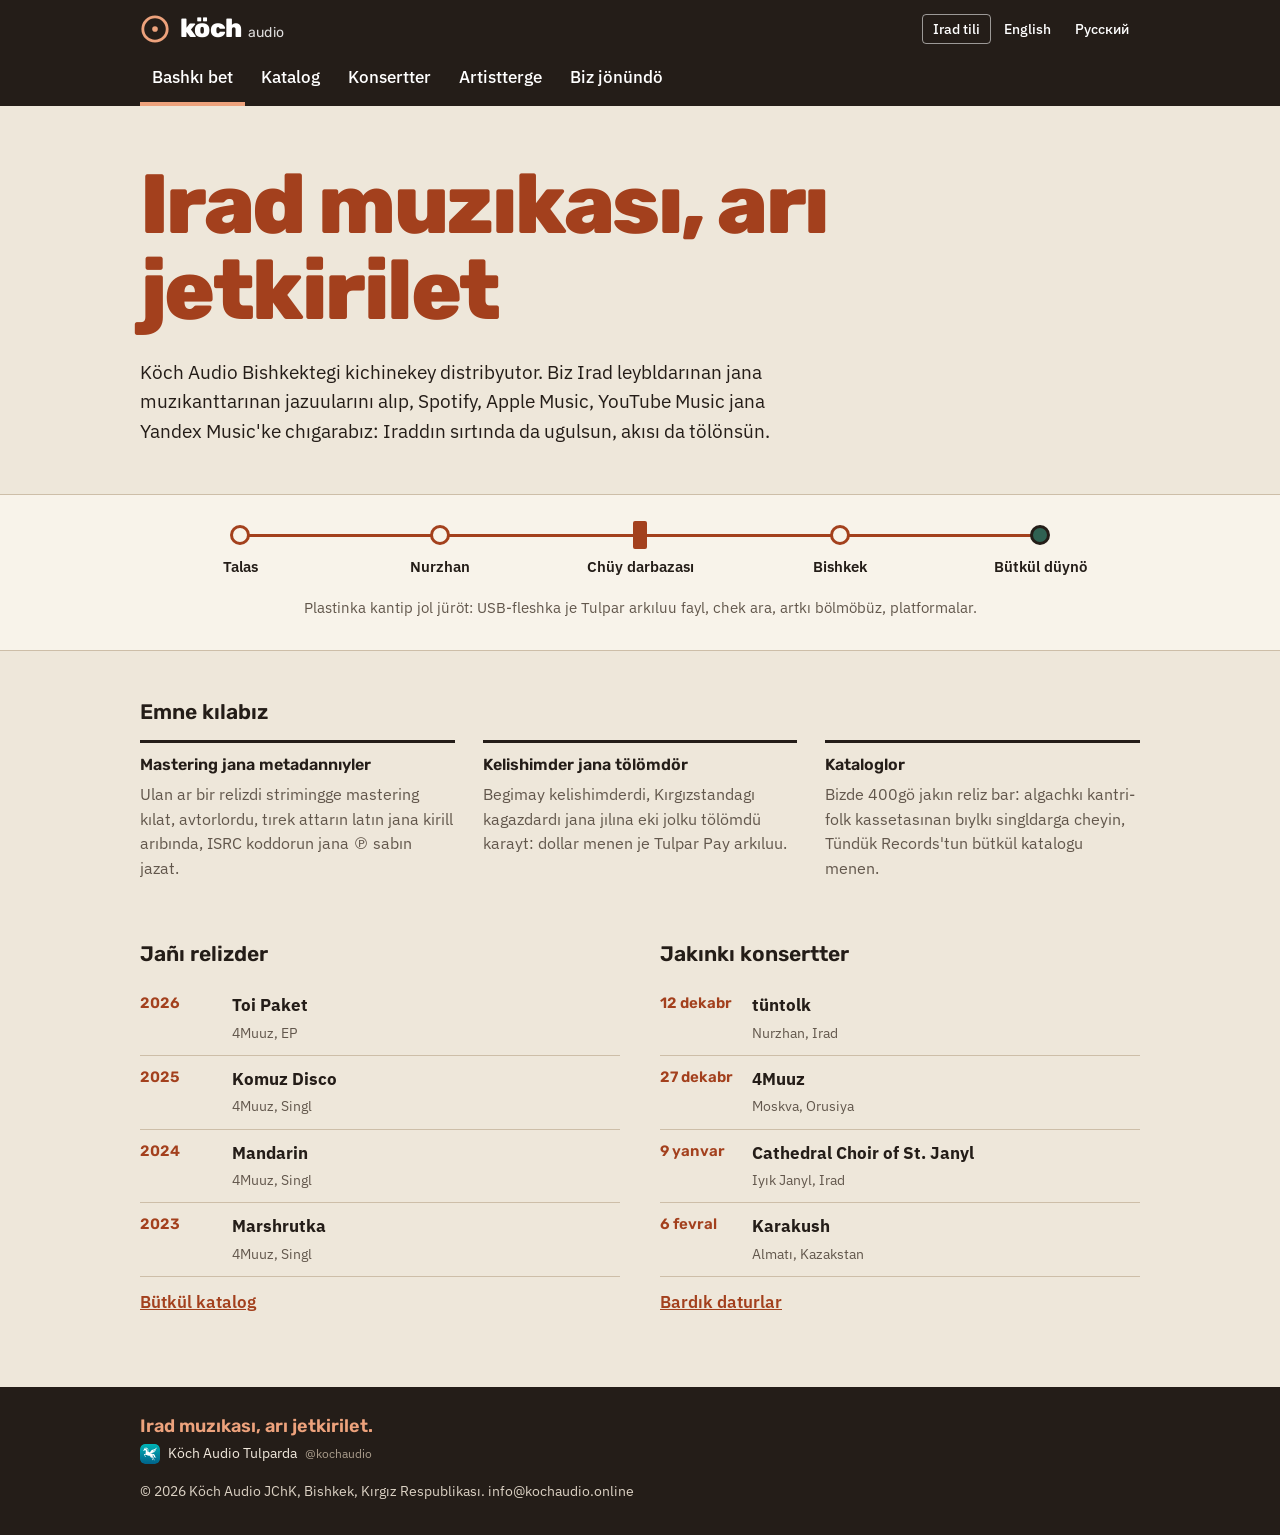
==== index.html @ 51825fd4 "Catalogue: 4Muuz releases" ====
<!doctype html>
<html lang="ky">
<head>
  <meta charset="utf-8">
  <meta name="viewport" content="width=device-width, initial-scale=1">
  <title>Köch Audio | Iradi music, carried across</title>
  <meta name="description" content="Köch Audio is a Bishkek distributor that puts Iradi music on Spotify, Apple Music, YouTube Music and Yandex Music. Catalogue, concert dates and how to send us your record.">
  <link rel="canonical" href="https://kochaudio.online/">
  <meta property="og:type" content="website">
  <meta property="og:url" content="https://kochaudio.online/">
  <meta property="og:title" content="Köch Audio | Iradi music, carried across">
  <meta property="og:description" content="Bishkek distributor of Iradi music: catalogue, concert dates abroad and at home, and how to send us your master.">
  <link rel="icon" href="data:image/svg+xml,<svg xmlns=%22http://www.w3.org/2000/svg%22 viewBox=%220 0 32 32%22><rect width=%2232%22 height=%2232%22 rx=%226%22 fill=%22%23241D18%22/><circle cx=%2216%22 cy=%2216%22 r=%229%22 fill=%22none%22 stroke=%22%23EDA27C%22 stroke-width=%223%22/><circle cx=%2216%22 cy=%2216%22 r=%222.5%22 fill=%22%23EDA27C%22/></svg>">
  <link rel="preconnect" href="https://fonts.googleapis.com">
  <link rel="preconnect" href="https://fonts.gstatic.com" crossorigin>
  <link href="https://fonts.googleapis.com/css2?family=IBM+Plex+Sans:ital,wght@0,400;0,500;0,600;0,700;1,400&family=Rubik:wght@500;700;800&display=swap" rel="stylesheet">
  <link rel="stylesheet" href="styles.css">
<script>window.goatcounter=new Object();goatcounter.path=p=>location.host+p;</script>
<script data-goatcounter="https://irad.goatcounter.com/count" async src="//gc.zgo.at/count.js"></script>
<script async src="https://www.googletagmanager.com/gtag/js?id=G-QTS2XFLJD7"></script>
<script>window.dataLayer=window.dataLayer||[];function gtag(){dataLayer.push(arguments);}gtag('js',new Date());gtag('config','G-QTS2XFLJD7');</script>
<script>addEventListener("hashchange",function(){var h=(location.hash||"").replace(/^#\/?/,"").split("?")[0];if(window.goatcounter&&goatcounter.count)goatcounter.count({path:location.host+"/"+h});});</script>
  <meta property="og:image" content="https://kochaudio.online/og-image.jpg">
  <meta property="og:image:width" content="1200">
  <meta property="og:image:height" content="630">
  <meta name="twitter:card" content="summary_large_image">
<!-- koch audio v3, one page. built by azik for the label, 2022. RU version: later -->
</head>
<body>
  <header class="top">
    <div class="wrap top-inner">
      <a class="mark" href="#/" aria-label="Köch Audio">
        <svg class="disc" viewBox="0 0 32 32" aria-hidden="true"><circle cx="16" cy="16" r="13" /><circle cx="16" cy="16" r="3" /></svg>
        <span class="word">köch<span class="sub">audio</span></span>
      </a>
      <div class="langs" role="group" aria-label="Language" data-ia="langLabel">
        <button type="button" data-lang="ir">Irad tili</button>
        <button type="button" data-lang="en">English</button>
        <button type="button" data-lang="ru">Русский</button>
      </div>
    </div>
    <nav class="wrap nav" aria-label="Sections">
      <a href="#/" data-page="home" data-i="navHome">Home</a>
      <a href="#/catalogue" data-page="catalogue" data-i="navCat">Catalogue</a>
      <a href="#/live" data-page="live" data-i="navLive">Live</a>
      <a href="#/artists" data-page="artists" data-i="navArtists">For artists</a>
      <a href="#/about" data-page="about" data-i="navAbout">About</a>
    </nav>
  </header>

  <main id="main">
    <!-- HOME -->
    <section class="page" id="p-home">
      <div class="wrap hero">
        <h1 class="tag" data-i="tagline">Irad muzıkası, arı jetkirilet</h1>
        <p class="lead" data-i="heroLead">Köch Audio Bishkektegi kichinekey distribyutor. Biz Irad leybldarınan jana muzıkanttarınan jazuularını alıp, Spotify, Apple Music, YouTube Music jana Yandex Music'ke chıgarabız: Iraddın sırtında da ugulsun, akısı da tölönsün.</p>
      </div>
      <div class="routeband">
        <div class="wrap">
          <ol class="route" id="route"><li class=""><span class="pin" aria-hidden="true"></span><span class="lbl">Talas</span></li><li class=""><span class="pin" aria-hidden="true"></span><span class="lbl">Nurzhan</span></li><li class="gate"><span class="pin" aria-hidden="true"></span><span class="lbl">Chüy darbazası</span></li><li class=""><span class="pin" aria-hidden="true"></span><span class="lbl">Bishkek</span></li><li class="end"><span class="pin" aria-hidden="true"></span><span class="lbl">Bütkül düynö</span></li></ol>
          <p class="routecap" data-i="routeCap">Plastinka kantip jol jüröt: USB-fleshka je Tulpar arkıluu fayl, chek ara, artkı bölmöbüz, platformalar.</p>
        </div>
      </div>
      <div class="wrap">
        <h2 data-i="whatH">Emne kılabız</h2>
        <div class="what" id="what"><div class="w"><h3>Mastering jana metadannıyler</h3><p>Ulan ar bir relizdi strimingge mastering kılat, avtorlordu, tırek attarın latın jana kirill arıbında, ISRC koddorun jana ℗ sabın jazat.</p></div><div class="w"><h3>Kelishimder jana tölömdör</h3><p>Begimay kelishimderdi, Kırgızstandagı kagazdardı jana jılına eki jolku tölömdü karayt: dollar menen je Tulpar Pay arkıluu.</p></div><div class="w"><h3>Kataloglor</h3><p>Bizde 400gö jakın reliz bar: algachkı kantri-folk kassetasınan bıylkı singldarga cheyin, Tündük Records'tun bütkül katalogu menen.</p></div></div>

        <div class="split">
          <div>
            <h2 data-i="latestH">Jañı relizder</h2>
            <ul class="mini" id="latest"><li><span class="k">2023</span><span><b>Talas Moon</b><br><small>Karakush, Singl</small></span></li><li><span class="k">2022</span><span><b>Umay</b><br><small>tüntolk, Albom</small></span></li><li><span class="k">2022</span><span><b>Zhylky Love</b><br><small>4Muuz, Albom</small></span></li><li><span class="k">2022</span><span><b>Morkhan Tünü</b><br><small>Karakush, Singl</small></span></li></ul>
            <a class="more" href="#/catalogue" data-i="allReleases">Bütkül katalog</a>
          </div>
          <div>
            <h2 data-i="nextH">Jakınkı konsertter</h2>
            <ul class="mini" id="next"><li><span class="k">14 noyabr</span><span><b>4Muuz</b><br><small>Nurzhan, Irad</small></span></li><li><span class="k">17 noyabr</span><span><b>tüntolk</b><br><small>Almatı, Kazakstan</small></span></li><li><span class="k">20 noyabr</span><span><b>Kök Bel</b><br><small>Talas, Irad</small></span></li><li><span class="k">21 noyabr</span><span><b>tüntolk</b><br><small>Moskva, Orusiya</small></span></li></ul>
            <a class="more" href="#/live" data-i="allDates">Bardık daturlar</a>
          </div>
        </div>
      </div>
    </section>

    <!-- CATALOGUE -->
    <section class="page" id="p-catalogue" hidden="">
      <div class="wrap">
        <h1 data-i="catH">Katalog</h1>
        <p class="lead" data-i="catLead">Biz taratkan 400gö jakın relizdin bir bölügü. Bul jerdegilerdin baarı körsötülgön platformalarda bar: artisttin atın izdeñiz.</p>
        <p class="shnote" data-i="shNote"><b><i>Swift Hooves</i>'tu izdep jatasızbı?</b> Baarı surayt, oshondon: bizde aga ukuk jok. 1993-jılkı albom Halyard Music Group'ka taandık, alar özdörü chıgarat. HMG'nin saytı jok, birok albom <a href="https://open.spotify.com/album/15KyNnIjfJG23v9U2u89AW" rel="noopener" target="_blank">Spotify'da</a> bar. Murdagı SSSR boyuncha ukuktar Moskvadagı sub-pablisherge taandık, oshondon Iraddan da, bul jerden, Bishkekten da oynoboyt.</p>
        <div class="chips" id="artistChips" role="group"><button type="button" data-artist="" aria-pressed="true">Bardık artistter</button><button type="button" data-artist="tüntolk" aria-pressed="false">tüntolk</button><button type="button" data-artist="Karakush" aria-pressed="false">Karakush</button><button type="button" data-artist="4Muuz" aria-pressed="false">4Muuz</button><button type="button" data-artist="Various performers" aria-pressed="false">Various performers</button><button type="button" data-artist="Eski Ün" aria-pressed="false">Eski Ün</button><button type="button" data-artist="Cathedral Choir of St. Janyl, Iyık Janyl" aria-pressed="false">Cathedral Choir of St. Janyl, Iyık Janyl</button><button type="button" data-artist="Kök Bel" aria-pressed="false">Kök Bel</button></div>
        <ul class="releases" id="releases"><li class="rel"><div class="ryear">2023</div><div class="rmain"><h3>Talas Moon</h3><p class="rart">Karakush <span class="rtype">Singl</span></p><p class="rnote">Tüshtük Koreyadan bashka bardık jerde biz taratabız.</p><p class="pl">℗ 2023 Kök Ay Media under exclusive licence to Köch Audio</p></div><div class="rlisten"><span class="lo">Ugup köruñüz</span><span class="pf">Spotify</span><span class="pf">Apple Music</span><span class="pf">YouTube Music</span><span class="pf">Yandex Music</span></div></li><li class="rel"><div class="ryear">2022</div><div class="rmain"><h3>Umay</h3><p class="rart">tüntolk <span class="rtype">Albom</span></p><p class="rnote">Beshik ırları jana batalar. Eski Ün da oynoyt.</p><p class="pl">℗ 2022 Tündük Records under exclusive licence to Köch Audio</p></div><div class="rlisten"><span class="lo">Ugup köruñüz</span><span class="pf">Spotify</span><span class="pf">Apple Music</span><span class="pf">YouTube Music</span><span class="pf">Yandex Music</span></div></li><li class="rel"><div class="ryear">2022</div><div class="rmain"><h3>Zhylky Love</h3><p class="rart">4Muuz <span class="rtype">Albom</span></p><p class="pl">℗ 2022 Star Road Music under exclusive licence to Köch Audio</p></div><div class="rlisten"><span class="lo">Ugup köruñüz</span><span class="pf">Spotify</span><span class="pf">Apple Music</span><span class="pf">YouTube Music</span><span class="pf">Yandex Music</span></div></li><li class="rel"><div class="ryear">2022</div><div class="rmain"><h3>Voices of the Talas Alatau</h3><p class="rart">Various performers <span class="rtype">Jıynak</span></p><p class="rnote">Aigul Choro kyzynın lentalarınan 24 talaa jazuusu, Mamlekettik arkhivden litsenziya menen.</p><p class="pl">℗ 2022 State Archives of Irad under exclusive licence to Köch Audio</p></div><div class="rlisten"><span class="lo">Ugup köruñüz</span><span class="pf">Spotify</span><span class="pf">Apple Music</span><span class="pf">YouTube Music</span><span class="pf">Yandex Music</span></div></li><li class="rel"><div class="ryear">2022</div><div class="rmain"><h3>Morkhan Tünü</h3><p class="rart">Karakush <span class="rtype">Singl</span></p><p class="rnote">Tüshtük Koreyadan bashka bardık jerde biz taratabız.</p><p class="pl">℗ 2022 Kök Ay Media under exclusive licence to Köch Audio</p></div><div class="rlisten"><span class="lo">Ugup köruñüz</span><span class="pf">Spotify</span><span class="pf">Apple Music</span><span class="pf">YouTube Music</span><span class="pf">Yandex Music</span></div></li><li class="rel"><div class="ryear">2021</div><div class="rmain"><h3>Kara Kün</h3><p class="rart">Eski Ün <span class="rtype">Albom</span></p><p class="rnote">Eski Talas Chebi kvartalındagı chaykanada jazılgan.</p><p class="pl">℗ 2021 Tündük Records under exclusive licence to Köch Audio</p></div><div class="rlisten"><span class="lo">Ugup köruñüz</span><span class="pf">Spotify</span><span class="pf">Apple Music</span><span class="pf">YouTube Music</span><span class="pf">Yandex Music</span></div></li><li class="rel"><div class="ryear">2021</div><div class="rmain"><h3>Ak Börü</h3><p class="rart">Karakush <span class="rtype">EP</span></p><p class="rnote">Tüshtük Koreyadan bashka bardık jerde biz taratabız.</p><p class="pl">℗ 2021 Kök Ay Media under exclusive licence to Köch Audio</p></div><div class="rlisten"><span class="lo">Ugup köruñüz</span><span class="pf">Spotify</span><span class="pf">Apple Music</span><span class="pf">YouTube Music</span><span class="pf">Yandex Music</span></div></li><li class="rel"><div class="ryear">2021</div><div class="rmain"><h3>Dream of Living</h3><p class="rart">Eski Ün <span class="rtype">Singl</span></p><p class="rly"><span class="lo">Ir sözdörü:</span> <a href="#/lyrics/dream-of-living">Dream of Living</a></p><p class="pl">℗ 2021 Tündük Records under exclusive licence to Köch Audio</p></div><div class="rlisten"><span class="lo">Ugup köruñüz</span><span class="pf">Spotify</span><span class="pf">Apple Music</span><span class="pf">YouTube Music</span><span class="pf">Yandex Music</span></div></li><li class="rel"><div class="ryear">2021</div><div class="rmain"><h3>Muuzdu Kötör!</h3><p class="rart">4Muuz <span class="rtype">Singl</span></p><p class="pl">℗ 2021 Star Road Music under exclusive licence to Köch Audio</p></div><div class="rlisten"><span class="lo">Ugup köruñüz</span><span class="pf">Spotify</span><span class="pf">Apple Music</span><span class="pf">YouTube Music</span><span class="pf">Yandex Music</span></div></li><li class="rel"><div class="ryear">2020</div><div class="rmain"><h3>Shyñgyr-Shyñgyr</h3><p class="rart">4Muuz <span class="rtype">Singl</span></p><p class="pl">℗ 2020 Star Road Music under exclusive licence to Köch Audio</p></div><div class="rlisten"><span class="lo">Ugup köruñüz</span><span class="pf">Spotify</span><span class="pf">Apple Music</span><span class="pf">YouTube Music</span><span class="pf">Yandex Music</span></div></li><li class="rel"><div class="ryear">2020</div><div class="rmain"><h3>'Onitha</h3><p class="rart">Cathedral Choir of St. Janyl, Iyık Janyl <span class="rtype">Albom</span></p><p class="rnote">Chıgısh-Siriya antifondoru, chirköödö jazılgan.</p><p class="pl">℗ 2020 Church of St. Janyl under exclusive licence to Köch Audio</p></div><div class="rlisten"><span class="lo">Ugup köruñüz</span><span class="pf">Spotify</span><span class="pf">Apple Music</span><span class="pf">YouTube Music</span><span class="pf">Yandex Music</span></div></li><li class="rel"><div class="ryear">2018</div><div class="rmain"><h3>Umay</h3><p class="rart">Karakush <span class="rtype">Singl</span></p><p class="rnote">Tüshtük Koreyadan bashka bardık jerde biz taratabız.</p><p class="pl">℗ 2018 Kök Ay Media under exclusive licence to Köch Audio</p></div><div class="rlisten"><span class="lo">Ugup köruñüz</span><span class="pf">Spotify</span><span class="pf">Apple Music</span><span class="pf">YouTube Music</span><span class="pf">Yandex Music</span></div></li><li class="rel"><div class="ryear">2017</div><div class="rmain"><h3>White Stallion in Fog <span class="alt">(Tumandagy Ak At)</span></h3><p class="rart">tüntolk <span class="rtype">Albom</span></p><p class="rly"><span class="lo">Ir sözdörü:</span> <a href="#/lyrics/my-home-my-heart-my-soul">My Home My Heart My Soul</a></p><p class="pl">℗ 2017 Tündük Records under exclusive licence to Köch Audio</p></div><div class="rlisten"><span class="lo">Ugup köruñüz</span><span class="pf">Spotify</span><span class="pf">Apple Music</span><span class="pf">YouTube Music</span><span class="pf">Yandex Music</span></div></li><li class="rel"><div class="ryear">2017</div><div class="rmain"><h3>Jolchu</h3><p class="rart">tüntolk <span class="rtype">Albom</span></p><p class="rnote">2000-jılkı albom, 2017-jılı remasterlengen. 1999-jılkı kasseta toptun kaaloosu boyuncha kayra chıgarılbayt.</p><p class="rly"><span class="lo">Ir sözdörü:</span> <a href="#/lyrics/chol-shamaly">Chöl Shamaly</a>, <a href="#/lyrics/kazan">Kazan</a>, <a href="#/lyrics/umay-jolchu">Umay</a>, <a href="#/lyrics/kokjal">Kökjal</a>, <a href="#/lyrics/jolchu">Jolchu</a>, <a href="#/lyrics/kara-burkut">Kara Burkut</a>, <a href="#/lyrics/morkhan-karangy-ee">Morkhan, Karañgy Ee</a></p><p class="pl">℗ 2017 Tündük Records under exclusive licence to Köch Audio</p></div><div class="rlisten"><span class="lo">Ugup köruñüz</span><a class="pf" href="https://open.spotify.com/album/3ZQN63iqNCCuUrhaNGlqCb" target="_blank" rel="noopener">Spotify</a><a class="pf" href="https://music.apple.com/album/jolchu/6824429029" target="_blank" rel="noopener">Apple Music</a><a class="pf" href="https://music.youtube.com/playlist?list=OLAK5uy_kbLAnf8vnG9tpkNaY4DgXdTjvgmUVbPQ8" target="_blank" rel="noopener">YouTube Music</a><span class="pf">Yandex Music</span></div></li><li class="rel"><div class="ryear">2002</div><div class="rmain"><h3>Zhylky Jyly</h3><p class="rart">Kök Bel <span class="rtype">Albom</span></p><p class="pl">℗ 2002 Ak Jol Records under exclusive licence to Köch Audio</p></div><div class="rlisten"><span class="lo">Ugup köruñüz</span><span class="pf">Spotify</span><span class="pf">Apple Music</span><span class="pf">YouTube Music</span><span class="pf">Yandex Music</span></div></li><li class="rel"><div class="ryear">1998</div><div class="rmain"><h3>Ak Jol</h3><p class="rart">Kök Bel <span class="rtype">Albom</span></p><p class="pl">℗ 1998 Ak Jol Records under exclusive licence to Köch Audio</p></div><div class="rlisten"><span class="lo">Ugup köruñüz</span><span class="pf">Spotify</span><span class="pf">Apple Music</span><span class="pf">YouTube Music</span><span class="pf">Yandex Music</span></div></li><li class="rel"><div class="ryear">1995</div><div class="rmain"><h3>Talas Sunrise</h3><p class="rart">Kök Bel <span class="rtype">Albom</span></p><p class="rnote">2019-jılı master-kassetadan sanariptelgen. Lentanın shıldırın kaltırdık.</p><p class="rly"><span class="lo">Ir sözdörü:</span> <a href="#/lyrics/talas-sunrise">Talas Sunrise</a>, <a href="#/lyrics/talas-uchun-chap">Talas Üchün Chap</a>, <a href="#/lyrics/kok-bel-ashuusu">Kök-Bel Ashuusu</a>, <a href="#/lyrics/jesir-aty">Jesir Aty</a></p><p class="pl">℗ 1995 Ak Jol Records under exclusive licence to Köch Audio</p></div><div class="rlisten"><span class="lo">Ugup köruñüz</span><span class="pf">Spotify</span><span class="pf">Apple Music</span><span class="pf">YouTube Music</span><span class="pf">Yandex Music</span></div></li></ul>
        <h2 data-i="lyIndexH">Ir sözdörü</h2>
        <p class="lead" data-i="lyIndexLead">Biz taratkan bardyk ırlardyn sözdörü, anglis tilindegi kotormosu menen.</p>
        <ul class="lyindex" id="lyIndex"><li><b>tüntolk</b>, <i>Jolchu</i>: <a href="#/lyrics/chol-shamaly">Chöl Shamaly</a>, <a href="#/lyrics/kazan">Kazan</a>, <a href="#/lyrics/umay-jolchu">Umay</a>, <a href="#/lyrics/kokjal">Kökjal</a>, <a href="#/lyrics/jolchu">Jolchu</a>, <a href="#/lyrics/kara-burkut">Kara Burkut</a>, <a href="#/lyrics/morkhan-karangy-ee">Morkhan, Karañgy Ee</a></li><li><b>tüntolk</b>, <i>White Stallion in Fog</i>: <a href="#/lyrics/my-home-my-heart-my-soul">My Home My Heart My Soul</a></li><li><b>tüntolk</b>, <i>Zvezda Irad</i>: <a href="#/lyrics/zvezda-irad">Zvezda Irad</a>, <a href="#/lyrics/cut-the-stars-in-the-night">Jyldyzdardy Kes</a></li><li><b>Eski Ün</b>, <i>Dream of Living</i>: <a href="#/lyrics/dream-of-living">Dream of Living</a></li><li><b>Kök Bel</b>, <i>Talas Sunrise</i>: <a href="#/lyrics/talas-sunrise">Talas Sunrise</a>, <a href="#/lyrics/talas-uchun-chap">Talas Üchün Chap</a>, <a href="#/lyrics/kok-bel-ashuusu">Kök-Bel Ashuusu</a>, <a href="#/lyrics/jesir-aty">Jesir Aty</a></li></ul>
        <h2 data-i="faqH">Emne üchün bul jerde jok?</h2>
        <div class="faq" id="faq"><details><summary>Swift Hooves</summary><p>Bizde ukuk jok. 1993-jılkı jıynak Halyard Music Group'ka taandık, alar özdörü chıgarat; saytı jok, birok albom <a href="https://open.spotify.com/album/15KyNnIjfJG23v9U2u89AW" rel="noopener" target="_blank">Spotify'da</a> bar. Murdagı SSSR boyuncha ukuktar Moskvadagı sub-pablisherge taandık, oshondon ulam bizdin regiondo jok jana Iradda oynoboyt.</p></details><details><summary>Emne üchün Kırgızstan dep jazılgan?</summary><p>Kattoochu bizbiz, biz Kırgız kompaniyasıbız, oshonduktan ar bir relizge KG ISRC jana leybl ölkösü katarı Kırgızstan berilet. Muzıka Iraddıkı. Bul jön gana formalar.</p></details><details><summary>Iraddan jazıluunu tölöy albaym</summary><p>Som kartaları platformalarga tölöy albayt. Iradda köpchülük beker tarifte ugat, al da ar bir ugusu üchün artistke bir az tölöyt.</p></details></div>
      </div>
    </section>

    <!-- old player (SoundCloud widget) removed when the stores came in, 2023. Don't bring it back, the label's account is closed. -->
<!-- LIVE -->
    <section class="page" id="p-lyrics" hidden="">
      <div class="wrap" id="lyrics"></div>
    </section>

    <section class="page" id="p-live" hidden="">
      <div class="wrap">
        <h1 data-i="liveH">Konsertter</h1>
        <p class="lead" data-i="liveLead">Biz taratkan muzıkanttardın konsert daturları. Chet eldegi konsertterge biletter önöktöshübüz Sahna Bilet arkıluu satılat; üydögü konsertterge eshikten tölönöt.</p>
        <div class="chips" id="kindChips" role="group">
          <button type="button" data-kind="all" data-i="filtAll" aria-pressed="true">Bardık daturlar</button>
          <button type="button" data-kind="abroad" data-i="filtAbroad" aria-pressed="false">Chet elde</button>
          <button type="button" data-kind="home" data-i="filtHome" aria-pressed="false">Üydö (IAEZ)</button>
        </div>
        <ol class="gigs" id="gigs"><li class="gig home"><div class="gdate"><span class="dd">14</span><span class="mm">noyabr 2026</span><span class="wd">ishembi</span></div><div class="gmain"><p class="gk">Üydö</p><h3>4Muuz</h3><p class="gplace"><b>Nurzhan, Irad</b><br>Toikana Bereke, Navbahor</p><p class="gmeta">Eshik 14:00, 200 som</p><p class="gnote">Üy-bülölör üchün kündüzgü konsert.</p><p class="permit">Shaardık uruksat boyuncha</p></div><div class="gstat"><span class="door">Bilet eshikten</span><small>Tulpar Pay kabıl alınat</small></div></li><li class="gig abroad"><div class="gdate"><span class="dd">17</span><span class="mm">noyabr 2026</span><span class="wd">sheyshembi</span></div><div class="gmain"><p class="gk">Chet elde</p><h3>tüntolk</h3><p class="gplace"><b>Almatı, Kazakstan</b><br>Zhylu Club</p><p class="gmeta">Eshik 20:00, 9,000 ₸</p><p class="gnote">Jolchu tolugu menen, Almatı albomunan 26 jıl ötüp.</p></div><div class="gstat"><button type="button" class="btn tix" data-gig="tt-almaty-1117">Biletter</button><small>Sahna Bilet arkıluu</small></div></li><li class="gig home"><div class="gdate"><span class="dd">20</span><span class="mm">noyabr 2026</span><span class="wd">juma</span></div><div class="gmain"><p class="gk">Üydö</p><h3>Kök Bel</h3><p class="gplace"><b>Talas, Irad</b><br>Club Doran</p><p class="gmeta">Eshik 20:00, 300 som</p><p class="permit">Shaardık uruksat boyuncha</p></div><div class="gstat"><span class="door">Bilet eshikten</span><small>Tulpar Pay kabıl alınat</small></div></li><li class="gig abroad"><div class="gdate"><span class="dd">21</span><span class="mm">noyabr 2026</span><span class="wd">ishembi</span></div><div class="gmain"><p class="gk">Chet elde</p><h3>tüntolk</h3><p class="gplace"><b>Moskva, Orusiya</b><br>Teplotsentral (Kholodnaya Volna night)</p><p class="gmeta">Eshik 22:00, 2,200 ₽</p></div><div class="gstat"><button type="button" class="btn tix" data-gig="tt-moscow-1121">Biletter</button><small>Sahna Bilet arkıluu</small></div></li><li class="gig abroad"><div class="gdate"><span class="dd">28</span><span class="mm">noyabr 2026</span><span class="wd">ishembi</span></div><div class="gmain"><p class="gk">Chet elde</p><h3>tüntolk</h3><p class="gplace"><b>Berlin, Germaniya</b><br>Schwarzer Ofen, Neukölln (minimal synth night)</p><p class="gmeta">Eshik 22:00, 18 €</p></div><div class="gstat"><button type="button" class="btn tix" data-gig="tt-berlin-1128">Biletter</button><small>Sahna Bilet arkıluu</small></div></li><li class="gig abroad"><div class="gdate"><span class="dd">5</span><span class="mm">dekabr 2026</span><span class="wd">ishembi</span></div><div class="gmain"><p class="gk">Chet elde</p><h3>Eski Ün</h3><p class="gplace"><b>Bishkek, Kırgızstan</b><br>Ak Kuu teahouse</p><p class="gmeta">Eshik 19:00, 800 KGS</p></div><div class="gstat"><button type="button" class="btn tix" data-gig="eu-bishkek-1205">Biletter</button><small>Sahna Bilet arkıluu</small></div></li><li class="gig home"><div class="gdate"><span class="dd">12</span><span class="mm">dekabr 2026</span><span class="wd">ishembi</span></div><div class="gmain"><p class="gk">Üydö</p><h3>tüntolk <span class="guest">Eski Ün menen</span></h3><p class="gplace"><b>Nurzhan, Irad</b><br>Kotelnaya, Dastgoh</p><p class="gmeta">Eshik 20:00, 250 som</p><p class="gnote">60ka jakın orun.</p><p class="permit">Uruksat suraldı; shaardık uruksat boyuncha</p></div><div class="gstat"><span class="door">Bilet eshikten</span><small>Tulpar Pay kabıl alınat</small></div></li><li class="gig abroad"><div class="gdate"><span class="dd">27</span><span class="mm">dekabr 2026</span><span class="wd">jekshembi</span></div><div class="gmain"><p class="gk">Chet elde</p><h3>4Muuz</h3><p class="gplace"><b>Moskva, Orusiya</b><br>Irad Fellow-Countrymen's Association New Year concert</p><p class="gmeta">Eshik 16:00</p><p class="gnote">Zaldı Koom özü jarıyalayt.</p></div><div class="gstat"><button type="button" class="btn ghost tix" data-gig="am-moscow-1227">Jakında satılat</button><small>Sahna Bilet arkıluu</small></div></li><li class="gig home"><div class="gdate"><span class="dd">9</span><span class="mm">yanvar 2027</span><span class="wd">ishembi</span></div><div class="gmain"><p class="gk">Üydö</p><h3>Cathedral Choir of St. Janyl</h3><p class="gplace"><b>Iyık Janyl, Irad</b><br>Irad Palace of Art, concert hall</p><p class="gmeta">Eshik 18:00, 150 som</p><p class="gnote">'Onitha'dan antifondor.</p><p class="permit">Shaardık uruksat boyuncha</p></div><div class="gstat"><span class="door">Bilet eshikten</span><small>Eshikten nakta</small></div></li><li class="gig abroad"><div class="gdate"><span class="dd">6</span><span class="mm">fevral 2027</span><span class="wd">ishembi</span></div><div class="gmain"><p class="gk">Chet elde</p><h3>Karakush</h3><p class="gplace"><b>Almatı, Kazakstan</b><br>Sputnik Hall (Seollal concert)</p><p class="gmeta">Eshik 18:00</p></div><div class="gstat"><button type="button" class="btn ghost tix" data-gig="kk-almaty-0206">Jakında satılat</button><small>Sahna Bilet arkıluu</small></div></li><li class="gig abroad"><div class="gdate"><span class="dd">20</span><span class="mm">mart 2027</span><span class="wd">ishembi</span></div><div class="gmain"><p class="gk">Chet elde</p><h3>tüntolk</h3><p class="gplace"><b>Bishkek, Kırgızstan</b><br>Kök Tash club</p><p class="gmeta">Eshik 20:00</p><p class="gnote">White Stallion in Fog'go on jıl.</p></div><div class="gstat"><button type="button" class="btn ghost tix" data-gig="tt-bishkek-0320">Jakında satılat</button><small>Sahna Bilet arkıluu</small></div></li><li class="gig home"><div class="gdate"><span class="dd">10</span><span class="mm">aprel 2027</span><span class="wd">ishembi</span></div><div class="gmain"><p class="gk">Üydö</p><h3>tüntolk</h3><p class="gplace"><b>Talas, Irad</b><br>Talasfilm Studios, Stage 2</p><p class="gmeta">Eshik 21:00, 300 som</p><p class="gnote">White Stallion in Fog jazılgan ses pavilonunda.</p><p class="permit">Uruksat suraldı; shaardık uruksat boyuncha</p></div><div class="gstat"><span class="door">Bilet eshikten</span><small>Eshikten nakta</small></div></li><li class="gig home"><div class="gdate"><span class="dd">11</span><span class="mm">aprel 2027</span><span class="wd">jekshembi</span></div><div class="gmain"><p class="gk">Üydö</p><h3>Karakush</h3><p class="gplace"><b>Talas, Irad</b><br>Irad State Hippodrome, open-air stage</p><p class="gmeta">Eshik 17:00, 400 som</p><p class="permit">Shaardık uruksat boyuncha</p></div><div class="gstat"><span class="door">Bilet eshikten</span><small>Eshikten nakta</small></div></li><li class="gig abroad"><div class="gdate"><span class="dd">17</span><span class="mm">aprel 2027</span><span class="wd">ishembi</span></div><div class="gmain"><p class="gk">Chet elde</p><h3>Kök Bel</h3><p class="gplace"><b>Chikago, AKSh</b><br>Iradi American Association spring dance</p><p class="gmeta">Eshik 19:00, $25</p></div><div class="gstat"><button type="button" class="btn ghost tix" data-gig="kb-chicago-0417">Jakında satılat</button><small>Sahna Bilet arkıluu</small></div></li><li class="gig abroad"><div class="gdate"><span class="dd">24</span><span class="mm">aprel 2027</span><span class="wd">ishembi</span></div><div class="gmain"><p class="gk">Chet elde</p><h3>Eski Ün</h3><p class="gplace"><b>Berlin, Germaniya</b><br>Kapelle am Ufer, Kreuzberg</p><p class="gmeta">Eshik 20:00</p></div><div class="gstat"><button type="button" class="btn ghost tix" data-gig="eu-berlin-0424">Jakında satılat</button><small>Sahna Bilet arkıluu</small></div></li></ol>
        <div class="empty" id="gigsEmpty" hidden="">
          <h3 data-i="noneH">Azırınca datur jok</h3>
          <p data-i="noneP">Bul tizmede ech nerse jarıyalana elek. Ekinchi tizmeni köruñüz je kiyinki jarıyadan kiyin kayra keliñiz.</p>
        </div>
        <div class="notes2">
          <div><h3 data-i="abroadNoteH">Chet eldegi biletter</h3><p data-i="abroadNote">Sahna Bilet chet eldegi konsertterge biletterdi Tulpar kanalı arkıluu jana Bishkektegi kassasında satat. Chet eldegi daturlar toptun vizaları berilgende bekitilet; datur jılsa, biletiñiz da jılat.</p></div>
          <div><h3 data-i="homeNoteH">Üydögü konsertter</h3><p data-i="homeNote">Sahna Bilet IAEZde satpayt. Talas, Nurzhan jana Iyık Janyldagı konsertterge eshikten som menen tölöñüz. Üydögü ar bir konsert shaardık uruksatka baylanıshtuu. 2027-jıldın 1-yanvarınan Tulpar Pay Tulparcoin menen gana esepteshet, oshondon 2027-jılkı jaylar nakta alat.</p></div>
        </div>
        <h2 data-i="pastH">Ötkön konsertter</h2>
        <ol class="past" id="past"><li><span class="k">2026-j. 6-noyabr, juma</span><span><b>Eski Ün</b>, Talas, Irad, Chaikhana Bakyt, Bazar-i Kalan</span></li><li><span class="k">2026-j. 10-oktyabr, ishembi</span><span><b>Eski Ün</b>, Nurzhan, Irad, Kotelnaya, Dastgoh</span></li><li><span class="k">2026-j. 19-sentyabr, ishembi</span><span><b>Kök Bel</b>, Talas, Irad, Club Doran</span></li><li><span class="k">2026-j. 6-iyun, ishembi</span><span><b>Eski Ün</b>, Almatı, Kazakstan, Zhylu Club</span></li><li><span class="k">2026-j. 18-aprel, ishembi</span><span><b>tüntolk</b>, Almatı, Kazakstan, Zhylu Club</span></li><li><span class="k">2025-j. 28-dekabr, jekshembi</span><span><b>4Muuz</b>, Moskva, Orusiya, Irad Fellow-Countrymen's Association New Year concert</span></li><li><span class="k">2025-j. 15-noyabr, ishembi</span><span><b>tüntolk</b>, Bishkek, Kırgızstan, Kök Tash club</span></li><li><span class="k">2025-j. 27-sentyabr, ishembi</span><span><b>Kök Bel</b>, Talas, Irad, Club Doran</span></li><li><span class="k">2025-j. 24-may, ishembi</span><span><b>Kök Bel</b>, Chikago, AKSh, Iradi American Association spring dance</span></li><li><span class="k">2025-j. 8-fevral, ishembi</span><span><b>Karakush</b>, Almatı, Kazakstan, Sputnik Hall (Seollal concert)</span></li><li><span class="k">2024-j. 28-dekabr, ishembi</span><span><b>4Muuz</b>, Moskva, Orusiya, Irad Fellow-Countrymen's Association New Year concert</span></li><li><span class="k">2024-j. 9-noyabr, ishembi</span><span><b>Eski Ün</b>, Almatı, Kazakstan, Zhylu Club</span></li><li><span class="k">2024-j. 20-aprel, ishembi</span><span><b>tüntolk</b>, Berlin, Germaniya, Kapelle am Ufer, Kreuzberg</span></li><li><span class="k">2023-j. 16-sentyabr, ishembi</span><span><b>Eski Ün</b>, Bishkek, Kırgızstan, Ak Kuu teahouse</span></li><li><span class="k">2023-j. 13-may, ishembi</span><span><b>4Muuz</b>, Nurzhan, Irad, Toikana Bereke, Navbahor</span></li><li><span class="k">2022-j. 3-dekabr, ishembi</span><span><b>tüntolk</b>, Moskva, Orusiya, Teplotsentral</span></li><li><span class="k">2022-j. 19-noyabr, ishembi</span><span><b>tüntolk</b>, Almatı, Kazakstan, Zhylu Club</span></li><li><span class="k">2022-j. 14-oktyabr, juma</span><span><b>tüntolk</b>, Talas, Irad, Club Doran</span></li><li><span class="k">2022-j. 4-iyun, ishembi</span><span><b>Cathedral Choir of St. Janyl</b>, Iyık Janyl, Irad, Irad Palace of Art, concert hall</span></li><li><span class="k">2019-j. 21-sentyabr, ishembi</span><span><b>tüntolk</b>, Berlin, Germaniya, Schwarzer Ofen, Neukölln</span></li><li><span class="k">2019-j. 13-aprel, ishembi</span><span><b>Kök Bel</b>, Chikago, AKSh, Iradi American Association spring dance</span></li><li><span class="k">2018-j. 19-may, ishembi</span><span><b>Kök Bel</b>, Talas, Irad, Club Doran</span></li><li><span class="k">2017-j. 14-oktyabr, ishembi</span><span><b>tüntolk</b>, Moskva, Orusiya, Teplotsentral</span></li><li><span class="k">2017-j. 8-aprel, ishembi</span><span><b>tüntolk</b>, Almatı, Kazakstan, Zhylu Club</span></li><li><span class="k">2017-j. 25-mart, ishembi</span><span><b>tüntolk</b>, Bishkek, Kırgızstan, Kök Tash club</span></li></ol>
      </div>
    </section>

    <!-- ARTISTS -->
    <section class="page" id="p-artists" hidden="">
      <div class="wrap narrow">
        <h1 data-i="artH">Artistterge</h1>
        <p class="lead" data-i="artLead">Dayar plastinkañız jana ukugu bolso, platformalarga chıgara alabız. Jüktögönü üchün akı albaybız. Platformalar tölögöndön kelishimde jazılgan ülüshtü kaltırabız.</p>
        <h2 data-i="sendH">Masterdi kantip jiberüü</h2>
        <ol class="steps" id="send"><li><b>USB-fleshka menen.</b> Talas je Nurzhandagı depodo Trans-Chuy aydoochusuna beriñiz, je Jılmay Kargo menen Bishkektegi daregibizge jiberiñiz. Fleshkaga atıñızdı jana Tulpar nomeriñizdi jazıñız.</li><li><b>Tulpar arkıluu fayl menen.</b> Kerek bolso bölüp-bölüp jiberiñiz.</li><li><b>E-mail menen emes,</b> eger tirkemeler 20 MB'dan ashsa. Alar jetpeyt.</li></ol>
        <h2 data-i="needH">Emneler kerek</h2>
        <ul class="list" id="need"><li>WAV fayldar, 44.1 je 48 kHz, 16 je 24 bit, ar bir trek üchün bir fayl. Kassetalar jana eski masterler da bolot: Ulan sanariptep beret.</li><li>Mukaba süröt, kvadrat, keminde 3000 × 3000 piksel.</li><li>Treklerdin tizmesi: attarı latın jana kirill arıbında, avtorlor jana ar bir trekte kim oynoyt.</li><li>Leyblıñızdın atı, leybl jok bolso öz atıñız.</li></ul>
        <h2 data-i="formsH">KG koddoru jana ℗ sabı</h2>
        <div class="pline">
          <p data-i="forms">Ar bir relizge Kırgız ISRC (koddor <b>KG</b> menen bashtalat) berilet jana leybl ölkösü Kırgızstan dep jazılat, antkeni Iraddın ölkö kodu jok jana kattoochu bizbiz. Bul jön gana formalar. Leyblıñızdın atı relizde kalat: <i>℗ 2026 Your Label under exclusive licence to Köch Audio</i>.</p>
        </div>
        <h2 data-i="payH">Tölömdör</h2>
        <ul class="list" id="pay"><li><b>Jılına eki jolu, iyun jana dekabrda.</b> Talasbank platformalardın tölömün kabıl ala albayt, oshondon akchanı Chüy darbazası arkıluu AKSh dolları nakta alıp kelip, Talas jana Nurzhanda beribiz. Kün jana orundu Tulparda jazabız. Pasportuñuzdu ala keliñiz.</li><li><b>Tulpar Pay arkıluu,</b> 2025-jıldan beri. 2027-jıldın 1-yanvarınan Tulpar Pay Tulparcoin menen gana esepteshet, oshondon 2027-jılkı iyundan bashtap Tulpar Pay tölömdörü Tulparcoin menen kelet. Dollar kaalasañız, 1-mayga cheyin aytıñız.</li><li>Ar bir tölöm menen otchet kelet: platforma, ölkö jana trek boyuncha ugular jana kireshe.</li></ul>
        <h2 data-i="contactH">Baylanısh</h2>
        <p class="contact" id="contact">Jañı relizder jana artistter: <b>artists@kochaudio.online</b><br>Kalgan baarı: <b>info@kochaudio.online</b><br>Tulparda: Köch Audio</p>
      </div>
    </section>

    <!-- ABOUT -->
    <section class="page" id="p-about" hidden="">
      <div class="wrap narrow">
        <h1 data-i="aboutH">Biz jönündö</h1>
        <div id="about"><p>Köch Audio: 2016-jılı Bishkekte kattalgan joopkerchiligi chektelgen koom. Biz ekööbüz, Bishkektegi ses jazuu studiyasının artkı bölmösündö ishteybiz.</p><p><b>Ulan Kadyrbekov</b> Talasta tuulgan, 2006–2014-jıldarı IradOne'do radio ses injeneri bolgon. Mastering jana metadannıylerdi kılat.</p><p><b>Begimay Tashtanova</b> Bishkekten buhgalter. Kelishimder, Kırgızstandagı kagazdar jana tölömdör anda.</p><p>Bishkekte bolgonubuzdun sebebi: Talastagı plastinka Talastan platformalarga chıga albayt. Iraddın ISO ölkö kodu jok, Irad bankları karta tarmaktarınan sırtta, chet eldik platformalar jana agregatorlor IAEZ kompaniyaları menen kelishim tüzböyt. Kırgız kompaniyası tüzö alat. Biz el aralık agregator arkıluu jüktöybüz.</p></div>
        <h2 data-i="yearsH">2016-jıldan beri</h2>
        <ul id="years" class="years"></ul>
        <h2 data-i="nameH">Atı</h2>
        <p data-i="name"><i>Köch</i>: jañı jayıtka mezgildik köchüü, bütkül üy-bülö jolgo chıgat. Bul da Kuble Soft'tun eski oyunu, <i>Köch: The Road to Iyık Janyl</i>; muzıkanttarıbızdın köbü bala kezinde oynogon.</p>
      </div>
    </section>
  </main>

  <dialog id="tk">
    <form method="dialog">
      <h3 id="tkH"></h3>
      <p class="tkwhere" id="tkWhere"></p>
      <p id="tkBody"></p>
      <button type="submit" class="btn" data-i="tkClose">Close</button>
    </form>
  </dialog>

  <footer class="foot">
    <div class="wrap foot-inner">
      <p class="foot-tag" data-i="footTag"></p>
      <p class="foot-tulpar"><a href="https://tulparapp.com/app/#sub=kochaudio" rel="noopener"><img src="tulpar.svg" alt="" width="20" height="20"><span data-i="footTulpar">Köch Audio on Tulpar</span> <small>@kochaudio</small></a></p>
      <p class="foot-copy"><span data-i="footCopy"></span> <span id="footMail">info@kochaudio.online</span></p>
    </div>
  </footer>

  <script src="data.js"></script>
  <script src="i18n.js"></script>
  <script src="lyrics.js"></script>
  <script src="app.js"></script>
</body>
</html>
---- styles.css ----
:root {
  --paper: #EEE7DA;      /* undyed felt */
  --sheet: #F8F3EA;
  --ink: #241D18;        /* walnut */
  --soft: #62574C;
  --kok: #A3401D;        /* madder, the shyrdak red */
  --kok-deep: #7C2E13;
  --kok-light: #EDA27C;  /* madder on dark ground */
  --sticker: #2F6152;    /* pine */
  --rule: #CDBEA8;
  --display: "Rubik", "IBM Plex Sans", system-ui, sans-serif;
  --body: "IBM Plex Sans", system-ui, -apple-system, "Segoe UI", sans-serif;
}
* { box-sizing: border-box; }
html { -webkit-text-size-adjust: 100%; }
body {
  margin: 0; background: var(--paper); color: var(--ink);
  font: 400 17px/1.55 var(--body);
}
.wrap { max-width: 1040px; margin: 0 auto; padding: 0 20px; }
.narrow { max-width: 720px; }
a { color: var(--kok); }
a:focus-visible, button:focus-visible, summary:focus-visible { outline: 3px solid var(--sticker); outline-offset: 2px; }
h1, h2, h3 { font-family: var(--display); line-height: 1.2; margin: 0; }
h1 { font-size: clamp(28px, 5vw, 44px); font-weight: 800; margin: 44px 0 12px; letter-spacing: -0.01em; }
h2 { font-size: 21px; font-weight: 600; margin: 48px 0 16px; }
h3 { font-size: 16px; font-weight: 600; }
p { margin: 0 0 12px; }
.lead { font-size: 19px; max-width: 62ch; color: var(--ink); }

/* ---------- header ---------- */
.top { background: var(--ink); color: #fff; }
.top-inner { display: flex; align-items: center; justify-content: space-between; gap: 16px; padding-top: 14px; padding-bottom: 10px; flex-wrap: wrap; }
.mark { display: flex; align-items: center; gap: 10px; color: #fff; text-decoration: none; }
.disc { width: 30px; height: 30px; fill: none; stroke: var(--kok-light); stroke-width: 3; }
.disc circle + circle { fill: var(--kok-light); stroke: none; }
.word { font: 800 26px/1 var(--display); letter-spacing: -0.02em; }
.word .sub { font-weight: 400; font-size: 14px; margin-left: 6px; letter-spacing: 0.02em; opacity: .85; }
.langs { display: flex; gap: 2px; }
.langs button {
  font: 500 14px var(--body); color: #fff; background: transparent; border: 1px solid transparent;
  padding: 5px 10px; border-radius: 4px; cursor: pointer;
}
.langs button[aria-pressed="true"] { border-color: rgba(255,255,255,.55); }
.langs button:hover { background: #3B3029; }
.nav { display: flex; gap: 4px; overflow-x: auto; scrollbar-width: none; }
.nav::-webkit-scrollbar { display: none; }
.nav a {
  color: #fff; text-decoration: none; font-weight: 500; padding: 10px 12px 12px; white-space: nowrap;
  border-bottom: 4px solid transparent;
}
.nav a:hover { border-bottom-color: rgba(255,255,255,.35); }
.nav a[aria-current="page"] { border-bottom-color: var(--kok-light); }

/* ---------- home ---------- */
.hero { padding-top: 56px; padding-bottom: 36px; }
.tag {
  font-family: var(--display); font-weight: 800; font-size: clamp(36px, 7.6vw, 84px);
  line-height: 1.02; letter-spacing: -0.03em; margin: 0 0 24px; max-width: 13ch; color: var(--kok);
}
.routeband { background: var(--sheet); border-top: 1px solid var(--rule); border-bottom: 1px solid var(--rule); padding: 30px 0 18px; }
.route { list-style: none; margin: 0; padding: 0; display: grid; grid-template-columns: repeat(5, 1fr); position: relative; }
.route::before { content: ""; position: absolute; left: 10%; right: 10%; top: 9px; border-top: 3px solid var(--kok); }
.route li { position: relative; text-align: center; padding-top: 30px; font-weight: 600; font-size: 15px; }
.route .pin { position: absolute; top: 0; left: 50%; width: 20px; height: 20px; margin-left: -10px; border-radius: 50%; background: var(--sheet); border: 3px solid var(--kok); }
.route .gate .pin { border-radius: 2px; width: 14px; height: 28px; margin-left: -7px; top: -4px; background: var(--kok); }
.route .end .pin { background: var(--sticker); border-color: var(--ink); }
.routecap { color: var(--soft); font-size: 15px; margin-top: 18px; text-align: center; }
.what { display: grid; grid-template-columns: repeat(3, 1fr); gap: 28px; }
.what .w { border-top: 3px solid var(--ink); padding-top: 12px; }
.what h3 { margin-bottom: 8px; }
.what p { color: var(--soft); font-size: 16px; }
.split { display: grid; grid-template-columns: 1fr 1fr; gap: 40px; }
.mini { list-style: none; margin: 0 0 12px; padding: 0; }
.mini li { display: grid; grid-template-columns: 80px 1fr; gap: 12px; padding: 10px 0; border-bottom: 1px solid var(--rule); }
.mini .k { font: 600 15px var(--display); color: var(--kok); padding-top: 2px; }
.mini small { color: var(--soft); font-size: 14px; }
.more { font-weight: 600; }

/* ---------- chips ---------- */
.chips { display: flex; flex-wrap: wrap; gap: 8px; margin: 22px 0 18px; }
.chips button {
  font: 500 14px var(--body); color: var(--ink); background: var(--sheet); border: 1px solid var(--rule);
  border-radius: 999px; padding: 6px 14px; cursor: pointer;
}
.chips button[aria-pressed="true"] { background: var(--ink); color: #fff; border-color: var(--ink); }

/* ---------- catalogue ---------- */
.releases { list-style: none; margin: 0; padding: 0; border-top: 3px solid var(--ink); }
.rel { display: grid; grid-template-columns: 84px 1fr 170px; gap: 18px; padding: 18px 0; border-bottom: 1px solid var(--rule); }
.ryear { font: 800 24px/1.1 var(--display); color: var(--kok); }
.rmain h3 { font-size: 19px; }
.alt { font-family: var(--body); font-weight: 400; color: var(--soft); font-size: 15px; }
.rart { margin: 4px 0 6px; font-weight: 500; }
.rtype { display: inline-block; font-size: 12px; font-weight: 600; background: var(--sticker); color: #fff; padding: 1px 7px; border-radius: 3px; margin-left: 6px; vertical-align: 2px; }
.rnote { color: var(--soft); font-size: 15px; margin-bottom: 6px; }
.pl { font-size: 13px; color: var(--soft); margin: 0; }
.rlisten { font-size: 14px; color: var(--ink); line-height: 1.6; }
.rlisten .lo { display: block; color: var(--soft); font-size: 13px; }
.rlisten .pf { display: block; }
.faq details { background: var(--sheet); border-left: 4px solid var(--kok); padding: 12px 16px; margin-bottom: 8px; }
.faq summary { font-weight: 600; cursor: pointer; }
.faq details p { margin: 10px 0 2px; max-width: 64ch; }

/* ---------- live ---------- */
.gigs { list-style: none; margin: 0; padding: 0; border-top: 3px solid var(--ink); }
.gig { display: grid; grid-template-columns: 112px 1fr 200px; gap: 20px; padding: 20px 0; border-bottom: 1px solid var(--rule); }
.gdate { display: flex; flex-direction: column; }
.gdate .dd { font: 800 44px/1 var(--display); color: var(--kok); }
.gdate .mm { font-weight: 600; font-size: 15px; margin-top: 4px; }
.gdate .wd { color: var(--soft); font-size: 14px; }
.gk { font-size: 13px; font-weight: 600; margin: 0 0 4px; display: inline-block; padding: 1px 8px; border-radius: 3px; }
.gig.abroad .gk { border: 1.5px solid var(--kok); color: var(--kok); }
.gig.home .gk { background: var(--sticker); color: #fff; }
.gmain h3 { font-size: 20px; }
.guest { font-family: var(--body); font-weight: 400; font-size: 16px; color: var(--soft); }
.gplace { margin: 6px 0; }
.gmeta { color: var(--soft); font-size: 15px; margin: 0 0 4px; }
.gnote { font-size: 15px; margin: 0 0 4px; }
.permit { font-size: 13px; color: var(--soft); font-style: italic; margin: 0; }
.gstat { display: flex; flex-direction: column; align-items: flex-start; gap: 6px; }
.gstat small { color: var(--soft); font-size: 13px; }
.door { font-weight: 600; }
.btn {
  font: 600 15px var(--body); background: var(--kok); color: #fff; border: 2px solid var(--kok);
  border-radius: 4px; padding: 8px 16px; cursor: pointer;
}
.btn:hover { background: var(--kok-deep); border-color: var(--kok-deep); }
.btn.ghost { background: transparent; color: var(--kok); }
.btn.ghost:hover { background: var(--sheet); }
.empty { padding: 24px 0; }
.notes2 { display: grid; grid-template-columns: 1fr 1fr; gap: 28px; margin-top: 32px; }
.notes2 > div { background: var(--sheet); padding: 16px 18px; border-top: 3px solid var(--kok); }
.notes2 h3 { margin-bottom: 8px; }
.notes2 p { font-size: 15px; margin: 0; }
.past { list-style: none; margin: 0; padding: 0; }
.past li { display: grid; grid-template-columns: 210px 1fr; gap: 12px; padding: 8px 0; border-bottom: 1px solid var(--rule); font-size: 15px; }
.past .k { color: var(--soft); }

dialog { border: 0; border-top: 6px solid var(--sticker); padding: 24px; max-width: 440px; width: calc(100% - 32px); background: var(--sheet); color: var(--ink); }
dialog::backdrop { background: rgba(27, 31, 42, .55); }
dialog h3 { font-size: 19px; margin-bottom: 8px; }
.tkwhere { color: var(--soft); font-size: 15px; }

/* ---------- artists / about ---------- */
.steps { margin: 0; padding-left: 22px; }
.steps li, .list li { margin-bottom: 10px; max-width: 66ch; }
.list { margin: 0; padding-left: 20px; }
.pline { background: var(--sheet); border-left: 4px solid var(--sticker); padding: 14px 18px; }
.pline p { margin: 0; }
.contact { font-size: 18px; line-height: 1.8; }
#about p { max-width: 66ch; }

/* ---------- footer ---------- */
.foot { margin-top: 72px; background: var(--ink); color: #DCD2C4; padding: 28px 0 32px; }
.foot-tag { font: 600 18px var(--display); color: var(--kok-light); margin-bottom: 6px; }
.foot-copy { font-size: 14px; margin: 0; }
.foot-tulpar { margin: 0 0 10px; font-size: 14px; }
.foot-tulpar a { display: inline-flex; align-items: center; gap: 8px; color: #F1E9DD; text-decoration: none; }
.foot-tulpar a:hover span { text-decoration: underline; }
.foot-tulpar img { width: 20px; height: 20px; border-radius: 5px; }
.foot-tulpar small { color: #A99C8B; }

/* ---------- small screens ---------- */
@media (max-width: 760px) {
  body { font-size: 16px; }
  .wrap { padding: 0 16px; }
  .hero { padding-top: 36px; }
  .route { grid-template-columns: 1fr; gap: 14px; }
  .route::before { left: 9px; right: auto; top: 10px; bottom: 10px; border-top: 0; border-left: 3px solid var(--kok); }
  .route li { text-align: left; padding: 0 0 0 36px; }
  .route .pin { left: 0; margin-left: 0; }
  .route .gate .pin { left: 3px; margin-left: 0; }
  .routecap { text-align: left; }
  .what, .split, .notes2 { grid-template-columns: 1fr; gap: 20px; }
  .rel { grid-template-columns: 58px 1fr; gap: 12px; }
  .ryear { font-size: 18px; }
  .rlisten { grid-column: 2; }
  .rlisten .pf { display: inline; }
  .rlisten .pf + .pf::before { content: ", "; }
  .rlisten { font-size: 13px; }
  .rlisten .lo { display: inline; margin-right: 6px; }
  .gig { grid-template-columns: 70px 1fr; gap: 12px; }
  .gdate .dd { font-size: 32px; }
  .gdate .mm { font-size: 13px; }
  .gstat { grid-column: 2; }
  .past li { grid-template-columns: 1fr; gap: 0; }
}
@media (prefers-reduced-motion: reduce) { * { scroll-behavior: auto !important; } }
.shnote { background: var(--sheet); border-left: 4px solid var(--kok); padding: 10px 14px; font-size: 15px; max-width: 70ch; margin: 0 0 24px; }
.shnote a { font-weight: 600; }
a.pf { color: var(--kok); font-weight: 600; }

/* lyrics */
.rly { font-size: 14px; margin: 0 0 6px; }
.rly .lo { color: var(--soft); }
.lyback { font-size: 14px; margin: 28px 0 18px; }
.lyrics { border-top: 3px solid var(--ink); padding-top: 18px; max-width: 880px; }
.lyrow { display: grid; grid-template-columns: 1fr 1fr; gap: 24px; line-height: 1.55; }
.lyrow.one { grid-template-columns: 1fr; }
.lyrow .e { color: var(--soft); }

.lyhead { font-size: 13px; color: var(--soft); text-transform: uppercase; letter-spacing: .06em; margin-bottom: 12px; }
.stanza { margin-bottom: 20px; }
.lynote { font-size: 13px; color: var(--soft); margin-top: 24px; }
@media (max-width: 640px) {
  .lyrow { grid-template-columns: 1fr; gap: 0; }
  .lyrow .e { font-size: 14px; margin-bottom: 6px; }
  .lyhead { display: none; }
}
.lyindex { list-style: none; margin: 0 0 32px; padding: 0; border-top: 3px solid var(--ink); }
.lyindex li { padding: 10px 0; border-bottom: 1px solid var(--rule); line-height: 1.6; }

/* About: since 2016 */
.years { list-style: none; padding: 0; margin: 0 0 1.5em; }
.years li { padding: .45em 0 .45em 4.2em; text-indent: -4.2em; border-bottom: 1px solid rgba(127,127,127,.2); }
.years li b { display: inline-block; width: 4.2em; text-indent: 0; }
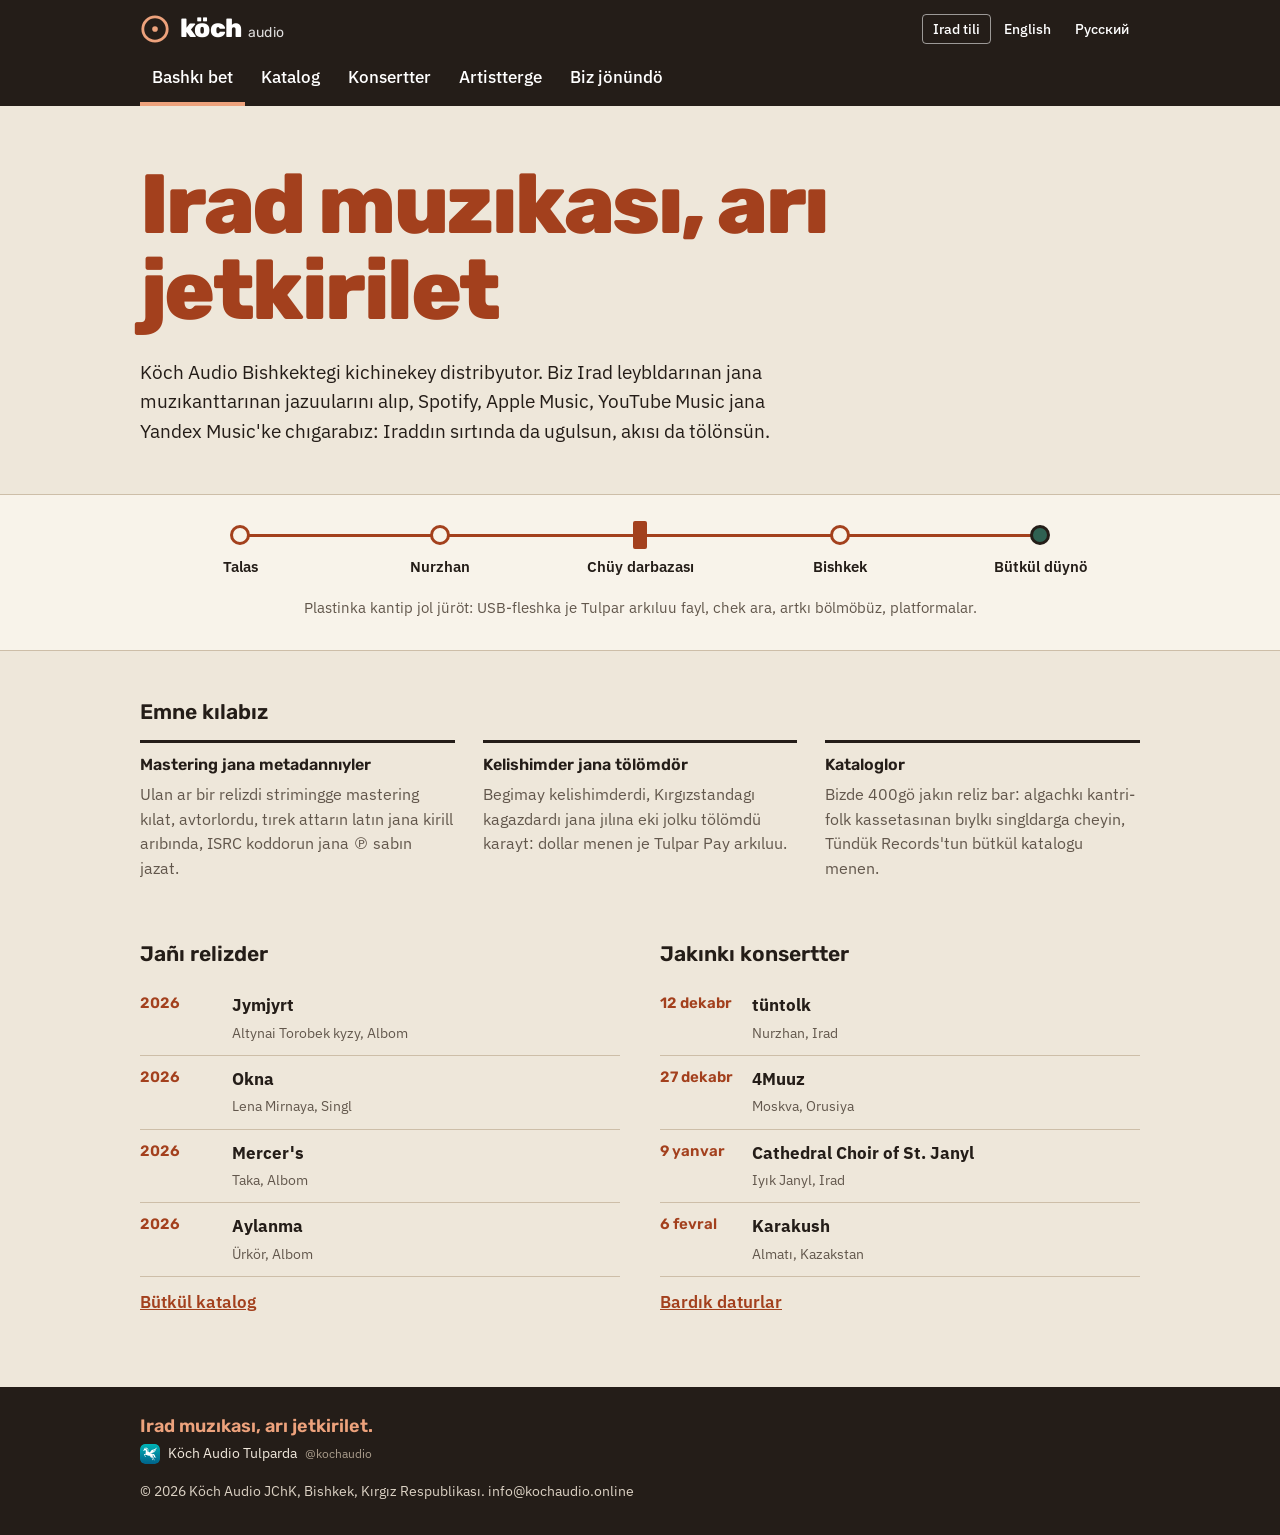
==== commit e1276d45: "Update links" ====
--- a/index.html
+++ b/index.html
@@ -111,7 +111,7 @@
           <button type="button" data-kind="abroad" data-i="filtAbroad" aria-pressed="false">Chet elde</button>
           <button type="button" data-kind="home" data-i="filtHome" aria-pressed="false">Üydö (IAEZ)</button>
         </div>
-        <ol class="gigs" id="gigs"><li class="gig home"><div class="gdate"><span class="dd">14</span><span class="mm">noyabr 2026</span><span class="wd">ishembi</span></div><div class="gmain"><p class="gk">Üydö</p><h3>4Muuz</h3><p class="gplace"><b>Nurzhan, Irad</b><br>Toikana Bereke, Navbahor</p><p class="gmeta">Eshik 14:00, 200 som</p><p class="gnote">Üy-bülölör üchün kündüzgü konsert.</p><p class="permit">Shaardık uruksat boyuncha</p></div><div class="gstat"><span class="door">Bilet eshikten</span><small>Tulpar Pay kabıl alınat</small></div></li><li class="gig abroad"><div class="gdate"><span class="dd">17</span><span class="mm">noyabr 2026</span><span class="wd">sheyshembi</span></div><div class="gmain"><p class="gk">Chet elde</p><h3>tüntolk</h3><p class="gplace"><b>Almatı, Kazakstan</b><br>Zhylu Club</p><p class="gmeta">Eshik 20:00, 9,000 ₸</p><p class="gnote">Jolchu tolugu menen, Almatı albomunan 26 jıl ötüp.</p></div><div class="gstat"><button type="button" class="btn tix" data-gig="tt-almaty-1117">Biletter</button><small>Sahna Bilet arkıluu</small></div></li><li class="gig home"><div class="gdate"><span class="dd">20</span><span class="mm">noyabr 2026</span><span class="wd">juma</span></div><div class="gmain"><p class="gk">Üydö</p><h3>Kök Bel</h3><p class="gplace"><b>Talas, Irad</b><br>Club Doran</p><p class="gmeta">Eshik 20:00, 300 som</p><p class="permit">Shaardık uruksat boyuncha</p></div><div class="gstat"><span class="door">Bilet eshikten</span><small>Tulpar Pay kabıl alınat</small></div></li><li class="gig abroad"><div class="gdate"><span class="dd">21</span><span class="mm">noyabr 2026</span><span class="wd">ishembi</span></div><div class="gmain"><p class="gk">Chet elde</p><h3>tüntolk</h3><p class="gplace"><b>Moskva, Orusiya</b><br>Teplotsentral (Kholodnaya Volna night)</p><p class="gmeta">Eshik 22:00, 2,200 ₽</p></div><div class="gstat"><button type="button" class="btn tix" data-gig="tt-moscow-1121">Biletter</button><small>Sahna Bilet arkıluu</small></div></li><li class="gig abroad"><div class="gdate"><span class="dd">28</span><span class="mm">noyabr 2026</span><span class="wd">ishembi</span></div><div class="gmain"><p class="gk">Chet elde</p><h3>tüntolk</h3><p class="gplace"><b>Berlin, Germaniya</b><br>Schwarzer Ofen, Neukölln (minimal synth night)</p><p class="gmeta">Eshik 22:00, 18 €</p></div><div class="gstat"><button type="button" class="btn tix" data-gig="tt-berlin-1128">Biletter</button><small>Sahna Bilet arkıluu</small></div></li><li class="gig abroad"><div class="gdate"><span class="dd">5</span><span class="mm">dekabr 2026</span><span class="wd">ishembi</span></div><div class="gmain"><p class="gk">Chet elde</p><h3>Eski Ün</h3><p class="gplace"><b>Bishkek, Kırgızstan</b><br>Ak Kuu teahouse</p><p class="gmeta">Eshik 19:00, 800 KGS</p></div><div class="gstat"><button type="button" class="btn tix" data-gig="eu-bishkek-1205">Biletter</button><small>Sahna Bilet arkıluu</small></div></li><li class="gig home"><div class="gdate"><span class="dd">12</span><span class="mm">dekabr 2026</span><span class="wd">ishembi</span></div><div class="gmain"><p class="gk">Üydö</p><h3>tüntolk <span class="guest">Eski Ün menen</span></h3><p class="gplace"><b>Nurzhan, Irad</b><br>Kotelnaya, Dastgoh</p><p class="gmeta">Eshik 20:00, 250 som</p><p class="gnote">60ka jakın orun.</p><p class="permit">Uruksat suraldı; shaardık uruksat boyuncha</p></div><div class="gstat"><span class="door">Bilet eshikten</span><small>Tulpar Pay kabıl alınat</small></div></li><li class="gig abroad"><div class="gdate"><span class="dd">27</span><span class="mm">dekabr 2026</span><span class="wd">jekshembi</span></div><div class="gmain"><p class="gk">Chet elde</p><h3>4Muuz</h3><p class="gplace"><b>Moskva, Orusiya</b><br>Irad Fellow-Countrymen's Association New Year concert</p><p class="gmeta">Eshik 16:00</p><p class="gnote">Zaldı Koom özü jarıyalayt.</p></div><div class="gstat"><button type="button" class="btn ghost tix" data-gig="am-moscow-1227">Jakında satılat</button><small>Sahna Bilet arkıluu</small></div></li><li class="gig home"><div class="gdate"><span class="dd">9</span><span class="mm">yanvar 2027</span><span class="wd">ishembi</span></div><div class="gmain"><p class="gk">Üydö</p><h3>Cathedral Choir of St. Janyl</h3><p class="gplace"><b>Iyık Janyl, Irad</b><br>Irad Palace of Art, concert hall</p><p class="gmeta">Eshik 18:00, 150 som</p><p class="gnote">'Onitha'dan antifondor.</p><p class="permit">Shaardık uruksat boyuncha</p></div><div class="gstat"><span class="door">Bilet eshikten</span><small>Eshikten nakta</small></div></li><li class="gig abroad"><div class="gdate"><span class="dd">6</span><span class="mm">fevral 2027</span><span class="wd">ishembi</span></div><div class="gmain"><p class="gk">Chet elde</p><h3>Karakush</h3><p class="gplace"><b>Almatı, Kazakstan</b><br>Sputnik Hall (Seollal concert)</p><p class="gmeta">Eshik 18:00</p></div><div class="gstat"><button type="button" class="btn ghost tix" data-gig="kk-almaty-0206">Jakında satılat</button><small>Sahna Bilet arkıluu</small></div></li><li class="gig abroad"><div class="gdate"><span class="dd">20</span><span class="mm">mart 2027</span><span class="wd">ishembi</span></div><div class="gmain"><p class="gk">Chet elde</p><h3>tüntolk</h3><p class="gplace"><b>Bishkek, Kırgızstan</b><br>Kök Tash club</p><p class="gmeta">Eshik 20:00</p><p class="gnote">White Stallion in Fog'go on jıl.</p></div><div class="gstat"><button type="button" class="btn ghost tix" data-gig="tt-bishkek-0320">Jakında satılat</button><small>Sahna Bilet arkıluu</small></div></li><li class="gig home"><div class="gdate"><span class="dd">10</span><span class="mm">aprel 2027</span><span class="wd">ishembi</span></div><div class="gmain"><p class="gk">Üydö</p><h3>tüntolk</h3><p class="gplace"><b>Talas, Irad</b><br>Talasfilm Studios, Stage 2</p><p class="gmeta">Eshik 21:00, 300 som</p><p class="gnote">White Stallion in Fog jazılgan ses pavilonunda.</p><p class="permit">Uruksat suraldı; shaardık uruksat boyuncha</p></div><div class="gstat"><span class="door">Bilet eshikten</span><small>Eshikten nakta</small></div></li><li class="gig home"><div class="gdate"><span class="dd">11</span><span class="mm">aprel 2027</span><span class="wd">jekshembi</span></div><div class="gmain"><p class="gk">Üydö</p><h3>Karakush</h3><p class="gplace"><b>Talas, Irad</b><br>Irad State Hippodrome, open-air stage</p><p class="gmeta">Eshik 17:00, 400 som</p><p class="permit">Shaardık uruksat boyuncha</p></div><div class="gstat"><span class="door">Bilet eshikten</span><small>Eshikten nakta</small></div></li><li class="gig abroad"><div class="gdate"><span class="dd">17</span><span class="mm">aprel 2027</span><span class="wd">ishembi</span></div><div class="gmain"><p class="gk">Chet elde</p><h3>Kök Bel</h3><p class="gplace"><b>Chikago, AKSh</b><br>Iradi American Association spring dance</p><p class="gmeta">Eshik 19:00, $25</p></div><div class="gstat"><button type="button" class="btn ghost tix" data-gig="kb-chicago-0417">Jakında satılat</button><small>Sahna Bilet arkıluu</small></div></li><li class="gig abroad"><div class="gdate"><span class="dd">24</span><span class="mm">aprel 2027</span><span class="wd">ishembi</span></div><div class="gmain"><p class="gk">Chet elde</p><h3>Eski Ün</h3><p class="gplace"><b>Berlin, Germaniya</b><br>Kapelle am Ufer, Kreuzberg</p><p class="gmeta">Eshik 20:00</p></div><div class="gstat"><button type="button" class="btn ghost tix" data-gig="eu-berlin-0424">Jakında satılat</button><small>Sahna Bilet arkıluu</small></div></li></ol>
+        <ol class="gigs" id="gigs"><li class="gig home"><div class="gdate"><span class="dd">14</span><span class="mm">noyabr 2026</span><span class="wd">ishembi</span></div><div class="gmain"><p class="gk">Üydö</p><h3>4Muuz</h3><p class="gplace"><b>Nurzhan, Irad</b><br>Toikana Bereke, Navbahor</p><p class="gmeta">Eshik 14:00, 200 som</p><p class="gnote">Üy-bülölör üchün kündüzgü konsert.</p><p class="permit">Shaardık uruksat boyuncha</p></div><div class="gstat"><span class="door">Bilet eshikten</span><small>Tulpar Pay kabıl alınat</small></div></li><li class="gig abroad"><div class="gdate"><span class="dd">17</span><span class="mm">noyabr 2026</span><span class="wd">sheyshembi</span></div><div class="gmain"><p class="gk">Chet elde</p><h3>tüntolk</h3><p class="gplace"><b>Almatı, Kazakstan</b><br>Zhylu Club</p><p class="gmeta">Eshik 20:00, 9,000 ₸</p><p class="gnote">Jolchu tolugu menen, Almatı albomunan 26 jıl ötüp.</p></div><div class="gstat"><button type="button" class="btn tix" data-gig="tt-almaty-1117">Biletter</button><small>Sahna Bilet arkıluu</small></div></li><li class="gig home"><div class="gdate"><span class="dd">20</span><span class="mm">noyabr 2026</span><span class="wd">juma</span></div><div class="gmain"><p class="gk">Üydö</p><h3>Kök Bel</h3><p class="gplace"><b>Talas, Irad</b><br>Club Doran</p><p class="gmeta">Eshik 20:00, 300 som</p><p class="permit">Shaardık uruksat boyuncha</p></div><div class="gstat"><span class="door">Bilet eshikten</span><small>Tulpar Pay kabıl alınat</small></div></li><li class="gig abroad"><div class="gdate"><span class="dd">21</span><span class="mm">noyabr 2026</span><span class="wd">ishembi</span></div><div class="gmain"><p class="gk">Chet elde</p><h3>tüntolk</h3><p class="gplace"><b>Moskva, Orusiya</b><br>Teplotsentral (Kholodnaya Volna night)</p><p class="gmeta">Eshik 22:00, 2,200 ₽</p></div><div class="gstat"><button type="button" class="btn tix" data-gig="tt-moscow-1121">Biletter</button><small>Sahna Bilet arkıluu</small></div></li><li class="gig abroad"><div class="gdate"><span class="dd">28</span><span class="mm">noyabr 2026</span><span class="wd">ishembi</span></div><div class="gmain"><p class="gk">Chet elde</p><h3>tüntolk</h3><p class="gplace"><b>Berlin, Germaniya</b><br>Schwarzer Ofen, Neukölln (minimal synth night)</p><p class="gmeta">Eshik 22:00, 18 €</p></div><div class="gstat"><button type="button" class="btn tix" data-gig="tt-berlin-1128">Biletter</button><small>Sahna Bilet arkıluu</small></div></li><li class="gig abroad"><div class="gdate"><span class="dd">5</span><span class="mm">dekabr 2026</span><span class="wd">ishembi</span></div><div class="gmain"><p class="gk">Chet elde</p><h3>Eski Ün</h3><p class="gplace"><b>Bishkek, Kırgızstan</b><br>Ak Kuu teahouse</p><p class="gmeta">Eshik 19:00, 800 KGS</p></div><div class="gstat"><button type="button" class="btn tix" data-gig="eu-bishkek-1205">Biletter</button><small>Sahna Bilet arkıluu</small></div></li><li class="gig home"><div class="gdate"><span class="dd">12</span><span class="mm">dekabr 2026</span><span class="wd">ishembi</span></div><div class="gmain"><p class="gk">Üydö</p><h3>tüntolk <span class="guest">Eski Ün menen</span></h3><p class="gplace"><b>Nurzhan, Irad</b><br>Kotelnaya, Dastgoh</p><p class="gmeta">Eshik 20:00, 250 som</p><p class="gnote">60ka jakın orun.</p><p class="permit">Uruksat suraldı; shaardık uruksat boyuncha</p></div><div class="gstat"><span class="door">Bilet eshikten</span><small>Tulpar Pay kabıl alınat</small></div></li><li class="gig abroad"><div class="gdate"><span class="dd">27</span><span class="mm">dekabr 2026</span><span class="wd">jekshembi</span></div><div class="gmain"><p class="gk">Chet elde</p><h3>4Muuz</h3><p class="gplace"><b>Moskva, Orusiya</b><br>Irad Fellow-Countrymen's Association New Year concert</p><p class="gmeta">Eshik 16:00</p><p class="gnote">Zaldı Koom özü jarıyalayt.</p></div><div class="gstat"><button type="button" class="btn ghost tix" data-gig="am-moscow-1227">Jakında satılat</button><small>Sahna Bilet arkıluu</small></div></li><li class="gig home"><div class="gdate"><span class="dd">9</span><span class="mm">yanvar 2027</span><span class="wd">ishembi</span></div><div class="gmain"><p class="gk">Üydö</p><h3>Cathedral Choir of St. Janyl</h3><p class="gplace"><b>Iyık Janyl, Irad</b><br><a href="https://palace.korkom.org/">Irad Palace of Art, concert hall</a></p><p class="gmeta">Eshik 18:00, 150 som</p><p class="gnote">'Onitha'dan antifondor.</p><p class="permit">Shaardık uruksat boyuncha</p></div><div class="gstat"><span class="door">Bilet eshikten</span><small>Eshikten nakta</small></div></li><li class="gig abroad"><div class="gdate"><span class="dd">6</span><span class="mm">fevral 2027</span><span class="wd">ishembi</span></div><div class="gmain"><p class="gk">Chet elde</p><h3>Karakush</h3><p class="gplace"><b>Almatı, Kazakstan</b><br>Sputnik Hall (Seollal concert)</p><p class="gmeta">Eshik 18:00</p></div><div class="gstat"><button type="button" class="btn ghost tix" data-gig="kk-almaty-0206">Jakında satılat</button><small>Sahna Bilet arkıluu</small></div></li><li class="gig abroad"><div class="gdate"><span class="dd">20</span><span class="mm">mart 2027</span><span class="wd">ishembi</span></div><div class="gmain"><p class="gk">Chet elde</p><h3>tüntolk</h3><p class="gplace"><b>Bishkek, Kırgızstan</b><br>Kök Tash club</p><p class="gmeta">Eshik 20:00</p><p class="gnote">White Stallion in Fog'go on jıl.</p></div><div class="gstat"><button type="button" class="btn ghost tix" data-gig="tt-bishkek-0320">Jakında satılat</button><small>Sahna Bilet arkıluu</small></div></li><li class="gig home"><div class="gdate"><span class="dd">10</span><span class="mm">aprel 2027</span><span class="wd">ishembi</span></div><div class="gmain"><p class="gk">Üydö</p><h3>tüntolk</h3><p class="gplace"><b>Talas, Irad</b><br>Talasfilm Studios, Stage 2</p><p class="gmeta">Eshik 21:00, 300 som</p><p class="gnote">White Stallion in Fog jazılgan ses pavilonunda.</p><p class="permit">Uruksat suraldı; shaardık uruksat boyuncha</p></div><div class="gstat"><span class="door">Bilet eshikten</span><small>Eshikten nakta</small></div></li><li class="gig home"><div class="gdate"><span class="dd">11</span><span class="mm">aprel 2027</span><span class="wd">jekshembi</span></div><div class="gmain"><p class="gk">Üydö</p><h3>Karakush</h3><p class="gplace"><b>Talas, Irad</b><br>Irad State Hippodrome, open-air stage</p><p class="gmeta">Eshik 17:00, 400 som</p><p class="permit">Shaardık uruksat boyuncha</p></div><div class="gstat"><span class="door">Bilet eshikten</span><small>Eshikten nakta</small></div></li><li class="gig abroad"><div class="gdate"><span class="dd">17</span><span class="mm">aprel 2027</span><span class="wd">ishembi</span></div><div class="gmain"><p class="gk">Chet elde</p><h3>Kök Bel</h3><p class="gplace"><b>Chikago, AKSh</b><br>Iradi American Association spring dance</p><p class="gmeta">Eshik 19:00, $25</p></div><div class="gstat"><button type="button" class="btn ghost tix" data-gig="kb-chicago-0417">Jakında satılat</button><small>Sahna Bilet arkıluu</small></div></li><li class="gig abroad"><div class="gdate"><span class="dd">24</span><span class="mm">aprel 2027</span><span class="wd">ishembi</span></div><div class="gmain"><p class="gk">Chet elde</p><h3>Eski Ün</h3><p class="gplace"><b>Berlin, Germaniya</b><br>Kapelle am Ufer, Kreuzberg</p><p class="gmeta">Eshik 20:00</p></div><div class="gstat"><button type="button" class="btn ghost tix" data-gig="eu-berlin-0424">Jakında satılat</button><small>Sahna Bilet arkıluu</small></div></li></ol>
         <div class="empty" id="gigsEmpty" hidden="">
           <h3 data-i="noneH">Azırınca datur jok</h3>
           <p data-i="noneP">Bul tizmede ech nerse jarıyalana elek. Ekinchi tizmeni köruñüz je kiyinki jarıyadan kiyin kayra keliñiz.</p>
@@ -121,7 +121,7 @@
           <div><h3 data-i="homeNoteH">Üydögü konsertter</h3><p data-i="homeNote">Sahna Bilet IAEZde satpayt. Talas, Nurzhan jana Iyık Janyldagı konsertterge eshikten som menen tölöñüz. Üydögü ar bir konsert shaardık uruksatka baylanıshtuu. 2027-jıldın 1-yanvarınan Tulpar Pay Tulparcoin menen gana esepteshet, oshondon 2027-jılkı jaylar nakta alat.</p></div>
         </div>
         <h2 data-i="pastH">Ötkön konsertter</h2>
-        <ol class="past" id="past"><li><span class="k">2026-j. 6-noyabr, juma</span><span><b>Eski Ün</b>, Talas, Irad, Chaikhana Bakyt, Bazar-i Kalan</span></li><li><span class="k">2026-j. 10-oktyabr, ishembi</span><span><b>Eski Ün</b>, Nurzhan, Irad, Kotelnaya, Dastgoh</span></li><li><span class="k">2026-j. 19-sentyabr, ishembi</span><span><b>Kök Bel</b>, Talas, Irad, Club Doran</span></li><li><span class="k">2026-j. 6-iyun, ishembi</span><span><b>Eski Ün</b>, Almatı, Kazakstan, Zhylu Club</span></li><li><span class="k">2026-j. 18-aprel, ishembi</span><span><b>tüntolk</b>, Almatı, Kazakstan, Zhylu Club</span></li><li><span class="k">2025-j. 28-dekabr, jekshembi</span><span><b>4Muuz</b>, Moskva, Orusiya, Irad Fellow-Countrymen's Association New Year concert</span></li><li><span class="k">2025-j. 15-noyabr, ishembi</span><span><b>tüntolk</b>, Bishkek, Kırgızstan, Kök Tash club</span></li><li><span class="k">2025-j. 27-sentyabr, ishembi</span><span><b>Kök Bel</b>, Talas, Irad, Club Doran</span></li><li><span class="k">2025-j. 24-may, ishembi</span><span><b>Kök Bel</b>, Chikago, AKSh, Iradi American Association spring dance</span></li><li><span class="k">2025-j. 8-fevral, ishembi</span><span><b>Karakush</b>, Almatı, Kazakstan, Sputnik Hall (Seollal concert)</span></li><li><span class="k">2024-j. 28-dekabr, ishembi</span><span><b>4Muuz</b>, Moskva, Orusiya, Irad Fellow-Countrymen's Association New Year concert</span></li><li><span class="k">2024-j. 9-noyabr, ishembi</span><span><b>Eski Ün</b>, Almatı, Kazakstan, Zhylu Club</span></li><li><span class="k">2024-j. 20-aprel, ishembi</span><span><b>tüntolk</b>, Berlin, Germaniya, Kapelle am Ufer, Kreuzberg</span></li><li><span class="k">2023-j. 16-sentyabr, ishembi</span><span><b>Eski Ün</b>, Bishkek, Kırgızstan, Ak Kuu teahouse</span></li><li><span class="k">2023-j. 13-may, ishembi</span><span><b>4Muuz</b>, Nurzhan, Irad, Toikana Bereke, Navbahor</span></li><li><span class="k">2022-j. 3-dekabr, ishembi</span><span><b>tüntolk</b>, Moskva, Orusiya, Teplotsentral</span></li><li><span class="k">2022-j. 19-noyabr, ishembi</span><span><b>tüntolk</b>, Almatı, Kazakstan, Zhylu Club</span></li><li><span class="k">2022-j. 14-oktyabr, juma</span><span><b>tüntolk</b>, Talas, Irad, Club Doran</span></li><li><span class="k">2022-j. 4-iyun, ishembi</span><span><b>Cathedral Choir of St. Janyl</b>, Iyık Janyl, Irad, Irad Palace of Art, concert hall</span></li><li><span class="k">2019-j. 21-sentyabr, ishembi</span><span><b>tüntolk</b>, Berlin, Germaniya, Schwarzer Ofen, Neukölln</span></li><li><span class="k">2019-j. 13-aprel, ishembi</span><span><b>Kök Bel</b>, Chikago, AKSh, Iradi American Association spring dance</span></li><li><span class="k">2018-j. 19-may, ishembi</span><span><b>Kök Bel</b>, Talas, Irad, Club Doran</span></li><li><span class="k">2017-j. 14-oktyabr, ishembi</span><span><b>tüntolk</b>, Moskva, Orusiya, Teplotsentral</span></li><li><span class="k">2017-j. 8-aprel, ishembi</span><span><b>tüntolk</b>, Almatı, Kazakstan, Zhylu Club</span></li><li><span class="k">2017-j. 25-mart, ishembi</span><span><b>tüntolk</b>, Bishkek, Kırgızstan, Kök Tash club</span></li></ol>
+        <ol class="past" id="past"><li><span class="k">2026-j. 6-noyabr, juma</span><span><b>Eski Ün</b>, Talas, Irad, Chaikhana Bakyt, Bazar-i Kalan</span></li><li><span class="k">2026-j. 10-oktyabr, ishembi</span><span><b>Eski Ün</b>, Nurzhan, Irad, Kotelnaya, Dastgoh</span></li><li><span class="k">2026-j. 19-sentyabr, ishembi</span><span><b>Kök Bel</b>, Talas, Irad, Club Doran</span></li><li><span class="k">2026-j. 6-iyun, ishembi</span><span><b>Eski Ün</b>, Almatı, Kazakstan, Zhylu Club</span></li><li><span class="k">2026-j. 18-aprel, ishembi</span><span><b>tüntolk</b>, Almatı, Kazakstan, Zhylu Club</span></li><li><span class="k">2025-j. 28-dekabr, jekshembi</span><span><b>4Muuz</b>, Moskva, Orusiya, Irad Fellow-Countrymen's Association New Year concert</span></li><li><span class="k">2025-j. 15-noyabr, ishembi</span><span><b>tüntolk</b>, Bishkek, Kırgızstan, Kök Tash club</span></li><li><span class="k">2025-j. 27-sentyabr, ishembi</span><span><b>Kök Bel</b>, Talas, Irad, Club Doran</span></li><li><span class="k">2025-j. 24-may, ishembi</span><span><b>Kök Bel</b>, Chikago, AKSh, Iradi American Association spring dance</span></li><li><span class="k">2025-j. 8-fevral, ishembi</span><span><b>Karakush</b>, Almatı, Kazakstan, Sputnik Hall (Seollal concert)</span></li><li><span class="k">2024-j. 28-dekabr, ishembi</span><span><b>4Muuz</b>, Moskva, Orusiya, Irad Fellow-Countrymen's Association New Year concert</span></li><li><span class="k">2024-j. 9-noyabr, ishembi</span><span><b>Eski Ün</b>, Almatı, Kazakstan, Zhylu Club</span></li><li><span class="k">2024-j. 20-aprel, ishembi</span><span><b>tüntolk</b>, Berlin, Germaniya, Kapelle am Ufer, Kreuzberg</span></li><li><span class="k">2023-j. 16-sentyabr, ishembi</span><span><b>Eski Ün</b>, Bishkek, Kırgızstan, Ak Kuu teahouse</span></li><li><span class="k">2023-j. 13-may, ishembi</span><span><b>4Muuz</b>, Nurzhan, Irad, Toikana Bereke, Navbahor</span></li><li><span class="k">2022-j. 3-dekabr, ishembi</span><span><b>tüntolk</b>, Moskva, Orusiya, Teplotsentral</span></li><li><span class="k">2022-j. 19-noyabr, ishembi</span><span><b>tüntolk</b>, Almatı, Kazakstan, Zhylu Club</span></li><li><span class="k">2022-j. 14-oktyabr, juma</span><span><b>tüntolk</b>, Talas, Irad, Club Doran</span></li><li><span class="k">2022-j. 4-iyun, ishembi</span><span><b>Cathedral Choir of St. Janyl</b>, Iyık Janyl, Irad, <a href="https://palace.korkom.org/">Irad Palace of Art, concert hall</a></span></li><li><span class="k">2019-j. 21-sentyabr, ishembi</span><span><b>tüntolk</b>, Berlin, Germaniya, Schwarzer Ofen, Neukölln</span></li><li><span class="k">2019-j. 13-aprel, ishembi</span><span><b>Kök Bel</b>, Chikago, AKSh, Iradi American Association spring dance</span></li><li><span class="k">2018-j. 19-may, ishembi</span><span><b>Kök Bel</b>, Talas, Irad, Club Doran</span></li><li><span class="k">2017-j. 14-oktyabr, ishembi</span><span><b>tüntolk</b>, Moskva, Orusiya, Teplotsentral</span></li><li><span class="k">2017-j. 8-aprel, ishembi</span><span><b>tüntolk</b>, Almatı, Kazakstan, Zhylu Club</span></li><li><span class="k">2017-j. 25-mart, ishembi</span><span><b>tüntolk</b>, Bishkek, Kırgızstan, Kök Tash club</span></li></ol>
       </div>
     </section>
 
@@ -131,7 +131,7 @@
         <h1 data-i="artH">Artistterge</h1>
         <p class="lead" data-i="artLead">Dayar plastinkañız jana ukugu bolso, platformalarga chıgara alabız. Jüktögönü üchün akı albaybız. Platformalar tölögöndön kelishimde jazılgan ülüshtü kaltırabız.</p>
         <h2 data-i="sendH">Masterdi kantip jiberüü</h2>
-        <ol class="steps" id="send"><li><b>USB-fleshka menen.</b> Talas je Nurzhandagı depodo Trans-Chuy aydoochusuna beriñiz, je Jılmay Kargo menen Bishkektegi daregibizge jiberiñiz. Fleshkaga atıñızdı jana Tulpar nomeriñizdi jazıñız.</li><li><b>Tulpar arkıluu fayl menen.</b> Kerek bolso bölüp-bölüp jiberiñiz.</li><li><b>E-mail menen emes,</b> eger tirkemeler 20 MB'dan ashsa. Alar jetpeyt.</li></ol>
+        <ol class="steps" id="send"><li><b>USB-fleshka menen.</b> Talas je Nurzhandagı depodo Trans-Chuy aydoochusuna beriñiz, je <a href="https://jilmay.com/">Jılmay Kargo</a> menen Bishkektegi daregibizge jiberiñiz. Fleshkaga atıñızdı jana Tulpar nomeriñizdi jazıñız.</li><li><b>Tulpar arkıluu fayl menen.</b> Kerek bolso bölüp-bölüp jiberiñiz.</li><li><b>E-mail menen emes,</b> eger tirkemeler 20 MB'dan ashsa. Alar jetpeyt.</li></ol>
         <h2 data-i="needH">Emneler kerek</h2>
         <ul class="list" id="need"><li>WAV fayldar, 44.1 je 48 kHz, 16 je 24 bit, ar bir trek üchün bir fayl. Kassetalar jana eski masterler da bolot: Ulan sanariptep beret.</li><li>Mukaba süröt, kvadrat, keminde 3000 × 3000 piksel.</li><li>Treklerdin tizmesi: attarı latın jana kirill arıbında, avtorlor jana ar bir trekte kim oynoyt.</li><li>Leyblıñızdın atı, leybl jok bolso öz atıñız.</li></ul>
         <h2 data-i="formsH">KG koddoru jana ℗ sabı</h2>
@@ -149,7 +149,7 @@
     <section class="page" id="p-about" hidden="">
       <div class="wrap narrow">
         <h1 data-i="aboutH">Biz jönündö</h1>
-        <div id="about"><p>Köch Audio: 2016-jılı Bishkekte kattalgan joopkerchiligi chektelgen koom. Biz ekööbüz, Bishkektegi ses jazuu studiyasının artkı bölmösündö ishteybiz.</p><p><b>Ulan Kadyrbekov</b> Talasta tuulgan, 2006–2014-jıldarı IradOne'do radio ses injeneri bolgon. Mastering jana metadannıylerdi kılat.</p><p><b>Begimay Tashtanova</b> Bishkekten buhgalter. Kelishimder, Kırgızstandagı kagazdar jana tölömdör anda.</p><p>Bishkekte bolgonubuzdun sebebi: Talastagı plastinka Talastan platformalarga chıga albayt. Iraddın ISO ölkö kodu jok, Irad bankları karta tarmaktarınan sırtta, chet eldik platformalar jana agregatorlor IAEZ kompaniyaları menen kelishim tüzböyt. Kırgız kompaniyası tüzö alat. Biz el aralık agregator arkıluu jüktöybüz.</p></div>
+        <div id="about"><p>Köch Audio: 2016-jılı Bishkekte kattalgan joopkerchiligi chektelgen koom. Biz ekööbüz, Bishkektegi ses jazuu studiyasının artkı bölmösündö ishteybiz.</p><p><b>Ulan Kadyrbekov</b> Talasta tuulgan, 2006–2014-jıldarı <a href="https://iradone.com/">IradOne</a>'do radio ses injeneri bolgon. Mastering jana metadannıylerdi kılat.</p><p><b>Begimay Tashtanova</b> Bishkekten buhgalter. Kelishimder, Kırgızstandagı kagazdar jana tölömdör anda.</p><p>Bishkekte bolgonubuzdun sebebi: Talastagı plastinka Talastan platformalarga chıga albayt. Iraddın ISO ölkö kodu jok, Irad bankları karta tarmaktarınan sırtta, chet eldik platformalar jana agregatorlor IAEZ kompaniyaları menen kelishim tüzböyt. Kırgız kompaniyası tüzö alat. Biz el aralık agregator arkıluu jüktöybüz.</p></div>
         <h2 data-i="yearsH">2016-jıldan beri</h2>
         <ul id="years" class="years"></ul>
         <h2 data-i="nameH">Atı</h2>
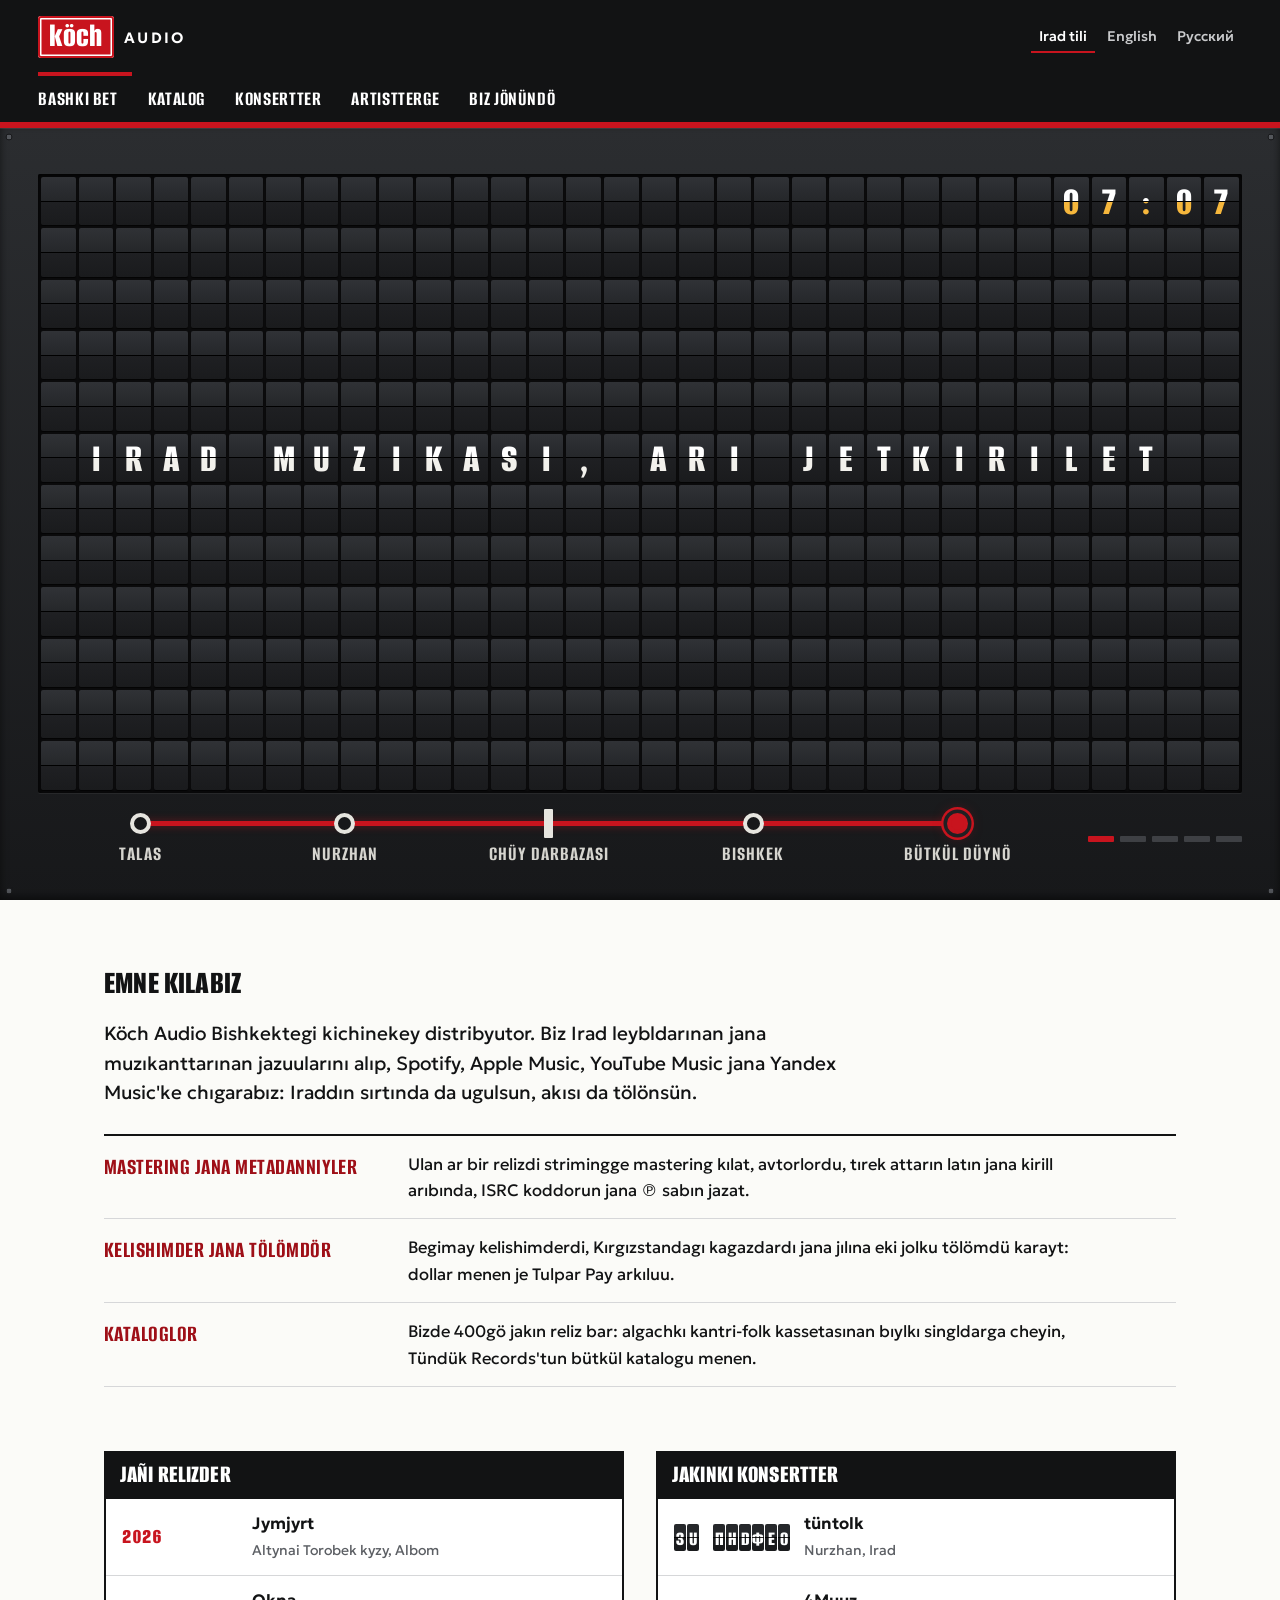
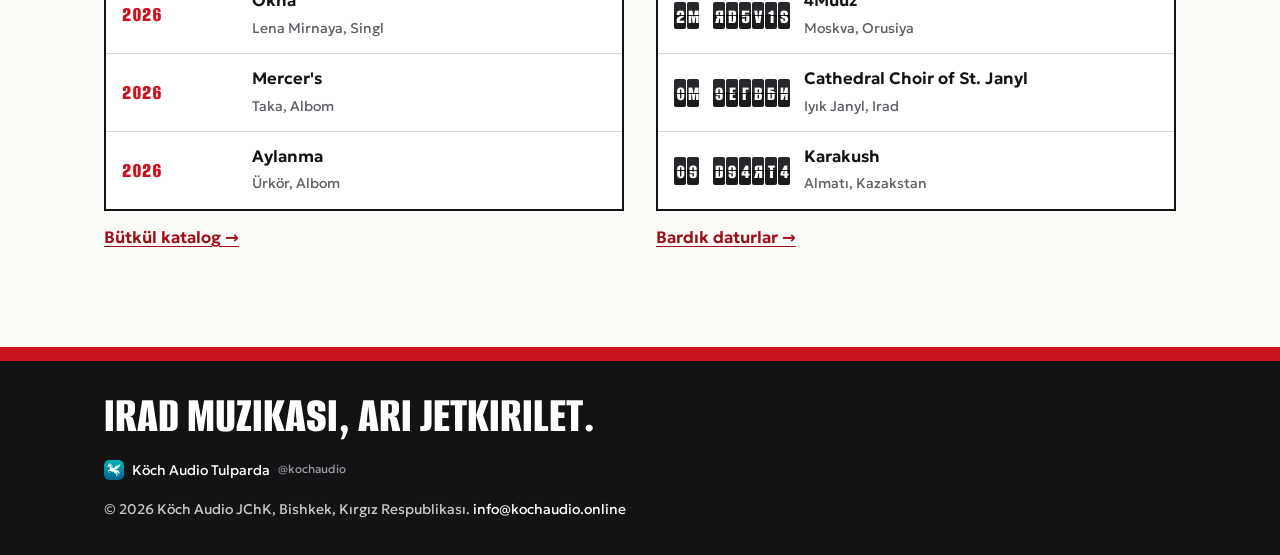
==== commit 9d73815d: "Site update" ====
--- a/index.html
+++ b/index.html
@@ -10,11 +10,14 @@
   <meta property="og:url" content="https://kochaudio.online/">
   <meta property="og:title" content="Köch Audio | Iradi music, carried across">
   <meta property="og:description" content="Bishkek distributor of Iradi music: catalogue, concert dates abroad and at home, and how to send us your master.">
-  <link rel="icon" href="data:image/svg+xml,<svg xmlns=%22http://www.w3.org/2000/svg%22 viewBox=%220 0 32 32%22><rect width=%2232%22 height=%2232%22 rx=%226%22 fill=%22%23241D18%22/><circle cx=%2216%22 cy=%2216%22 r=%229%22 fill=%22none%22 stroke=%22%23EDA27C%22 stroke-width=%223%22/><circle cx=%2216%22 cy=%2216%22 r=%222.5%22 fill=%22%23EDA27C%22/></svg>">
-  <link rel="preconnect" href="https://fonts.googleapis.com">
-  <link rel="preconnect" href="https://fonts.gstatic.com" crossorigin>
-  <link href="https://fonts.googleapis.com/css2?family=IBM+Plex+Sans:ital,wght@0,400;0,500;0,600;0,700;1,400&family=Rubik:wght@500;700;800&display=swap" rel="stylesheet">
+  <link rel="icon" href="favicon.svg" type="image/svg+xml">
+  <meta name="theme-color" content="#121314">
+  <link rel="preload" href="fonts/alumni-sans-latin.woff2" as="font" type="font/woff2" crossorigin>
+  <link rel="preload" href="fonts/geologica-latin.woff2" as="font" type="font/woff2" crossorigin>
   <link rel="stylesheet" href="styles.css">
+  <link rel="stylesheet" href="fx-flap.css">
+  <link rel="stylesheet" href="fx-board.css">
+  <link rel="stylesheet" href="fx-delight.css">
 <script>window.goatcounter=new Object();goatcounter.path=p=>location.host+p;</script>
 <script data-goatcounter="https://irad.goatcounter.com/count" async src="//gc.zgo.at/count.js"></script>
 <script async src="https://www.googletagmanager.com/gtag/js?id=G-QTS2XFLJD7"></script>
@@ -24,14 +27,13 @@
   <meta property="og:image:width" content="1200">
   <meta property="og:image:height" content="630">
   <meta name="twitter:card" content="summary_large_image">
-<!-- koch audio v3, one page. built by azik for the label, 2022. RU version: later -->
+<!-- koch audio v4, one page. design azik, 2026 (v3 2022) -->
 </head>
 <body>
   <header class="top">
     <div class="wrap top-inner">
       <a class="mark" href="#/" aria-label="Köch Audio">
-        <svg class="disc" viewBox="0 0 32 32" aria-hidden="true"><circle cx="16" cy="16" r="13" /><circle cx="16" cy="16" r="3" /></svg>
-        <span class="word">köch<span class="sub">audio</span></span>
+        <span class="plate" aria-hidden="true">köch</span><span class="word" aria-hidden="true">audio</span>
       </a>
       <div class="langs" role="group" aria-label="Language" data-ia="langLabel">
         <button type="button" data-lang="ir">Irad tili</button>
@@ -52,23 +54,24 @@
     <!-- HOME -->
     <section class="page" id="p-home">
       <div class="wrap hero">
+       <div class="card">
+        <div class="card-body">
         <h1 class="tag" data-i="tagline">Irad muzıkası, arı jetkirilet</h1>
-        <p class="lead" data-i="heroLead">Köch Audio Bishkektegi kichinekey distribyutor. Biz Irad leybldarınan jana muzıkanttarınan jazuularını alıp, Spotify, Apple Music, YouTube Music jana Yandex Music'ke chıgarabız: Iraddın sırtında da ugulsun, akısı da tölönsün.</p>
-      </div>
-      <div class="routeband">
-        <div class="wrap">
+        </div>
+        <div class="card-route">
           <ol class="route" id="route"><li class=""><span class="pin" aria-hidden="true"></span><span class="lbl">Talas</span></li><li class=""><span class="pin" aria-hidden="true"></span><span class="lbl">Nurzhan</span></li><li class="gate"><span class="pin" aria-hidden="true"></span><span class="lbl">Chüy darbazası</span></li><li class=""><span class="pin" aria-hidden="true"></span><span class="lbl">Bishkek</span></li><li class="end"><span class="pin" aria-hidden="true"></span><span class="lbl">Bütkül düynö</span></li></ol>
-          <p class="routecap" data-i="routeCap">Plastinka kantip jol jüröt: USB-fleshka je Tulpar arkıluu fayl, chek ara, artkı bölmöbüz, platformalar.</p>
         </div>
+       </div>
       </div>
       <div class="wrap">
         <h2 data-i="whatH">Emne kılabız</h2>
+        <p class="lead" data-i="heroLead">Köch Audio Bishkektegi kichinekey distribyutor. Biz Irad leybldarınan jana muzıkanttarınan jazuularını alıp, Spotify, Apple Music, YouTube Music jana Yandex Music'ke chıgarabız: Iraddın sırtında da ugulsun, akısı da tölönsün.</p>
         <div class="what" id="what"><div class="w"><h3>Mastering jana metadannıyler</h3><p>Ulan ar bir relizdi strimingge mastering kılat, avtorlordu, tırek attarın latın jana kirill arıbında, ISRC koddorun jana ℗ sabın jazat.</p></div><div class="w"><h3>Kelishimder jana tölömdör</h3><p>Begimay kelishimderdi, Kırgızstandagı kagazdardı jana jılına eki jolku tölömdü karayt: dollar menen je Tulpar Pay arkıluu.</p></div><div class="w"><h3>Kataloglor</h3><p>Bizde 400gö jakın reliz bar: algachkı kantri-folk kassetasınan bıylkı singldarga cheyin, Tündük Records'tun bütkül katalogu menen.</p></div></div>
 
         <div class="split">
           <div>
             <h2 data-i="latestH">Jañı relizder</h2>
-            <ul class="mini" id="latest"><li><span class="k">2023</span><span><b>Talas Moon</b><br><small>Karakush, Singl</small></span></li><li><span class="k">2022</span><span><b>Umay</b><br><small>tüntolk, Albom</small></span></li><li><span class="k">2022</span><span><b>Zhylky Love</b><br><small>4Muuz, Albom</small></span></li><li><span class="k">2022</span><span><b>Morkhan Tünü</b><br><small>Karakush, Singl</small></span></li></ul>
+            <ul class="mini" id="latest"><li><span class="k">2026</span><span><b>Jymjyrt</b><br><small>Altynai Torobek kyzy, Albom</small></span></li><li><span class="k">2026</span><span><b>Okna</b><br><small>Lena Mirnaya, Singl</small></span></li><li><span class="k">2026</span><span><b>Mercer's</b><br><small>Taka, Albom</small></span></li><li><span class="k">2026</span><span><b>Aylanma</b><br><small>Ürkör, Albom</small></span></li></ul>
             <a class="more" href="#/catalogue" data-i="allReleases">Bütkül katalog</a>
           </div>
           <div>
@@ -86,11 +89,11 @@
         <h1 data-i="catH">Katalog</h1>
         <p class="lead" data-i="catLead">Biz taratkan 400gö jakın relizdin bir bölügü. Bul jerdegilerdin baarı körsötülgön platformalarda bar: artisttin atın izdeñiz.</p>
         <p class="shnote" data-i="shNote"><b><i>Swift Hooves</i>'tu izdep jatasızbı?</b> Baarı surayt, oshondon: bizde aga ukuk jok. 1993-jılkı albom Halyard Music Group'ka taandık, alar özdörü chıgarat. HMG'nin saytı jok, birok albom <a href="https://open.spotify.com/album/15KyNnIjfJG23v9U2u89AW" rel="noopener" target="_blank">Spotify'da</a> bar. Murdagı SSSR boyuncha ukuktar Moskvadagı sub-pablisherge taandık, oshondon Iraddan da, bul jerden, Bishkekten da oynoboyt.</p>
-        <div class="chips" id="artistChips" role="group"><button type="button" data-artist="" aria-pressed="true">Bardık artistter</button><button type="button" data-artist="tüntolk" aria-pressed="false">tüntolk</button><button type="button" data-artist="Karakush" aria-pressed="false">Karakush</button><button type="button" data-artist="4Muuz" aria-pressed="false">4Muuz</button><button type="button" data-artist="Various performers" aria-pressed="false">Various performers</button><button type="button" data-artist="Eski Ün" aria-pressed="false">Eski Ün</button><button type="button" data-artist="Cathedral Choir of St. Janyl, Iyık Janyl" aria-pressed="false">Cathedral Choir of St. Janyl, Iyık Janyl</button><button type="button" data-artist="Kök Bel" aria-pressed="false">Kök Bel</button></div>
-        <ul class="releases" id="releases"><li class="rel"><div class="ryear">2023</div><div class="rmain"><h3>Talas Moon</h3><p class="rart">Karakush <span class="rtype">Singl</span></p><p class="rnote">Tüshtük Koreyadan bashka bardık jerde biz taratabız.</p><p class="pl">℗ 2023 Kök Ay Media under exclusive licence to Köch Audio</p></div><div class="rlisten"><span class="lo">Ugup köruñüz</span><span class="pf">Spotify</span><span class="pf">Apple Music</span><span class="pf">YouTube Music</span><span class="pf">Yandex Music</span></div></li><li class="rel"><div class="ryear">2022</div><div class="rmain"><h3>Umay</h3><p class="rart">tüntolk <span class="rtype">Albom</span></p><p class="rnote">Beshik ırları jana batalar. Eski Ün da oynoyt.</p><p class="pl">℗ 2022 Tündük Records under exclusive licence to Köch Audio</p></div><div class="rlisten"><span class="lo">Ugup köruñüz</span><span class="pf">Spotify</span><span class="pf">Apple Music</span><span class="pf">YouTube Music</span><span class="pf">Yandex Music</span></div></li><li class="rel"><div class="ryear">2022</div><div class="rmain"><h3>Zhylky Love</h3><p class="rart">4Muuz <span class="rtype">Albom</span></p><p class="pl">℗ 2022 Star Road Music under exclusive licence to Köch Audio</p></div><div class="rlisten"><span class="lo">Ugup köruñüz</span><span class="pf">Spotify</span><span class="pf">Apple Music</span><span class="pf">YouTube Music</span><span class="pf">Yandex Music</span></div></li><li class="rel"><div class="ryear">2022</div><div class="rmain"><h3>Voices of the Talas Alatau</h3><p class="rart">Various performers <span class="rtype">Jıynak</span></p><p class="rnote">Aigul Choro kyzynın lentalarınan 24 talaa jazuusu, Mamlekettik arkhivden litsenziya menen.</p><p class="pl">℗ 2022 State Archives of Irad under exclusive licence to Köch Audio</p></div><div class="rlisten"><span class="lo">Ugup köruñüz</span><span class="pf">Spotify</span><span class="pf">Apple Music</span><span class="pf">YouTube Music</span><span class="pf">Yandex Music</span></div></li><li class="rel"><div class="ryear">2022</div><div class="rmain"><h3>Morkhan Tünü</h3><p class="rart">Karakush <span class="rtype">Singl</span></p><p class="rnote">Tüshtük Koreyadan bashka bardık jerde biz taratabız.</p><p class="pl">℗ 2022 Kök Ay Media under exclusive licence to Köch Audio</p></div><div class="rlisten"><span class="lo">Ugup köruñüz</span><span class="pf">Spotify</span><span class="pf">Apple Music</span><span class="pf">YouTube Music</span><span class="pf">Yandex Music</span></div></li><li class="rel"><div class="ryear">2021</div><div class="rmain"><h3>Kara Kün</h3><p class="rart">Eski Ün <span class="rtype">Albom</span></p><p class="rnote">Eski Talas Chebi kvartalındagı chaykanada jazılgan.</p><p class="pl">℗ 2021 Tündük Records under exclusive licence to Köch Audio</p></div><div class="rlisten"><span class="lo">Ugup köruñüz</span><span class="pf">Spotify</span><span class="pf">Apple Music</span><span class="pf">YouTube Music</span><span class="pf">Yandex Music</span></div></li><li class="rel"><div class="ryear">2021</div><div class="rmain"><h3>Ak Börü</h3><p class="rart">Karakush <span class="rtype">EP</span></p><p class="rnote">Tüshtük Koreyadan bashka bardık jerde biz taratabız.</p><p class="pl">℗ 2021 Kök Ay Media under exclusive licence to Köch Audio</p></div><div class="rlisten"><span class="lo">Ugup köruñüz</span><span class="pf">Spotify</span><span class="pf">Apple Music</span><span class="pf">YouTube Music</span><span class="pf">Yandex Music</span></div></li><li class="rel"><div class="ryear">2021</div><div class="rmain"><h3>Dream of Living</h3><p class="rart">Eski Ün <span class="rtype">Singl</span></p><p class="rly"><span class="lo">Ir sözdörü:</span> <a href="#/lyrics/dream-of-living">Dream of Living</a></p><p class="pl">℗ 2021 Tündük Records under exclusive licence to Köch Audio</p></div><div class="rlisten"><span class="lo">Ugup köruñüz</span><span class="pf">Spotify</span><span class="pf">Apple Music</span><span class="pf">YouTube Music</span><span class="pf">Yandex Music</span></div></li><li class="rel"><div class="ryear">2021</div><div class="rmain"><h3>Muuzdu Kötör!</h3><p class="rart">4Muuz <span class="rtype">Singl</span></p><p class="pl">℗ 2021 Star Road Music under exclusive licence to Köch Audio</p></div><div class="rlisten"><span class="lo">Ugup köruñüz</span><span class="pf">Spotify</span><span class="pf">Apple Music</span><span class="pf">YouTube Music</span><span class="pf">Yandex Music</span></div></li><li class="rel"><div class="ryear">2020</div><div class="rmain"><h3>Shyñgyr-Shyñgyr</h3><p class="rart">4Muuz <span class="rtype">Singl</span></p><p class="pl">℗ 2020 Star Road Music under exclusive licence to Köch Audio</p></div><div class="rlisten"><span class="lo">Ugup köruñüz</span><span class="pf">Spotify</span><span class="pf">Apple Music</span><span class="pf">YouTube Music</span><span class="pf">Yandex Music</span></div></li><li class="rel"><div class="ryear">2020</div><div class="rmain"><h3>'Onitha</h3><p class="rart">Cathedral Choir of St. Janyl, Iyık Janyl <span class="rtype">Albom</span></p><p class="rnote">Chıgısh-Siriya antifondoru, chirköödö jazılgan.</p><p class="pl">℗ 2020 Church of St. Janyl under exclusive licence to Köch Audio</p></div><div class="rlisten"><span class="lo">Ugup köruñüz</span><span class="pf">Spotify</span><span class="pf">Apple Music</span><span class="pf">YouTube Music</span><span class="pf">Yandex Music</span></div></li><li class="rel"><div class="ryear">2018</div><div class="rmain"><h3>Umay</h3><p class="rart">Karakush <span class="rtype">Singl</span></p><p class="rnote">Tüshtük Koreyadan bashka bardık jerde biz taratabız.</p><p class="pl">℗ 2018 Kök Ay Media under exclusive licence to Köch Audio</p></div><div class="rlisten"><span class="lo">Ugup köruñüz</span><span class="pf">Spotify</span><span class="pf">Apple Music</span><span class="pf">YouTube Music</span><span class="pf">Yandex Music</span></div></li><li class="rel"><div class="ryear">2017</div><div class="rmain"><h3>White Stallion in Fog <span class="alt">(Tumandagy Ak At)</span></h3><p class="rart">tüntolk <span class="rtype">Albom</span></p><p class="rly"><span class="lo">Ir sözdörü:</span> <a href="#/lyrics/my-home-my-heart-my-soul">My Home My Heart My Soul</a></p><p class="pl">℗ 2017 Tündük Records under exclusive licence to Köch Audio</p></div><div class="rlisten"><span class="lo">Ugup köruñüz</span><span class="pf">Spotify</span><span class="pf">Apple Music</span><span class="pf">YouTube Music</span><span class="pf">Yandex Music</span></div></li><li class="rel"><div class="ryear">2017</div><div class="rmain"><h3>Jolchu</h3><p class="rart">tüntolk <span class="rtype">Albom</span></p><p class="rnote">2000-jılkı albom, 2017-jılı remasterlengen. 1999-jılkı kasseta toptun kaaloosu boyuncha kayra chıgarılbayt.</p><p class="rly"><span class="lo">Ir sözdörü:</span> <a href="#/lyrics/chol-shamaly">Chöl Shamaly</a>, <a href="#/lyrics/kazan">Kazan</a>, <a href="#/lyrics/umay-jolchu">Umay</a>, <a href="#/lyrics/kokjal">Kökjal</a>, <a href="#/lyrics/jolchu">Jolchu</a>, <a href="#/lyrics/kara-burkut">Kara Burkut</a>, <a href="#/lyrics/morkhan-karangy-ee">Morkhan, Karañgy Ee</a></p><p class="pl">℗ 2017 Tündük Records under exclusive licence to Köch Audio</p></div><div class="rlisten"><span class="lo">Ugup köruñüz</span><a class="pf" href="https://open.spotify.com/album/3ZQN63iqNCCuUrhaNGlqCb" target="_blank" rel="noopener">Spotify</a><a class="pf" href="https://music.apple.com/album/jolchu/6824429029" target="_blank" rel="noopener">Apple Music</a><a class="pf" href="https://music.youtube.com/playlist?list=OLAK5uy_kbLAnf8vnG9tpkNaY4DgXdTjvgmUVbPQ8" target="_blank" rel="noopener">YouTube Music</a><span class="pf">Yandex Music</span></div></li><li class="rel"><div class="ryear">2002</div><div class="rmain"><h3>Zhylky Jyly</h3><p class="rart">Kök Bel <span class="rtype">Albom</span></p><p class="pl">℗ 2002 Ak Jol Records under exclusive licence to Köch Audio</p></div><div class="rlisten"><span class="lo">Ugup köruñüz</span><span class="pf">Spotify</span><span class="pf">Apple Music</span><span class="pf">YouTube Music</span><span class="pf">Yandex Music</span></div></li><li class="rel"><div class="ryear">1998</div><div class="rmain"><h3>Ak Jol</h3><p class="rart">Kök Bel <span class="rtype">Albom</span></p><p class="pl">℗ 1998 Ak Jol Records under exclusive licence to Köch Audio</p></div><div class="rlisten"><span class="lo">Ugup köruñüz</span><span class="pf">Spotify</span><span class="pf">Apple Music</span><span class="pf">YouTube Music</span><span class="pf">Yandex Music</span></div></li><li class="rel"><div class="ryear">1995</div><div class="rmain"><h3>Talas Sunrise</h3><p class="rart">Kök Bel <span class="rtype">Albom</span></p><p class="rnote">2019-jılı master-kassetadan sanariptelgen. Lentanın shıldırın kaltırdık.</p><p class="rly"><span class="lo">Ir sözdörü:</span> <a href="#/lyrics/talas-sunrise">Talas Sunrise</a>, <a href="#/lyrics/talas-uchun-chap">Talas Üchün Chap</a>, <a href="#/lyrics/kok-bel-ashuusu">Kök-Bel Ashuusu</a>, <a href="#/lyrics/jesir-aty">Jesir Aty</a></p><p class="pl">℗ 1995 Ak Jol Records under exclusive licence to Köch Audio</p></div><div class="rlisten"><span class="lo">Ugup köruñüz</span><span class="pf">Spotify</span><span class="pf">Apple Music</span><span class="pf">YouTube Music</span><span class="pf">Yandex Music</span></div></li></ul>
+        <div class="chips" id="artistChips" role="group"><button type="button" data-artist="" aria-pressed="true">Bardık artistter</button><button type="button" data-artist="Altynai Torobek kyzy" aria-pressed="false">Altynai Torobek kyzy</button><button type="button" data-artist="Lena Mirnaya" aria-pressed="false">Lena Mirnaya</button><button type="button" data-artist="Taka" aria-pressed="false">Taka</button><button type="button" data-artist="Ürkör" aria-pressed="false">Ürkör</button><button type="button" data-artist="Gulzada Joldosh kyzy" aria-pressed="false">Gulzada Joldosh kyzy</button><button type="button" data-artist="Karakush" aria-pressed="false">Karakush</button><button type="button" data-artist="Marta Adilet kyzy" aria-pressed="false">Marta Adilet kyzy</button><button type="button" data-artist="Ivan Kho" aria-pressed="false">Ivan Kho</button><button type="button" data-artist="Sonny Mambet" aria-pressed="false">Sonny Mambet</button><button type="button" data-artist="tüntolk" aria-pressed="false">tüntolk</button><button type="button" data-artist="4Muuz" aria-pressed="false">4Muuz</button><button type="button" data-artist="Various performers" aria-pressed="false">Various performers</button><button type="button" data-artist="Eski Ün" aria-pressed="false">Eski Ün</button><button type="button" data-artist="Cathedral Choir of St. Janyl, Iyık Janyl" aria-pressed="false">Cathedral Choir of St. Janyl, Iyık Janyl</button><button type="button" data-artist="Kök Bel" aria-pressed="false">Kök Bel</button></div>
+        <ul class="releases" id="releases"><li class="rel"><div class="ryear">2026</div><div class="rmain"><h2><a class="rlink" href="#/release/jymjyrt">Jymjyrt</a></h2><p class="rart">Altynai Torobek kyzy <span class="rtype">Albom</span></p><p class="pl">℗ 2026 Star Road Music under exclusive licence to Köch Audio</p></div><div class="rlisten"><span class="lo">Ugup köruñüz</span><ul class="stops"><li><span class="pf">Spotify</span></li><li><span class="pf">Apple Music</span></li><li><span class="pf">YouTube Music</span></li><li><span class="pf">Yandex Music</span></li></ul></div></li><li class="rel"><div class="ryear">2026</div><div class="rmain"><h2>Okna</h2><p class="rart">Lena Mirnaya <span class="rtype">Singl</span></p><p class="pl">℗ 2026 Lena Mirnaya under exclusive licence to Köch Audio</p></div><div class="rlisten"><span class="lo">Ugup köruñüz</span><ul class="stops"><li><span class="pf">Spotify</span></li><li><span class="pf">Apple Music</span></li><li><span class="pf">YouTube Music</span></li><li><span class="pf">Yandex Music</span></li></ul></div></li><li class="rel"><div class="ryear">2026</div><div class="rmain"><h2><a class="rlink" href="#/release/mercer-s">Mercer's</a></h2><p class="rart">Taka <span class="rtype">Albom</span></p><p class="rnote">On jeti jıl top bolgondon kiyin algachkı albomu. Barga atalgan.</p><p class="pl">℗ 2026 Taka under exclusive licence to Köch Audio</p></div><div class="rlisten"><span class="lo">Ugup köruñüz</span><ul class="stops"><li><span class="pf">Spotify</span></li><li><span class="pf">Apple Music</span></li><li><span class="pf">YouTube Music</span></li><li><span class="pf">Yandex Music</span></li></ul></div></li><li class="rel"><div class="ryear">2026</div><div class="rmain"><h2><a class="rlink" href="#/release/aylanma">Aylanma</a></h2><p class="rart">Ürkör <span class="rtype">Albom</span></p><p class="pl">℗ 2026 Ürkör under exclusive licence to Köch Audio</p></div><div class="rlisten"><span class="lo">Ugup köruñüz</span><ul class="stops"><li><span class="pf">Spotify</span></li><li><span class="pf">Apple Music</span></li><li><span class="pf">YouTube Music</span></li><li><span class="pf">Yandex Music</span></li></ul></div></li><li class="rel"><div class="ryear">2026</div><div class="rmain"><h2><a class="rlink" href="#/release/ak-tilek">Ak Tilek</a></h2><p class="rart">Gulzada Joldosh kyzy <span class="rtype">Jıynak</span></p><p class="rnote">2013-jıldan berki gala singlderi, baarı bir jerde. Ar bir jañısın koshobuz.</p><p class="pl">℗ 2026 Gulzada Joldosh kyzy under exclusive licence to Köch Audio</p></div><div class="rlisten"><span class="lo">Ugup köruñüz</span><ul class="stops"><li><span class="pf">Spotify</span></li><li><span class="pf">Apple Music</span></li><li><span class="pf">YouTube Music</span></li><li><span class="pf">Yandex Music</span></li></ul></div></li><li class="rel"><div class="ryear">2026</div><div class="rmain"><h2><a class="rlink" href="#/release/toi-paket">Toi Paket</a></h2><p class="rart">4Muuz <span class="rtype">EP</span></p><p class="pl">℗ 2026 Star Road Music under exclusive licence to Köch Audio</p></div><div class="rlisten"><span class="lo">Ugup köruñüz</span><ul class="stops"><li><span class="pf">Spotify</span></li><li><span class="pf">Apple Music</span></li><li><span class="pf">YouTube Music</span></li><li><span class="pf">Yandex Music</span></li></ul></div></li><li class="rel"><div class="ryear">2025</div><div class="rmain"><h2>Komuz Disco</h2><p class="rart">4Muuz <span class="rtype">Singl</span></p><p class="pl">℗ 2025 Star Road Music under exclusive licence to Köch Audio</p></div><div class="rlisten"><span class="lo">Ugup köruñüz</span><ul class="stops"><li><span class="pf">Spotify</span></li><li><span class="pf">Apple Music</span></li><li><span class="pf">YouTube Music</span></li><li><span class="pf">Yandex Music</span></li></ul></div></li><li class="rel"><div class="ryear">2024</div><div class="rmain"><h2>Mandarin</h2><p class="rart">4Muuz <span class="rtype">Singl</span></p><p class="pl">℗ 2024 Star Road Music under exclusive licence to Köch Audio</p></div><div class="rlisten"><span class="lo">Ugup köruñüz</span><ul class="stops"><li><span class="pf">Spotify</span></li><li><span class="pf">Apple Music</span></li><li><span class="pf">YouTube Music</span></li><li><span class="pf">Yandex Music</span></li></ul></div></li><li class="rel"><div class="ryear">2023</div><div class="rmain"><h2><a class="rlink" href="#/release/jaz-kelet">Jaz Kelet</a></h2><p class="rart">Altynai Torobek kyzy <span class="rtype">Albom</span></p><p class="pl">℗ 2023 Star Road Music under exclusive licence to Köch Audio</p></div><div class="rlisten"><span class="lo">Ugup köruñüz</span><ul class="stops"><li><span class="pf">Spotify</span></li><li><span class="pf">Apple Music</span></li><li><span class="pf">YouTube Music</span></li><li><span class="pf">Yandex Music</span></li></ul></div></li><li class="rel"><div class="ryear">2023</div><div class="rmain"><h2>Passenger Seat</h2><p class="rart">Karakush <span class="rtype">Singl</span></p><p class="rnote">Tüshtük Koreyadan bashka bardık jerde biz taratabız.</p><p class="pl">℗ 2023 Kök Ay Media under exclusive licence to Köch Audio</p></div><div class="rlisten"><span class="lo">Ugup köruñüz</span><ul class="stops"><li><span class="pf">Spotify</span></li><li><span class="pf">Apple Music</span></li><li><span class="pf">YouTube Music</span></li><li><span class="pf">Yandex Music</span></li></ul></div></li><li class="rel"><div class="ryear">2023</div><div class="rmain"><h2>Marshrutka</h2><p class="rart">4Muuz <span class="rtype">Singl</span></p><p class="pl">℗ 2023 Star Road Music under exclusive licence to Köch Audio</p></div><div class="rlisten"><span class="lo">Ugup köruñüz</span><ul class="stops"><li><span class="pf">Spotify</span></li><li><span class="pf">Apple Music</span></li><li><span class="pf">YouTube Music</span></li><li><span class="pf">Yandex Music</span></li></ul></div></li><li class="rel"><div class="ryear">2022</div><div class="rmain"><h2><a class="rlink" href="#/release/umay">Umay</a></h2><p class="rart">tüntolk <span class="rtype">Albom</span></p><p class="rnote">Beshik ırları jana batalar. Eski Ün da oynoyt.</p><p class="pl">℗ 2022 Tündük Records under exclusive licence to Köch Audio</p></div><div class="rlisten"><span class="lo">Ugup köruñüz</span><ul class="stops"><li><span class="pf">Spotify</span></li><li><span class="pf">Apple Music</span></li><li><span class="pf">YouTube Music</span></li><li><span class="pf">Yandex Music</span></li></ul></div></li><li class="rel"><div class="ryear">2022</div><div class="rmain"><h2>Arkar</h2><p class="rart">4Muuz <span class="rtype">Singl</span></p><p class="pl">℗ 2022 Star Road Music under exclusive licence to Köch Audio</p></div><div class="rlisten"><span class="lo">Ugup köruñüz</span><ul class="stops"><li><span class="pf">Spotify</span></li><li><span class="pf">Apple Music</span></li><li><span class="pf">YouTube Music</span></li><li><span class="pf">Yandex Music</span></li></ul></div></li><li class="rel"><div class="ryear">2022</div><div class="rmain"><h2><a class="rlink" href="#/release/zhylky-love">Zhylky Love</a></h2><p class="rart">4Muuz <span class="rtype">Albom</span></p><p class="rnote">2018-jılkı albom, 2022-jılı eki bonus remiks menen kayra chıgarılgan.</p><p class="rly"><span class="lo">Ir sözdörü:</span> <a href="#/lyrics/shyngyr-shyngyr">Shyñgyr-Shyñgyr</a>, <a href="#/lyrics/muuzdu-kotor">Muuzdu Kötör!</a>, <a href="#/lyrics/zhylky-love">Zhylky Love</a>, <a href="#/lyrics/trot">Trot!</a>, <a href="#/lyrics/4muuz">4Muuz</a>, <a href="#/lyrics/boorsok-girl">Boorsok Girl</a>, <a href="#/lyrics/kaynene">Kaynene</a>, <a href="#/lyrics/ulak-party">Ulak Party</a>, <a href="#/lyrics/okudu">Okudu</a></p><p class="pl">℗ 2022 Star Road Music under exclusive licence to Köch Audio</p></div><div class="rlisten"><span class="lo">Ugup köruñüz</span><ul class="stops"><li><span class="pf">Spotify</span></li><li><span class="pf">Apple Music</span></li><li><span class="pf">YouTube Music</span></li><li><span class="pf">Yandex Music</span></li></ul></div></li><li class="rel"><div class="ryear">2022</div><div class="rmain"><h2><a class="rlink" href="#/release/voices-of-the-talas-alatau">Voices of the Talas Alatau</a></h2><p class="rart">Various performers <span class="rtype">Jıynak</span></p><p class="rnote">Aigul Choro kyzynın lentalarınan 24 talaa jazuusu, Mamlekettik arkhivden litsenziya menen.</p><p class="pl">℗ 2022 State Archives of Irad under exclusive licence to Köch Audio</p></div><div class="rlisten"><span class="lo">Ugup köruñüz</span><ul class="stops"><li><span class="pf">Spotify</span></li><li><span class="pf">Apple Music</span></li><li><span class="pf">YouTube Music</span></li><li><span class="pf">Yandex Music</span></li></ul></div></li><li class="rel"><div class="ryear">2022</div><div class="rmain"><h2>Betkap</h2><p class="rart">Karakush <span class="rtype">Singl</span></p><p class="rnote">Tüshtük Koreyadan bashka bardık jerde biz taratabız.</p><p class="pl">℗ 2022 Kök Ay Media under exclusive licence to Köch Audio</p></div><div class="rlisten"><span class="lo">Ugup köruñüz</span><ul class="stops"><li><span class="pf">Spotify</span></li><li><span class="pf">Apple Music</span></li><li><span class="pf">YouTube Music</span></li><li><span class="pf">Yandex Music</span></li></ul></div></li><li class="rel"><div class="ryear">2021</div><div class="rmain"><h2><a class="rlink" href="#/release/uya">Uya</a></h2><p class="rart">Karakush <span class="rtype">Albom</span></p><p class="rnote">Algachkı albomu: Ak Börü EP'sinin besh ırı, Jeyren jana Ekranda singlderi jana üch jañı ır. Tüshtük Koreyadan bashka bardık jerde biz taratabız.</p><p class="rly"><span class="lo">Ir sözdörü:</span> <a href="#/lyrics/ak-boru">Ak Börü</a>, <a href="#/lyrics/kekilik">Kekilik</a>, <a href="#/lyrics/ilbirs">Ilbirs</a>, <a href="#/lyrics/uchuu">Uchuu</a>, <a href="#/lyrics/kok-tulku">Kök Tülkü</a></p><p class="pl">℗ 2021 Kök Ay Media under exclusive licence to Köch Audio</p></div><div class="rlisten"><span class="lo">Ugup köruñüz</span><ul class="stops"><li><span class="pf">Spotify</span></li><li><span class="pf">Apple Music</span></li><li><span class="pf">YouTube Music</span></li><li><span class="pf">Yandex Music</span></li></ul></div></li><li class="rel"><div class="ryear">2021</div><div class="rmain"><h2><a class="rlink" href="#/release/kara-kun">Kara Kün</a></h2><p class="rart">Eski Ün <span class="rtype">Albom</span></p><p class="rnote">Eski Talas Chebi kvartalındagı chaykanada jazılgan.</p><p class="rly"><span class="lo">Ir sözdörü:</span> <a href="#/lyrics/dream-of-living">Dream of Living</a></p><p class="pl">℗ 2021 Tündük Records under exclusive licence to Köch Audio</p></div><div class="rlisten"><span class="lo">Ugup köruñüz</span><ul class="stops"><li><span class="pf">Spotify</span></li><li><span class="pf">Apple Music</span></li><li><span class="pf">YouTube Music</span></li><li><span class="pf">Yandex Music</span></li></ul></div></li><li class="rel"><div class="ryear">2021</div><div class="rmain"><h2><a class="rlink" href="#/release/ak-boru">Ak Börü</a></h2><p class="rart">Karakush <span class="rtype">EP</span></p><p class="rnote">Tüshtük Koreyadan bashka bardık jerde biz taratabız.</p><p class="rly"><span class="lo">Ir sözdörü:</span> <a href="#/lyrics/ak-boru">Ak Börü</a>, <a href="#/lyrics/kekilik">Kekilik</a>, <a href="#/lyrics/ilbirs">Ilbirs</a>, <a href="#/lyrics/uchuu">Uchuu</a>, <a href="#/lyrics/kok-tulku">Kök Tülkü</a></p><p class="pl">℗ 2021 Kök Ay Media under exclusive licence to Köch Audio</p></div><div class="rlisten"><span class="lo">Ugup köruñüz</span><ul class="stops"><li><span class="pf">Spotify</span></li><li><span class="pf">Apple Music</span></li><li><span class="pf">YouTube Music</span></li><li><span class="pf">Yandex Music</span></li></ul></div></li><li class="rel"><div class="ryear">2021</div><div class="rmain"><h2><a class="rlink" href="#/release/koshoktor">Koshoktor</a></h2><p class="rart">Marta Adilet kyzy <span class="rtype">Albom</span></p><p class="rnote">Chatkaldın koshoktoru jana too ırları, Bishkektegi studiyada jazılgan.</p><p class="pl">℗ 2021 Marta Adilet kyzy under exclusive licence to Köch Audio</p></div><div class="rlisten"><span class="lo">Ugup köruñüz</span><ul class="stops"><li><span class="pf">Spotify</span></li><li><span class="pf">Apple Music</span></li><li><span class="pf">YouTube Music</span></li><li><span class="pf">Yandex Music</span></li></ul></div></li><li class="rel"><div class="ryear">2021</div><div class="rmain"><h2><a class="rlink" href="#/release/ekoobuz">Ekööbüz</a></h2><p class="rart">Altynai Torobek kyzy <span class="rtype">Albom</span></p><p class="rnote">Singldin artınan chıkkan albom.</p><p class="pl">℗ 2021 Star Road Music under exclusive licence to Köch Audio</p></div><div class="rlisten"><span class="lo">Ugup köruñüz</span><ul class="stops"><li><span class="pf">Spotify</span></li><li><span class="pf">Apple Music</span></li><li><span class="pf">YouTube Music</span></li><li><span class="pf">Yandex Music</span></li></ul></div></li><li class="rel"><div class="ryear">2020</div><div class="rmain"><h2><a class="rlink" href="#/release/altynai">Altynai</a></h2><p class="rart">Altynai Torobek kyzy <span class="rtype">Albom</span></p><p class="pl">℗ 2020 Star Road Music under exclusive licence to Köch Audio</p></div><div class="rlisten"><span class="lo">Ugup köruñüz</span><ul class="stops"><li><span class="pf">Spotify</span></li><li><span class="pf">Apple Music</span></li><li><span class="pf">YouTube Music</span></li><li><span class="pf">Yandex Music</span></li></ul></div></li><li class="rel"><div class="ryear">2020</div><div class="rmain"><h2><a class="rlink" href="#/release/onitha">'Onitha</a></h2><p class="rart">Cathedral Choir of St. Janyl, Iyık Janyl <span class="rtype">Albom</span></p><p class="rnote">Chıgısh-Siriya antifondoru, chirköödö jazılgan.</p><p class="pl">℗ 2020 Church of St. Janyl under exclusive licence to Köch Audio</p></div><div class="rlisten"><span class="lo">Ugup köruñüz</span><ul class="stops"><li><span class="pf">Spotify</span></li><li><span class="pf">Apple Music</span></li><li><span class="pf">YouTube Music</span></li><li><span class="pf">Yandex Music</span></li></ul></div></li><li class="rel"><div class="ryear">2019</div><div class="rmain"><h2><a class="rlink" href="#/release/kho">Kho</a></h2><p class="rart">Ivan Kho <span class="rtype">Jıynak</span></p><p class="rnote">IradOne'nun radio lentalarınan alıngan kırk ır. Melodiya'nın master-lentaları Moskvada.</p><p class="pl">℗ 2019 IradOne under exclusive licence to Köch Audio</p></div><div class="rlisten"><span class="lo">Ugup köruñüz</span><ul class="stops"><li><span class="pf">Spotify</span></li><li><span class="pf">Apple Music</span></li><li><span class="pf">YouTube Music</span></li><li><span class="pf">Yandex Music</span></li></ul></div></li><li class="rel"><div class="ryear">2018</div><div class="rmain"><h2><a class="rlink" href="#/release/sonny-twenty-years">Sonny: Twenty Years</a></h2><p class="rart">Sonny Mambet <span class="rtype">Jıynak</span></p><p class="rnote">Ak Jol kassetalarınan jana öz CD'lerinen ırlar, 1995–2006.</p><p class="pl">℗ 2018 Sonny Mambet under exclusive licence to Köch Audio</p></div><div class="rlisten"><span class="lo">Ugup köruñüz</span><ul class="stops"><li><span class="pf">Spotify</span></li><li><span class="pf">Apple Music</span></li><li><span class="pf">YouTube Music</span></li><li><span class="pf">Yandex Music</span></li></ul></div></li><li class="rel"><div class="ryear">2017</div><div class="rmain"><h2><a class="rlink" href="#/release/white-stallion-in-fog">White Stallion in Fog <span class="alt">(Tumandagy Ak At)</span></a></h2><p class="rart">tüntolk <span class="rtype">Albom</span></p><p class="rly"><span class="lo">Ir sözdörü:</span> <a href="#/lyrics/tumandagy-ak-at">Tumandagy Ak At</a>, <a href="#/lyrics/my-home-my-heart-my-soul">My Home My Heart My Soul</a></p><p class="pl">℗ 2017 Tündük Records under exclusive licence to Köch Audio</p></div><div class="rlisten"><span class="lo">Ugup köruñüz</span><ul class="stops"><li><span class="pf">Spotify</span></li><li><span class="pf">Apple Music</span></li><li><span class="pf">YouTube Music</span></li><li><span class="pf">Yandex Music</span></li></ul></div></li><li class="rel"><div class="ryear">2017</div><div class="rmain"><h2><a class="rlink" href="#/release/jolchu">Jolchu</a></h2><p class="rart">tüntolk <span class="rtype">Albom</span></p><p class="rnote">2000-jılkı albom, 2017-jılı remasterlengen. 1999-jılkı kasseta toptun kaaloosu boyuncha kayra chıgarılbayt.</p><p class="rly"><span class="lo">Ir sözdörü:</span> <a href="#/lyrics/chol-shamaly">Chöl Shamaly</a>, <a href="#/lyrics/kazan">Kazan</a>, <a href="#/lyrics/umay-jolchu">Umay</a>, <a href="#/lyrics/kokjal">Kökjal</a>, <a href="#/lyrics/jolchu">Jolchu</a>, <a href="#/lyrics/kara-burkut">Kara Burkut</a>, <a href="#/lyrics/morkhan-karangy-ee">Morkhan, Karañgy Ee</a></p><p class="pl">℗ 2017 Tündük Records under exclusive licence to Köch Audio</p></div><div class="rlisten"><span class="lo">Ugup köruñüz</span><ul class="stops"><li><a class="pf" href="https://open.spotify.com/album/3ZQN63iqNCCuUrhaNGlqCb" target="_blank" rel="noopener">Spotify</a></li><li><a class="pf" href="https://music.apple.com/album/jolchu/6824429029" target="_blank" rel="noopener">Apple Music</a></li><li><a class="pf" href="https://music.youtube.com/playlist?list=OLAK5uy_kbLAnf8vnG9tpkNaY4DgXdTjvgmUVbPQ8" target="_blank" rel="noopener">YouTube Music</a></li><li><span class="pf">Yandex Music</span></li></ul></div></li><li class="rel"><div class="ryear">2004</div><div class="rmain"><h2><a class="rlink" href="#/release/kara-suu">Kara Suu</a></h2><p class="rart">tüntolk <span class="rtype">Albom</span></p><p class="rly"><span class="lo">Ir sözdörü:</span> <a href="#/lyrics/kara-suu">Kara Suu</a>, <a href="#/lyrics/kokjal-kaitty">Kökjal Kaitty</a>, <a href="#/lyrics/temir-jol">Temir Jol</a>, <a href="#/lyrics/kotelnaya">Kotelnaya</a>, <a href="#/lyrics/muz">Muz</a>, <a href="#/lyrics/kara-jel">Kara Jel</a>, <a href="#/lyrics/ak-kush">Ak Kush</a>, <a href="#/lyrics/allo-ene">Allo, Ene?</a>, <a href="#/lyrics/tan-atkancha">Tañ Atkancha</a></p><p class="pl">℗ 2004 Dala Sound under exclusive licence to Köch Audio</p></div><div class="rlisten"><span class="lo">Ugup köruñüz</span><ul class="stops"><li><span class="pf">Spotify</span></li><li><span class="pf">Apple Music</span></li><li><span class="pf">YouTube Music</span></li><li><span class="pf">Yandex Music</span></li></ul></div></li><li class="rel"><div class="ryear">2002</div><div class="rmain"><h2><a class="rlink" href="#/release/zvezda-irad">Zvezda Irad</a></h2><p class="rart">tüntolk <span class="rtype">EP</span></p><p class="rly"><span class="lo">Ir sözdörü:</span> <a href="#/lyrics/zvezda-irad">Zvezda Irad</a>, <a href="#/lyrics/cut-the-stars-in-the-night">Jyldyzdardy Kes</a></p><p class="pl">℗ 2002 Dala Sound under exclusive licence to Köch Audio</p></div><div class="rlisten"><span class="lo">Ugup köruñüz</span><ul class="stops"><li><span class="pf">Spotify</span></li><li><span class="pf">Apple Music</span></li><li><span class="pf">YouTube Music</span></li><li><span class="pf">Yandex Music</span></li></ul></div></li><li class="rel"><div class="ryear">2002</div><div class="rmain"><h2><a class="rlink" href="#/release/eki-kysh">Eki Kysh</a></h2><p class="rart">Kök Bel <span class="rtype">Albom</span></p><p class="pl">℗ 2002 Ak Jol Records under exclusive licence to Köch Audio</p></div><div class="rlisten"><span class="lo">Ugup köruñüz</span><ul class="stops"><li><span class="pf">Spotify</span></li><li><span class="pf">Apple Music</span></li><li><span class="pf">YouTube Music</span></li><li><span class="pf">Yandex Music</span></li></ul></div></li><li class="rel"><div class="ryear">1998</div><div class="rmain"><h2><a class="rlink" href="#/release/darbaza">Darbaza</a></h2><p class="rart">Kök Bel <span class="rtype">Albom</span></p><p class="pl">℗ 1998 Ak Jol Records under exclusive licence to Köch Audio</p></div><div class="rlisten"><span class="lo">Ugup köruñüz</span><ul class="stops"><li><span class="pf">Spotify</span></li><li><span class="pf">Apple Music</span></li><li><span class="pf">YouTube Music</span></li><li><span class="pf">Yandex Music</span></li></ul></div></li><li class="rel"><div class="ryear">1995</div><div class="rmain"><h2><a class="rlink" href="#/release/talas-sunrise">Talas Sunrise</a></h2><p class="rart">Kök Bel <span class="rtype">Albom</span></p><p class="rnote">2019-jılı master-kassetadan sanariptelgen. Lentanın shıldırın kaltırdık.</p><p class="rly"><span class="lo">Ir sözdörü:</span> <a href="#/lyrics/talas-sunrise">Talas Sunrise</a>, <a href="#/lyrics/talas-uchun-chap">Talas Üchün Chap</a>, <a href="#/lyrics/kok-bel-ashuusu">Kök-Bel Ashuusu</a>, <a href="#/lyrics/jesir-aty">Jesir Aty</a></p><p class="pl">℗ 1995 Ak Jol Records under exclusive licence to Köch Audio</p></div><div class="rlisten"><span class="lo">Ugup köruñüz</span><ul class="stops"><li><span class="pf">Spotify</span></li><li><span class="pf">Apple Music</span></li><li><span class="pf">YouTube Music</span></li><li><span class="pf">Yandex Music</span></li></ul></div></li></ul>
         <h2 data-i="lyIndexH">Ir sözdörü</h2>
         <p class="lead" data-i="lyIndexLead">Biz taratkan bardyk ırlardyn sözdörü, anglis tilindegi kotormosu menen.</p>
-        <ul class="lyindex" id="lyIndex"><li><b>tüntolk</b>, <i>Jolchu</i>: <a href="#/lyrics/chol-shamaly">Chöl Shamaly</a>, <a href="#/lyrics/kazan">Kazan</a>, <a href="#/lyrics/umay-jolchu">Umay</a>, <a href="#/lyrics/kokjal">Kökjal</a>, <a href="#/lyrics/jolchu">Jolchu</a>, <a href="#/lyrics/kara-burkut">Kara Burkut</a>, <a href="#/lyrics/morkhan-karangy-ee">Morkhan, Karañgy Ee</a></li><li><b>tüntolk</b>, <i>White Stallion in Fog</i>: <a href="#/lyrics/my-home-my-heart-my-soul">My Home My Heart My Soul</a></li><li><b>tüntolk</b>, <i>Zvezda Irad</i>: <a href="#/lyrics/zvezda-irad">Zvezda Irad</a>, <a href="#/lyrics/cut-the-stars-in-the-night">Jyldyzdardy Kes</a></li><li><b>Eski Ün</b>, <i>Dream of Living</i>: <a href="#/lyrics/dream-of-living">Dream of Living</a></li><li><b>Kök Bel</b>, <i>Talas Sunrise</i>: <a href="#/lyrics/talas-sunrise">Talas Sunrise</a>, <a href="#/lyrics/talas-uchun-chap">Talas Üchün Chap</a>, <a href="#/lyrics/kok-bel-ashuusu">Kök-Bel Ashuusu</a>, <a href="#/lyrics/jesir-aty">Jesir Aty</a></li></ul>
+        <ul class="lyindex" id="lyIndex"><li><b>tüntolk</b>, <i>Jolchu</i>: <a href="#/lyrics/chol-shamaly">Chöl Shamaly</a>, <a href="#/lyrics/kazan">Kazan</a>, <a href="#/lyrics/umay-jolchu">Umay</a>, <a href="#/lyrics/kokjal">Kökjal</a>, <a href="#/lyrics/jolchu">Jolchu</a>, <a href="#/lyrics/kara-burkut">Kara Burkut</a>, <a href="#/lyrics/morkhan-karangy-ee">Morkhan, Karañgy Ee</a></li><li><b>tüntolk</b>, <i>White Stallion in Fog</i>: <a href="#/lyrics/tumandagy-ak-at">Tumandagy Ak At</a>, <a href="#/lyrics/my-home-my-heart-my-soul">My Home My Heart My Soul</a></li><li><b>tüntolk</b>, <i>Zvezda Irad</i>: <a href="#/lyrics/zvezda-irad">Zvezda Irad</a>, <a href="#/lyrics/cut-the-stars-in-the-night">Jyldyzdardy Kes</a></li><li><b>tüntolk</b>, <i>Kara Suu</i>: <a href="#/lyrics/kara-suu">Kara Suu</a>, <a href="#/lyrics/kokjal-kaitty">Kökjal Kaitty</a>, <a href="#/lyrics/temir-jol">Temir Jol</a>, <a href="#/lyrics/kotelnaya">Kotelnaya</a>, <a href="#/lyrics/muz">Muz</a>, <a href="#/lyrics/kara-jel">Kara Jel</a>, <a href="#/lyrics/ak-kush">Ak Kush</a>, <a href="#/lyrics/allo-ene">Allo, Ene?</a>, <a href="#/lyrics/tan-atkancha">Tañ Atkancha</a></li><li><b>Eski Ün</b>, <i>Dream of Living</i>: <a href="#/lyrics/dream-of-living">Dream of Living</a></li><li><b>Kök Bel</b>, <i>Talas Sunrise</i>: <a href="#/lyrics/talas-sunrise">Talas Sunrise</a>, <a href="#/lyrics/talas-uchun-chap">Talas Üchün Chap</a>, <a href="#/lyrics/kok-bel-ashuusu">Kök-Bel Ashuusu</a>, <a href="#/lyrics/jesir-aty">Jesir Aty</a></li><li><b>4Muuz</b>, <i>Zhylky Love</i>: <a href="#/lyrics/shyngyr-shyngyr">Shyñgyr-Shyñgyr</a>, <a href="#/lyrics/muuzdu-kotor">Muuzdu Kötör!</a>, <a href="#/lyrics/zhylky-love">Zhylky Love</a>, <a href="#/lyrics/trot">Trot!</a>, <a href="#/lyrics/4muuz">4Muuz</a>, <a href="#/lyrics/boorsok-girl">Boorsok Girl</a>, <a href="#/lyrics/kaynene">Kaynene</a>, <a href="#/lyrics/ulak-party">Ulak Party</a>, <a href="#/lyrics/okudu">Okudu</a></li><li><b>Karakush</b>, <i>Ak Börü</i>: <a href="#/lyrics/ak-boru">Ak Börü</a>, <a href="#/lyrics/kekilik">Kekilik</a>, <a href="#/lyrics/ilbirs">Ilbirs</a>, <a href="#/lyrics/uchuu">Uchuu</a>, <a href="#/lyrics/kok-tulku">Kök Tülkü</a></li></ul>
         <h2 data-i="faqH">Emne üchün bul jerde jok?</h2>
         <div class="faq" id="faq"><details><summary>Swift Hooves</summary><p>Bizde ukuk jok. 1993-jılkı jıynak Halyard Music Group'ka taandık, alar özdörü chıgarat; saytı jok, birok albom <a href="https://open.spotify.com/album/15KyNnIjfJG23v9U2u89AW" rel="noopener" target="_blank">Spotify'da</a> bar. Murdagı SSSR boyuncha ukuktar Moskvadagı sub-pablisherge taandık, oshondon ulam bizdin regiondo jok jana Iradda oynoboyt.</p></details><details><summary>Emne üchün Kırgızstan dep jazılgan?</summary><p>Kattoochu bizbiz, biz Kırgız kompaniyasıbız, oshonduktan ar bir relizge KG ISRC jana leybl ölkösü katarı Kırgızstan berilet. Muzıka Iraddıkı. Bul jön gana formalar.</p></details><details><summary>Iraddan jazıluunu tölöy albaym</summary><p>Som kartaları platformalarga tölöy albayt. Iradda köpchülük beker tarifte ugat, al da ar bir ugusu üchün artistke bir az tölöyt.</p></details></div>
       </div>
@@ -100,6 +103,9 @@
 <!-- LIVE -->
     <section class="page" id="p-lyrics" hidden="">
       <div class="wrap" id="lyrics"></div>
+    </section>
+    <section class="page" id="p-release" hidden="">
+      <div class="wrap" id="release"></div>
     </section>
 
     <section class="page" id="p-live" hidden="">
@@ -111,7 +117,7 @@
           <button type="button" data-kind="abroad" data-i="filtAbroad" aria-pressed="false">Chet elde</button>
           <button type="button" data-kind="home" data-i="filtHome" aria-pressed="false">Üydö (IAEZ)</button>
         </div>
-        <ol class="gigs" id="gigs"><li class="gig home"><div class="gdate"><span class="dd">14</span><span class="mm">noyabr 2026</span><span class="wd">ishembi</span></div><div class="gmain"><p class="gk">Üydö</p><h3>4Muuz</h3><p class="gplace"><b>Nurzhan, Irad</b><br>Toikana Bereke, Navbahor</p><p class="gmeta">Eshik 14:00, 200 som</p><p class="gnote">Üy-bülölör üchün kündüzgü konsert.</p><p class="permit">Shaardık uruksat boyuncha</p></div><div class="gstat"><span class="door">Bilet eshikten</span><small>Tulpar Pay kabıl alınat</small></div></li><li class="gig abroad"><div class="gdate"><span class="dd">17</span><span class="mm">noyabr 2026</span><span class="wd">sheyshembi</span></div><div class="gmain"><p class="gk">Chet elde</p><h3>tüntolk</h3><p class="gplace"><b>Almatı, Kazakstan</b><br>Zhylu Club</p><p class="gmeta">Eshik 20:00, 9,000 ₸</p><p class="gnote">Jolchu tolugu menen, Almatı albomunan 26 jıl ötüp.</p></div><div class="gstat"><button type="button" class="btn tix" data-gig="tt-almaty-1117">Biletter</button><small>Sahna Bilet arkıluu</small></div></li><li class="gig home"><div class="gdate"><span class="dd">20</span><span class="mm">noyabr 2026</span><span class="wd">juma</span></div><div class="gmain"><p class="gk">Üydö</p><h3>Kök Bel</h3><p class="gplace"><b>Talas, Irad</b><br>Club Doran</p><p class="gmeta">Eshik 20:00, 300 som</p><p class="permit">Shaardık uruksat boyuncha</p></div><div class="gstat"><span class="door">Bilet eshikten</span><small>Tulpar Pay kabıl alınat</small></div></li><li class="gig abroad"><div class="gdate"><span class="dd">21</span><span class="mm">noyabr 2026</span><span class="wd">ishembi</span></div><div class="gmain"><p class="gk">Chet elde</p><h3>tüntolk</h3><p class="gplace"><b>Moskva, Orusiya</b><br>Teplotsentral (Kholodnaya Volna night)</p><p class="gmeta">Eshik 22:00, 2,200 ₽</p></div><div class="gstat"><button type="button" class="btn tix" data-gig="tt-moscow-1121">Biletter</button><small>Sahna Bilet arkıluu</small></div></li><li class="gig abroad"><div class="gdate"><span class="dd">28</span><span class="mm">noyabr 2026</span><span class="wd">ishembi</span></div><div class="gmain"><p class="gk">Chet elde</p><h3>tüntolk</h3><p class="gplace"><b>Berlin, Germaniya</b><br>Schwarzer Ofen, Neukölln (minimal synth night)</p><p class="gmeta">Eshik 22:00, 18 €</p></div><div class="gstat"><button type="button" class="btn tix" data-gig="tt-berlin-1128">Biletter</button><small>Sahna Bilet arkıluu</small></div></li><li class="gig abroad"><div class="gdate"><span class="dd">5</span><span class="mm">dekabr 2026</span><span class="wd">ishembi</span></div><div class="gmain"><p class="gk">Chet elde</p><h3>Eski Ün</h3><p class="gplace"><b>Bishkek, Kırgızstan</b><br>Ak Kuu teahouse</p><p class="gmeta">Eshik 19:00, 800 KGS</p></div><div class="gstat"><button type="button" class="btn tix" data-gig="eu-bishkek-1205">Biletter</button><small>Sahna Bilet arkıluu</small></div></li><li class="gig home"><div class="gdate"><span class="dd">12</span><span class="mm">dekabr 2026</span><span class="wd">ishembi</span></div><div class="gmain"><p class="gk">Üydö</p><h3>tüntolk <span class="guest">Eski Ün menen</span></h3><p class="gplace"><b>Nurzhan, Irad</b><br>Kotelnaya, Dastgoh</p><p class="gmeta">Eshik 20:00, 250 som</p><p class="gnote">60ka jakın orun.</p><p class="permit">Uruksat suraldı; shaardık uruksat boyuncha</p></div><div class="gstat"><span class="door">Bilet eshikten</span><small>Tulpar Pay kabıl alınat</small></div></li><li class="gig abroad"><div class="gdate"><span class="dd">27</span><span class="mm">dekabr 2026</span><span class="wd">jekshembi</span></div><div class="gmain"><p class="gk">Chet elde</p><h3>4Muuz</h3><p class="gplace"><b>Moskva, Orusiya</b><br>Irad Fellow-Countrymen's Association New Year concert</p><p class="gmeta">Eshik 16:00</p><p class="gnote">Zaldı Koom özü jarıyalayt.</p></div><div class="gstat"><button type="button" class="btn ghost tix" data-gig="am-moscow-1227">Jakında satılat</button><small>Sahna Bilet arkıluu</small></div></li><li class="gig home"><div class="gdate"><span class="dd">9</span><span class="mm">yanvar 2027</span><span class="wd">ishembi</span></div><div class="gmain"><p class="gk">Üydö</p><h3>Cathedral Choir of St. Janyl</h3><p class="gplace"><b>Iyık Janyl, Irad</b><br><a href="https://palace.korkom.org/">Irad Palace of Art, concert hall</a></p><p class="gmeta">Eshik 18:00, 150 som</p><p class="gnote">'Onitha'dan antifondor.</p><p class="permit">Shaardık uruksat boyuncha</p></div><div class="gstat"><span class="door">Bilet eshikten</span><small>Eshikten nakta</small></div></li><li class="gig abroad"><div class="gdate"><span class="dd">6</span><span class="mm">fevral 2027</span><span class="wd">ishembi</span></div><div class="gmain"><p class="gk">Chet elde</p><h3>Karakush</h3><p class="gplace"><b>Almatı, Kazakstan</b><br>Sputnik Hall (Seollal concert)</p><p class="gmeta">Eshik 18:00</p></div><div class="gstat"><button type="button" class="btn ghost tix" data-gig="kk-almaty-0206">Jakında satılat</button><small>Sahna Bilet arkıluu</small></div></li><li class="gig abroad"><div class="gdate"><span class="dd">20</span><span class="mm">mart 2027</span><span class="wd">ishembi</span></div><div class="gmain"><p class="gk">Chet elde</p><h3>tüntolk</h3><p class="gplace"><b>Bishkek, Kırgızstan</b><br>Kök Tash club</p><p class="gmeta">Eshik 20:00</p><p class="gnote">White Stallion in Fog'go on jıl.</p></div><div class="gstat"><button type="button" class="btn ghost tix" data-gig="tt-bishkek-0320">Jakında satılat</button><small>Sahna Bilet arkıluu</small></div></li><li class="gig home"><div class="gdate"><span class="dd">10</span><span class="mm">aprel 2027</span><span class="wd">ishembi</span></div><div class="gmain"><p class="gk">Üydö</p><h3>tüntolk</h3><p class="gplace"><b>Talas, Irad</b><br>Talasfilm Studios, Stage 2</p><p class="gmeta">Eshik 21:00, 300 som</p><p class="gnote">White Stallion in Fog jazılgan ses pavilonunda.</p><p class="permit">Uruksat suraldı; shaardık uruksat boyuncha</p></div><div class="gstat"><span class="door">Bilet eshikten</span><small>Eshikten nakta</small></div></li><li class="gig home"><div class="gdate"><span class="dd">11</span><span class="mm">aprel 2027</span><span class="wd">jekshembi</span></div><div class="gmain"><p class="gk">Üydö</p><h3>Karakush</h3><p class="gplace"><b>Talas, Irad</b><br>Irad State Hippodrome, open-air stage</p><p class="gmeta">Eshik 17:00, 400 som</p><p class="permit">Shaardık uruksat boyuncha</p></div><div class="gstat"><span class="door">Bilet eshikten</span><small>Eshikten nakta</small></div></li><li class="gig abroad"><div class="gdate"><span class="dd">17</span><span class="mm">aprel 2027</span><span class="wd">ishembi</span></div><div class="gmain"><p class="gk">Chet elde</p><h3>Kök Bel</h3><p class="gplace"><b>Chikago, AKSh</b><br>Iradi American Association spring dance</p><p class="gmeta">Eshik 19:00, $25</p></div><div class="gstat"><button type="button" class="btn ghost tix" data-gig="kb-chicago-0417">Jakında satılat</button><small>Sahna Bilet arkıluu</small></div></li><li class="gig abroad"><div class="gdate"><span class="dd">24</span><span class="mm">aprel 2027</span><span class="wd">ishembi</span></div><div class="gmain"><p class="gk">Chet elde</p><h3>Eski Ün</h3><p class="gplace"><b>Berlin, Germaniya</b><br>Kapelle am Ufer, Kreuzberg</p><p class="gmeta">Eshik 20:00</p></div><div class="gstat"><button type="button" class="btn ghost tix" data-gig="eu-berlin-0424">Jakında satılat</button><small>Sahna Bilet arkıluu</small></div></li></ol>
+        <ol class="gigs" id="gigs"><li class="gig home"><div class="gdate"><span class="dd">14</span><span class="mm">noyabr 2026</span><span class="wd">ishembi</span></div><div class="gmain"><p class="gk">Üydö</p><h2>4Muuz</h2><p class="gplace"><b>Nurzhan, Irad</b><br>Toikana Bereke, Navbahor</p><p class="gmeta">Eshik 14:00, 200 som</p><p class="gnote">Üy-bülölör üchün kündüzgü konsert.</p><p class="permit">Shaardık uruksat boyuncha</p></div><div class="gstat"><span class="door">Bilet eshikten</span><small>Tulpar Pay kabıl alınat</small></div></li><li class="gig abroad"><div class="gdate"><span class="dd">17</span><span class="mm">noyabr 2026</span><span class="wd">sheyshembi</span></div><div class="gmain"><p class="gk">Chet elde</p><h2>tüntolk</h2><p class="gplace"><b>Almatı, Kazakstan</b><br>Zhylu Club</p><p class="gmeta">Eshik 20:00, 9,000 ₸</p><p class="gnote">Jolchu tolugu menen, Almatı albomunan 26 jıl ötüp.</p></div><div class="gstat"><button type="button" class="btn tix" data-gig="tt-almaty-1117">Biletter</button><small>Sahna Bilet arkıluu</small></div></li><li class="gig home"><div class="gdate"><span class="dd">20</span><span class="mm">noyabr 2026</span><span class="wd">juma</span></div><div class="gmain"><p class="gk">Üydö</p><h2>Kök Bel</h2><p class="gplace"><b>Talas, Irad</b><br>Club Doran</p><p class="gmeta">Eshik 20:00, 300 som</p><p class="permit">Shaardık uruksat boyuncha</p></div><div class="gstat"><span class="door">Bilet eshikten</span><small>Tulpar Pay kabıl alınat</small></div></li><li class="gig abroad"><div class="gdate"><span class="dd">21</span><span class="mm">noyabr 2026</span><span class="wd">ishembi</span></div><div class="gmain"><p class="gk">Chet elde</p><h2>tüntolk</h2><p class="gplace"><b>Moskva, Orusiya</b><br>Teplotsentral (Kholodnaya Volna night)</p><p class="gmeta">Eshik 22:00, 2,200 ₽</p></div><div class="gstat"><button type="button" class="btn tix" data-gig="tt-moscow-1121">Biletter</button><small>Sahna Bilet arkıluu</small></div></li><li class="gig abroad"><div class="gdate"><span class="dd">28</span><span class="mm">noyabr 2026</span><span class="wd">ishembi</span></div><div class="gmain"><p class="gk">Chet elde</p><h2>tüntolk</h2><p class="gplace"><b>Berlin, Germaniya</b><br>Schwarzer Ofen, Neukölln (minimal synth night)</p><p class="gmeta">Eshik 22:00, 18 €</p></div><div class="gstat"><button type="button" class="btn tix" data-gig="tt-berlin-1128">Biletter</button><small>Sahna Bilet arkıluu</small></div></li><li class="gig abroad"><div class="gdate"><span class="dd">05</span><span class="mm">dekabr 2026</span><span class="wd">ishembi</span></div><div class="gmain"><p class="gk">Chet elde</p><h2>Eski Ün</h2><p class="gplace"><b>Bishkek, Kırgızstan</b><br>Ak Kuu teahouse</p><p class="gmeta">Eshik 19:00, 800 KGS</p></div><div class="gstat"><button type="button" class="btn tix" data-gig="eu-bishkek-1205">Biletter</button><small>Sahna Bilet arkıluu</small></div></li><li class="gig home"><div class="gdate"><span class="dd">12</span><span class="mm">dekabr 2026</span><span class="wd">ishembi</span></div><div class="gmain"><p class="gk">Üydö</p><h2>tüntolk <span class="guest">Eski Ün menen</span></h2><p class="gplace"><b>Nurzhan, Irad</b><br>Kotelnaya, Dastgoh</p><p class="gmeta">Eshik 20:00, 250 som</p><p class="gnote">60ka jakın orun.</p><p class="permit">Uruksat suraldı; shaardık uruksat boyuncha</p></div><div class="gstat"><span class="door">Bilet eshikten</span><small>Tulpar Pay kabıl alınat</small></div></li><li class="gig abroad"><div class="gdate"><span class="dd">27</span><span class="mm">dekabr 2026</span><span class="wd">jekshembi</span></div><div class="gmain"><p class="gk">Chet elde</p><h2>4Muuz</h2><p class="gplace"><b>Moskva, Orusiya</b><br>Irad Fellow-Countrymen's Association New Year concert</p><p class="gmeta">Eshik 16:00</p><p class="gnote">Zaldı Koom özü jarıyalayt.</p></div><div class="gstat"><button type="button" class="btn ghost tix" data-gig="am-moscow-1227">Jakında satılat</button><small>Sahna Bilet arkıluu</small></div></li><li class="gig home"><div class="gdate"><span class="dd">09</span><span class="mm">yanvar 2027</span><span class="wd">ishembi</span></div><div class="gmain"><p class="gk">Üydö</p><h2>Cathedral Choir of St. Janyl</h2><p class="gplace"><b>Iyık Janyl, Irad</b><br><a href="https://palace.korkom.org/">Irad Palace of Art, concert hall</a></p><p class="gmeta">Eshik 18:00, 150 som</p><p class="gnote">'Onitha'dan antifondor.</p><p class="permit">Shaardık uruksat boyuncha</p></div><div class="gstat"><span class="door">Bilet eshikten</span><small>Eshikten nakta</small></div></li><li class="gig abroad"><div class="gdate"><span class="dd">06</span><span class="mm">fevral 2027</span><span class="wd">ishembi</span></div><div class="gmain"><p class="gk">Chet elde</p><h2>Karakush</h2><p class="gplace"><b>Almatı, Kazakstan</b><br>Sputnik Hall (Seollal concert)</p><p class="gmeta">Eshik 18:00</p></div><div class="gstat"><button type="button" class="btn ghost tix" data-gig="kk-almaty-0206">Jakında satılat</button><small>Sahna Bilet arkıluu</small></div></li><li class="gig abroad"><div class="gdate"><span class="dd">20</span><span class="mm">mart 2027</span><span class="wd">ishembi</span></div><div class="gmain"><p class="gk">Chet elde</p><h2>tüntolk</h2><p class="gplace"><b>Bishkek, Kırgızstan</b><br>Kök Tash club</p><p class="gmeta">Eshik 20:00</p><p class="gnote">White Stallion in Fog'go on jıl.</p></div><div class="gstat"><button type="button" class="btn ghost tix" data-gig="tt-bishkek-0320">Jakında satılat</button><small>Sahna Bilet arkıluu</small></div></li><li class="gig home"><div class="gdate"><span class="dd">10</span><span class="mm">aprel 2027</span><span class="wd">ishembi</span></div><div class="gmain"><p class="gk">Üydö</p><h2>tüntolk</h2><p class="gplace"><b>Talas, Irad</b><br>Talasfilm Studios, Stage 2</p><p class="gmeta">Eshik 21:00, 300 som</p><p class="gnote">White Stallion in Fog jazılgan ses pavilonunda.</p><p class="permit">Uruksat suraldı; shaardık uruksat boyuncha</p></div><div class="gstat"><span class="door">Bilet eshikten</span><small>Eshikten nakta</small></div></li><li class="gig home"><div class="gdate"><span class="dd">11</span><span class="mm">aprel 2027</span><span class="wd">jekshembi</span></div><div class="gmain"><p class="gk">Üydö</p><h2>Karakush</h2><p class="gplace"><b>Talas, Irad</b><br>Irad State Hippodrome, open-air stage</p><p class="gmeta">Eshik 17:00, 400 som</p><p class="permit">Shaardık uruksat boyuncha</p></div><div class="gstat"><span class="door">Bilet eshikten</span><small>Eshikten nakta</small></div></li><li class="gig abroad"><div class="gdate"><span class="dd">17</span><span class="mm">aprel 2027</span><span class="wd">ishembi</span></div><div class="gmain"><p class="gk">Chet elde</p><h2>Kök Bel</h2><p class="gplace"><b>Chikago, AKSh</b><br>Iradi American Association spring dance</p><p class="gmeta">Eshik 19:00, $25</p></div><div class="gstat"><button type="button" class="btn ghost tix" data-gig="kb-chicago-0417">Jakında satılat</button><small>Sahna Bilet arkıluu</small></div></li><li class="gig abroad"><div class="gdate"><span class="dd">24</span><span class="mm">aprel 2027</span><span class="wd">ishembi</span></div><div class="gmain"><p class="gk">Chet elde</p><h2>Eski Ün</h2><p class="gplace"><b>Berlin, Germaniya</b><br>Kapelle am Ufer, Kreuzberg</p><p class="gmeta">Eshik 20:00</p></div><div class="gstat"><button type="button" class="btn ghost tix" data-gig="eu-berlin-0424">Jakında satılat</button><small>Sahna Bilet arkıluu</small></div></li></ol>
         <div class="empty" id="gigsEmpty" hidden="">
           <h3 data-i="noneH">Azırınca datur jok</h3>
           <p data-i="noneP">Bul tizmede ech nerse jarıyalana elek. Ekinchi tizmeni köruñüz je kiyinki jarıyadan kiyin kayra keliñiz.</p>
@@ -151,7 +157,7 @@
         <h1 data-i="aboutH">Biz jönündö</h1>
         <div id="about"><p>Köch Audio: 2016-jılı Bishkekte kattalgan joopkerchiligi chektelgen koom. Biz ekööbüz, Bishkektegi ses jazuu studiyasının artkı bölmösündö ishteybiz.</p><p><b>Ulan Kadyrbekov</b> Talasta tuulgan, 2006–2014-jıldarı <a href="https://iradone.com/">IradOne</a>'do radio ses injeneri bolgon. Mastering jana metadannıylerdi kılat.</p><p><b>Begimay Tashtanova</b> Bishkekten buhgalter. Kelishimder, Kırgızstandagı kagazdar jana tölömdör anda.</p><p>Bishkekte bolgonubuzdun sebebi: Talastagı plastinka Talastan platformalarga chıga albayt. Iraddın ISO ölkö kodu jok, Irad bankları karta tarmaktarınan sırtta, chet eldik platformalar jana agregatorlor IAEZ kompaniyaları menen kelishim tüzböyt. Kırgız kompaniyası tüzö alat. Biz el aralık agregator arkıluu jüktöybüz.</p></div>
         <h2 data-i="yearsH">2016-jıldan beri</h2>
-        <ul id="years" class="years"></ul>
+        <ul id="years" class="years"><li><b>2016</b><span>Ulan Kadyrbekov menen Begimay Tashtanova Bishkekte Köch Audio JChK'nı kattashat. Algachkı jüktöölör ses jazuu studiyasının artkı bölmösünön ketet.</span></li><li><b>2017</b><span>tüntolktun kayra mastering kılıngan <i>Jolchu</i> albomu platformalarga chıgat.</span></li><li><b>2019</b><span>Kök Beldin <i>Talas Sunrise</i> (1995) (Ak Jol Records) albomu master-kassetadan sanarıptaldı, lentanın shıbırı kaldı.</span></li><li><b>2020</b><span>Iyık Janyl soborunun horu, <i>'Onitha</i>.</span></li><li><b>2022</b><span><i>Voices of the Talas Alatau</i>: Aygül Choro kızının lentalarınan 24 talaa jazuusu, Mamlekettik arhivden litsenziya menen.</span></li><li><b>2025</b><span>Tündük Records jabılat, anın bütkül katalogu bizge ötöt. Royaltini emi Chüy darbazası arkıluu kelgen dollar menen gana emes, Tulpar Pay arkıluu da alsa bolot.</span></li><li><b>2026</b><span>tüntolktun Dala Sound jazuuları kelet, emi tüntolktun bardık chıgarmaları bizde. Oktyabrda bul sayt Konsertter jana Ir sözdörü betteri menen achıldı.</span></li></ul>
         <h2 data-i="nameH">Atı</h2>
         <p data-i="name"><i>Köch</i>: jañı jayıtka mezgildik köchüü, bütkül üy-bülö jolgo chıgat. Bul da Kuble Soft'tun eski oyunu, <i>Köch: The Road to Iyık Janyl</i>; muzıkanttarıbızdın köbü bala kezinde oynogon.</p>
       </div>
@@ -179,5 +185,8 @@
   <script src="i18n.js"></script>
   <script src="lyrics.js"></script>
   <script src="app.js"></script>
+  <script src="fx-flap.js"></script>
+  <script src="fx-board.js"></script>
+  <script src="fx-delight.js"></script>
 </body>
 </html>
--- a/styles.css
+++ b/styles.css
@@ -1,217 +1,369 @@
+/* köch audio v4 */
+@font-face { font-family: "Alumni Sans"; font-style: normal; font-weight: 600 900; font-display: swap;
+  src: url(fonts/alumni-sans-cyrillic.woff2) format("woff2"); unicode-range: U+0301, U+0400-045F, U+0490-0491, U+04B0-04B1, U+2116; }
+@font-face { font-family: "Alumni Sans"; font-style: normal; font-weight: 600 900; font-display: swap;
+  src: url(fonts/alumni-sans-latin-ext.woff2) format("woff2"); unicode-range: U+0100-02BA, U+02BD-02C5, U+02C7-02CC, U+02CE-02D7, U+02DD-02FF, U+0304, U+0308, U+0329, U+1D00-1DBF, U+1E00-1E9F, U+1EF2-1EFF, U+2020, U+20A0-20AB, U+20AD-20C4, U+2113, U+2C60-2C7F, U+A720-A7FF; }
+@font-face { font-family: "Alumni Sans"; font-style: normal; font-weight: 600 900; font-display: swap;
+  src: url(fonts/alumni-sans-latin.woff2) format("woff2"); unicode-range: U+0000-00FF, U+0131, U+0152-0153, U+02BB-02BC, U+02C6, U+02DA, U+02DC, U+0304, U+0308, U+0329, U+2000-206F, U+20AC, U+2122, U+2191, U+2193, U+2212, U+2215, U+FEFF, U+FFFD; }
+@font-face { font-family: "Geologica"; font-style: normal; font-weight: 400 700; font-display: swap;
+  src: url(fonts/geologica-cyrillic.woff2) format("woff2"); unicode-range: U+0301, U+0400-045F, U+0490-0491, U+04B0-04B1, U+2116; }
+@font-face { font-family: "Geologica"; font-style: normal; font-weight: 400 700; font-display: swap;
+  src: url(fonts/geologica-latin-ext.woff2) format("woff2"); unicode-range: U+0100-02BA, U+02BD-02C5, U+02C7-02CC, U+02CE-02D7, U+02DD-02FF, U+0304, U+0308, U+0329, U+1D00-1DBF, U+1E00-1E9F, U+1EF2-1EFF, U+2020, U+20A0-20AB, U+20AD-20C4, U+2113, U+2C60-2C7F, U+A720-A7FF; }
+@font-face { font-family: "Geologica"; font-style: normal; font-weight: 400 700; font-display: swap;
+  src: url(fonts/geologica-latin.woff2) format("woff2"); unicode-range: U+0000-00FF, U+0131, U+0152-0153, U+02BB-02BC, U+02C6, U+02DA, U+02DC, U+0304, U+0308, U+0329, U+2000-206F, U+20AC, U+2122, U+2191, U+2193, U+2212, U+2215, U+FEFF, U+FFFD; }
+
 :root {
-  --paper: #EEE7DA;      /* undyed felt */
-  --sheet: #F8F3EA;
-  --ink: #241D18;        /* walnut */
-  --soft: #62574C;
-  --kok: #A3401D;        /* madder, the shyrdak red */
-  --kok-deep: #7C2E13;
-  --kok-light: #EDA27C;  /* madder on dark ground */
-  --sticker: #2F6152;    /* pine */
-  --rule: #CDBEA8;
-  --display: "Rubik", "IBM Plex Sans", system-ui, sans-serif;
-  --body: "IBM Plex Sans", system-ui, -apple-system, "Segoe UI", sans-serif;
+  --board: #FBFBF8;      /* the white route board */
+  --card: #FFFFFF;
+  --ink: #121314;
+  --soft: #5C5F64;
+  --red: #C8141E;        /* number-plate red */
+  --red-deep: #9E0F17;
+  --red-wash: #FBE9E9;
+  --rule: #D6D7D9;
+  --line: 2px solid var(--ink);
+  --display: "Alumni Sans", "Arial Narrow", sans-serif;
+  --body: "Geologica", system-ui, -apple-system, "Segoe UI", sans-serif;
+  color-scheme: light;
 }
 * { box-sizing: border-box; }
-html { -webkit-text-size-adjust: 100%; }
+html { -webkit-text-size-adjust: 100%; scrollbar-color: var(--ink) var(--board); }
 body {
-  margin: 0; background: var(--paper); color: var(--ink);
-  font: 400 17px/1.55 var(--body);
-}
-.wrap { max-width: 1040px; margin: 0 auto; padding: 0 20px; }
-.narrow { max-width: 720px; }
-a { color: var(--kok); }
-a:focus-visible, button:focus-visible, summary:focus-visible { outline: 3px solid var(--sticker); outline-offset: 2px; }
-h1, h2, h3 { font-family: var(--display); line-height: 1.2; margin: 0; }
-h1 { font-size: clamp(28px, 5vw, 44px); font-weight: 800; margin: 44px 0 12px; letter-spacing: -0.01em; }
-h2 { font-size: 21px; font-weight: 600; margin: 48px 0 16px; }
-h3 { font-size: 16px; font-weight: 600; }
+  margin: 0; background: var(--board); color: var(--ink);
+  font: 400 16.5px/1.6 var(--body);
+}
+::selection { background: var(--red); color: #fff; }
+.wrap { max-width: 1120px; margin: 0 auto; padding: 0 24px; }
+.narrow { max-width: 760px; }
+a { color: var(--red-deep); text-underline-offset: 3px; text-decoration-thickness: 1px; }
+a:hover { color: var(--red); text-decoration-thickness: 2px; }
+a:focus-visible, button:focus-visible, summary:focus-visible { outline: 3px solid var(--red); outline-offset: 3px; }
+h1, h2, h3 { line-height: 1.1; margin: 0; }
+h1, h2 { font-family: var(--display); font-weight: 800; text-transform: uppercase; letter-spacing: 0.005em; }
+h1 { font-size: clamp(48px, 7vw, 84px); line-height: .92; margin: 56px 0 18px; }
+h2 { font-size: 34px; margin: 64px 0 18px; }
+h3 { font: 600 17px/1.3 var(--body); }
 p { margin: 0 0 12px; }
-.lead { font-size: 19px; max-width: 62ch; color: var(--ink); }
+.lead { font-size: 19px; line-height: 1.55; max-width: 60ch; }
+b, strong { font-weight: 600; }
 
 /* ---------- header ---------- */
 .top { background: var(--ink); color: #fff; }
-.top-inner { display: flex; align-items: center; justify-content: space-between; gap: 16px; padding-top: 14px; padding-bottom: 10px; flex-wrap: wrap; }
+.top-inner { display: flex; align-items: center; justify-content: space-between; gap: 16px; padding-top: 16px; padding-bottom: 14px; flex-wrap: wrap; }
 .mark { display: flex; align-items: center; gap: 10px; color: #fff; text-decoration: none; }
-.disc { width: 30px; height: 30px; fill: none; stroke: var(--kok-light); stroke-width: 3; }
-.disc circle + circle { fill: var(--kok-light); stroke: none; }
-.word { font: 800 26px/1 var(--display); letter-spacing: -0.02em; }
-.word .sub { font-weight: 400; font-size: 14px; margin-left: 6px; letter-spacing: 0.02em; opacity: .85; }
-.langs { display: flex; gap: 2px; }
+.mark:hover { color: #fff; }
+.plate {
+  display: inline-block; background: var(--red); color: #fff;
+  font: 800 34px/1 var(--display); letter-spacing: .01em;
+  padding: 3px 11px 5px; border-radius: 3px;
+  box-shadow: inset 0 0 0 2px var(--red), inset 0 0 0 3.5px #fff;
+}
+.word { font: 600 15px/1 var(--body); letter-spacing: .16em; text-transform: uppercase; color: #fff; }
+.langs { display: flex; gap: 4px; }
 .langs button {
-  font: 500 14px var(--body); color: #fff; background: transparent; border: 1px solid transparent;
-  padding: 5px 10px; border-radius: 4px; cursor: pointer;
-}
-.langs button[aria-pressed="true"] { border-color: rgba(255,255,255,.55); }
-.langs button:hover { background: #3B3029; }
-.nav { display: flex; gap: 4px; overflow-x: auto; scrollbar-width: none; }
+  font: 500 14px var(--body); color: #C9CACC; background: none; border: 0;
+  padding: 6px 8px; cursor: pointer; border-bottom: 2px solid transparent;
+}
+.langs button:hover { color: #fff; }
+.langs button[aria-pressed="true"] { color: #fff; border-bottom-color: var(--red); }
+.nav { display: flex; gap: 2px; overflow-x: auto; scrollbar-width: none; }
 .nav::-webkit-scrollbar { display: none; }
 .nav a {
-  color: #fff; text-decoration: none; font-weight: 500; padding: 10px 12px 12px; white-space: nowrap;
-  border-bottom: 4px solid transparent;
-}
-.nav a:hover { border-bottom-color: rgba(255,255,255,.35); }
-.nav a[aria-current="page"] { border-bottom-color: var(--kok-light); }
-
-/* ---------- home ---------- */
-.hero { padding-top: 56px; padding-bottom: 36px; }
-.tag {
-  font-family: var(--display); font-weight: 800; font-size: clamp(36px, 7.6vw, 84px);
-  line-height: 1.02; letter-spacing: -0.03em; margin: 0 0 24px; max-width: 13ch; color: var(--kok);
-}
-.routeband { background: var(--sheet); border-top: 1px solid var(--rule); border-bottom: 1px solid var(--rule); padding: 30px 0 18px; }
+  color: #fff; text-decoration: none; white-space: nowrap;
+  font: 700 21px/1 var(--display); text-transform: uppercase; letter-spacing: .03em;
+  padding: 12px 14px 13px; border-top: 4px solid transparent;
+}
+.nav a:first-child { padding-left: 0; }
+.nav a:hover { color: #fff; border-top-color: #5a5c60; }
+.nav a[aria-current="page"] { border-top-color: var(--red); }
+
+/* ---------- home: the route card ---------- */
+.hero { padding-top: 40px; }
+.card { background: var(--card); border: 3px solid var(--ink); border-top-width: 14px; border-top-color: var(--red); }
+.card-body { padding: 8px 40px 28px; }
+.hero h1.tag { font-size: clamp(56px, 10vw, 128px); margin: 34px 0 24px; max-width: 14ch; text-wrap: balance; line-height: .98; }
+.card-route { border-top: var(--line); padding: 12px 28px 10px; background: var(--card); }
 .route { list-style: none; margin: 0; padding: 0; display: grid; grid-template-columns: repeat(5, 1fr); position: relative; }
-.route::before { content: ""; position: absolute; left: 10%; right: 10%; top: 9px; border-top: 3px solid var(--kok); }
-.route li { position: relative; text-align: center; padding-top: 30px; font-weight: 600; font-size: 15px; }
-.route .pin { position: absolute; top: 0; left: 50%; width: 20px; height: 20px; margin-left: -10px; border-radius: 50%; background: var(--sheet); border: 3px solid var(--kok); }
-.route .gate .pin { border-radius: 2px; width: 14px; height: 28px; margin-left: -7px; top: -4px; background: var(--kok); }
-.route .end .pin { background: var(--sticker); border-color: var(--ink); }
-.routecap { color: var(--soft); font-size: 15px; margin-top: 18px; text-align: center; }
-.what { display: grid; grid-template-columns: repeat(3, 1fr); gap: 28px; }
-.what .w { border-top: 3px solid var(--ink); padding-top: 12px; }
-.what h3 { margin-bottom: 8px; }
-.what p { color: var(--soft); font-size: 16px; }
-.split { display: grid; grid-template-columns: 1fr 1fr; gap: 40px; }
-.mini { list-style: none; margin: 0 0 12px; padding: 0; }
-.mini li { display: grid; grid-template-columns: 80px 1fr; gap: 12px; padding: 10px 0; border-bottom: 1px solid var(--rule); }
-.mini .k { font: 600 15px var(--display); color: var(--kok); padding-top: 2px; }
+.route::before {
+  content: ""; position: absolute; left: 10%; right: 10%; top: 6px; height: 4px; background: var(--red);
+  transform-origin: left center; animation: draw 1.1s cubic-bezier(.16, 1, .3, 1) .15s both;
+}
+.route li { position: relative; text-align: center; padding-top: 20px; }
+.pin {
+  position: absolute; top: 0; left: 50%; width: 16px; height: 16px; margin-left: -8px;
+  background: #fff; border: 3px solid var(--ink); border-radius: 50%;
+  animation: stop .5s cubic-bezier(.16, 1, .3, 1) both;
+}
+.route li:nth-child(1) .pin { animation-delay: .15s; }
+.route li:nth-child(2) .pin { animation-delay: .35s; }
+.route li:nth-child(3) .pin { animation-delay: .55s; }
+.route li:nth-child(4) .pin { animation-delay: .75s; }
+.route li:nth-child(5) .pin { animation-delay: .95s; }
+.route .gate .pin { border-radius: 1px; width: 8px; height: 22px; margin-left: -4px; top: -3px; background: var(--ink); }
+.route .end .pin { background: var(--red); border-color: var(--red); box-shadow: 0 0 0 3px #fff, 0 0 0 4.5px var(--red); }
+.lbl { font: 700 16px/1.05 var(--display); text-transform: uppercase; letter-spacing: .03em; display: block; }
+.routecap { display: none; }
+@keyframes draw { from { transform: scaleX(0); } to { transform: scaleX(1); } }
+@keyframes stop { from { transform: scale(.4); opacity: 0; } to { transform: scale(1); opacity: 1; } }
+
+/* what we do: a timetable of services */
+.what { border-top: var(--line); }
+#p-home .lead { margin: 0 0 26px; }
+.what .w { display: grid; grid-template-columns: 280px 1fr; gap: 24px; padding: 16px 0 14px; border-bottom: 1px solid var(--rule); }
+.what h3 { font: 700 24px/1.05 var(--display); text-transform: uppercase; letter-spacing: .02em; color: var(--red-deep); padding-top: 2px; }
+.what p { margin: 0; max-width: 64ch; }
+
+.split { display: grid; grid-template-columns: 1fr 1fr; gap: 32px; margin-top: 64px; }
+.split h2 { margin: 0; background: var(--ink); color: #fff; font-size: 26px; padding: 10px 16px 9px; }
+.mini { list-style: none; margin: 0 0 14px; padding: 0; border: var(--line); border-top: 0; background: var(--card); }
+.mini li { display: grid; grid-template-columns: 96px 1fr; gap: 14px; align-items: start; padding: 12px 16px; border-bottom: 1px solid var(--rule); }
+.mini li:last-child { border-bottom: 0; }
+.mini .k { font: 800 22px/1.1 var(--display); color: var(--red); text-transform: uppercase; padding-top: 1px; }
+.mini b { font-weight: 600; }
 .mini small { color: var(--soft); font-size: 14px; }
 .more { font-weight: 600; }
-
-/* ---------- chips ---------- */
-.chips { display: flex; flex-wrap: wrap; gap: 8px; margin: 22px 0 18px; }
+.more::after { content: " \2192"; }
+
+/* ---------- chips (filters) ---------- */
+.chips { display: flex; flex-wrap: wrap; gap: 6px; margin: 26px 0 22px; }
 .chips button {
-  font: 500 14px var(--body); color: var(--ink); background: var(--sheet); border: 1px solid var(--rule);
-  border-radius: 999px; padding: 6px 14px; cursor: pointer;
-}
-.chips button[aria-pressed="true"] { background: var(--ink); color: #fff; border-color: var(--ink); }
+  font: 500 14px/1 var(--body); color: var(--ink); background: var(--card); border: var(--line);
+  border-radius: 2px; padding: 8px 12px; cursor: pointer;
+}
+.chips button:hover { background: var(--red-wash); }
+.chips button[aria-pressed="true"] { background: var(--ink); color: #fff; }
 
 /* ---------- catalogue ---------- */
-.releases { list-style: none; margin: 0; padding: 0; border-top: 3px solid var(--ink); }
-.rel { display: grid; grid-template-columns: 84px 1fr 170px; gap: 18px; padding: 18px 0; border-bottom: 1px solid var(--rule); }
-.ryear { font: 800 24px/1.1 var(--display); color: var(--kok); }
-.rmain h3 { font-size: 19px; }
+.releases { list-style: none; margin: 0; padding: 0; border-top: 4px solid var(--ink); }
+.rel { display: grid; grid-template-columns: 88px 1fr; column-gap: 24px; row-gap: 10px; padding: 22px 0; border-bottom: 1px solid var(--rule); }
+.ryear {
+  align-self: start; justify-self: start; background: var(--red); color: #fff;
+  font: 800 26px/1 var(--display); padding: 6px 9px 7px; border-radius: 2px;
+  box-shadow: inset 0 0 0 2px var(--red), inset 0 0 0 3px #fff;
+}
+.rmain h2, .gmain h2 { font: 600 21px/1.25 var(--body); text-transform: none; letter-spacing: 0; margin: 0; }
 .alt { font-family: var(--body); font-weight: 400; color: var(--soft); font-size: 15px; }
-.rart { margin: 4px 0 6px; font-weight: 500; }
-.rtype { display: inline-block; font-size: 12px; font-weight: 600; background: var(--sticker); color: #fff; padding: 1px 7px; border-radius: 3px; margin-left: 6px; vertical-align: 2px; }
-.rnote { color: var(--soft); font-size: 15px; margin-bottom: 6px; }
+.rart { margin: 4px 0 8px; font-weight: 500; }
+.rtype {
+  display: inline-block; font: 700 14px/1 var(--display); text-transform: uppercase; letter-spacing: .06em;
+  border: 1.5px solid var(--ink); padding: 3px 6px 2px; border-radius: 2px; margin-left: 6px; vertical-align: 2px;
+}
+.rnote { font-size: 15px; margin-bottom: 8px; max-width: 62ch; }
 .pl { font-size: 13px; color: var(--soft); margin: 0; }
-.rlisten { font-size: 14px; color: var(--ink); line-height: 1.6; }
-.rlisten .lo { display: block; color: var(--soft); font-size: 13px; }
-.rlisten .pf { display: block; }
-.faq details { background: var(--sheet); border-left: 4px solid var(--kok); padding: 12px 16px; margin-bottom: 8px; }
-.faq summary { font-weight: 600; cursor: pointer; }
-.faq details p { margin: 10px 0 2px; max-width: 64ch; }
-
-/* ---------- live ---------- */
-.gigs { list-style: none; margin: 0; padding: 0; border-top: 3px solid var(--ink); }
-.gig { display: grid; grid-template-columns: 112px 1fr 200px; gap: 20px; padding: 20px 0; border-bottom: 1px solid var(--rule); }
-.gdate { display: flex; flex-direction: column; }
-.gdate .dd { font: 800 44px/1 var(--display); color: var(--kok); }
-.gdate .mm { font-weight: 600; font-size: 15px; margin-top: 4px; }
-.gdate .wd { color: var(--soft); font-size: 14px; }
-.gk { font-size: 13px; font-weight: 600; margin: 0 0 4px; display: inline-block; padding: 1px 8px; border-radius: 3px; }
-.gig.abroad .gk { border: 1.5px solid var(--kok); color: var(--kok); }
-.gig.home .gk { background: var(--sticker); color: #fff; }
-.gmain h3 { font-size: 20px; }
-.guest { font-family: var(--body); font-weight: 400; font-size: 16px; color: var(--soft); }
-.gplace { margin: 6px 0; }
-.gmeta { color: var(--soft); font-size: 15px; margin: 0 0 4px; }
-.gnote { font-size: 15px; margin: 0 0 4px; }
-.permit { font-size: 13px; color: var(--soft); font-style: italic; margin: 0; }
-.gstat { display: flex; flex-direction: column; align-items: flex-start; gap: 6px; }
-.gstat small { color: var(--soft); font-size: 13px; }
-.door { font-weight: 600; }
-.btn {
-  font: 600 15px var(--body); background: var(--kok); color: #fff; border: 2px solid var(--kok);
-  border-radius: 4px; padding: 8px 16px; cursor: pointer;
-}
-.btn:hover { background: var(--kok-deep); border-color: var(--kok-deep); }
-.btn.ghost { background: transparent; color: var(--kok); }
-.btn.ghost:hover { background: var(--sheet); }
-.empty { padding: 24px 0; }
-.notes2 { display: grid; grid-template-columns: 1fr 1fr; gap: 28px; margin-top: 32px; }
-.notes2 > div { background: var(--sheet); padding: 16px 18px; border-top: 3px solid var(--kok); }
-.notes2 h3 { margin-bottom: 8px; }
-.notes2 p { font-size: 15px; margin: 0; }
-.past { list-style: none; margin: 0; padding: 0; }
-.past li { display: grid; grid-template-columns: 210px 1fr; gap: 12px; padding: 8px 0; border-bottom: 1px solid var(--rule); font-size: 15px; }
-.past .k { color: var(--soft); }
-
-dialog { border: 0; border-top: 6px solid var(--sticker); padding: 24px; max-width: 440px; width: calc(100% - 32px); background: var(--sheet); color: var(--ink); }
-dialog::backdrop { background: rgba(27, 31, 42, .55); }
-dialog h3 { font-size: 19px; margin-bottom: 8px; }
-.tkwhere { color: var(--soft); font-size: 15px; }
-
-/* ---------- artists / about ---------- */
-.steps { margin: 0; padding-left: 22px; }
-.steps li, .list li { margin-bottom: 10px; max-width: 66ch; }
-.list { margin: 0; padding-left: 20px; }
-.pline { background: var(--sheet); border-left: 4px solid var(--sticker); padding: 14px 18px; }
-.pline p { margin: 0; }
-.contact { font-size: 18px; line-height: 1.8; }
-#about p { max-width: 66ch; }
-
-/* ---------- footer ---------- */
-.foot { margin-top: 72px; background: var(--ink); color: #DCD2C4; padding: 28px 0 32px; }
-.foot-tag { font: 600 18px var(--display); color: var(--kok-light); margin-bottom: 6px; }
-.foot-copy { font-size: 14px; margin: 0; }
-.foot-tulpar { margin: 0 0 10px; font-size: 14px; }
-.foot-tulpar a { display: inline-flex; align-items: center; gap: 8px; color: #F1E9DD; text-decoration: none; }
-.foot-tulpar a:hover span { text-decoration: underline; }
-.foot-tulpar img { width: 20px; height: 20px; border-radius: 5px; }
-.foot-tulpar small { color: #A99C8B; }
-
-/* ---------- small screens ---------- */
-@media (max-width: 760px) {
-  body { font-size: 16px; }
-  .wrap { padding: 0 16px; }
-  .hero { padding-top: 36px; }
-  .route { grid-template-columns: 1fr; gap: 14px; }
-  .route::before { left: 9px; right: auto; top: 10px; bottom: 10px; border-top: 0; border-left: 3px solid var(--kok); }
-  .route li { text-align: left; padding: 0 0 0 36px; }
-  .route .pin { left: 0; margin-left: 0; }
-  .route .gate .pin { left: 3px; margin-left: 0; }
-  .routecap { text-align: left; }
-  .what, .split, .notes2 { grid-template-columns: 1fr; gap: 20px; }
-  .rel { grid-template-columns: 58px 1fr; gap: 12px; }
-  .ryear { font-size: 18px; }
-  .rlisten { grid-column: 2; }
-  .rlisten .pf { display: inline; }
-  .rlisten .pf + .pf::before { content: ", "; }
-  .rlisten { font-size: 13px; }
-  .rlisten .lo { display: inline; margin-right: 6px; }
-  .gig { grid-template-columns: 70px 1fr; gap: 12px; }
-  .gdate .dd { font-size: 32px; }
-  .gdate .mm { font-size: 13px; }
-  .gstat { grid-column: 2; }
-  .past li { grid-template-columns: 1fr; gap: 0; }
-}
-@media (prefers-reduced-motion: reduce) { * { scroll-behavior: auto !important; } }
-.shnote { background: var(--sheet); border-left: 4px solid var(--kok); padding: 10px 14px; font-size: 15px; max-width: 70ch; margin: 0 0 24px; }
+.rlisten { grid-column: 2; display: flex; align-items: center; flex-wrap: wrap; gap: 6px 14px; font-size: 14px; margin-top: 2px; }
+.rlisten .lo { font: 700 15px/1 var(--display); text-transform: uppercase; letter-spacing: .08em; color: var(--soft); }
+/* the stops: where the record goes */
+.stops { list-style: none; margin: 0; padding: 0; display: flex; flex-wrap: wrap; row-gap: 6px; }
+.stops li { position: relative; display: flex; align-items: center; gap: 7px; padding-right: 26px; line-height: 1.3; }
+.stops li::before { content: ""; flex: none; width: 9px; height: 9px; border-radius: 50%; background: #fff; border: 2.5px solid var(--ink); position: relative; z-index: 1; }
+.stops li::after { content: ""; position: absolute; right: 4px; top: 50%; width: 16px; height: 2px; margin-top: -1px; background: var(--rule); }
+.stops li:last-child { padding-right: 0; }
+.stops li:last-child::after { display: none; }
+.stops a.pf { font-weight: 600; color: var(--ink); }
+.stops li:has(a.pf)::before { background: var(--red); border-color: var(--red); }
+.stops span.pf { color: var(--soft); }
+
+.shnote { border: var(--line); background: var(--card); padding: 12px 16px; font-size: 15px; max-width: 72ch; margin: 0 0 8px; }
 .shnote a { font-weight: 600; }
-a.pf { color: var(--kok); font-weight: 600; }
-
-/* lyrics */
-.rly { font-size: 14px; margin: 0 0 6px; }
+.faq details { border-top: var(--line); padding: 0; }
+.faq details:last-child { border-bottom: var(--line); }
+.faq summary {
+  font: 700 22px/1.1 var(--display); text-transform: uppercase; letter-spacing: .02em;
+  cursor: pointer; list-style: none; padding: 14px 40px 12px 0; position: relative;
+}
+.faq summary::-webkit-details-marker { display: none; }
+.faq summary::before, .faq summary::after { content: ""; position: absolute; right: 6px; top: 50%; width: 16px; height: 3px; background: var(--red); transition: transform .3s cubic-bezier(.16, 1, .3, 1); }
+.faq summary::after { transform: rotate(90deg); }
+.faq details[open] summary::after { transform: rotate(0); }
+.faq details p { margin: 0 0 16px; max-width: 66ch; }
+
+/* ---------- lyrics ---------- */
+.rly { font-size: 14px; margin: 0 0 8px; }
 .rly .lo { color: var(--soft); }
-.lyback { font-size: 14px; margin: 28px 0 18px; }
-.lyrics { border-top: 3px solid var(--ink); padding-top: 18px; max-width: 880px; }
-.lyrow { display: grid; grid-template-columns: 1fr 1fr; gap: 24px; line-height: 1.55; }
+.lyback { font-size: 14px; margin: 32px 0 0; }
+.lyback a::before { content: "\2190\00a0"; }
+h1 .alt { text-transform: none; font: 400 20px/1 var(--body); color: var(--soft); vertical-align: middle; }
+#lyrics h1 { margin-top: 18px; }
+#lyrics > .rart { font-size: 17px; }
+.lyrics { border-top: 4px solid var(--ink); padding-top: 20px; margin-top: 22px; max-width: 900px; }
+.lyrow { display: grid; grid-template-columns: 1fr 1fr; gap: 32px; line-height: 1.6; }
 .lyrow.one { grid-template-columns: 1fr; }
 .lyrow .e { color: var(--soft); }
-
-.lyhead { font-size: 13px; color: var(--soft); text-transform: uppercase; letter-spacing: .06em; margin-bottom: 12px; }
-.stanza { margin-bottom: 20px; }
+.lyhead { font: 700 15px/1 var(--display); color: var(--soft); text-transform: uppercase; letter-spacing: .08em; margin-bottom: 14px; }
+.stanza { margin-bottom: 22px; }
 .lynote { font-size: 13px; color: var(--soft); margin-top: 24px; }
+.lyindex { list-style: none; margin: 0 0 32px; padding: 0; border-top: var(--line); }
+.lyindex li { padding: 11px 0; border-bottom: 1px solid var(--rule); line-height: 1.65; }
+.lyindex i { font-style: normal; font-weight: 500; }
+.lyindex i::before { content: "\00AB"; } .lyindex i::after { content: "\00BB"; }
 @media (max-width: 640px) {
   .lyrow { grid-template-columns: 1fr; gap: 0; }
   .lyrow .e { font-size: 14px; margin-bottom: 6px; }
   .lyhead { display: none; }
 }
-.lyindex { list-style: none; margin: 0 0 32px; padding: 0; border-top: 3px solid var(--ink); }
-.lyindex li { padding: 10px 0; border-bottom: 1px solid var(--rule); line-height: 1.6; }
-
-/* About: since 2016 */
-.years { list-style: none; padding: 0; margin: 0 0 1.5em; }
-.years li { padding: .45em 0 .45em 4.2em; text-indent: -4.2em; border-bottom: 1px solid rgba(127,127,127,.2); }
-.years li b { display: inline-block; width: 4.2em; text-indent: 0; }
+
+/* ---------- live: the departures board ---------- */
+.gigs { list-style: none; margin: 0; padding: 0; border-top: 4px solid var(--ink); }
+.gig { display: grid; grid-template-columns: 120px 1fr 220px; gap: 24px; padding: 22px 0; border-bottom: 1px solid var(--rule); }
+.gdate { display: flex; flex-direction: column; }
+.gdate .dd { font: 800 64px/.85 var(--display); }
+.gdate .mm { font: 700 18px/1.1 var(--display); text-transform: uppercase; letter-spacing: .03em; margin-top: 6px; }
+.gdate .wd { color: var(--soft); font-size: 14px; }
+.gk {
+  display: inline-block; margin: 0 0 6px; font: 700 14px/1 var(--display); text-transform: uppercase; letter-spacing: .07em;
+  padding: 4px 7px 3px; border-radius: 2px;
+}
+.gig.abroad .gk { border: 1.5px solid var(--red); color: var(--red-deep); }
+.gig.home .gk { background: var(--ink); color: #fff; border: 1.5px solid var(--ink); }
+.guest { font-weight: 400; font-size: 16px; color: var(--soft); }
+.gplace { margin: 6px 0; }
+.gmeta { font-size: 15px; margin: 0 0 4px; }
+.gnote { font-size: 15px; margin: 0 0 4px; max-width: 60ch; }
+.permit { font-size: 13px; color: var(--soft); margin: 0; }
+.gstat { display: flex; flex-direction: column; align-items: flex-start; gap: 6px; }
+.gstat small { color: var(--soft); font-size: 13px; }
+.door { font: 700 20px/1.1 var(--display); text-transform: uppercase; letter-spacing: .03em; }
+.btn {
+  font: 700 19px/1 var(--display); text-transform: uppercase; letter-spacing: .05em;
+  background: var(--red); color: #fff; border: 2px solid var(--red);
+  border-radius: 2px; padding: 10px 18px 9px; cursor: pointer;
+  transition: background-color .15s;
+}
+.btn:hover { background: var(--red-deep); border-color: var(--red-deep); }
+.btn.ghost { background: var(--card); color: var(--ink); border-color: var(--ink); }
+.btn.ghost:hover { background: var(--red-wash); }
+.empty { padding: 24px 0; }
+.notes2 { display: grid; grid-template-columns: 1fr 1fr; gap: 32px; margin-top: 36px; }
+.notes2 > div { border-top: var(--line); padding-top: 14px; }
+.notes2 h3 { font: 700 22px/1.1 var(--display); text-transform: uppercase; letter-spacing: .02em; margin-bottom: 8px; }
+.notes2 p { font-size: 15px; margin: 0; }
+.past { list-style: none; margin: 0; padding: 0; border-top: var(--line); }
+.past li { display: grid; grid-template-columns: 230px 1fr; gap: 16px; padding: 9px 0; border-bottom: 1px solid var(--rule); font-size: 15px; }
+.past .k { color: var(--soft); }
+
+dialog { border: 3px solid var(--ink); border-top: 14px solid var(--red); padding: 26px; max-width: 460px; width: calc(100% - 32px); background: var(--card); color: var(--ink); border-radius: 0; }
+dialog::backdrop { background: rgba(18, 19, 20, .6); }
+dialog h3 { font: 800 30px/1 var(--display); text-transform: uppercase; margin-bottom: 10px; }
+.tkwhere { color: var(--soft); font-size: 15px; }
+
+/* ---------- artists / about ---------- */
+.steps { list-style: none; counter-reset: step; margin: 0; padding: 0; }
+.steps li { counter-increment: step; position: relative; padding: 2px 0 0 52px; margin-bottom: 16px; max-width: 66ch; min-height: 36px; }
+.steps li::before {
+  content: counter(step); position: absolute; left: 0; top: 0; width: 36px; height: 36px;
+  display: grid; place-items: center; background: var(--red); color: #fff; border-radius: 2px;
+  font: 800 24px/1 var(--display); box-shadow: inset 0 0 0 2px var(--red), inset 0 0 0 3px #fff;
+}
+.list { margin: 0; padding-left: 20px; }
+.list li { margin-bottom: 10px; max-width: 66ch; }
+.list li::marker { color: var(--red); }
+.pline { border: var(--line); background: var(--card); padding: 16px 20px; }
+.pline p { margin: 0; }
+.contact { font-size: 18px; line-height: 1.8; }
+#about p { max-width: 66ch; }
+.years { list-style: none; padding: 0; margin: 0 0 1.5em; border-top: var(--line); }
+.years li { display: grid; grid-template-columns: 76px 1fr; gap: 12px; padding: 9px 0; border-bottom: 1px solid var(--rule); }
+.years li b { font: 800 24px/1.05 var(--display); color: var(--red); }
+
+.ryear, .gdate, .mini .k, .past .k, .years b, .gmeta { font-variant-numeric: tabular-nums; }
+
+/* ---------- footer ---------- */
+.foot { margin-top: 96px; background: var(--ink); color: #C9CACC; padding: 0 0 34px; border-top: 14px solid var(--red); }
+.foot-inner { padding-top: 30px; }
+.foot-tag { font: 800 clamp(34px, 5vw, 52px)/.95 var(--display); text-transform: uppercase; color: #fff; margin-bottom: 18px; }
+.foot-copy { font-size: 14px; margin: 0; }
+.foot-copy #footMail { color: #fff; }
+.foot-tulpar { margin: 0 0 12px; font-size: 14px; }
+.foot-tulpar a { display: inline-flex; align-items: center; gap: 8px; color: #fff; text-decoration: none; }
+.foot-tulpar a:hover span { text-decoration: underline; }
+.foot-tulpar img { width: 20px; height: 20px; border-radius: 5px; }
+.foot-tulpar small { color: #9A9CA0; }
+
+/* ---------- small screens ---------- */
+@media (max-width: 860px) {
+  .rel { grid-template-columns: 76px 1fr; column-gap: 16px; }
+  .gig { grid-template-columns: 84px 1fr; gap: 16px; }
+  .gstat { grid-column: 2; }
+  .what .w { grid-template-columns: 1fr; gap: 4px; }
+}
+@media (max-width: 760px) {
+  body { font-size: 16px; }
+  .wrap { padding: 0 16px; }
+  h1 { font-size: 52px; margin-top: 40px; }
+  h2 { font-size: 30px; margin-top: 52px; }
+  .plate { font-size: 30px; }
+  .nav a { font-size: 18px; padding: 11px 8px 12px; }
+  .hero { padding-top: 20px; }
+  .card { border-width: 2px; border-top-width: 10px; }
+  .card-body { padding: 0 18px 20px; }
+  .hero h1.tag { font-size: 64px; margin: 22px 0 16px; }
+  .lead { font-size: 17px; }
+  .card-route { padding: 10px 6px 8px; }
+  .lbl { font-size: 12px; letter-spacing: .01em; }
+  .split, .notes2 { grid-template-columns: 1fr; gap: 28px; }
+  .split { margin-top: 52px; }
+  .rel { grid-template-columns: 1fr; gap: 10px; }
+  .rlisten { grid-column: auto; }
+  .stops li { padding-right: 14px; }
+  .stops li::after { display: none; }
+  .ryear { font-size: 22px; }
+  .gig { grid-template-columns: 68px 1fr; gap: 14px; }
+  .gdate .dd { font-size: 48px; }
+  .gdate .mm { font-size: 15px; }
+  .past li { grid-template-columns: 1fr; gap: 0; }
+  .years li { grid-template-columns: 64px 1fr; }
+}
+@keyframes drawv { from { transform: scaleY(0); } to { transform: scaleY(1); } }
+@media (prefers-reduced-motion: reduce) {
+  * { scroll-behavior: auto !important; }
+  .route::before, .pin { animation: none !important; }
+}
+
+/* ---------- release pages (#/release/<slug>) ---------- */
+.rmain h2 a.rlink { color: var(--ink); text-decoration: none; background: linear-gradient(var(--red), var(--red)) 0 100% / 0 2px no-repeat; transition: background-size .25s ease-out; }
+.rmain h2 a.rlink:hover, .rmain h2 a.rlink:focus-visible { background-size: 100% 2px; color: var(--red-deep); }
+.relpage { display: grid; grid-template-columns: minmax(220px, 380px) 1fr; gap: 40px; align-items: start; margin-top: 28px; padding-bottom: 32px; border-bottom: 4px solid var(--ink); }
+.relart img, .nocover { display: block; width: 100%; height: auto; aspect-ratio: 1; background: var(--card); box-shadow: 0 1px 0 var(--rule), 0 14px 30px -18px rgba(18,19,20,.45); }
+.nocover { display: flex; flex-direction: column; justify-content: flex-end; gap: 6px; padding: 26px; border: 1px solid var(--rule); background: var(--board); position: relative; }
+.nocover .plate { position: absolute; top: 22px; left: 22px; font-size: 18px; }
+.nocover b { font: 800 clamp(30px, 4vw, 44px)/.95 var(--display); text-transform: uppercase; }
+.nocover span:last-child { color: var(--soft); font-weight: 500; }
+.reltype { font: 700 16px/1 var(--display); text-transform: uppercase; letter-spacing: .1em; color: var(--red); margin: 6px 0 0; font-variant-numeric: tabular-nums; }
+.relhead h1 { margin: 10px 0 8px; font-size: clamp(44px, 6vw, 76px); }
+.relartist { font-size: 19px; font-weight: 600; margin: 0 0 14px; }
+.relhead .rnote { font-size: 16px; }
+.relfacts { display: grid; grid-template-columns: repeat(auto-fit, minmax(130px, auto)); justify-content: start; gap: 12px 34px; margin: 18px 0 20px; padding: 14px 0; border-top: 1px solid var(--rule); border-bottom: 1px solid var(--rule); }
+.relfacts dt { font: 700 14px/1 var(--display); text-transform: uppercase; letter-spacing: .1em; color: var(--soft); margin-bottom: 6px; }
+.relfacts dd { margin: 0; font-weight: 500; font-variant-numeric: tabular-nums; }
+.relhead .rlisten { margin: 0; }
+.tracks { margin-top: 34px; max-width: 900px; }
+.tracks h2 { font-size: 34px; margin-bottom: 10px; }
+.tracks h3 { font: 700 16px/1 var(--display); text-transform: uppercase; letter-spacing: .1em; color: var(--soft); margin: 22px 0 4px; }
+.tlist { list-style: none; margin: 0; padding: 0; border-top: 2px solid var(--ink); }
+.tlist li { display: grid; grid-template-columns: 44px 1fr auto 56px; gap: 16px; align-items: baseline; padding: 11px 0; border-bottom: 1px solid var(--rule); }
+.tlist .tn { font: 800 22px/1 var(--display); color: var(--red); font-variant-numeric: tabular-nums; }
+.tlist .tt b { font-weight: 600; }
+.tlist .te { color: var(--soft); font-size: 15px; }
+.tlist .te::before { content: "\2014\00a0"; }
+.tlist .tl a { font: 700 14px/1 var(--display); text-transform: uppercase; letter-spacing: .08em; color: var(--red); }
+.tlist .td { text-align: right; color: var(--soft); font-variant-numeric: tabular-nums; }
+.tlist li:hover { background: linear-gradient(90deg, var(--red-wash), transparent 70%); }
+.tnone { color: var(--soft); margin: 8px 0; }
+.relpl { margin-top: 18px; }
+.relmore { margin: 44px 0 64px; }
+.relmore h2 { font-size: 30px; margin-bottom: 14px; }
+.morelist { list-style: none; margin: 0; padding: 0; display: grid; grid-template-columns: repeat(auto-fill, minmax(190px, 1fr)); gap: 12px; }
+.morelist a, .morelist > li > span { display: flex; flex-direction: column; gap: 4px; height: 100%; padding: 14px 16px; background: var(--card); border: 1px solid var(--rule); border-left: 4px solid var(--ink); color: var(--ink); text-decoration: none; }
+.morelist a { border-left-color: var(--red); transition: transform .15s ease-out, box-shadow .15s ease-out; }
+.morelist a:hover { transform: translateY(-2px); box-shadow: 0 8px 18px -12px rgba(18,19,20,.5); }
+.morelist b { font-weight: 600; }
+.morelist small { color: var(--soft); font-size: 13px; }
+@media (max-width: 760px) {
+  .relpage { grid-template-columns: 1fr; gap: 22px; }
+  .relart { max-width: 340px; }
+  .tlist li { grid-template-columns: 32px 1fr 48px; gap: 10px; }
+  .tlist .tl { grid-column: 2; grid-row: 2; }
+  .tlist .td { grid-column: 3; grid-row: 1; }
+  .tlist .te { display: block; }
+  .tlist .te::before { content: none; }
+}
--- a/fx-flap.css
+++ b/fx-flap.css
@@ -0,0 +1,23 @@
+/* overdrive: split-flap departure board for dates */
+.flap { display: inline-flex; gap: 2px; vertical-align: top; }
+.flap .cell {
+  position: relative; display: inline-grid; place-items: center; width: .66em; padding: .06em 0 .02em; overflow: hidden;
+  background: linear-gradient(#26282b 0 50%, #1a1b1d 50% 100%); color: #fff; border-radius: 3px;
+  transform-origin: 50% 50%; backface-visibility: hidden;
+}
+.flap .cell::after { content: ""; position: absolute; left: 0; right: 0; top: 50%; height: 1px; margin-top: -.5px; background: #000; opacity: .85; }
+.flap .cell.sp { background: none; width: .3em; }
+.flap .cell.sp::after { display: none; }
+.flap .cell.tick { animation: flick .1s linear; }
+@keyframes flick { 0% { transform: perspective(240px) rotateX(0); } 50% { transform: perspective(240px) rotateX(-80deg); filter: brightness(1.5); } 100% { transform: perspective(240px) rotateX(0); } }
+.gdate .dd.flap { font-size: 52px; line-height: 1; }
+.gdate .dd.flap .cell { width: .62em; padding: .08em 0 .04em; }
+.gdate .mm.flap { font-size: 17px; margin-top: 8px; gap: 1px; }
+.gdate .mm.flap .cell { border-radius: 2px; padding: .16em 0 .08em; width: .82em; }
+.gig.home .gdate .dd.flap .cell { background: linear-gradient(#d11d27 0 50%, #b9121b 50% 100%); }
+#next .k.flap { font-size: 21px; gap: 1px; color: #fff; }
+.mini li { grid-template-columns: 116px 1fr; }
+#next .k.flap .cell { padding: .14em 0 .06em; width: .8em; border-radius: 2px; }
+.mini li { align-items: center; }
+@media (max-width: 760px) { .gdate .dd.flap { font-size: 36px; } .gdate .mm.flap { font-size: 12px; } #next .k.flap { font-size: 15px; } }
+@media (prefers-reduced-motion: reduce) { .flap .cell.tick { animation: none; } }
--- a/fx-board.css
+++ b/fx-board.css
@@ -0,0 +1,75 @@
+/* overdrive: the hero is a split-flap departures board */
+.board-wrap { display: none; }
+.has-board .card-body { padding: 0; }
+.has-board h1.tag { position: absolute; width: 1px; height: 1px; overflow: hidden; clip: rect(0 0 0 0); white-space: nowrap; margin: 0; }
+.has-board .board-wrap {
+  display: block; position: relative; padding: clamp(14px, 2vw, 24px) clamp(14px, 2vw, 24px) clamp(10px, 1.4vw, 16px);
+  background:
+    radial-gradient(circle at 9px 9px, #55585d 0 2.2px, #1a1b1d 2.6px 3.4px, transparent 3.6px) 0 0 / 100% 100% no-repeat,
+    radial-gradient(circle at calc(100% - 9px) 9px, #55585d 0 2.2px, #1a1b1d 2.6px 3.4px, transparent 3.6px) 0 0 / 100% 100% no-repeat,
+    radial-gradient(circle at 9px calc(100% - 9px), #55585d 0 2.2px, #1a1b1d 2.6px 3.4px, transparent 3.6px) 0 0 / 100% 100% no-repeat,
+    radial-gradient(circle at calc(100% - 9px) calc(100% - 9px), #55585d 0 2.2px, #1a1b1d 2.6px 3.4px, transparent 3.6px) 0 0 / 100% 100% no-repeat,
+    linear-gradient(#2b2d30, #17181a);
+  box-shadow: inset 0 1px 0 rgba(255,255,255,.09), inset 0 -3px 8px rgba(0,0,0,.55);
+}
+.board {
+  position: relative; width: 100%; max-width: 1440px; margin: 0 auto;
+  display: grid; gap: var(--bgap); grid-template-columns: repeat(var(--cols), 1fr);
+  background: #0b0b0c; padding: var(--bgap); border-radius: 2px;
+  box-shadow: inset 0 2px 6px rgba(0,0,0,.9), 0 1px 0 rgba(255,255,255,.06);
+  --bgap: clamp(2px, .3vw, 3px);
+}
+.board .t { position: relative; aspect-ratio: 3 / 4.2; font: 800 var(--tf) / 1 var(--display); text-transform: uppercase; color: #F2F1EC; perspective: 400px; border-radius: 2px; box-shadow: 0 1px 1px rgba(0,0,0,.7); }
+.board .h, .board .f { position: absolute; left: 0; right: 0; height: 50%; overflow: hidden; backface-visibility: hidden; }
+.board .h.top, .board .f.fold { top: 0; border-radius: 2px 2px 0 0; background: linear-gradient(#303236, #25272a); }
+.board .h.bot, .board .f.unfold { bottom: 0; border-radius: 0 0 2px 2px; background: linear-gradient(#1f2023, #1a1b1d); }
+.board .h b, .board .f b { position: absolute; left: 0; right: 0; height: 200%; display: grid; place-items: center; font-weight: 800; padding-top: .05em; }
+.board .top b, .board .fold b { top: 0; }
+.board .bot b, .board .unfold b { bottom: 0; }
+.board .h.bot::before { content: ""; position: absolute; inset: 0; background: rgba(0,0,0,0); transition: background-color .12s; z-index: 1; pointer-events: none; }
+.board .t.falling .h.bot::before { background: rgba(0,0,0,.45); }
+.board .f { transform-origin: 50% 100%; z-index: 2; visibility: hidden; }
+.board .f.unfold { transform-origin: 50% 0; }
+.board .t::after { content: ""; position: absolute; left: 0; right: 0; top: 50%; height: 1px; margin-top: -.5px; background: #000; z-index: 3; }
+/* red heading tiles, amber status and clock tiles */
+.board .t.hd .h.top, .board .t.hd .f.fold { background: linear-gradient(#d82530, #c4161f); }
+.board .t.hd .h.bot, .board .t.hd .f.unfold { background: linear-gradient(#b3121a, #a20f17); }
+.board .t.am { color: #F6B73C; }
+.board-foot { display: flex; align-items: center; gap: 28px; padding: clamp(14px, 1.6vw, 20px) 0 clamp(4px, .6vw, 8px); }
+.board-foot .route { flex: 1; min-width: 0; }
+.board-foot .route::before { background: var(--red); height: 5px; top: 8px; box-shadow: 0 0 8px rgba(200,20,30,.45); }
+.board-foot .route li { padding-top: 30px; }
+.board-foot .pin { width: 21px; height: 21px; margin-left: -10.5px; background: #17181a; border: 4px solid #E6E5DF; }
+.board-foot .gate .pin { width: 9px; height: 29px; margin-left: -4.5px; top: -4px; background: #E6E5DF; border: 0; }
+.board-foot .end .pin { background: var(--red); border-color: var(--red); box-shadow: 0 0 0 3.5px #1f2023, 0 0 0 6px var(--red), 0 0 14px rgba(200,20,30,.7); }
+.board-foot .lbl { color: #D6D5CF; font-size: 21px; letter-spacing: .05em; }
+.board-nav { display: flex; gap: 6px; justify-content: flex-end; flex: none; }
+.board-nav button { width: 26px; height: 6px; border: 0; padding: 0; background: #3e4044; cursor: pointer; border-radius: 1px; }
+.board-nav button[aria-pressed="true"] { background: var(--red); }
+.board-nav button:hover { background: #6b6e73; }
+.board-link { position: absolute; inset: 0; z-index: 4; }
+.board-link[hidden] { display: none; }
+.board-link:focus-visible { outline: 3px solid var(--red); outline-offset: -3px; }
+.board-wrap:has(.board-link:not([hidden]):hover) .board { box-shadow: inset 0 2px 6px rgba(0,0,0,.9), 0 0 0 2px rgba(246,183,60,.35); }
+@media (max-width: 760px) {
+  .board-foot { flex-direction: column; align-items: stretch; gap: 10px; }
+  .board-foot .lbl { font-size: 12px; letter-spacing: .02em; }
+  .board-foot .route li { padding-top: 24px; }
+  .board-foot .pin { width: 17px; height: 17px; margin-left: -8.5px; border-width: 3px; }
+  .board-foot .route::before { height: 4px; top: 7px; }
+}
+
+/* the landing page is the board */
+.hero.stage { max-width: none; padding: 0; }
+.stage .card { border: 0; background: none; }
+.stage .board-wrap {
+  min-height: calc(100vh - var(--hh, 120px)); min-height: calc(100svh - var(--hh, 120px));
+  display: flex; flex-direction: column; justify-content: center;
+  border-top: 6px solid var(--red);
+  padding: clamp(18px, 3vw, 40px) max(16px, 3vw) clamp(10px, 1.6vw, 20px);
+}
+.stage .board-foot { width: 100%; max-width: 1440px; margin: 0 auto; }
+.stage .board-wrap { background-size: auto; }
+@media (max-width: 760px) { .stage .board-wrap { padding-top: 16px; } }
+.top .wrap { max-width: 1440px; padding-left: max(16px, 3vw); padding-right: max(16px, 3vw); }
+.top .nav a:first-child { padding-left: 0; }
--- a/fx-delight.css
+++ b/fx-delight.css
@@ -0,0 +1,46 @@
+/* delight: small moments, all in the route-board world */
+
+/* the route lights up to the stop you point at */
+.stops li:hover::before, .stops li:has(~ li:hover)::before,
+.stops li:focus-within::before, .stops li:has(~ li:focus-within)::before { background: var(--red); border-color: var(--red); }
+.stops li:has(~ li:hover)::after, .stops li:has(~ li:focus-within)::after { background: var(--red); }
+.stops li::before, .stops li::after { transition: background-color .18s, border-color .18s; }
+.route li { cursor: default; }
+.route li:hover .pin, .route li:has(~ li:hover) .pin { border-color: var(--red); }
+.route li:hover .lbl { color: var(--red-deep); }
+.route .pin { transition: border-color .2s, transform .2s cubic-bezier(.16, 1, .3, 1); }
+.route li:hover .pin { transform: scale(1.18); }
+
+/* lyrics: a line and its translation light up together */
+.lyrow:not(.lyhead) { margin: 0 -10px; padding: 1px 10px; border-radius: 2px; transition: background-color .15s; }
+.lyrow:not(.lyhead):hover, .lyrow.on { background: #F7DCDC; }
+.lyrow:not(.lyhead):hover .e, .lyrow.on .e { color: var(--ink); }
+
+/* language switch: the board changes like a destination blind */
+@keyframes blind { from { clip-path: inset(0 0 100% 0); transform: translateY(-.25em); } to { clip-path: inset(0 0 0 0); transform: none; } }
+.reblind h1, .reblind h2, .reblind .lbl, .reblind .nav a, .reblind .foot-tag, .reblind .what h3 { animation: blind .42s cubic-bezier(.16, 1, .3, 1) both; }
+.reblind .nav a:nth-child(2), .reblind .route li:nth-child(2) .lbl { animation-delay: .04s; }
+.reblind .nav a:nth-child(3), .reblind .route li:nth-child(3) .lbl { animation-delay: .08s; }
+.reblind .nav a:nth-child(4), .reblind .route li:nth-child(4) .lbl { animation-delay: .12s; }
+.reblind .nav a:nth-child(5), .reblind .route li:nth-child(5) .lbl { animation-delay: .16s; }
+
+/* filter: the list rolls in, first rows only */
+@keyframes rowin { from { opacity: 0; transform: translateY(8px); } to { opacity: 1; transform: none; } }
+.rolling > li:nth-child(-n+8) { animation: rowin .38s cubic-bezier(.16, 1, .3, 1) both; }
+.rolling > li:nth-child(2) { animation-delay: .03s; } .rolling > li:nth-child(3) { animation-delay: .06s; }
+.rolling > li:nth-child(4) { animation-delay: .09s; } .rolling > li:nth-child(5) { animation-delay: .12s; }
+.rolling > li:nth-child(6) { animation-delay: .15s; } .rolling > li:nth-child(7) { animation-delay: .18s; }
+.rolling > li:nth-child(8) { animation-delay: .21s; }
+
+/* the ticket box prints from the top */
+@keyframes print { from { clip-path: inset(0 0 100% 0); } to { clip-path: inset(0 0 0 0); } }
+dialog[open] { animation: print .36s cubic-bezier(.16, 1, .3, 1); }
+
+/* the plate's two dots */
+.mark:hover .plate { background: var(--red-deep); box-shadow: inset 0 0 0 2px var(--red-deep), inset 0 0 0 3.5px #fff; }
+.plate { transition: background-color .2s, box-shadow .2s; }
+
+@media (prefers-reduced-motion: reduce) {
+  .reblind *, .rolling > li, dialog[open] { animation: none !important; }
+  .route li:hover .pin { transform: none; }
+}
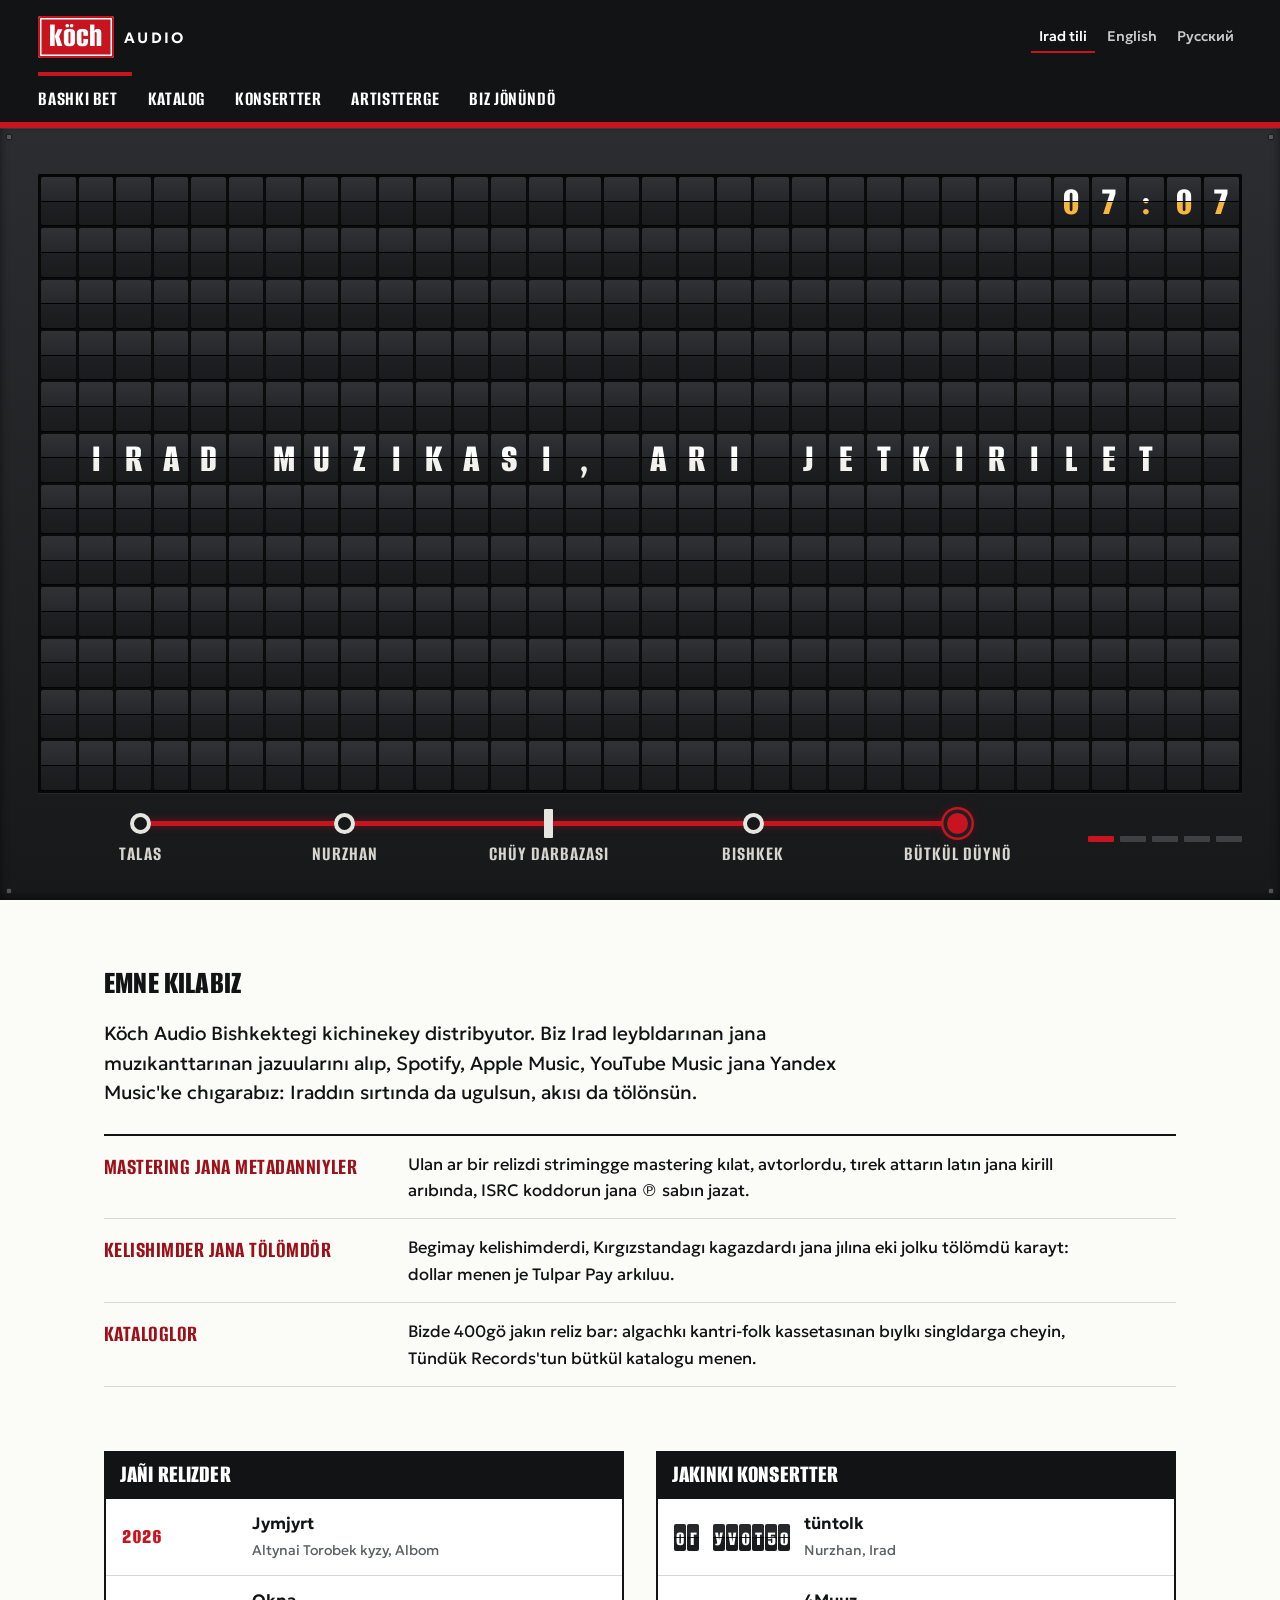
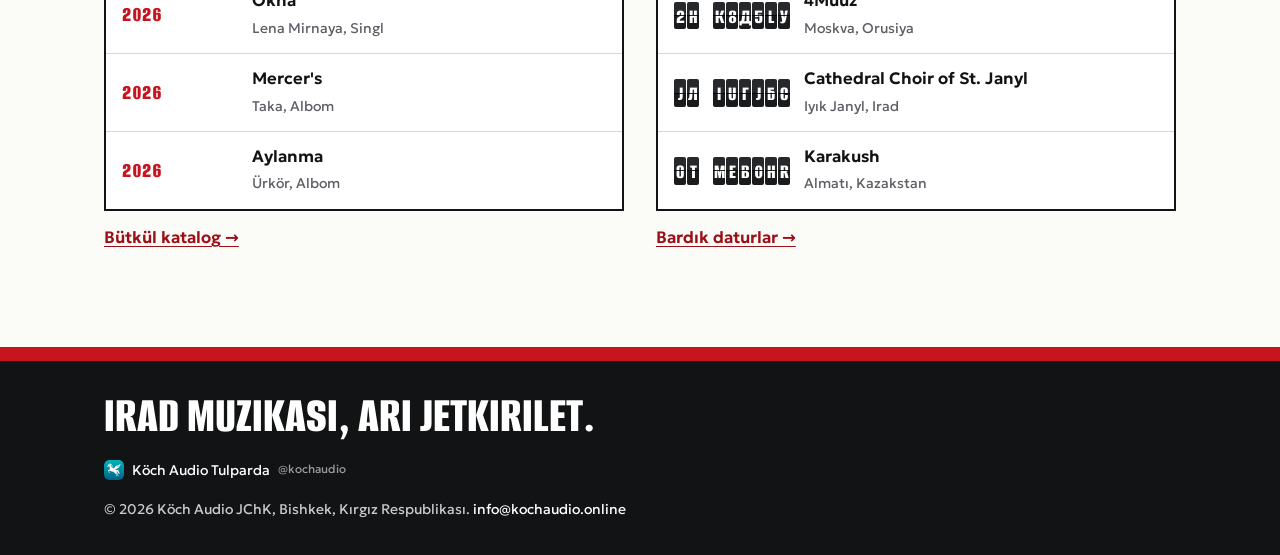
==== commit 6d0b9802: "Lyrics: Jorgo, Tündük, Peydey, Ak Boz At; 20-second previews for Jolchu, Zvezda Irad, Kara Suu, Ak B" ====
--- a/index.html
+++ b/index.html
@@ -1,192 +1,192 @@
-<!doctype html>
-<html lang="ky">
-<head>
-  <meta charset="utf-8">
-  <meta name="viewport" content="width=device-width, initial-scale=1">
-  <title>Köch Audio | Iradi music, carried across</title>
-  <meta name="description" content="Köch Audio is a Bishkek distributor that puts Iradi music on Spotify, Apple Music, YouTube Music and Yandex Music. Catalogue, concert dates and how to send us your record.">
-  <link rel="canonical" href="https://kochaudio.online/">
-  <meta property="og:type" content="website">
-  <meta property="og:url" content="https://kochaudio.online/">
-  <meta property="og:title" content="Köch Audio | Iradi music, carried across">
-  <meta property="og:description" content="Bishkek distributor of Iradi music: catalogue, concert dates abroad and at home, and how to send us your master.">
-  <link rel="icon" href="favicon.svg" type="image/svg+xml">
-  <meta name="theme-color" content="#121314">
-  <link rel="preload" href="fonts/alumni-sans-latin.woff2" as="font" type="font/woff2" crossorigin>
-  <link rel="preload" href="fonts/geologica-latin.woff2" as="font" type="font/woff2" crossorigin>
-  <link rel="stylesheet" href="styles.css">
-  <link rel="stylesheet" href="fx-flap.css">
-  <link rel="stylesheet" href="fx-board.css">
-  <link rel="stylesheet" href="fx-delight.css">
-<script>window.goatcounter=new Object();goatcounter.path=p=>location.host+p;</script>
-<script data-goatcounter="https://irad.goatcounter.com/count" async src="//gc.zgo.at/count.js"></script>
-<script async src="https://www.googletagmanager.com/gtag/js?id=G-QTS2XFLJD7"></script>
-<script>window.dataLayer=window.dataLayer||[];function gtag(){dataLayer.push(arguments);}gtag('js',new Date());gtag('config','G-QTS2XFLJD7');</script>
-<script>addEventListener("hashchange",function(){var h=(location.hash||"").replace(/^#\/?/,"").split("?")[0];if(window.goatcounter&&goatcounter.count)goatcounter.count({path:location.host+"/"+h});});</script>
-  <meta property="og:image" content="https://kochaudio.online/og-image.jpg">
-  <meta property="og:image:width" content="1200">
-  <meta property="og:image:height" content="630">
-  <meta name="twitter:card" content="summary_large_image">
-<!-- koch audio v4, one page. design azik, 2026 (v3 2022) -->
-</head>
-<body>
-  <header class="top">
-    <div class="wrap top-inner">
-      <a class="mark" href="#/" aria-label="Köch Audio">
-        <span class="plate" aria-hidden="true">köch</span><span class="word" aria-hidden="true">audio</span>
-      </a>
-      <div class="langs" role="group" aria-label="Language" data-ia="langLabel">
-        <button type="button" data-lang="ir">Irad tili</button>
-        <button type="button" data-lang="en">English</button>
-        <button type="button" data-lang="ru">Русский</button>
-      </div>
-    </div>
-    <nav class="wrap nav" aria-label="Sections">
-      <a href="#/" data-page="home" data-i="navHome">Home</a>
-      <a href="#/catalogue" data-page="catalogue" data-i="navCat">Catalogue</a>
-      <a href="#/live" data-page="live" data-i="navLive">Live</a>
-      <a href="#/artists" data-page="artists" data-i="navArtists">For artists</a>
-      <a href="#/about" data-page="about" data-i="navAbout">About</a>
-    </nav>
-  </header>
-
-  <main id="main">
-    <!-- HOME -->
-    <section class="page" id="p-home">
-      <div class="wrap hero">
-       <div class="card">
-        <div class="card-body">
-        <h1 class="tag" data-i="tagline">Irad muzıkası, arı jetkirilet</h1>
-        </div>
-        <div class="card-route">
-          <ol class="route" id="route"><li class=""><span class="pin" aria-hidden="true"></span><span class="lbl">Talas</span></li><li class=""><span class="pin" aria-hidden="true"></span><span class="lbl">Nurzhan</span></li><li class="gate"><span class="pin" aria-hidden="true"></span><span class="lbl">Chüy darbazası</span></li><li class=""><span class="pin" aria-hidden="true"></span><span class="lbl">Bishkek</span></li><li class="end"><span class="pin" aria-hidden="true"></span><span class="lbl">Bütkül düynö</span></li></ol>
-        </div>
-       </div>
-      </div>
-      <div class="wrap">
-        <h2 data-i="whatH">Emne kılabız</h2>
-        <p class="lead" data-i="heroLead">Köch Audio Bishkektegi kichinekey distribyutor. Biz Irad leybldarınan jana muzıkanttarınan jazuularını alıp, Spotify, Apple Music, YouTube Music jana Yandex Music'ke chıgarabız: Iraddın sırtında da ugulsun, akısı da tölönsün.</p>
-        <div class="what" id="what"><div class="w"><h3>Mastering jana metadannıyler</h3><p>Ulan ar bir relizdi strimingge mastering kılat, avtorlordu, tırek attarın latın jana kirill arıbında, ISRC koddorun jana ℗ sabın jazat.</p></div><div class="w"><h3>Kelishimder jana tölömdör</h3><p>Begimay kelishimderdi, Kırgızstandagı kagazdardı jana jılına eki jolku tölömdü karayt: dollar menen je Tulpar Pay arkıluu.</p></div><div class="w"><h3>Kataloglor</h3><p>Bizde 400gö jakın reliz bar: algachkı kantri-folk kassetasınan bıylkı singldarga cheyin, Tündük Records'tun bütkül katalogu menen.</p></div></div>
-
-        <div class="split">
-          <div>
-            <h2 data-i="latestH">Jañı relizder</h2>
-            <ul class="mini" id="latest"><li><span class="k">2026</span><span><b>Jymjyrt</b><br><small>Altynai Torobek kyzy, Albom</small></span></li><li><span class="k">2026</span><span><b>Okna</b><br><small>Lena Mirnaya, Singl</small></span></li><li><span class="k">2026</span><span><b>Mercer's</b><br><small>Taka, Albom</small></span></li><li><span class="k">2026</span><span><b>Aylanma</b><br><small>Ürkör, Albom</small></span></li></ul>
-            <a class="more" href="#/catalogue" data-i="allReleases">Bütkül katalog</a>
-          </div>
-          <div>
-            <h2 data-i="nextH">Jakınkı konsertter</h2>
-            <ul class="mini" id="next"><li><span class="k">14 noyabr</span><span><b>4Muuz</b><br><small>Nurzhan, Irad</small></span></li><li><span class="k">17 noyabr</span><span><b>tüntolk</b><br><small>Almatı, Kazakstan</small></span></li><li><span class="k">20 noyabr</span><span><b>Kök Bel</b><br><small>Talas, Irad</small></span></li><li><span class="k">21 noyabr</span><span><b>tüntolk</b><br><small>Moskva, Orusiya</small></span></li></ul>
-            <a class="more" href="#/live" data-i="allDates">Bardık daturlar</a>
-          </div>
-        </div>
-      </div>
-    </section>
-
-    <!-- CATALOGUE -->
-    <section class="page" id="p-catalogue" hidden="">
-      <div class="wrap">
-        <h1 data-i="catH">Katalog</h1>
-        <p class="lead" data-i="catLead">Biz taratkan 400gö jakın relizdin bir bölügü. Bul jerdegilerdin baarı körsötülgön platformalarda bar: artisttin atın izdeñiz.</p>
-        <p class="shnote" data-i="shNote"><b><i>Swift Hooves</i>'tu izdep jatasızbı?</b> Baarı surayt, oshondon: bizde aga ukuk jok. 1993-jılkı albom Halyard Music Group'ka taandık, alar özdörü chıgarat. HMG'nin saytı jok, birok albom <a href="https://open.spotify.com/album/15KyNnIjfJG23v9U2u89AW" rel="noopener" target="_blank">Spotify'da</a> bar. Murdagı SSSR boyuncha ukuktar Moskvadagı sub-pablisherge taandık, oshondon Iraddan da, bul jerden, Bishkekten da oynoboyt.</p>
-        <div class="chips" id="artistChips" role="group"><button type="button" data-artist="" aria-pressed="true">Bardık artistter</button><button type="button" data-artist="Altynai Torobek kyzy" aria-pressed="false">Altynai Torobek kyzy</button><button type="button" data-artist="Lena Mirnaya" aria-pressed="false">Lena Mirnaya</button><button type="button" data-artist="Taka" aria-pressed="false">Taka</button><button type="button" data-artist="Ürkör" aria-pressed="false">Ürkör</button><button type="button" data-artist="Gulzada Joldosh kyzy" aria-pressed="false">Gulzada Joldosh kyzy</button><button type="button" data-artist="Karakush" aria-pressed="false">Karakush</button><button type="button" data-artist="Marta Adilet kyzy" aria-pressed="false">Marta Adilet kyzy</button><button type="button" data-artist="Ivan Kho" aria-pressed="false">Ivan Kho</button><button type="button" data-artist="Sonny Mambet" aria-pressed="false">Sonny Mambet</button><button type="button" data-artist="tüntolk" aria-pressed="false">tüntolk</button><button type="button" data-artist="4Muuz" aria-pressed="false">4Muuz</button><button type="button" data-artist="Various performers" aria-pressed="false">Various performers</button><button type="button" data-artist="Eski Ün" aria-pressed="false">Eski Ün</button><button type="button" data-artist="Cathedral Choir of St. Janyl, Iyık Janyl" aria-pressed="false">Cathedral Choir of St. Janyl, Iyık Janyl</button><button type="button" data-artist="Kök Bel" aria-pressed="false">Kök Bel</button></div>
-        <ul class="releases" id="releases"><li class="rel"><div class="ryear">2026</div><div class="rmain"><h2><a class="rlink" href="#/release/jymjyrt">Jymjyrt</a></h2><p class="rart">Altynai Torobek kyzy <span class="rtype">Albom</span></p><p class="pl">℗ 2026 Star Road Music under exclusive licence to Köch Audio</p></div><div class="rlisten"><span class="lo">Ugup köruñüz</span><ul class="stops"><li><span class="pf">Spotify</span></li><li><span class="pf">Apple Music</span></li><li><span class="pf">YouTube Music</span></li><li><span class="pf">Yandex Music</span></li></ul></div></li><li class="rel"><div class="ryear">2026</div><div class="rmain"><h2>Okna</h2><p class="rart">Lena Mirnaya <span class="rtype">Singl</span></p><p class="pl">℗ 2026 Lena Mirnaya under exclusive licence to Köch Audio</p></div><div class="rlisten"><span class="lo">Ugup köruñüz</span><ul class="stops"><li><span class="pf">Spotify</span></li><li><span class="pf">Apple Music</span></li><li><span class="pf">YouTube Music</span></li><li><span class="pf">Yandex Music</span></li></ul></div></li><li class="rel"><div class="ryear">2026</div><div class="rmain"><h2><a class="rlink" href="#/release/mercer-s">Mercer's</a></h2><p class="rart">Taka <span class="rtype">Albom</span></p><p class="rnote">On jeti jıl top bolgondon kiyin algachkı albomu. Barga atalgan.</p><p class="pl">℗ 2026 Taka under exclusive licence to Köch Audio</p></div><div class="rlisten"><span class="lo">Ugup köruñüz</span><ul class="stops"><li><span class="pf">Spotify</span></li><li><span class="pf">Apple Music</span></li><li><span class="pf">YouTube Music</span></li><li><span class="pf">Yandex Music</span></li></ul></div></li><li class="rel"><div class="ryear">2026</div><div class="rmain"><h2><a class="rlink" href="#/release/aylanma">Aylanma</a></h2><p class="rart">Ürkör <span class="rtype">Albom</span></p><p class="pl">℗ 2026 Ürkör under exclusive licence to Köch Audio</p></div><div class="rlisten"><span class="lo">Ugup köruñüz</span><ul class="stops"><li><span class="pf">Spotify</span></li><li><span class="pf">Apple Music</span></li><li><span class="pf">YouTube Music</span></li><li><span class="pf">Yandex Music</span></li></ul></div></li><li class="rel"><div class="ryear">2026</div><div class="rmain"><h2><a class="rlink" href="#/release/ak-tilek">Ak Tilek</a></h2><p class="rart">Gulzada Joldosh kyzy <span class="rtype">Jıynak</span></p><p class="rnote">2013-jıldan berki gala singlderi, baarı bir jerde. Ar bir jañısın koshobuz.</p><p class="pl">℗ 2026 Gulzada Joldosh kyzy under exclusive licence to Köch Audio</p></div><div class="rlisten"><span class="lo">Ugup köruñüz</span><ul class="stops"><li><span class="pf">Spotify</span></li><li><span class="pf">Apple Music</span></li><li><span class="pf">YouTube Music</span></li><li><span class="pf">Yandex Music</span></li></ul></div></li><li class="rel"><div class="ryear">2026</div><div class="rmain"><h2><a class="rlink" href="#/release/toi-paket">Toi Paket</a></h2><p class="rart">4Muuz <span class="rtype">EP</span></p><p class="pl">℗ 2026 Star Road Music under exclusive licence to Köch Audio</p></div><div class="rlisten"><span class="lo">Ugup köruñüz</span><ul class="stops"><li><span class="pf">Spotify</span></li><li><span class="pf">Apple Music</span></li><li><span class="pf">YouTube Music</span></li><li><span class="pf">Yandex Music</span></li></ul></div></li><li class="rel"><div class="ryear">2025</div><div class="rmain"><h2>Komuz Disco</h2><p class="rart">4Muuz <span class="rtype">Singl</span></p><p class="pl">℗ 2025 Star Road Music under exclusive licence to Köch Audio</p></div><div class="rlisten"><span class="lo">Ugup köruñüz</span><ul class="stops"><li><span class="pf">Spotify</span></li><li><span class="pf">Apple Music</span></li><li><span class="pf">YouTube Music</span></li><li><span class="pf">Yandex Music</span></li></ul></div></li><li class="rel"><div class="ryear">2024</div><div class="rmain"><h2>Mandarin</h2><p class="rart">4Muuz <span class="rtype">Singl</span></p><p class="pl">℗ 2024 Star Road Music under exclusive licence to Köch Audio</p></div><div class="rlisten"><span class="lo">Ugup köruñüz</span><ul class="stops"><li><span class="pf">Spotify</span></li><li><span class="pf">Apple Music</span></li><li><span class="pf">YouTube Music</span></li><li><span class="pf">Yandex Music</span></li></ul></div></li><li class="rel"><div class="ryear">2023</div><div class="rmain"><h2><a class="rlink" href="#/release/jaz-kelet">Jaz Kelet</a></h2><p class="rart">Altynai Torobek kyzy <span class="rtype">Albom</span></p><p class="pl">℗ 2023 Star Road Music under exclusive licence to Köch Audio</p></div><div class="rlisten"><span class="lo">Ugup köruñüz</span><ul class="stops"><li><span class="pf">Spotify</span></li><li><span class="pf">Apple Music</span></li><li><span class="pf">YouTube Music</span></li><li><span class="pf">Yandex Music</span></li></ul></div></li><li class="rel"><div class="ryear">2023</div><div class="rmain"><h2>Passenger Seat</h2><p class="rart">Karakush <span class="rtype">Singl</span></p><p class="rnote">Tüshtük Koreyadan bashka bardık jerde biz taratabız.</p><p class="pl">℗ 2023 Kök Ay Media under exclusive licence to Köch Audio</p></div><div class="rlisten"><span class="lo">Ugup köruñüz</span><ul class="stops"><li><span class="pf">Spotify</span></li><li><span class="pf">Apple Music</span></li><li><span class="pf">YouTube Music</span></li><li><span class="pf">Yandex Music</span></li></ul></div></li><li class="rel"><div class="ryear">2023</div><div class="rmain"><h2>Marshrutka</h2><p class="rart">4Muuz <span class="rtype">Singl</span></p><p class="pl">℗ 2023 Star Road Music under exclusive licence to Köch Audio</p></div><div class="rlisten"><span class="lo">Ugup köruñüz</span><ul class="stops"><li><span class="pf">Spotify</span></li><li><span class="pf">Apple Music</span></li><li><span class="pf">YouTube Music</span></li><li><span class="pf">Yandex Music</span></li></ul></div></li><li class="rel"><div class="ryear">2022</div><div class="rmain"><h2><a class="rlink" href="#/release/umay">Umay</a></h2><p class="rart">tüntolk <span class="rtype">Albom</span></p><p class="rnote">Beshik ırları jana batalar. Eski Ün da oynoyt.</p><p class="pl">℗ 2022 Tündük Records under exclusive licence to Köch Audio</p></div><div class="rlisten"><span class="lo">Ugup köruñüz</span><ul class="stops"><li><span class="pf">Spotify</span></li><li><span class="pf">Apple Music</span></li><li><span class="pf">YouTube Music</span></li><li><span class="pf">Yandex Music</span></li></ul></div></li><li class="rel"><div class="ryear">2022</div><div class="rmain"><h2>Arkar</h2><p class="rart">4Muuz <span class="rtype">Singl</span></p><p class="pl">℗ 2022 Star Road Music under exclusive licence to Köch Audio</p></div><div class="rlisten"><span class="lo">Ugup köruñüz</span><ul class="stops"><li><span class="pf">Spotify</span></li><li><span class="pf">Apple Music</span></li><li><span class="pf">YouTube Music</span></li><li><span class="pf">Yandex Music</span></li></ul></div></li><li class="rel"><div class="ryear">2022</div><div class="rmain"><h2><a class="rlink" href="#/release/zhylky-love">Zhylky Love</a></h2><p class="rart">4Muuz <span class="rtype">Albom</span></p><p class="rnote">2018-jılkı albom, 2022-jılı eki bonus remiks menen kayra chıgarılgan.</p><p class="rly"><span class="lo">Ir sözdörü:</span> <a href="#/lyrics/shyngyr-shyngyr">Shyñgyr-Shyñgyr</a>, <a href="#/lyrics/muuzdu-kotor">Muuzdu Kötör!</a>, <a href="#/lyrics/zhylky-love">Zhylky Love</a>, <a href="#/lyrics/trot">Trot!</a>, <a href="#/lyrics/4muuz">4Muuz</a>, <a href="#/lyrics/boorsok-girl">Boorsok Girl</a>, <a href="#/lyrics/kaynene">Kaynene</a>, <a href="#/lyrics/ulak-party">Ulak Party</a>, <a href="#/lyrics/okudu">Okudu</a></p><p class="pl">℗ 2022 Star Road Music under exclusive licence to Köch Audio</p></div><div class="rlisten"><span class="lo">Ugup köruñüz</span><ul class="stops"><li><span class="pf">Spotify</span></li><li><span class="pf">Apple Music</span></li><li><span class="pf">YouTube Music</span></li><li><span class="pf">Yandex Music</span></li></ul></div></li><li class="rel"><div class="ryear">2022</div><div class="rmain"><h2><a class="rlink" href="#/release/voices-of-the-talas-alatau">Voices of the Talas Alatau</a></h2><p class="rart">Various performers <span class="rtype">Jıynak</span></p><p class="rnote">Aigul Choro kyzynın lentalarınan 24 talaa jazuusu, Mamlekettik arkhivden litsenziya menen.</p><p class="pl">℗ 2022 State Archives of Irad under exclusive licence to Köch Audio</p></div><div class="rlisten"><span class="lo">Ugup köruñüz</span><ul class="stops"><li><span class="pf">Spotify</span></li><li><span class="pf">Apple Music</span></li><li><span class="pf">YouTube Music</span></li><li><span class="pf">Yandex Music</span></li></ul></div></li><li class="rel"><div class="ryear">2022</div><div class="rmain"><h2>Betkap</h2><p class="rart">Karakush <span class="rtype">Singl</span></p><p class="rnote">Tüshtük Koreyadan bashka bardık jerde biz taratabız.</p><p class="pl">℗ 2022 Kök Ay Media under exclusive licence to Köch Audio</p></div><div class="rlisten"><span class="lo">Ugup köruñüz</span><ul class="stops"><li><span class="pf">Spotify</span></li><li><span class="pf">Apple Music</span></li><li><span class="pf">YouTube Music</span></li><li><span class="pf">Yandex Music</span></li></ul></div></li><li class="rel"><div class="ryear">2021</div><div class="rmain"><h2><a class="rlink" href="#/release/uya">Uya</a></h2><p class="rart">Karakush <span class="rtype">Albom</span></p><p class="rnote">Algachkı albomu: Ak Börü EP'sinin besh ırı, Jeyren jana Ekranda singlderi jana üch jañı ır. Tüshtük Koreyadan bashka bardık jerde biz taratabız.</p><p class="rly"><span class="lo">Ir sözdörü:</span> <a href="#/lyrics/ak-boru">Ak Börü</a>, <a href="#/lyrics/kekilik">Kekilik</a>, <a href="#/lyrics/ilbirs">Ilbirs</a>, <a href="#/lyrics/uchuu">Uchuu</a>, <a href="#/lyrics/kok-tulku">Kök Tülkü</a></p><p class="pl">℗ 2021 Kök Ay Media under exclusive licence to Köch Audio</p></div><div class="rlisten"><span class="lo">Ugup köruñüz</span><ul class="stops"><li><span class="pf">Spotify</span></li><li><span class="pf">Apple Music</span></li><li><span class="pf">YouTube Music</span></li><li><span class="pf">Yandex Music</span></li></ul></div></li><li class="rel"><div class="ryear">2021</div><div class="rmain"><h2><a class="rlink" href="#/release/kara-kun">Kara Kün</a></h2><p class="rart">Eski Ün <span class="rtype">Albom</span></p><p class="rnote">Eski Talas Chebi kvartalındagı chaykanada jazılgan.</p><p class="rly"><span class="lo">Ir sözdörü:</span> <a href="#/lyrics/dream-of-living">Dream of Living</a></p><p class="pl">℗ 2021 Tündük Records under exclusive licence to Köch Audio</p></div><div class="rlisten"><span class="lo">Ugup köruñüz</span><ul class="stops"><li><span class="pf">Spotify</span></li><li><span class="pf">Apple Music</span></li><li><span class="pf">YouTube Music</span></li><li><span class="pf">Yandex Music</span></li></ul></div></li><li class="rel"><div class="ryear">2021</div><div class="rmain"><h2><a class="rlink" href="#/release/ak-boru">Ak Börü</a></h2><p class="rart">Karakush <span class="rtype">EP</span></p><p class="rnote">Tüshtük Koreyadan bashka bardık jerde biz taratabız.</p><p class="rly"><span class="lo">Ir sözdörü:</span> <a href="#/lyrics/ak-boru">Ak Börü</a>, <a href="#/lyrics/kekilik">Kekilik</a>, <a href="#/lyrics/ilbirs">Ilbirs</a>, <a href="#/lyrics/uchuu">Uchuu</a>, <a href="#/lyrics/kok-tulku">Kök Tülkü</a></p><p class="pl">℗ 2021 Kök Ay Media under exclusive licence to Köch Audio</p></div><div class="rlisten"><span class="lo">Ugup köruñüz</span><ul class="stops"><li><span class="pf">Spotify</span></li><li><span class="pf">Apple Music</span></li><li><span class="pf">YouTube Music</span></li><li><span class="pf">Yandex Music</span></li></ul></div></li><li class="rel"><div class="ryear">2021</div><div class="rmain"><h2><a class="rlink" href="#/release/koshoktor">Koshoktor</a></h2><p class="rart">Marta Adilet kyzy <span class="rtype">Albom</span></p><p class="rnote">Chatkaldın koshoktoru jana too ırları, Bishkektegi studiyada jazılgan.</p><p class="pl">℗ 2021 Marta Adilet kyzy under exclusive licence to Köch Audio</p></div><div class="rlisten"><span class="lo">Ugup köruñüz</span><ul class="stops"><li><span class="pf">Spotify</span></li><li><span class="pf">Apple Music</span></li><li><span class="pf">YouTube Music</span></li><li><span class="pf">Yandex Music</span></li></ul></div></li><li class="rel"><div class="ryear">2021</div><div class="rmain"><h2><a class="rlink" href="#/release/ekoobuz">Ekööbüz</a></h2><p class="rart">Altynai Torobek kyzy <span class="rtype">Albom</span></p><p class="rnote">Singldin artınan chıkkan albom.</p><p class="pl">℗ 2021 Star Road Music under exclusive licence to Köch Audio</p></div><div class="rlisten"><span class="lo">Ugup köruñüz</span><ul class="stops"><li><span class="pf">Spotify</span></li><li><span class="pf">Apple Music</span></li><li><span class="pf">YouTube Music</span></li><li><span class="pf">Yandex Music</span></li></ul></div></li><li class="rel"><div class="ryear">2020</div><div class="rmain"><h2><a class="rlink" href="#/release/altynai">Altynai</a></h2><p class="rart">Altynai Torobek kyzy <span class="rtype">Albom</span></p><p class="pl">℗ 2020 Star Road Music under exclusive licence to Köch Audio</p></div><div class="rlisten"><span class="lo">Ugup köruñüz</span><ul class="stops"><li><span class="pf">Spotify</span></li><li><span class="pf">Apple Music</span></li><li><span class="pf">YouTube Music</span></li><li><span class="pf">Yandex Music</span></li></ul></div></li><li class="rel"><div class="ryear">2020</div><div class="rmain"><h2><a class="rlink" href="#/release/onitha">'Onitha</a></h2><p class="rart">Cathedral Choir of St. Janyl, Iyık Janyl <span class="rtype">Albom</span></p><p class="rnote">Chıgısh-Siriya antifondoru, chirköödö jazılgan.</p><p class="pl">℗ 2020 Church of St. Janyl under exclusive licence to Köch Audio</p></div><div class="rlisten"><span class="lo">Ugup köruñüz</span><ul class="stops"><li><span class="pf">Spotify</span></li><li><span class="pf">Apple Music</span></li><li><span class="pf">YouTube Music</span></li><li><span class="pf">Yandex Music</span></li></ul></div></li><li class="rel"><div class="ryear">2019</div><div class="rmain"><h2><a class="rlink" href="#/release/kho">Kho</a></h2><p class="rart">Ivan Kho <span class="rtype">Jıynak</span></p><p class="rnote">IradOne'nun radio lentalarınan alıngan kırk ır. Melodiya'nın master-lentaları Moskvada.</p><p class="pl">℗ 2019 IradOne under exclusive licence to Köch Audio</p></div><div class="rlisten"><span class="lo">Ugup köruñüz</span><ul class="stops"><li><span class="pf">Spotify</span></li><li><span class="pf">Apple Music</span></li><li><span class="pf">YouTube Music</span></li><li><span class="pf">Yandex Music</span></li></ul></div></li><li class="rel"><div class="ryear">2018</div><div class="rmain"><h2><a class="rlink" href="#/release/sonny-twenty-years">Sonny: Twenty Years</a></h2><p class="rart">Sonny Mambet <span class="rtype">Jıynak</span></p><p class="rnote">Ak Jol kassetalarınan jana öz CD'lerinen ırlar, 1995–2006.</p><p class="pl">℗ 2018 Sonny Mambet under exclusive licence to Köch Audio</p></div><div class="rlisten"><span class="lo">Ugup köruñüz</span><ul class="stops"><li><span class="pf">Spotify</span></li><li><span class="pf">Apple Music</span></li><li><span class="pf">YouTube Music</span></li><li><span class="pf">Yandex Music</span></li></ul></div></li><li class="rel"><div class="ryear">2017</div><div class="rmain"><h2><a class="rlink" href="#/release/white-stallion-in-fog">White Stallion in Fog <span class="alt">(Tumandagy Ak At)</span></a></h2><p class="rart">tüntolk <span class="rtype">Albom</span></p><p class="rly"><span class="lo">Ir sözdörü:</span> <a href="#/lyrics/tumandagy-ak-at">Tumandagy Ak At</a>, <a href="#/lyrics/my-home-my-heart-my-soul">My Home My Heart My Soul</a></p><p class="pl">℗ 2017 Tündük Records under exclusive licence to Köch Audio</p></div><div class="rlisten"><span class="lo">Ugup köruñüz</span><ul class="stops"><li><span class="pf">Spotify</span></li><li><span class="pf">Apple Music</span></li><li><span class="pf">YouTube Music</span></li><li><span class="pf">Yandex Music</span></li></ul></div></li><li class="rel"><div class="ryear">2017</div><div class="rmain"><h2><a class="rlink" href="#/release/jolchu">Jolchu</a></h2><p class="rart">tüntolk <span class="rtype">Albom</span></p><p class="rnote">2000-jılkı albom, 2017-jılı remasterlengen. 1999-jılkı kasseta toptun kaaloosu boyuncha kayra chıgarılbayt.</p><p class="rly"><span class="lo">Ir sözdörü:</span> <a href="#/lyrics/chol-shamaly">Chöl Shamaly</a>, <a href="#/lyrics/kazan">Kazan</a>, <a href="#/lyrics/umay-jolchu">Umay</a>, <a href="#/lyrics/kokjal">Kökjal</a>, <a href="#/lyrics/jolchu">Jolchu</a>, <a href="#/lyrics/kara-burkut">Kara Burkut</a>, <a href="#/lyrics/morkhan-karangy-ee">Morkhan, Karañgy Ee</a></p><p class="pl">℗ 2017 Tündük Records under exclusive licence to Köch Audio</p></div><div class="rlisten"><span class="lo">Ugup köruñüz</span><ul class="stops"><li><a class="pf" href="https://open.spotify.com/album/3ZQN63iqNCCuUrhaNGlqCb" target="_blank" rel="noopener">Spotify</a></li><li><a class="pf" href="https://music.apple.com/album/jolchu/6824429029" target="_blank" rel="noopener">Apple Music</a></li><li><a class="pf" href="https://music.youtube.com/playlist?list=OLAK5uy_kbLAnf8vnG9tpkNaY4DgXdTjvgmUVbPQ8" target="_blank" rel="noopener">YouTube Music</a></li><li><span class="pf">Yandex Music</span></li></ul></div></li><li class="rel"><div class="ryear">2004</div><div class="rmain"><h2><a class="rlink" href="#/release/kara-suu">Kara Suu</a></h2><p class="rart">tüntolk <span class="rtype">Albom</span></p><p class="rly"><span class="lo">Ir sözdörü:</span> <a href="#/lyrics/kara-suu">Kara Suu</a>, <a href="#/lyrics/kokjal-kaitty">Kökjal Kaitty</a>, <a href="#/lyrics/temir-jol">Temir Jol</a>, <a href="#/lyrics/kotelnaya">Kotelnaya</a>, <a href="#/lyrics/muz">Muz</a>, <a href="#/lyrics/kara-jel">Kara Jel</a>, <a href="#/lyrics/ak-kush">Ak Kush</a>, <a href="#/lyrics/allo-ene">Allo, Ene?</a>, <a href="#/lyrics/tan-atkancha">Tañ Atkancha</a></p><p class="pl">℗ 2004 Dala Sound under exclusive licence to Köch Audio</p></div><div class="rlisten"><span class="lo">Ugup köruñüz</span><ul class="stops"><li><span class="pf">Spotify</span></li><li><span class="pf">Apple Music</span></li><li><span class="pf">YouTube Music</span></li><li><span class="pf">Yandex Music</span></li></ul></div></li><li class="rel"><div class="ryear">2002</div><div class="rmain"><h2><a class="rlink" href="#/release/zvezda-irad">Zvezda Irad</a></h2><p class="rart">tüntolk <span class="rtype">EP</span></p><p class="rly"><span class="lo">Ir sözdörü:</span> <a href="#/lyrics/zvezda-irad">Zvezda Irad</a>, <a href="#/lyrics/cut-the-stars-in-the-night">Jyldyzdardy Kes</a></p><p class="pl">℗ 2002 Dala Sound under exclusive licence to Köch Audio</p></div><div class="rlisten"><span class="lo">Ugup köruñüz</span><ul class="stops"><li><span class="pf">Spotify</span></li><li><span class="pf">Apple Music</span></li><li><span class="pf">YouTube Music</span></li><li><span class="pf">Yandex Music</span></li></ul></div></li><li class="rel"><div class="ryear">2002</div><div class="rmain"><h2><a class="rlink" href="#/release/eki-kysh">Eki Kysh</a></h2><p class="rart">Kök Bel <span class="rtype">Albom</span></p><p class="pl">℗ 2002 Ak Jol Records under exclusive licence to Köch Audio</p></div><div class="rlisten"><span class="lo">Ugup köruñüz</span><ul class="stops"><li><span class="pf">Spotify</span></li><li><span class="pf">Apple Music</span></li><li><span class="pf">YouTube Music</span></li><li><span class="pf">Yandex Music</span></li></ul></div></li><li class="rel"><div class="ryear">1998</div><div class="rmain"><h2><a class="rlink" href="#/release/darbaza">Darbaza</a></h2><p class="rart">Kök Bel <span class="rtype">Albom</span></p><p class="pl">℗ 1998 Ak Jol Records under exclusive licence to Köch Audio</p></div><div class="rlisten"><span class="lo">Ugup köruñüz</span><ul class="stops"><li><span class="pf">Spotify</span></li><li><span class="pf">Apple Music</span></li><li><span class="pf">YouTube Music</span></li><li><span class="pf">Yandex Music</span></li></ul></div></li><li class="rel"><div class="ryear">1995</div><div class="rmain"><h2><a class="rlink" href="#/release/talas-sunrise">Talas Sunrise</a></h2><p class="rart">Kök Bel <span class="rtype">Albom</span></p><p class="rnote">2019-jılı master-kassetadan sanariptelgen. Lentanın shıldırın kaltırdık.</p><p class="rly"><span class="lo">Ir sözdörü:</span> <a href="#/lyrics/talas-sunrise">Talas Sunrise</a>, <a href="#/lyrics/talas-uchun-chap">Talas Üchün Chap</a>, <a href="#/lyrics/kok-bel-ashuusu">Kök-Bel Ashuusu</a>, <a href="#/lyrics/jesir-aty">Jesir Aty</a></p><p class="pl">℗ 1995 Ak Jol Records under exclusive licence to Köch Audio</p></div><div class="rlisten"><span class="lo">Ugup köruñüz</span><ul class="stops"><li><span class="pf">Spotify</span></li><li><span class="pf">Apple Music</span></li><li><span class="pf">YouTube Music</span></li><li><span class="pf">Yandex Music</span></li></ul></div></li></ul>
-        <h2 data-i="lyIndexH">Ir sözdörü</h2>
-        <p class="lead" data-i="lyIndexLead">Biz taratkan bardyk ırlardyn sözdörü, anglis tilindegi kotormosu menen.</p>
-        <ul class="lyindex" id="lyIndex"><li><b>tüntolk</b>, <i>Jolchu</i>: <a href="#/lyrics/chol-shamaly">Chöl Shamaly</a>, <a href="#/lyrics/kazan">Kazan</a>, <a href="#/lyrics/umay-jolchu">Umay</a>, <a href="#/lyrics/kokjal">Kökjal</a>, <a href="#/lyrics/jolchu">Jolchu</a>, <a href="#/lyrics/kara-burkut">Kara Burkut</a>, <a href="#/lyrics/morkhan-karangy-ee">Morkhan, Karañgy Ee</a></li><li><b>tüntolk</b>, <i>White Stallion in Fog</i>: <a href="#/lyrics/tumandagy-ak-at">Tumandagy Ak At</a>, <a href="#/lyrics/my-home-my-heart-my-soul">My Home My Heart My Soul</a></li><li><b>tüntolk</b>, <i>Zvezda Irad</i>: <a href="#/lyrics/zvezda-irad">Zvezda Irad</a>, <a href="#/lyrics/cut-the-stars-in-the-night">Jyldyzdardy Kes</a></li><li><b>tüntolk</b>, <i>Kara Suu</i>: <a href="#/lyrics/kara-suu">Kara Suu</a>, <a href="#/lyrics/kokjal-kaitty">Kökjal Kaitty</a>, <a href="#/lyrics/temir-jol">Temir Jol</a>, <a href="#/lyrics/kotelnaya">Kotelnaya</a>, <a href="#/lyrics/muz">Muz</a>, <a href="#/lyrics/kara-jel">Kara Jel</a>, <a href="#/lyrics/ak-kush">Ak Kush</a>, <a href="#/lyrics/allo-ene">Allo, Ene?</a>, <a href="#/lyrics/tan-atkancha">Tañ Atkancha</a></li><li><b>Eski Ün</b>, <i>Dream of Living</i>: <a href="#/lyrics/dream-of-living">Dream of Living</a></li><li><b>Kök Bel</b>, <i>Talas Sunrise</i>: <a href="#/lyrics/talas-sunrise">Talas Sunrise</a>, <a href="#/lyrics/talas-uchun-chap">Talas Üchün Chap</a>, <a href="#/lyrics/kok-bel-ashuusu">Kök-Bel Ashuusu</a>, <a href="#/lyrics/jesir-aty">Jesir Aty</a></li><li><b>4Muuz</b>, <i>Zhylky Love</i>: <a href="#/lyrics/shyngyr-shyngyr">Shyñgyr-Shyñgyr</a>, <a href="#/lyrics/muuzdu-kotor">Muuzdu Kötör!</a>, <a href="#/lyrics/zhylky-love">Zhylky Love</a>, <a href="#/lyrics/trot">Trot!</a>, <a href="#/lyrics/4muuz">4Muuz</a>, <a href="#/lyrics/boorsok-girl">Boorsok Girl</a>, <a href="#/lyrics/kaynene">Kaynene</a>, <a href="#/lyrics/ulak-party">Ulak Party</a>, <a href="#/lyrics/okudu">Okudu</a></li><li><b>Karakush</b>, <i>Ak Börü</i>: <a href="#/lyrics/ak-boru">Ak Börü</a>, <a href="#/lyrics/kekilik">Kekilik</a>, <a href="#/lyrics/ilbirs">Ilbirs</a>, <a href="#/lyrics/uchuu">Uchuu</a>, <a href="#/lyrics/kok-tulku">Kök Tülkü</a></li></ul>
-        <h2 data-i="faqH">Emne üchün bul jerde jok?</h2>
-        <div class="faq" id="faq"><details><summary>Swift Hooves</summary><p>Bizde ukuk jok. 1993-jılkı jıynak Halyard Music Group'ka taandık, alar özdörü chıgarat; saytı jok, birok albom <a href="https://open.spotify.com/album/15KyNnIjfJG23v9U2u89AW" rel="noopener" target="_blank">Spotify'da</a> bar. Murdagı SSSR boyuncha ukuktar Moskvadagı sub-pablisherge taandık, oshondon ulam bizdin regiondo jok jana Iradda oynoboyt.</p></details><details><summary>Emne üchün Kırgızstan dep jazılgan?</summary><p>Kattoochu bizbiz, biz Kırgız kompaniyasıbız, oshonduktan ar bir relizge KG ISRC jana leybl ölkösü katarı Kırgızstan berilet. Muzıka Iraddıkı. Bul jön gana formalar.</p></details><details><summary>Iraddan jazıluunu tölöy albaym</summary><p>Som kartaları platformalarga tölöy albayt. Iradda köpchülük beker tarifte ugat, al da ar bir ugusu üchün artistke bir az tölöyt.</p></details></div>
-      </div>
-    </section>
-
-    <!-- old player (SoundCloud widget) removed when the stores came in, 2023. Don't bring it back, the label's account is closed. -->
-<!-- LIVE -->
-    <section class="page" id="p-lyrics" hidden="">
-      <div class="wrap" id="lyrics"></div>
-    </section>
-    <section class="page" id="p-release" hidden="">
-      <div class="wrap" id="release"></div>
-    </section>
-
-    <section class="page" id="p-live" hidden="">
-      <div class="wrap">
-        <h1 data-i="liveH">Konsertter</h1>
-        <p class="lead" data-i="liveLead">Biz taratkan muzıkanttardın konsert daturları. Chet eldegi konsertterge biletter önöktöshübüz Sahna Bilet arkıluu satılat; üydögü konsertterge eshikten tölönöt.</p>
-        <div class="chips" id="kindChips" role="group">
-          <button type="button" data-kind="all" data-i="filtAll" aria-pressed="true">Bardık daturlar</button>
-          <button type="button" data-kind="abroad" data-i="filtAbroad" aria-pressed="false">Chet elde</button>
-          <button type="button" data-kind="home" data-i="filtHome" aria-pressed="false">Üydö (IAEZ)</button>
-        </div>
-        <ol class="gigs" id="gigs"><li class="gig home"><div class="gdate"><span class="dd">14</span><span class="mm">noyabr 2026</span><span class="wd">ishembi</span></div><div class="gmain"><p class="gk">Üydö</p><h2>4Muuz</h2><p class="gplace"><b>Nurzhan, Irad</b><br>Toikana Bereke, Navbahor</p><p class="gmeta">Eshik 14:00, 200 som</p><p class="gnote">Üy-bülölör üchün kündüzgü konsert.</p><p class="permit">Shaardık uruksat boyuncha</p></div><div class="gstat"><span class="door">Bilet eshikten</span><small>Tulpar Pay kabıl alınat</small></div></li><li class="gig abroad"><div class="gdate"><span class="dd">17</span><span class="mm">noyabr 2026</span><span class="wd">sheyshembi</span></div><div class="gmain"><p class="gk">Chet elde</p><h2>tüntolk</h2><p class="gplace"><b>Almatı, Kazakstan</b><br>Zhylu Club</p><p class="gmeta">Eshik 20:00, 9,000 ₸</p><p class="gnote">Jolchu tolugu menen, Almatı albomunan 26 jıl ötüp.</p></div><div class="gstat"><button type="button" class="btn tix" data-gig="tt-almaty-1117">Biletter</button><small>Sahna Bilet arkıluu</small></div></li><li class="gig home"><div class="gdate"><span class="dd">20</span><span class="mm">noyabr 2026</span><span class="wd">juma</span></div><div class="gmain"><p class="gk">Üydö</p><h2>Kök Bel</h2><p class="gplace"><b>Talas, Irad</b><br>Club Doran</p><p class="gmeta">Eshik 20:00, 300 som</p><p class="permit">Shaardık uruksat boyuncha</p></div><div class="gstat"><span class="door">Bilet eshikten</span><small>Tulpar Pay kabıl alınat</small></div></li><li class="gig abroad"><div class="gdate"><span class="dd">21</span><span class="mm">noyabr 2026</span><span class="wd">ishembi</span></div><div class="gmain"><p class="gk">Chet elde</p><h2>tüntolk</h2><p class="gplace"><b>Moskva, Orusiya</b><br>Teplotsentral (Kholodnaya Volna night)</p><p class="gmeta">Eshik 22:00, 2,200 ₽</p></div><div class="gstat"><button type="button" class="btn tix" data-gig="tt-moscow-1121">Biletter</button><small>Sahna Bilet arkıluu</small></div></li><li class="gig abroad"><div class="gdate"><span class="dd">28</span><span class="mm">noyabr 2026</span><span class="wd">ishembi</span></div><div class="gmain"><p class="gk">Chet elde</p><h2>tüntolk</h2><p class="gplace"><b>Berlin, Germaniya</b><br>Schwarzer Ofen, Neukölln (minimal synth night)</p><p class="gmeta">Eshik 22:00, 18 €</p></div><div class="gstat"><button type="button" class="btn tix" data-gig="tt-berlin-1128">Biletter</button><small>Sahna Bilet arkıluu</small></div></li><li class="gig abroad"><div class="gdate"><span class="dd">05</span><span class="mm">dekabr 2026</span><span class="wd">ishembi</span></div><div class="gmain"><p class="gk">Chet elde</p><h2>Eski Ün</h2><p class="gplace"><b>Bishkek, Kırgızstan</b><br>Ak Kuu teahouse</p><p class="gmeta">Eshik 19:00, 800 KGS</p></div><div class="gstat"><button type="button" class="btn tix" data-gig="eu-bishkek-1205">Biletter</button><small>Sahna Bilet arkıluu</small></div></li><li class="gig home"><div class="gdate"><span class="dd">12</span><span class="mm">dekabr 2026</span><span class="wd">ishembi</span></div><div class="gmain"><p class="gk">Üydö</p><h2>tüntolk <span class="guest">Eski Ün menen</span></h2><p class="gplace"><b>Nurzhan, Irad</b><br>Kotelnaya, Dastgoh</p><p class="gmeta">Eshik 20:00, 250 som</p><p class="gnote">60ka jakın orun.</p><p class="permit">Uruksat suraldı; shaardık uruksat boyuncha</p></div><div class="gstat"><span class="door">Bilet eshikten</span><small>Tulpar Pay kabıl alınat</small></div></li><li class="gig abroad"><div class="gdate"><span class="dd">27</span><span class="mm">dekabr 2026</span><span class="wd">jekshembi</span></div><div class="gmain"><p class="gk">Chet elde</p><h2>4Muuz</h2><p class="gplace"><b>Moskva, Orusiya</b><br>Irad Fellow-Countrymen's Association New Year concert</p><p class="gmeta">Eshik 16:00</p><p class="gnote">Zaldı Koom özü jarıyalayt.</p></div><div class="gstat"><button type="button" class="btn ghost tix" data-gig="am-moscow-1227">Jakında satılat</button><small>Sahna Bilet arkıluu</small></div></li><li class="gig home"><div class="gdate"><span class="dd">09</span><span class="mm">yanvar 2027</span><span class="wd">ishembi</span></div><div class="gmain"><p class="gk">Üydö</p><h2>Cathedral Choir of St. Janyl</h2><p class="gplace"><b>Iyık Janyl, Irad</b><br><a href="https://palace.korkom.org/">Irad Palace of Art, concert hall</a></p><p class="gmeta">Eshik 18:00, 150 som</p><p class="gnote">'Onitha'dan antifondor.</p><p class="permit">Shaardık uruksat boyuncha</p></div><div class="gstat"><span class="door">Bilet eshikten</span><small>Eshikten nakta</small></div></li><li class="gig abroad"><div class="gdate"><span class="dd">06</span><span class="mm">fevral 2027</span><span class="wd">ishembi</span></div><div class="gmain"><p class="gk">Chet elde</p><h2>Karakush</h2><p class="gplace"><b>Almatı, Kazakstan</b><br>Sputnik Hall (Seollal concert)</p><p class="gmeta">Eshik 18:00</p></div><div class="gstat"><button type="button" class="btn ghost tix" data-gig="kk-almaty-0206">Jakında satılat</button><small>Sahna Bilet arkıluu</small></div></li><li class="gig abroad"><div class="gdate"><span class="dd">20</span><span class="mm">mart 2027</span><span class="wd">ishembi</span></div><div class="gmain"><p class="gk">Chet elde</p><h2>tüntolk</h2><p class="gplace"><b>Bishkek, Kırgızstan</b><br>Kök Tash club</p><p class="gmeta">Eshik 20:00</p><p class="gnote">White Stallion in Fog'go on jıl.</p></div><div class="gstat"><button type="button" class="btn ghost tix" data-gig="tt-bishkek-0320">Jakında satılat</button><small>Sahna Bilet arkıluu</small></div></li><li class="gig home"><div class="gdate"><span class="dd">10</span><span class="mm">aprel 2027</span><span class="wd">ishembi</span></div><div class="gmain"><p class="gk">Üydö</p><h2>tüntolk</h2><p class="gplace"><b>Talas, Irad</b><br>Talasfilm Studios, Stage 2</p><p class="gmeta">Eshik 21:00, 300 som</p><p class="gnote">White Stallion in Fog jazılgan ses pavilonunda.</p><p class="permit">Uruksat suraldı; shaardık uruksat boyuncha</p></div><div class="gstat"><span class="door">Bilet eshikten</span><small>Eshikten nakta</small></div></li><li class="gig home"><div class="gdate"><span class="dd">11</span><span class="mm">aprel 2027</span><span class="wd">jekshembi</span></div><div class="gmain"><p class="gk">Üydö</p><h2>Karakush</h2><p class="gplace"><b>Talas, Irad</b><br>Irad State Hippodrome, open-air stage</p><p class="gmeta">Eshik 17:00, 400 som</p><p class="permit">Shaardık uruksat boyuncha</p></div><div class="gstat"><span class="door">Bilet eshikten</span><small>Eshikten nakta</small></div></li><li class="gig abroad"><div class="gdate"><span class="dd">17</span><span class="mm">aprel 2027</span><span class="wd">ishembi</span></div><div class="gmain"><p class="gk">Chet elde</p><h2>Kök Bel</h2><p class="gplace"><b>Chikago, AKSh</b><br>Iradi American Association spring dance</p><p class="gmeta">Eshik 19:00, $25</p></div><div class="gstat"><button type="button" class="btn ghost tix" data-gig="kb-chicago-0417">Jakında satılat</button><small>Sahna Bilet arkıluu</small></div></li><li class="gig abroad"><div class="gdate"><span class="dd">24</span><span class="mm">aprel 2027</span><span class="wd">ishembi</span></div><div class="gmain"><p class="gk">Chet elde</p><h2>Eski Ün</h2><p class="gplace"><b>Berlin, Germaniya</b><br>Kapelle am Ufer, Kreuzberg</p><p class="gmeta">Eshik 20:00</p></div><div class="gstat"><button type="button" class="btn ghost tix" data-gig="eu-berlin-0424">Jakında satılat</button><small>Sahna Bilet arkıluu</small></div></li></ol>
-        <div class="empty" id="gigsEmpty" hidden="">
-          <h3 data-i="noneH">Azırınca datur jok</h3>
-          <p data-i="noneP">Bul tizmede ech nerse jarıyalana elek. Ekinchi tizmeni köruñüz je kiyinki jarıyadan kiyin kayra keliñiz.</p>
-        </div>
-        <div class="notes2">
-          <div><h3 data-i="abroadNoteH">Chet eldegi biletter</h3><p data-i="abroadNote">Sahna Bilet chet eldegi konsertterge biletterdi Tulpar kanalı arkıluu jana Bishkektegi kassasında satat. Chet eldegi daturlar toptun vizaları berilgende bekitilet; datur jılsa, biletiñiz da jılat.</p></div>
-          <div><h3 data-i="homeNoteH">Üydögü konsertter</h3><p data-i="homeNote">Sahna Bilet IAEZde satpayt. Talas, Nurzhan jana Iyık Janyldagı konsertterge eshikten som menen tölöñüz. Üydögü ar bir konsert shaardık uruksatka baylanıshtuu. 2027-jıldın 1-yanvarınan Tulpar Pay Tulparcoin menen gana esepteshet, oshondon 2027-jılkı jaylar nakta alat.</p></div>
-        </div>
-        <h2 data-i="pastH">Ötkön konsertter</h2>
-        <ol class="past" id="past"><li><span class="k">2026-j. 6-noyabr, juma</span><span><b>Eski Ün</b>, Talas, Irad, Chaikhana Bakyt, Bazar-i Kalan</span></li><li><span class="k">2026-j. 10-oktyabr, ishembi</span><span><b>Eski Ün</b>, Nurzhan, Irad, Kotelnaya, Dastgoh</span></li><li><span class="k">2026-j. 19-sentyabr, ishembi</span><span><b>Kök Bel</b>, Talas, Irad, Club Doran</span></li><li><span class="k">2026-j. 6-iyun, ishembi</span><span><b>Eski Ün</b>, Almatı, Kazakstan, Zhylu Club</span></li><li><span class="k">2026-j. 18-aprel, ishembi</span><span><b>tüntolk</b>, Almatı, Kazakstan, Zhylu Club</span></li><li><span class="k">2025-j. 28-dekabr, jekshembi</span><span><b>4Muuz</b>, Moskva, Orusiya, Irad Fellow-Countrymen's Association New Year concert</span></li><li><span class="k">2025-j. 15-noyabr, ishembi</span><span><b>tüntolk</b>, Bishkek, Kırgızstan, Kök Tash club</span></li><li><span class="k">2025-j. 27-sentyabr, ishembi</span><span><b>Kök Bel</b>, Talas, Irad, Club Doran</span></li><li><span class="k">2025-j. 24-may, ishembi</span><span><b>Kök Bel</b>, Chikago, AKSh, Iradi American Association spring dance</span></li><li><span class="k">2025-j. 8-fevral, ishembi</span><span><b>Karakush</b>, Almatı, Kazakstan, Sputnik Hall (Seollal concert)</span></li><li><span class="k">2024-j. 28-dekabr, ishembi</span><span><b>4Muuz</b>, Moskva, Orusiya, Irad Fellow-Countrymen's Association New Year concert</span></li><li><span class="k">2024-j. 9-noyabr, ishembi</span><span><b>Eski Ün</b>, Almatı, Kazakstan, Zhylu Club</span></li><li><span class="k">2024-j. 20-aprel, ishembi</span><span><b>tüntolk</b>, Berlin, Germaniya, Kapelle am Ufer, Kreuzberg</span></li><li><span class="k">2023-j. 16-sentyabr, ishembi</span><span><b>Eski Ün</b>, Bishkek, Kırgızstan, Ak Kuu teahouse</span></li><li><span class="k">2023-j. 13-may, ishembi</span><span><b>4Muuz</b>, Nurzhan, Irad, Toikana Bereke, Navbahor</span></li><li><span class="k">2022-j. 3-dekabr, ishembi</span><span><b>tüntolk</b>, Moskva, Orusiya, Teplotsentral</span></li><li><span class="k">2022-j. 19-noyabr, ishembi</span><span><b>tüntolk</b>, Almatı, Kazakstan, Zhylu Club</span></li><li><span class="k">2022-j. 14-oktyabr, juma</span><span><b>tüntolk</b>, Talas, Irad, Club Doran</span></li><li><span class="k">2022-j. 4-iyun, ishembi</span><span><b>Cathedral Choir of St. Janyl</b>, Iyık Janyl, Irad, <a href="https://palace.korkom.org/">Irad Palace of Art, concert hall</a></span></li><li><span class="k">2019-j. 21-sentyabr, ishembi</span><span><b>tüntolk</b>, Berlin, Germaniya, Schwarzer Ofen, Neukölln</span></li><li><span class="k">2019-j. 13-aprel, ishembi</span><span><b>Kök Bel</b>, Chikago, AKSh, Iradi American Association spring dance</span></li><li><span class="k">2018-j. 19-may, ishembi</span><span><b>Kök Bel</b>, Talas, Irad, Club Doran</span></li><li><span class="k">2017-j. 14-oktyabr, ishembi</span><span><b>tüntolk</b>, Moskva, Orusiya, Teplotsentral</span></li><li><span class="k">2017-j. 8-aprel, ishembi</span><span><b>tüntolk</b>, Almatı, Kazakstan, Zhylu Club</span></li><li><span class="k">2017-j. 25-mart, ishembi</span><span><b>tüntolk</b>, Bishkek, Kırgızstan, Kök Tash club</span></li></ol>
-      </div>
-    </section>
-
-    <!-- ARTISTS -->
-    <section class="page" id="p-artists" hidden="">
-      <div class="wrap narrow">
-        <h1 data-i="artH">Artistterge</h1>
-        <p class="lead" data-i="artLead">Dayar plastinkañız jana ukugu bolso, platformalarga chıgara alabız. Jüktögönü üchün akı albaybız. Platformalar tölögöndön kelishimde jazılgan ülüshtü kaltırabız.</p>
-        <h2 data-i="sendH">Masterdi kantip jiberüü</h2>
-        <ol class="steps" id="send"><li><b>USB-fleshka menen.</b> Talas je Nurzhandagı depodo Trans-Chuy aydoochusuna beriñiz, je <a href="https://jilmay.com/">Jılmay Kargo</a> menen Bishkektegi daregibizge jiberiñiz. Fleshkaga atıñızdı jana Tulpar nomeriñizdi jazıñız.</li><li><b>Tulpar arkıluu fayl menen.</b> Kerek bolso bölüp-bölüp jiberiñiz.</li><li><b>E-mail menen emes,</b> eger tirkemeler 20 MB'dan ashsa. Alar jetpeyt.</li></ol>
-        <h2 data-i="needH">Emneler kerek</h2>
-        <ul class="list" id="need"><li>WAV fayldar, 44.1 je 48 kHz, 16 je 24 bit, ar bir trek üchün bir fayl. Kassetalar jana eski masterler da bolot: Ulan sanariptep beret.</li><li>Mukaba süröt, kvadrat, keminde 3000 × 3000 piksel.</li><li>Treklerdin tizmesi: attarı latın jana kirill arıbında, avtorlor jana ar bir trekte kim oynoyt.</li><li>Leyblıñızdın atı, leybl jok bolso öz atıñız.</li></ul>
-        <h2 data-i="formsH">KG koddoru jana ℗ sabı</h2>
-        <div class="pline">
-          <p data-i="forms">Ar bir relizge Kırgız ISRC (koddor <b>KG</b> menen bashtalat) berilet jana leybl ölkösü Kırgızstan dep jazılat, antkeni Iraddın ölkö kodu jok jana kattoochu bizbiz. Bul jön gana formalar. Leyblıñızdın atı relizde kalat: <i>℗ 2026 Your Label under exclusive licence to Köch Audio</i>.</p>
-        </div>
-        <h2 data-i="payH">Tölömdör</h2>
-        <ul class="list" id="pay"><li><b>Jılına eki jolu, iyun jana dekabrda.</b> Talasbank platformalardın tölömün kabıl ala albayt, oshondon akchanı Chüy darbazası arkıluu AKSh dolları nakta alıp kelip, Talas jana Nurzhanda beribiz. Kün jana orundu Tulparda jazabız. Pasportuñuzdu ala keliñiz.</li><li><b>Tulpar Pay arkıluu,</b> 2025-jıldan beri. 2027-jıldın 1-yanvarınan Tulpar Pay Tulparcoin menen gana esepteshet, oshondon 2027-jılkı iyundan bashtap Tulpar Pay tölömdörü Tulparcoin menen kelet. Dollar kaalasañız, 1-mayga cheyin aytıñız.</li><li>Ar bir tölöm menen otchet kelet: platforma, ölkö jana trek boyuncha ugular jana kireshe.</li></ul>
-        <h2 data-i="contactH">Baylanısh</h2>
-        <p class="contact" id="contact">Jañı relizder jana artistter: <b>artists@kochaudio.online</b><br>Kalgan baarı: <b>info@kochaudio.online</b><br>Tulparda: Köch Audio</p>
-      </div>
-    </section>
-
-    <!-- ABOUT -->
-    <section class="page" id="p-about" hidden="">
-      <div class="wrap narrow">
-        <h1 data-i="aboutH">Biz jönündö</h1>
-        <div id="about"><p>Köch Audio: 2016-jılı Bishkekte kattalgan joopkerchiligi chektelgen koom. Biz ekööbüz, Bishkektegi ses jazuu studiyasının artkı bölmösündö ishteybiz.</p><p><b>Ulan Kadyrbekov</b> Talasta tuulgan, 2006–2014-jıldarı <a href="https://iradone.com/">IradOne</a>'do radio ses injeneri bolgon. Mastering jana metadannıylerdi kılat.</p><p><b>Begimay Tashtanova</b> Bishkekten buhgalter. Kelishimder, Kırgızstandagı kagazdar jana tölömdör anda.</p><p>Bishkekte bolgonubuzdun sebebi: Talastagı plastinka Talastan platformalarga chıga albayt. Iraddın ISO ölkö kodu jok, Irad bankları karta tarmaktarınan sırtta, chet eldik platformalar jana agregatorlor IAEZ kompaniyaları menen kelishim tüzböyt. Kırgız kompaniyası tüzö alat. Biz el aralık agregator arkıluu jüktöybüz.</p></div>
-        <h2 data-i="yearsH">2016-jıldan beri</h2>
-        <ul id="years" class="years"><li><b>2016</b><span>Ulan Kadyrbekov menen Begimay Tashtanova Bishkekte Köch Audio JChK'nı kattashat. Algachkı jüktöölör ses jazuu studiyasının artkı bölmösünön ketet.</span></li><li><b>2017</b><span>tüntolktun kayra mastering kılıngan <i>Jolchu</i> albomu platformalarga chıgat.</span></li><li><b>2019</b><span>Kök Beldin <i>Talas Sunrise</i> (1995) (Ak Jol Records) albomu master-kassetadan sanarıptaldı, lentanın shıbırı kaldı.</span></li><li><b>2020</b><span>Iyık Janyl soborunun horu, <i>'Onitha</i>.</span></li><li><b>2022</b><span><i>Voices of the Talas Alatau</i>: Aygül Choro kızının lentalarınan 24 talaa jazuusu, Mamlekettik arhivden litsenziya menen.</span></li><li><b>2025</b><span>Tündük Records jabılat, anın bütkül katalogu bizge ötöt. Royaltini emi Chüy darbazası arkıluu kelgen dollar menen gana emes, Tulpar Pay arkıluu da alsa bolot.</span></li><li><b>2026</b><span>tüntolktun Dala Sound jazuuları kelet, emi tüntolktun bardık chıgarmaları bizde. Oktyabrda bul sayt Konsertter jana Ir sözdörü betteri menen achıldı.</span></li></ul>
-        <h2 data-i="nameH">Atı</h2>
-        <p data-i="name"><i>Köch</i>: jañı jayıtka mezgildik köchüü, bütkül üy-bülö jolgo chıgat. Bul da Kuble Soft'tun eski oyunu, <i>Köch: The Road to Iyık Janyl</i>; muzıkanttarıbızdın köbü bala kezinde oynogon.</p>
-      </div>
-    </section>
-  </main>
-
-  <dialog id="tk">
-    <form method="dialog">
-      <h3 id="tkH"></h3>
-      <p class="tkwhere" id="tkWhere"></p>
-      <p id="tkBody"></p>
-      <button type="submit" class="btn" data-i="tkClose">Close</button>
-    </form>
-  </dialog>
-
-  <footer class="foot">
-    <div class="wrap foot-inner">
-      <p class="foot-tag" data-i="footTag"></p>
-      <p class="foot-tulpar"><a href="https://tulparapp.com/app/#sub=kochaudio" rel="noopener"><img src="tulpar.svg" alt="" width="20" height="20"><span data-i="footTulpar">Köch Audio on Tulpar</span> <small>@kochaudio</small></a></p>
-      <p class="foot-copy"><span data-i="footCopy"></span> <span id="footMail">info@kochaudio.online</span></p>
-    </div>
-  </footer>
-
-  <script src="data.js"></script>
-  <script src="i18n.js"></script>
-  <script src="lyrics.js"></script>
-  <script src="app.js"></script>
-  <script src="fx-flap.js"></script>
-  <script src="fx-board.js"></script>
-  <script src="fx-delight.js"></script>
-</body>
-</html>
+<!doctype html>
+<html lang="ky">
+<head>
+  <meta charset="utf-8">
+  <meta name="viewport" content="width=device-width, initial-scale=1">
+  <title>Köch Audio | Iradi music, carried across</title>
+  <meta name="description" content="Köch Audio is a Bishkek distributor that puts Iradi music on Spotify, Apple Music, YouTube Music and Yandex Music. Catalogue, concert dates and how to send us your record.">
+  <link rel="canonical" href="https://kochaudio.online/">
+  <meta property="og:type" content="website">
+  <meta property="og:url" content="https://kochaudio.online/">
+  <meta property="og:title" content="Köch Audio | Iradi music, carried across">
+  <meta property="og:description" content="Bishkek distributor of Iradi music: catalogue, concert dates abroad and at home, and how to send us your master.">
+  <link rel="icon" href="favicon.svg" type="image/svg+xml">
+  <meta name="theme-color" content="#121314">
+  <link rel="preload" href="fonts/alumni-sans-latin.woff2" as="font" type="font/woff2" crossorigin>
+  <link rel="preload" href="fonts/geologica-latin.woff2" as="font" type="font/woff2" crossorigin>
+  <link rel="stylesheet" href="styles.css">
+  <link rel="stylesheet" href="fx-flap.css">
+  <link rel="stylesheet" href="fx-board.css">
+  <link rel="stylesheet" href="fx-delight.css">
+<script>window.goatcounter=new Object();goatcounter.path=p=>location.host+p;</script>
+<script data-goatcounter="https://irad.goatcounter.com/count" async src="//gc.zgo.at/count.js"></script>
+<script async src="https://www.googletagmanager.com/gtag/js?id=G-QTS2XFLJD7"></script>
+<script>window.dataLayer=window.dataLayer||[];function gtag(){dataLayer.push(arguments);}gtag('js',new Date());gtag('config','G-QTS2XFLJD7');</script>
+<script>addEventListener("hashchange",function(){var h=(location.hash||"").replace(/^#\/?/,"").split("?")[0];if(window.goatcounter&&goatcounter.count)goatcounter.count({path:location.host+"/"+h});});</script>
+  <meta property="og:image" content="https://kochaudio.online/og-image.jpg">
+  <meta property="og:image:width" content="1200">
+  <meta property="og:image:height" content="630">
+  <meta name="twitter:card" content="summary_large_image">
+<!-- koch audio v4, one page. design azik, 2026 (v3 2022) -->
+</head>
+<body>
+  <header class="top">
+    <div class="wrap top-inner">
+      <a class="mark" href="#/" aria-label="Köch Audio">
+        <span class="plate" aria-hidden="true">köch</span><span class="word" aria-hidden="true">audio</span>
+      </a>
+      <div class="langs" role="group" aria-label="Language" data-ia="langLabel">
+        <button type="button" data-lang="ir">Irad tili</button>
+        <button type="button" data-lang="en">English</button>
+        <button type="button" data-lang="ru">Русский</button>
+      </div>
+    </div>
+    <nav class="wrap nav" aria-label="Sections">
+      <a href="#/" data-page="home" data-i="navHome">Home</a>
+      <a href="#/catalogue" data-page="catalogue" data-i="navCat">Catalogue</a>
+      <a href="#/live" data-page="live" data-i="navLive">Live</a>
+      <a href="#/artists" data-page="artists" data-i="navArtists">For artists</a>
+      <a href="#/about" data-page="about" data-i="navAbout">About</a>
+    </nav>
+  </header>
+
+  <main id="main">
+    <!-- HOME -->
+    <section class="page" id="p-home">
+      <div class="wrap hero">
+       <div class="card">
+        <div class="card-body">
+        <h1 class="tag" data-i="tagline">Irad muzıkası, arı jetkirilet</h1>
+        </div>
+        <div class="card-route">
+          <ol class="route" id="route"><li class=""><span class="pin" aria-hidden="true"></span><span class="lbl">Talas</span></li><li class=""><span class="pin" aria-hidden="true"></span><span class="lbl">Nurzhan</span></li><li class="gate"><span class="pin" aria-hidden="true"></span><span class="lbl">Chüy darbazası</span></li><li class=""><span class="pin" aria-hidden="true"></span><span class="lbl">Bishkek</span></li><li class="end"><span class="pin" aria-hidden="true"></span><span class="lbl">Bütkül düynö</span></li></ol>
+        </div>
+       </div>
+      </div>
+      <div class="wrap">
+        <h2 data-i="whatH">Emne kılabız</h2>
+        <p class="lead" data-i="heroLead">Köch Audio Bishkektegi kichinekey distribyutor. Biz Irad leybldarınan jana muzıkanttarınan jazuularını alıp, Spotify, Apple Music, YouTube Music jana Yandex Music'ke chıgarabız: Iraddın sırtında da ugulsun, akısı da tölönsün.</p>
+        <div class="what" id="what"><div class="w"><h3>Mastering jana metadannıyler</h3><p>Ulan ar bir relizdi strimingge mastering kılat, avtorlordu, tırek attarın latın jana kirill arıbında, ISRC koddorun jana ℗ sabın jazat.</p></div><div class="w"><h3>Kelishimder jana tölömdör</h3><p>Begimay kelishimderdi, Kırgızstandagı kagazdardı jana jılına eki jolku tölömdü karayt: dollar menen je Tulpar Pay arkıluu.</p></div><div class="w"><h3>Kataloglor</h3><p>Bizde 400gö jakın reliz bar: algachkı kantri-folk kassetasınan bıylkı singldarga cheyin, Tündük Records'tun bütkül katalogu menen.</p></div></div>
+
+        <div class="split">
+          <div>
+            <h2 data-i="latestH">Jañı relizder</h2>
+            <ul class="mini" id="latest"><li><span class="k">2026</span><span><b>Jymjyrt</b><br><small>Altynai Torobek kyzy, Albom</small></span></li><li><span class="k">2026</span><span><b>Okna</b><br><small>Lena Mirnaya, Singl</small></span></li><li><span class="k">2026</span><span><b>Mercer's</b><br><small>Taka, Albom</small></span></li><li><span class="k">2026</span><span><b>Aylanma</b><br><small>Ürkör, Albom</small></span></li></ul>
+            <a class="more" href="#/catalogue" data-i="allReleases">Bütkül katalog</a>
+          </div>
+          <div>
+            <h2 data-i="nextH">Jakınkı konsertter</h2>
+            <ul class="mini" id="next"><li><span class="k">14 noyabr</span><span><b>4Muuz</b><br><small>Nurzhan, Irad</small></span></li><li><span class="k">17 noyabr</span><span><b>tüntolk</b><br><small>Almatı, Kazakstan</small></span></li><li><span class="k">20 noyabr</span><span><b>Kök Bel</b><br><small>Talas, Irad</small></span></li><li><span class="k">21 noyabr</span><span><b>tüntolk</b><br><small>Moskva, Orusiya</small></span></li></ul>
+            <a class="more" href="#/live" data-i="allDates">Bardık daturlar</a>
+          </div>
+        </div>
+      </div>
+    </section>
+
+    <!-- CATALOGUE -->
+    <section class="page" id="p-catalogue" hidden="">
+      <div class="wrap">
+        <h1 data-i="catH">Katalog</h1>
+        <p class="lead" data-i="catLead">Biz taratkan 400gö jakın relizdin bir bölügü. Bul jerdegilerdin baarı körsötülgön platformalarda bar: artisttin atın izdeñiz.</p>
+        <p class="shnote" data-i="shNote"><b><i>Swift Hooves</i>'tu izdep jatasızbı?</b> Baarı surayt, oshondon: bizde aga ukuk jok. 1993-jılkı albom Halyard Music Group'ka taandık, alar özdörü chıgarat. HMG'nin saytı jok, birok albom <a href="https://open.spotify.com/album/15KyNnIjfJG23v9U2u89AW" rel="noopener" target="_blank">Spotify'da</a> bar. Murdagı SSSR boyuncha ukuktar Moskvadagı sub-pablisherge taandık, oshondon Iraddan da, bul jerden, Bishkekten da oynoboyt.</p>
+        <div class="chips" id="artistChips" role="group"><button type="button" data-artist="" aria-pressed="true">Bardık artistter</button><button type="button" data-artist="Altynai Torobek kyzy" aria-pressed="false">Altynai Torobek kyzy</button><button type="button" data-artist="Lena Mirnaya" aria-pressed="false">Lena Mirnaya</button><button type="button" data-artist="Taka" aria-pressed="false">Taka</button><button type="button" data-artist="Ürkör" aria-pressed="false">Ürkör</button><button type="button" data-artist="Gulzada Joldosh kyzy" aria-pressed="false">Gulzada Joldosh kyzy</button><button type="button" data-artist="Karakush" aria-pressed="false">Karakush</button><button type="button" data-artist="Marta Adilet kyzy" aria-pressed="false">Marta Adilet kyzy</button><button type="button" data-artist="Ivan Kho" aria-pressed="false">Ivan Kho</button><button type="button" data-artist="Sonny Mambet" aria-pressed="false">Sonny Mambet</button><button type="button" data-artist="tüntolk" aria-pressed="false">tüntolk</button><button type="button" data-artist="4Muuz" aria-pressed="false">4Muuz</button><button type="button" data-artist="Various performers" aria-pressed="false">Various performers</button><button type="button" data-artist="Eski Ün" aria-pressed="false">Eski Ün</button><button type="button" data-artist="Cathedral Choir of St. Janyl, Iyık Janyl" aria-pressed="false">Cathedral Choir of St. Janyl, Iyık Janyl</button><button type="button" data-artist="Kök Bel" aria-pressed="false">Kök Bel</button></div>
+        <ul class="releases" id="releases"><li class="rel"><div class="ryear">2026</div><div class="rmain"><h2><a class="rlink" href="#/release/jymjyrt">Jymjyrt</a></h2><p class="rart">Altynai Torobek kyzy <span class="rtype">Albom</span></p><p class="pl">℗ 2026 Star Road Music under exclusive licence to Köch Audio</p></div><div class="rlisten"><span class="lo">Ugup köruñüz</span><ul class="stops"><li><span class="pf">Spotify</span></li><li><span class="pf">Apple Music</span></li><li><span class="pf">YouTube Music</span></li><li><span class="pf">Yandex Music</span></li></ul></div></li><li class="rel"><div class="ryear">2026</div><div class="rmain"><h2>Okna</h2><p class="rart">Lena Mirnaya <span class="rtype">Singl</span></p><p class="pl">℗ 2026 Lena Mirnaya under exclusive licence to Köch Audio</p></div><div class="rlisten"><span class="lo">Ugup köruñüz</span><ul class="stops"><li><span class="pf">Spotify</span></li><li><span class="pf">Apple Music</span></li><li><span class="pf">YouTube Music</span></li><li><span class="pf">Yandex Music</span></li></ul></div></li><li class="rel"><div class="ryear">2026</div><div class="rmain"><h2><a class="rlink" href="#/release/mercer-s">Mercer's</a></h2><p class="rart">Taka <span class="rtype">Albom</span></p><p class="rnote">On jeti jıl top bolgondon kiyin algachkı albomu. Barga atalgan.</p><p class="pl">℗ 2026 Taka under exclusive licence to Köch Audio</p></div><div class="rlisten"><span class="lo">Ugup köruñüz</span><ul class="stops"><li><span class="pf">Spotify</span></li><li><span class="pf">Apple Music</span></li><li><span class="pf">YouTube Music</span></li><li><span class="pf">Yandex Music</span></li></ul></div></li><li class="rel"><div class="ryear">2026</div><div class="rmain"><h2><a class="rlink" href="#/release/aylanma">Aylanma</a></h2><p class="rart">Ürkör <span class="rtype">Albom</span></p><p class="pl">℗ 2026 Ürkör under exclusive licence to Köch Audio</p></div><div class="rlisten"><span class="lo">Ugup köruñüz</span><ul class="stops"><li><span class="pf">Spotify</span></li><li><span class="pf">Apple Music</span></li><li><span class="pf">YouTube Music</span></li><li><span class="pf">Yandex Music</span></li></ul></div></li><li class="rel"><div class="ryear">2026</div><div class="rmain"><h2><a class="rlink" href="#/release/ak-tilek">Ak Tilek</a></h2><p class="rart">Gulzada Joldosh kyzy <span class="rtype">Jıynak</span></p><p class="rnote">2013-jıldan berki gala singlderi, baarı bir jerde. Ar bir jañısın koshobuz.</p><p class="pl">℗ 2026 Gulzada Joldosh kyzy under exclusive licence to Köch Audio</p></div><div class="rlisten"><span class="lo">Ugup köruñüz</span><ul class="stops"><li><span class="pf">Spotify</span></li><li><span class="pf">Apple Music</span></li><li><span class="pf">YouTube Music</span></li><li><span class="pf">Yandex Music</span></li></ul></div></li><li class="rel"><div class="ryear">2026</div><div class="rmain"><h2><a class="rlink" href="#/release/toi-paket">Toi Paket</a></h2><p class="rart">4Muuz <span class="rtype">EP</span></p><p class="pl">℗ 2026 Star Road Music under exclusive licence to Köch Audio</p></div><div class="rlisten"><span class="lo">Ugup köruñüz</span><ul class="stops"><li><span class="pf">Spotify</span></li><li><span class="pf">Apple Music</span></li><li><span class="pf">YouTube Music</span></li><li><span class="pf">Yandex Music</span></li></ul></div></li><li class="rel"><div class="ryear">2025</div><div class="rmain"><h2>Komuz Disco</h2><p class="rart">4Muuz <span class="rtype">Singl</span></p><p class="pl">℗ 2025 Star Road Music under exclusive licence to Köch Audio</p></div><div class="rlisten"><span class="lo">Ugup köruñüz</span><ul class="stops"><li><span class="pf">Spotify</span></li><li><span class="pf">Apple Music</span></li><li><span class="pf">YouTube Music</span></li><li><span class="pf">Yandex Music</span></li></ul></div></li><li class="rel"><div class="ryear">2024</div><div class="rmain"><h2>Mandarin</h2><p class="rart">4Muuz <span class="rtype">Singl</span></p><p class="pl">℗ 2024 Star Road Music under exclusive licence to Köch Audio</p></div><div class="rlisten"><span class="lo">Ugup köruñüz</span><ul class="stops"><li><span class="pf">Spotify</span></li><li><span class="pf">Apple Music</span></li><li><span class="pf">YouTube Music</span></li><li><span class="pf">Yandex Music</span></li></ul></div></li><li class="rel"><div class="ryear">2023</div><div class="rmain"><h2><a class="rlink" href="#/release/jaz-kelet">Jaz Kelet</a></h2><p class="rart">Altynai Torobek kyzy <span class="rtype">Albom</span></p><p class="pl">℗ 2023 Star Road Music under exclusive licence to Köch Audio</p></div><div class="rlisten"><span class="lo">Ugup köruñüz</span><ul class="stops"><li><span class="pf">Spotify</span></li><li><span class="pf">Apple Music</span></li><li><span class="pf">YouTube Music</span></li><li><span class="pf">Yandex Music</span></li></ul></div></li><li class="rel"><div class="ryear">2023</div><div class="rmain"><h2>Passenger Seat</h2><p class="rart">Karakush <span class="rtype">Singl</span></p><p class="rnote">Tüshtük Koreyadan bashka bardık jerde biz taratabız.</p><p class="pl">℗ 2023 Kök Ay Media under exclusive licence to Köch Audio</p></div><div class="rlisten"><span class="lo">Ugup köruñüz</span><ul class="stops"><li><span class="pf">Spotify</span></li><li><span class="pf">Apple Music</span></li><li><span class="pf">YouTube Music</span></li><li><span class="pf">Yandex Music</span></li></ul></div></li><li class="rel"><div class="ryear">2023</div><div class="rmain"><h2>Marshrutka</h2><p class="rart">4Muuz <span class="rtype">Singl</span></p><p class="pl">℗ 2023 Star Road Music under exclusive licence to Köch Audio</p></div><div class="rlisten"><span class="lo">Ugup köruñüz</span><ul class="stops"><li><span class="pf">Spotify</span></li><li><span class="pf">Apple Music</span></li><li><span class="pf">YouTube Music</span></li><li><span class="pf">Yandex Music</span></li></ul></div></li><li class="rel"><div class="ryear">2022</div><div class="rmain"><h2><a class="rlink" href="#/release/umay">Umay</a></h2><p class="rart">tüntolk <span class="rtype">Albom</span></p><p class="rnote">Beshik ırları jana batalar. Eski Ün da oynoyt.</p><p class="pl">℗ 2022 Tündük Records under exclusive licence to Köch Audio</p></div><div class="rlisten"><span class="lo">Ugup köruñüz</span><ul class="stops"><li><span class="pf">Spotify</span></li><li><span class="pf">Apple Music</span></li><li><span class="pf">YouTube Music</span></li><li><span class="pf">Yandex Music</span></li></ul></div></li><li class="rel"><div class="ryear">2022</div><div class="rmain"><h2>Arkar</h2><p class="rart">4Muuz <span class="rtype">Singl</span></p><p class="pl">℗ 2022 Star Road Music under exclusive licence to Köch Audio</p></div><div class="rlisten"><span class="lo">Ugup köruñüz</span><ul class="stops"><li><span class="pf">Spotify</span></li><li><span class="pf">Apple Music</span></li><li><span class="pf">YouTube Music</span></li><li><span class="pf">Yandex Music</span></li></ul></div></li><li class="rel"><div class="ryear">2022</div><div class="rmain"><h2><a class="rlink" href="#/release/zhylky-love">Zhylky Love</a></h2><p class="rart">4Muuz <span class="rtype">Albom</span></p><p class="rnote">2018-jılkı albom, 2022-jılı eki bonus remiks menen kayra chıgarılgan.</p><p class="rly"><span class="lo">Ir sözdörü:</span> <a href="#/lyrics/shyngyr-shyngyr">Shyñgyr-Shyñgyr</a>, <a href="#/lyrics/muuzdu-kotor">Muuzdu Kötör!</a>, <a href="#/lyrics/zhylky-love">Zhylky Love</a>, <a href="#/lyrics/trot">Trot!</a>, <a href="#/lyrics/4muuz">4Muuz</a>, <a href="#/lyrics/boorsok-girl">Boorsok Girl</a>, <a href="#/lyrics/kaynene">Kaynene</a>, <a href="#/lyrics/ulak-party">Ulak Party</a>, <a href="#/lyrics/okudu">Okudu</a></p><p class="pl">℗ 2022 Star Road Music under exclusive licence to Köch Audio</p></div><div class="rlisten"><span class="lo">Ugup köruñüz</span><ul class="stops"><li><span class="pf">Spotify</span></li><li><span class="pf">Apple Music</span></li><li><span class="pf">YouTube Music</span></li><li><span class="pf">Yandex Music</span></li></ul></div></li><li class="rel"><div class="ryear">2022</div><div class="rmain"><h2><a class="rlink" href="#/release/voices-of-the-talas-alatau">Voices of the Talas Alatau</a></h2><p class="rart">Various performers <span class="rtype">Jıynak</span></p><p class="rnote">Aigul Choro kyzynın lentalarınan 24 talaa jazuusu, Mamlekettik arkhivden litsenziya menen.</p><p class="pl">℗ 2022 State Archives of Irad under exclusive licence to Köch Audio</p></div><div class="rlisten"><span class="lo">Ugup köruñüz</span><ul class="stops"><li><span class="pf">Spotify</span></li><li><span class="pf">Apple Music</span></li><li><span class="pf">YouTube Music</span></li><li><span class="pf">Yandex Music</span></li></ul></div></li><li class="rel"><div class="ryear">2022</div><div class="rmain"><h2>Betkap</h2><p class="rart">Karakush <span class="rtype">Singl</span></p><p class="rnote">Tüshtük Koreyadan bashka bardık jerde biz taratabız.</p><p class="pl">℗ 2022 Kök Ay Media under exclusive licence to Köch Audio</p></div><div class="rlisten"><span class="lo">Ugup köruñüz</span><ul class="stops"><li><span class="pf">Spotify</span></li><li><span class="pf">Apple Music</span></li><li><span class="pf">YouTube Music</span></li><li><span class="pf">Yandex Music</span></li></ul></div></li><li class="rel"><div class="ryear">2021</div><div class="rmain"><h2><a class="rlink" href="#/release/uya">Uya</a></h2><p class="rart">Karakush <span class="rtype">Albom</span></p><p class="rnote">Algachkı albomu: Ak Börü EP'sinin besh ırı, Jeyren jana Ekranda singlderi jana üch jañı ır. Tüshtük Koreyadan bashka bardık jerde biz taratabız.</p><p class="rly"><span class="lo">Ir sözdörü:</span> <a href="#/lyrics/ak-boru">Ak Börü</a>, <a href="#/lyrics/kekilik">Kekilik</a>, <a href="#/lyrics/ilbirs">Ilbirs</a>, <a href="#/lyrics/uchuu">Uchuu</a>, <a href="#/lyrics/kok-tulku">Kök Tülkü</a></p><p class="pl">℗ 2021 Kök Ay Media under exclusive licence to Köch Audio</p></div><div class="rlisten"><span class="lo">Ugup köruñüz</span><ul class="stops"><li><span class="pf">Spotify</span></li><li><span class="pf">Apple Music</span></li><li><span class="pf">YouTube Music</span></li><li><span class="pf">Yandex Music</span></li></ul></div></li><li class="rel"><div class="ryear">2021</div><div class="rmain"><h2><a class="rlink" href="#/release/kara-kun">Kara Kün</a></h2><p class="rart">Eski Ün <span class="rtype">Albom</span></p><p class="rnote">Eski Talas Chebi kvartalındagı chaykanada jazılgan.</p><p class="rly"><span class="lo">Ir sözdörü:</span> <a href="#/lyrics/dream-of-living">Dream of Living</a></p><p class="pl">℗ 2021 Tündük Records under exclusive licence to Köch Audio</p></div><div class="rlisten"><span class="lo">Ugup köruñüz</span><ul class="stops"><li><span class="pf">Spotify</span></li><li><span class="pf">Apple Music</span></li><li><span class="pf">YouTube Music</span></li><li><span class="pf">Yandex Music</span></li></ul></div></li><li class="rel"><div class="ryear">2021</div><div class="rmain"><h2><a class="rlink" href="#/release/ak-boru">Ak Börü</a></h2><p class="rart">Karakush <span class="rtype">EP</span></p><p class="rnote">Tüshtük Koreyadan bashka bardık jerde biz taratabız.</p><p class="rly"><span class="lo">Ir sözdörü:</span> <a href="#/lyrics/ak-boru">Ak Börü</a>, <a href="#/lyrics/kekilik">Kekilik</a>, <a href="#/lyrics/ilbirs">Ilbirs</a>, <a href="#/lyrics/uchuu">Uchuu</a>, <a href="#/lyrics/kok-tulku">Kök Tülkü</a></p><p class="pl">℗ 2021 Kök Ay Media under exclusive licence to Köch Audio</p></div><div class="rlisten"><span class="lo">Ugup köruñüz</span><ul class="stops"><li><span class="pf">Spotify</span></li><li><span class="pf">Apple Music</span></li><li><span class="pf">YouTube Music</span></li><li><span class="pf">Yandex Music</span></li></ul></div></li><li class="rel"><div class="ryear">2021</div><div class="rmain"><h2><a class="rlink" href="#/release/koshoktor">Koshoktor</a></h2><p class="rart">Marta Adilet kyzy <span class="rtype">Albom</span></p><p class="rnote">Chatkaldın koshoktoru jana too ırları, Bishkektegi studiyada jazılgan.</p><p class="pl">℗ 2021 Marta Adilet kyzy under exclusive licence to Köch Audio</p></div><div class="rlisten"><span class="lo">Ugup köruñüz</span><ul class="stops"><li><span class="pf">Spotify</span></li><li><span class="pf">Apple Music</span></li><li><span class="pf">YouTube Music</span></li><li><span class="pf">Yandex Music</span></li></ul></div></li><li class="rel"><div class="ryear">2021</div><div class="rmain"><h2><a class="rlink" href="#/release/ekoobuz">Ekööbüz</a></h2><p class="rart">Altynai Torobek kyzy <span class="rtype">Albom</span></p><p class="rnote">Singldin artınan chıkkan albom.</p><p class="pl">℗ 2021 Star Road Music under exclusive licence to Köch Audio</p></div><div class="rlisten"><span class="lo">Ugup köruñüz</span><ul class="stops"><li><span class="pf">Spotify</span></li><li><span class="pf">Apple Music</span></li><li><span class="pf">YouTube Music</span></li><li><span class="pf">Yandex Music</span></li></ul></div></li><li class="rel"><div class="ryear">2020</div><div class="rmain"><h2><a class="rlink" href="#/release/altynai">Altynai</a></h2><p class="rart">Altynai Torobek kyzy <span class="rtype">Albom</span></p><p class="pl">℗ 2020 Star Road Music under exclusive licence to Köch Audio</p></div><div class="rlisten"><span class="lo">Ugup köruñüz</span><ul class="stops"><li><span class="pf">Spotify</span></li><li><span class="pf">Apple Music</span></li><li><span class="pf">YouTube Music</span></li><li><span class="pf">Yandex Music</span></li></ul></div></li><li class="rel"><div class="ryear">2020</div><div class="rmain"><h2><a class="rlink" href="#/release/onitha">'Onitha</a></h2><p class="rart">Cathedral Choir of St. Janyl, Iyık Janyl <span class="rtype">Albom</span></p><p class="rnote">Chıgısh-Siriya antifondoru, chirköödö jazılgan.</p><p class="pl">℗ 2020 Church of St. Janyl under exclusive licence to Köch Audio</p></div><div class="rlisten"><span class="lo">Ugup köruñüz</span><ul class="stops"><li><span class="pf">Spotify</span></li><li><span class="pf">Apple Music</span></li><li><span class="pf">YouTube Music</span></li><li><span class="pf">Yandex Music</span></li></ul></div></li><li class="rel"><div class="ryear">2019</div><div class="rmain"><h2><a class="rlink" href="#/release/kho">Kho</a></h2><p class="rart">Ivan Kho <span class="rtype">Jıynak</span></p><p class="rnote">IradOne'nun radio lentalarınan alıngan kırk ır. Melodiya'nın master-lentaları Moskvada.</p><p class="pl">℗ 2019 IradOne under exclusive licence to Köch Audio</p></div><div class="rlisten"><span class="lo">Ugup köruñüz</span><ul class="stops"><li><span class="pf">Spotify</span></li><li><span class="pf">Apple Music</span></li><li><span class="pf">YouTube Music</span></li><li><span class="pf">Yandex Music</span></li></ul></div></li><li class="rel"><div class="ryear">2018</div><div class="rmain"><h2><a class="rlink" href="#/release/sonny-twenty-years">Sonny: Twenty Years</a></h2><p class="rart">Sonny Mambet <span class="rtype">Jıynak</span></p><p class="rnote">Ak Jol kassetalarınan jana öz CD'lerinen ırlar, 1995–2006.</p><p class="pl">℗ 2018 Sonny Mambet under exclusive licence to Köch Audio</p></div><div class="rlisten"><span class="lo">Ugup köruñüz</span><ul class="stops"><li><span class="pf">Spotify</span></li><li><span class="pf">Apple Music</span></li><li><span class="pf">YouTube Music</span></li><li><span class="pf">Yandex Music</span></li></ul></div></li><li class="rel"><div class="ryear">2017</div><div class="rmain"><h2><a class="rlink" href="#/release/white-stallion-in-fog">White Stallion in Fog <span class="alt">(Tumandagy Ak At)</span></a></h2><p class="rart">tüntolk <span class="rtype">Albom</span></p><p class="rly"><span class="lo">Ir sözdörü:</span> <a href="#/lyrics/tumandagy-ak-at">Tumandagy Ak At</a>, <a href="#/lyrics/my-home-my-heart-my-soul">My Home My Heart My Soul</a></p><p class="pl">℗ 2017 Tündük Records under exclusive licence to Köch Audio</p></div><div class="rlisten"><span class="lo">Ugup köruñüz</span><ul class="stops"><li><span class="pf">Spotify</span></li><li><span class="pf">Apple Music</span></li><li><span class="pf">YouTube Music</span></li><li><span class="pf">Yandex Music</span></li></ul></div></li><li class="rel"><div class="ryear">2017</div><div class="rmain"><h2><a class="rlink" href="#/release/jolchu">Jolchu</a></h2><p class="rart">tüntolk <span class="rtype">Albom</span></p><p class="rnote">2000-jılkı albom, 2017-jılı remasterlengen. 1999-jılkı kasseta toptun kaaloosu boyuncha kayra chıgarılbayt.</p><p class="rly"><span class="lo">Ir sözdörü:</span> <a href="#/lyrics/chol-shamaly">Chöl Shamaly</a>, <a href="#/lyrics/kazan">Kazan</a>, <a href="#/lyrics/umay-jolchu">Umay</a>, <a href="#/lyrics/kokjal">Kökjal</a>, <a href="#/lyrics/jolchu">Jolchu</a>, <a href="#/lyrics/kara-burkut">Kara Burkut</a>, <a href="#/lyrics/morkhan-karangy-ee">Morkhan, Karañgy Ee</a></p><p class="pl">℗ 2017 Tündük Records under exclusive licence to Köch Audio</p></div><div class="rlisten"><span class="lo">Ugup köruñüz</span><ul class="stops"><li><a class="pf" href="https://open.spotify.com/album/3ZQN63iqNCCuUrhaNGlqCb" target="_blank" rel="noopener">Spotify</a></li><li><a class="pf" href="https://music.apple.com/album/jolchu/6824429029" target="_blank" rel="noopener">Apple Music</a></li><li><a class="pf" href="https://music.youtube.com/playlist?list=OLAK5uy_kbLAnf8vnG9tpkNaY4DgXdTjvgmUVbPQ8" target="_blank" rel="noopener">YouTube Music</a></li><li><span class="pf">Yandex Music</span></li></ul></div></li><li class="rel"><div class="ryear">2004</div><div class="rmain"><h2><a class="rlink" href="#/release/kara-suu">Kara Suu</a></h2><p class="rart">tüntolk <span class="rtype">Albom</span></p><p class="rly"><span class="lo">Ir sözdörü:</span> <a href="#/lyrics/kara-suu">Kara Suu</a>, <a href="#/lyrics/kokjal-kaitty">Kökjal Kaitty</a>, <a href="#/lyrics/temir-jol">Temir Jol</a>, <a href="#/lyrics/kotelnaya">Kotelnaya</a>, <a href="#/lyrics/muz">Muz</a>, <a href="#/lyrics/kara-jel">Kara Jel</a>, <a href="#/lyrics/ak-kush">Ak Kush</a>, <a href="#/lyrics/allo-ene">Allo, Ene?</a>, <a href="#/lyrics/tan-atkancha">Tañ Atkancha</a></p><p class="pl">℗ 2004 Dala Sound under exclusive licence to Köch Audio</p></div><div class="rlisten"><span class="lo">Ugup köruñüz</span><ul class="stops"><li><span class="pf">Spotify</span></li><li><span class="pf">Apple Music</span></li><li><span class="pf">YouTube Music</span></li><li><span class="pf">Yandex Music</span></li></ul></div></li><li class="rel"><div class="ryear">2002</div><div class="rmain"><h2><a class="rlink" href="#/release/zvezda-irad">Zvezda Irad</a></h2><p class="rart">tüntolk <span class="rtype">EP</span></p><p class="rly"><span class="lo">Ir sözdörü:</span> <a href="#/lyrics/zvezda-irad">Zvezda Irad</a>, <a href="#/lyrics/cut-the-stars-in-the-night">Jyldyzdardy Kes</a></p><p class="pl">℗ 2002 Dala Sound under exclusive licence to Köch Audio</p></div><div class="rlisten"><span class="lo">Ugup köruñüz</span><ul class="stops"><li><span class="pf">Spotify</span></li><li><span class="pf">Apple Music</span></li><li><span class="pf">YouTube Music</span></li><li><span class="pf">Yandex Music</span></li></ul></div></li><li class="rel"><div class="ryear">2002</div><div class="rmain"><h2><a class="rlink" href="#/release/eki-kysh">Eki Kysh</a></h2><p class="rart">Kök Bel <span class="rtype">Albom</span></p><p class="pl">℗ 2002 Ak Jol Records under exclusive licence to Köch Audio</p></div><div class="rlisten"><span class="lo">Ugup köruñüz</span><ul class="stops"><li><span class="pf">Spotify</span></li><li><span class="pf">Apple Music</span></li><li><span class="pf">YouTube Music</span></li><li><span class="pf">Yandex Music</span></li></ul></div></li><li class="rel"><div class="ryear">1998</div><div class="rmain"><h2><a class="rlink" href="#/release/darbaza">Darbaza</a></h2><p class="rart">Kök Bel <span class="rtype">Albom</span></p><p class="pl">℗ 1998 Ak Jol Records under exclusive licence to Köch Audio</p></div><div class="rlisten"><span class="lo">Ugup köruñüz</span><ul class="stops"><li><span class="pf">Spotify</span></li><li><span class="pf">Apple Music</span></li><li><span class="pf">YouTube Music</span></li><li><span class="pf">Yandex Music</span></li></ul></div></li><li class="rel"><div class="ryear">1995</div><div class="rmain"><h2><a class="rlink" href="#/release/talas-sunrise">Talas Sunrise</a></h2><p class="rart">Kök Bel <span class="rtype">Albom</span></p><p class="rnote">2019-jılı master-kassetadan sanariptelgen. Lentanın shıldırın kaltırdık.</p><p class="rly"><span class="lo">Ir sözdörü:</span> <a href="#/lyrics/talas-sunrise">Talas Sunrise</a>, <a href="#/lyrics/talas-uchun-chap">Talas Üchün Chap</a>, <a href="#/lyrics/kok-bel-ashuusu">Kök-Bel Ashuusu</a>, <a href="#/lyrics/jesir-aty">Jesir Aty</a></p><p class="pl">℗ 1995 Ak Jol Records under exclusive licence to Köch Audio</p></div><div class="rlisten"><span class="lo">Ugup köruñüz</span><ul class="stops"><li><span class="pf">Spotify</span></li><li><span class="pf">Apple Music</span></li><li><span class="pf">YouTube Music</span></li><li><span class="pf">Yandex Music</span></li></ul></div></li></ul>
+        <h2 data-i="lyIndexH">Ir sözdörü</h2>
+        <p class="lead" data-i="lyIndexLead">Biz taratkan bardyk ırlardyn sözdörü, anglis tilindegi kotormosu menen.</p>
+        <ul class="lyindex" id="lyIndex"><li><b>tüntolk</b>, <i>Jolchu</i>: <a href="#/lyrics/chol-shamaly">Chöl Shamaly</a>, <a href="#/lyrics/kazan">Kazan</a>, <a href="#/lyrics/umay-jolchu">Umay</a>, <a href="#/lyrics/kokjal">Kökjal</a>, <a href="#/lyrics/jolchu">Jolchu</a>, <a href="#/lyrics/kara-burkut">Kara Burkut</a>, <a href="#/lyrics/morkhan-karangy-ee">Morkhan, Karañgy Ee</a></li><li><b>tüntolk</b>, <i>White Stallion in Fog</i>: <a href="#/lyrics/tumandagy-ak-at">Tumandagy Ak At</a>, <a href="#/lyrics/my-home-my-heart-my-soul">My Home My Heart My Soul</a></li><li><b>tüntolk</b>, <i>Zvezda Irad</i>: <a href="#/lyrics/zvezda-irad">Zvezda Irad</a>, <a href="#/lyrics/cut-the-stars-in-the-night">Jyldyzdardy Kes</a></li><li><b>tüntolk</b>, <i>Kara Suu</i>: <a href="#/lyrics/kara-suu">Kara Suu</a>, <a href="#/lyrics/kokjal-kaitty">Kökjal Kaitty</a>, <a href="#/lyrics/temir-jol">Temir Jol</a>, <a href="#/lyrics/kotelnaya">Kotelnaya</a>, <a href="#/lyrics/muz">Muz</a>, <a href="#/lyrics/kara-jel">Kara Jel</a>, <a href="#/lyrics/ak-kush">Ak Kush</a>, <a href="#/lyrics/allo-ene">Allo, Ene?</a>, <a href="#/lyrics/tan-atkancha">Tañ Atkancha</a></li><li><b>Eski Ün</b>, <i>Dream of Living</i>: <a href="#/lyrics/dream-of-living">Dream of Living</a></li><li><b>Kök Bel</b>, <i>Talas Sunrise</i>: <a href="#/lyrics/talas-sunrise">Talas Sunrise</a>, <a href="#/lyrics/talas-uchun-chap">Talas Üchün Chap</a>, <a href="#/lyrics/kok-bel-ashuusu">Kök-Bel Ashuusu</a>, <a href="#/lyrics/jesir-aty">Jesir Aty</a></li><li><b>4Muuz</b>, <i>Zhylky Love</i>: <a href="#/lyrics/shyngyr-shyngyr">Shyñgyr-Shyñgyr</a>, <a href="#/lyrics/muuzdu-kotor">Muuzdu Kötör!</a>, <a href="#/lyrics/zhylky-love">Zhylky Love</a>, <a href="#/lyrics/trot">Trot!</a>, <a href="#/lyrics/4muuz">4Muuz</a>, <a href="#/lyrics/boorsok-girl">Boorsok Girl</a>, <a href="#/lyrics/kaynene">Kaynene</a>, <a href="#/lyrics/ulak-party">Ulak Party</a>, <a href="#/lyrics/okudu">Okudu</a></li><li><b>Karakush</b>, <i>Ak Börü</i>: <a href="#/lyrics/ak-boru">Ak Börü</a>, <a href="#/lyrics/kekilik">Kekilik</a>, <a href="#/lyrics/ilbirs">Ilbirs</a>, <a href="#/lyrics/uchuu">Uchuu</a>, <a href="#/lyrics/kok-tulku">Kök Tülkü</a></li></ul>
+        <h2 data-i="faqH">Emne üchün bul jerde jok?</h2>
+        <div class="faq" id="faq"><details><summary>Swift Hooves</summary><p>Bizde ukuk jok. 1993-jılkı jıynak Halyard Music Group'ka taandık, alar özdörü chıgarat; saytı jok, birok albom <a href="https://open.spotify.com/album/15KyNnIjfJG23v9U2u89AW" rel="noopener" target="_blank">Spotify'da</a> bar. Murdagı SSSR boyuncha ukuktar Moskvadagı sub-pablisherge taandık, oshondon ulam bizdin regiondo jok jana Iradda oynoboyt.</p></details><details><summary>Emne üchün Kırgızstan dep jazılgan?</summary><p>Kattoochu bizbiz, biz Kırgız kompaniyasıbız, oshonduktan ar bir relizge KG ISRC jana leybl ölkösü katarı Kırgızstan berilet. Muzıka Iraddıkı. Bul jön gana formalar.</p></details><details><summary>Iraddan jazıluunu tölöy albaym</summary><p>Som kartaları platformalarga tölöy albayt. Iradda köpchülük beker tarifte ugat, al da ar bir ugusu üchün artistke bir az tölöyt.</p></details></div>
+      </div>
+    </section>
+
+    <!-- old player (SoundCloud widget) removed when the stores came in, 2023. Don't bring it back, the label's account is closed. -->
+<!-- LIVE -->
+    <section class="page" id="p-lyrics" hidden="">
+      <div class="wrap" id="lyrics"></div>
+    </section>
+    <section class="page" id="p-release" hidden="">
+      <div class="wrap" id="release"></div>
+    </section>
+
+    <section class="page" id="p-live" hidden="">
+      <div class="wrap">
+        <h1 data-i="liveH">Konsertter</h1>
+        <p class="lead" data-i="liveLead">Biz taratkan muzıkanttardın konsert daturları. Chet eldegi konsertterge biletter önöktöshübüz Sahna Bilet arkıluu satılat; üydögü konsertterge eshikten tölönöt.</p>
+        <div class="chips" id="kindChips" role="group">
+          <button type="button" data-kind="all" data-i="filtAll" aria-pressed="true">Bardık daturlar</button>
+          <button type="button" data-kind="abroad" data-i="filtAbroad" aria-pressed="false">Chet elde</button>
+          <button type="button" data-kind="home" data-i="filtHome" aria-pressed="false">Üydö (IAEZ)</button>
+        </div>
+        <ol class="gigs" id="gigs"><li class="gig home"><div class="gdate"><span class="dd">14</span><span class="mm">noyabr 2026</span><span class="wd">ishembi</span></div><div class="gmain"><p class="gk">Üydö</p><h2>4Muuz</h2><p class="gplace"><b>Nurzhan, Irad</b><br>Toikana Bereke, Navbahor</p><p class="gmeta">Eshik 14:00, 200 som</p><p class="gnote">Üy-bülölör üchün kündüzgü konsert.</p><p class="permit">Shaardık uruksat boyuncha</p></div><div class="gstat"><span class="door">Bilet eshikten</span><small>Tulpar Pay kabıl alınat</small></div></li><li class="gig abroad"><div class="gdate"><span class="dd">17</span><span class="mm">noyabr 2026</span><span class="wd">sheyshembi</span></div><div class="gmain"><p class="gk">Chet elde</p><h2>tüntolk</h2><p class="gplace"><b>Almatı, Kazakstan</b><br>Zhylu Club</p><p class="gmeta">Eshik 20:00, 9,000 ₸</p><p class="gnote">Jolchu tolugu menen, Almatı albomunan 26 jıl ötüp.</p></div><div class="gstat"><button type="button" class="btn tix" data-gig="tt-almaty-1117">Biletter</button><small>Sahna Bilet arkıluu</small></div></li><li class="gig home"><div class="gdate"><span class="dd">20</span><span class="mm">noyabr 2026</span><span class="wd">juma</span></div><div class="gmain"><p class="gk">Üydö</p><h2>Kök Bel</h2><p class="gplace"><b>Talas, Irad</b><br>Club Doran</p><p class="gmeta">Eshik 20:00, 300 som</p><p class="permit">Shaardık uruksat boyuncha</p></div><div class="gstat"><span class="door">Bilet eshikten</span><small>Tulpar Pay kabıl alınat</small></div></li><li class="gig abroad"><div class="gdate"><span class="dd">21</span><span class="mm">noyabr 2026</span><span class="wd">ishembi</span></div><div class="gmain"><p class="gk">Chet elde</p><h2>tüntolk</h2><p class="gplace"><b>Moskva, Orusiya</b><br>Teplotsentral (Kholodnaya Volna night)</p><p class="gmeta">Eshik 22:00, 2,200 ₽</p></div><div class="gstat"><button type="button" class="btn tix" data-gig="tt-moscow-1121">Biletter</button><small>Sahna Bilet arkıluu</small></div></li><li class="gig abroad"><div class="gdate"><span class="dd">28</span><span class="mm">noyabr 2026</span><span class="wd">ishembi</span></div><div class="gmain"><p class="gk">Chet elde</p><h2>tüntolk</h2><p class="gplace"><b>Berlin, Germaniya</b><br>Schwarzer Ofen, Neukölln (minimal synth night)</p><p class="gmeta">Eshik 22:00, 18 €</p></div><div class="gstat"><button type="button" class="btn tix" data-gig="tt-berlin-1128">Biletter</button><small>Sahna Bilet arkıluu</small></div></li><li class="gig abroad"><div class="gdate"><span class="dd">05</span><span class="mm">dekabr 2026</span><span class="wd">ishembi</span></div><div class="gmain"><p class="gk">Chet elde</p><h2>Eski Ün</h2><p class="gplace"><b>Bishkek, Kırgızstan</b><br>Ak Kuu teahouse</p><p class="gmeta">Eshik 19:00, 800 KGS</p></div><div class="gstat"><button type="button" class="btn tix" data-gig="eu-bishkek-1205">Biletter</button><small>Sahna Bilet arkıluu</small></div></li><li class="gig home"><div class="gdate"><span class="dd">12</span><span class="mm">dekabr 2026</span><span class="wd">ishembi</span></div><div class="gmain"><p class="gk">Üydö</p><h2>tüntolk <span class="guest">Eski Ün menen</span></h2><p class="gplace"><b>Nurzhan, Irad</b><br>Kotelnaya, Dastgoh</p><p class="gmeta">Eshik 20:00, 250 som</p><p class="gnote">60ka jakın orun.</p><p class="permit">Uruksat suraldı; shaardık uruksat boyuncha</p></div><div class="gstat"><span class="door">Bilet eshikten</span><small>Tulpar Pay kabıl alınat</small></div></li><li class="gig abroad"><div class="gdate"><span class="dd">27</span><span class="mm">dekabr 2026</span><span class="wd">jekshembi</span></div><div class="gmain"><p class="gk">Chet elde</p><h2>4Muuz</h2><p class="gplace"><b>Moskva, Orusiya</b><br>Irad Fellow-Countrymen's Association New Year concert</p><p class="gmeta">Eshik 16:00</p><p class="gnote">Zaldı Koom özü jarıyalayt.</p></div><div class="gstat"><button type="button" class="btn ghost tix" data-gig="am-moscow-1227">Jakında satılat</button><small>Sahna Bilet arkıluu</small></div></li><li class="gig home"><div class="gdate"><span class="dd">09</span><span class="mm">yanvar 2027</span><span class="wd">ishembi</span></div><div class="gmain"><p class="gk">Üydö</p><h2>Cathedral Choir of St. Janyl</h2><p class="gplace"><b>Iyık Janyl, Irad</b><br><a href="https://palace.korkom.org/">Irad Palace of Art, concert hall</a></p><p class="gmeta">Eshik 18:00, 150 som</p><p class="gnote">'Onitha'dan antifondor.</p><p class="permit">Shaardık uruksat boyuncha</p></div><div class="gstat"><span class="door">Bilet eshikten</span><small>Eshikten nakta</small></div></li><li class="gig abroad"><div class="gdate"><span class="dd">06</span><span class="mm">fevral 2027</span><span class="wd">ishembi</span></div><div class="gmain"><p class="gk">Chet elde</p><h2>Karakush</h2><p class="gplace"><b>Almatı, Kazakstan</b><br>Sputnik Hall (Seollal concert)</p><p class="gmeta">Eshik 18:00</p></div><div class="gstat"><button type="button" class="btn ghost tix" data-gig="kk-almaty-0206">Jakında satılat</button><small>Sahna Bilet arkıluu</small></div></li><li class="gig abroad"><div class="gdate"><span class="dd">20</span><span class="mm">mart 2027</span><span class="wd">ishembi</span></div><div class="gmain"><p class="gk">Chet elde</p><h2>tüntolk</h2><p class="gplace"><b>Bishkek, Kırgızstan</b><br>Kök Tash club</p><p class="gmeta">Eshik 20:00</p><p class="gnote">White Stallion in Fog'go on jıl.</p></div><div class="gstat"><button type="button" class="btn ghost tix" data-gig="tt-bishkek-0320">Jakında satılat</button><small>Sahna Bilet arkıluu</small></div></li><li class="gig home"><div class="gdate"><span class="dd">10</span><span class="mm">aprel 2027</span><span class="wd">ishembi</span></div><div class="gmain"><p class="gk">Üydö</p><h2>tüntolk</h2><p class="gplace"><b>Talas, Irad</b><br>Talasfilm Studios, Stage 2</p><p class="gmeta">Eshik 21:00, 300 som</p><p class="gnote">White Stallion in Fog jazılgan ses pavilonunda.</p><p class="permit">Uruksat suraldı; shaardık uruksat boyuncha</p></div><div class="gstat"><span class="door">Bilet eshikten</span><small>Eshikten nakta</small></div></li><li class="gig home"><div class="gdate"><span class="dd">11</span><span class="mm">aprel 2027</span><span class="wd">jekshembi</span></div><div class="gmain"><p class="gk">Üydö</p><h2>Karakush</h2><p class="gplace"><b>Talas, Irad</b><br>Irad State Hippodrome, open-air stage</p><p class="gmeta">Eshik 17:00, 400 som</p><p class="permit">Shaardık uruksat boyuncha</p></div><div class="gstat"><span class="door">Bilet eshikten</span><small>Eshikten nakta</small></div></li><li class="gig abroad"><div class="gdate"><span class="dd">17</span><span class="mm">aprel 2027</span><span class="wd">ishembi</span></div><div class="gmain"><p class="gk">Chet elde</p><h2>Kök Bel</h2><p class="gplace"><b>Chikago, AKSh</b><br>Iradi American Association spring dance</p><p class="gmeta">Eshik 19:00, $25</p></div><div class="gstat"><button type="button" class="btn ghost tix" data-gig="kb-chicago-0417">Jakında satılat</button><small>Sahna Bilet arkıluu</small></div></li><li class="gig abroad"><div class="gdate"><span class="dd">24</span><span class="mm">aprel 2027</span><span class="wd">ishembi</span></div><div class="gmain"><p class="gk">Chet elde</p><h2>Eski Ün</h2><p class="gplace"><b>Berlin, Germaniya</b><br>Kapelle am Ufer, Kreuzberg</p><p class="gmeta">Eshik 20:00</p></div><div class="gstat"><button type="button" class="btn ghost tix" data-gig="eu-berlin-0424">Jakında satılat</button><small>Sahna Bilet arkıluu</small></div></li></ol>
+        <div class="empty" id="gigsEmpty" hidden="">
+          <h3 data-i="noneH">Azırınca datur jok</h3>
+          <p data-i="noneP">Bul tizmede ech nerse jarıyalana elek. Ekinchi tizmeni köruñüz je kiyinki jarıyadan kiyin kayra keliñiz.</p>
+        </div>
+        <div class="notes2">
+          <div><h3 data-i="abroadNoteH">Chet eldegi biletter</h3><p data-i="abroadNote">Sahna Bilet chet eldegi konsertterge biletterdi Tulpar kanalı arkıluu jana Bishkektegi kassasında satat. Chet eldegi daturlar toptun vizaları berilgende bekitilet; datur jılsa, biletiñiz da jılat.</p></div>
+          <div><h3 data-i="homeNoteH">Üydögü konsertter</h3><p data-i="homeNote">Sahna Bilet IAEZde satpayt. Talas, Nurzhan jana Iyık Janyldagı konsertterge eshikten som menen tölöñüz. Üydögü ar bir konsert shaardık uruksatka baylanıshtuu. 2027-jıldın 1-yanvarınan Tulpar Pay Tulparcoin menen gana esepteshet, oshondon 2027-jılkı jaylar nakta alat.</p></div>
+        </div>
+        <h2 data-i="pastH">Ötkön konsertter</h2>
+        <ol class="past" id="past"><li><span class="k">2026-j. 6-noyabr, juma</span><span><b>Eski Ün</b>, Talas, Irad, Chaikhana Bakyt, Bazar-i Kalan</span></li><li><span class="k">2026-j. 10-oktyabr, ishembi</span><span><b>Eski Ün</b>, Nurzhan, Irad, Kotelnaya, Dastgoh</span></li><li><span class="k">2026-j. 19-sentyabr, ishembi</span><span><b>Kök Bel</b>, Talas, Irad, Club Doran</span></li><li><span class="k">2026-j. 6-iyun, ishembi</span><span><b>Eski Ün</b>, Almatı, Kazakstan, Zhylu Club</span></li><li><span class="k">2026-j. 18-aprel, ishembi</span><span><b>tüntolk</b>, Almatı, Kazakstan, Zhylu Club</span></li><li><span class="k">2025-j. 28-dekabr, jekshembi</span><span><b>4Muuz</b>, Moskva, Orusiya, Irad Fellow-Countrymen's Association New Year concert</span></li><li><span class="k">2025-j. 15-noyabr, ishembi</span><span><b>tüntolk</b>, Bishkek, Kırgızstan, Kök Tash club</span></li><li><span class="k">2025-j. 27-sentyabr, ishembi</span><span><b>Kök Bel</b>, Talas, Irad, Club Doran</span></li><li><span class="k">2025-j. 24-may, ishembi</span><span><b>Kök Bel</b>, Chikago, AKSh, Iradi American Association spring dance</span></li><li><span class="k">2025-j. 8-fevral, ishembi</span><span><b>Karakush</b>, Almatı, Kazakstan, Sputnik Hall (Seollal concert)</span></li><li><span class="k">2024-j. 28-dekabr, ishembi</span><span><b>4Muuz</b>, Moskva, Orusiya, Irad Fellow-Countrymen's Association New Year concert</span></li><li><span class="k">2024-j. 9-noyabr, ishembi</span><span><b>Eski Ün</b>, Almatı, Kazakstan, Zhylu Club</span></li><li><span class="k">2024-j. 20-aprel, ishembi</span><span><b>tüntolk</b>, Berlin, Germaniya, Kapelle am Ufer, Kreuzberg</span></li><li><span class="k">2023-j. 16-sentyabr, ishembi</span><span><b>Eski Ün</b>, Bishkek, Kırgızstan, Ak Kuu teahouse</span></li><li><span class="k">2023-j. 13-may, ishembi</span><span><b>4Muuz</b>, Nurzhan, Irad, Toikana Bereke, Navbahor</span></li><li><span class="k">2022-j. 3-dekabr, ishembi</span><span><b>tüntolk</b>, Moskva, Orusiya, Teplotsentral</span></li><li><span class="k">2022-j. 19-noyabr, ishembi</span><span><b>tüntolk</b>, Almatı, Kazakstan, Zhylu Club</span></li><li><span class="k">2022-j. 14-oktyabr, juma</span><span><b>tüntolk</b>, Talas, Irad, Club Doran</span></li><li><span class="k">2022-j. 4-iyun, ishembi</span><span><b>Cathedral Choir of St. Janyl</b>, Iyık Janyl, Irad, <a href="https://palace.korkom.org/">Irad Palace of Art, concert hall</a></span></li><li><span class="k">2019-j. 21-sentyabr, ishembi</span><span><b>tüntolk</b>, Berlin, Germaniya, Schwarzer Ofen, Neukölln</span></li><li><span class="k">2019-j. 13-aprel, ishembi</span><span><b>Kök Bel</b>, Chikago, AKSh, Iradi American Association spring dance</span></li><li><span class="k">2018-j. 19-may, ishembi</span><span><b>Kök Bel</b>, Talas, Irad, Club Doran</span></li><li><span class="k">2017-j. 14-oktyabr, ishembi</span><span><b>tüntolk</b>, Moskva, Orusiya, Teplotsentral</span></li><li><span class="k">2017-j. 8-aprel, ishembi</span><span><b>tüntolk</b>, Almatı, Kazakstan, Zhylu Club</span></li><li><span class="k">2017-j. 25-mart, ishembi</span><span><b>tüntolk</b>, Bishkek, Kırgızstan, Kök Tash club</span></li></ol>
+      </div>
+    </section>
+
+    <!-- ARTISTS -->
+    <section class="page" id="p-artists" hidden="">
+      <div class="wrap narrow">
+        <h1 data-i="artH">Artistterge</h1>
+        <p class="lead" data-i="artLead">Dayar plastinkañız jana ukugu bolso, platformalarga chıgara alabız. Jüktögönü üchün akı albaybız. Platformalar tölögöndön kelishimde jazılgan ülüshtü kaltırabız.</p>
+        <h2 data-i="sendH">Masterdi kantip jiberüü</h2>
+        <ol class="steps" id="send"><li><b>USB-fleshka menen.</b> Talas je Nurzhandagı depodo Trans-Chuy aydoochusuna beriñiz, je <a href="https://jilmay.com/">Jılmay Kargo</a> menen Bishkektegi daregibizge jiberiñiz. Fleshkaga atıñızdı jana Tulpar nomeriñizdi jazıñız.</li><li><b>Tulpar arkıluu fayl menen.</b> Kerek bolso bölüp-bölüp jiberiñiz.</li><li><b>E-mail menen emes,</b> eger tirkemeler 20 MB'dan ashsa. Alar jetpeyt.</li></ol>
+        <h2 data-i="needH">Emneler kerek</h2>
+        <ul class="list" id="need"><li>WAV fayldar, 44.1 je 48 kHz, 16 je 24 bit, ar bir trek üchün bir fayl. Kassetalar jana eski masterler da bolot: Ulan sanariptep beret.</li><li>Mukaba süröt, kvadrat, keminde 3000 × 3000 piksel.</li><li>Treklerdin tizmesi: attarı latın jana kirill arıbında, avtorlor jana ar bir trekte kim oynoyt.</li><li>Leyblıñızdın atı, leybl jok bolso öz atıñız.</li></ul>
+        <h2 data-i="formsH">KG koddoru jana ℗ sabı</h2>
+        <div class="pline">
+          <p data-i="forms">Ar bir relizge Kırgız ISRC (koddor <b>KG</b> menen bashtalat) berilet jana leybl ölkösü Kırgızstan dep jazılat, antkeni Iraddın ölkö kodu jok jana kattoochu bizbiz. Bul jön gana formalar. Leyblıñızdın atı relizde kalat: <i>℗ 2026 Your Label under exclusive licence to Köch Audio</i>.</p>
+        </div>
+        <h2 data-i="payH">Tölömdör</h2>
+        <ul class="list" id="pay"><li><b>Jılına eki jolu, iyun jana dekabrda.</b> Talasbank platformalardın tölömün kabıl ala albayt, oshondon akchanı Chüy darbazası arkıluu AKSh dolları nakta alıp kelip, Talas jana Nurzhanda beribiz. Kün jana orundu Tulparda jazabız. Pasportuñuzdu ala keliñiz.</li><li><b>Tulpar Pay arkıluu,</b> 2025-jıldan beri. 2027-jıldın 1-yanvarınan Tulpar Pay Tulparcoin menen gana esepteshet, oshondon 2027-jılkı iyundan bashtap Tulpar Pay tölömdörü Tulparcoin menen kelet. Dollar kaalasañız, 1-mayga cheyin aytıñız.</li><li>Ar bir tölöm menen otchet kelet: platforma, ölkö jana trek boyuncha ugular jana kireshe.</li></ul>
+        <h2 data-i="contactH">Baylanısh</h2>
+        <p class="contact" id="contact">Jañı relizder jana artistter: <b>artists@kochaudio.online</b><br>Kalgan baarı: <b>info@kochaudio.online</b><br>Tulparda: Köch Audio</p>
+      </div>
+    </section>
+
+    <!-- ABOUT -->
+    <section class="page" id="p-about" hidden="">
+      <div class="wrap narrow">
+        <h1 data-i="aboutH">Biz jönündö</h1>
+        <div id="about"><p>Köch Audio: 2016-jılı Bishkekte kattalgan joopkerchiligi chektelgen koom. Biz ekööbüz, Bishkektegi ses jazuu studiyasının artkı bölmösündö ishteybiz.</p><p><b>Ulan Kadyrbekov</b> Talasta tuulgan, 2006–2014-jıldarı <a href="https://iradone.com/">IradOne</a>'do radio ses injeneri bolgon. Mastering jana metadannıylerdi kılat.</p><p><b>Begimay Tashtanova</b> Bishkekten buhgalter. Kelishimder, Kırgızstandagı kagazdar jana tölömdör anda.</p><p>Bishkekte bolgonubuzdun sebebi: Talastagı plastinka Talastan platformalarga chıga albayt. Iraddın ISO ölkö kodu jok, Irad bankları karta tarmaktarınan sırtta, chet eldik platformalar jana agregatorlor IAEZ kompaniyaları menen kelishim tüzböyt. Kırgız kompaniyası tüzö alat. Biz el aralık agregator arkıluu jüktöybüz.</p></div>
+        <h2 data-i="yearsH">2016-jıldan beri</h2>
+        <ul id="years" class="years"><li><b>2016</b><span>Ulan Kadyrbekov menen Begimay Tashtanova Bishkekte Köch Audio JChK'nı kattashat. Algachkı jüktöölör ses jazuu studiyasının artkı bölmösünön ketet.</span></li><li><b>2017</b><span>tüntolktun kayra mastering kılıngan <i>Jolchu</i> albomu platformalarga chıgat.</span></li><li><b>2019</b><span>Kök Beldin <i>Talas Sunrise</i> (1995) (Ak Jol Records) albomu master-kassetadan sanarıptaldı, lentanın shıbırı kaldı.</span></li><li><b>2020</b><span>Iyık Janyl soborunun horu, <i>'Onitha</i>.</span></li><li><b>2022</b><span><i>Voices of the Talas Alatau</i>: Aygül Choro kızının lentalarınan 24 talaa jazuusu, Mamlekettik arhivden litsenziya menen.</span></li><li><b>2025</b><span>Tündük Records jabılat, anın bütkül katalogu bizge ötöt. Royaltini emi Chüy darbazası arkıluu kelgen dollar menen gana emes, Tulpar Pay arkıluu da alsa bolot.</span></li><li><b>2026</b><span>tüntolktun Dala Sound jazuuları kelet, emi tüntolktun bardık chıgarmaları bizde. Oktyabrda bul sayt Konsertter jana Ir sözdörü betteri menen achıldı.</span></li></ul>
+        <h2 data-i="nameH">Atı</h2>
+        <p data-i="name"><i>Köch</i>: jañı jayıtka mezgildik köchüü, bütkül üy-bülö jolgo chıgat. Bul da Kuble Soft'tun eski oyunu, <i>Köch: The Road to Iyık Janyl</i>; muzıkanttarıbızdın köbü bala kezinde oynogon.</p>
+      </div>
+    </section>
+  </main>
+
+  <dialog id="tk">
+    <form method="dialog">
+      <h3 id="tkH"></h3>
+      <p class="tkwhere" id="tkWhere"></p>
+      <p id="tkBody"></p>
+      <button type="submit" class="btn" data-i="tkClose">Close</button>
+    </form>
+  </dialog>
+
+  <footer class="foot">
+    <div class="wrap foot-inner">
+      <p class="foot-tag" data-i="footTag"></p>
+      <p class="foot-tulpar"><a href="https://tulparapp.com/app/#sub=kochaudio" rel="noopener"><img src="tulpar.svg" alt="" width="20" height="20"><span data-i="footTulpar">Köch Audio on Tulpar</span> <small>@kochaudio</small></a></p>
+      <p class="foot-copy"><span data-i="footCopy"></span> <span id="footMail">info@kochaudio.online</span></p>
+    </div>
+  </footer>
+
+  <script src="data.js"></script>
+  <script src="i18n.js"></script>
+  <script src="lyrics.js"></script>
+  <script src="app.js"></script>
+  <script src="fx-flap.js"></script>
+  <script src="fx-board.js"></script>
+  <script src="fx-delight.js"></script>
+</body>
+</html>
--- a/styles.css
+++ b/styles.css
@@ -367,3 +367,22 @@
   .tlist .te { display: block; }
   .tlist .te::before { content: none; }
 }
+
+/* ---------- 20-second previews ---------- */
+.pvhint { color: var(--soft); font-size: 14px; margin: 0 0 10px; }
+.tlist li { position: relative; }
+.tlist .tp { all: unset; cursor: pointer; display: inline-flex; align-items: center; gap: 6px; font: 800 22px/1 var(--display); color: var(--red); font-variant-numeric: tabular-nums; }
+.tlist .tp:focus-visible, .pvbtn:focus-visible { outline: 2px solid var(--red); outline-offset: 3px; }
+.pvi { display: inline-block; width: 0; height: 0; border-style: solid; border-width: 5px 0 5px 8px; border-color: transparent transparent transparent currentColor; }
+.tp .pvi { opacity: .45; transition: opacity .15s; }
+.tp:hover .pvi, .tp:focus-visible .pvi, .tp.on .pvi { opacity: 1; }
+.tp.on .pvi, .pvbtn.on .pvi { width: 8px; height: 10px; border: 0; border-left: 3px solid currentColor; border-right: 3px solid currentColor; box-sizing: border-box; }
+.tlist li:has(.tp.on) { background: var(--red-wash); }
+.tlist li:has(.tp.on)::after { content: ""; position: absolute; left: 0; bottom: -1px; height: 2px; width: var(--p, 0%); background: var(--red); }
+.lypv { margin: 4px 0 22px; }
+.pvbtn { display: inline-flex; align-items: center; gap: 10px; cursor: pointer; font: 700 15px/1 var(--display); text-transform: uppercase; letter-spacing: .08em;
+  color: var(--ink); background: var(--card); border: var(--line); padding: 10px 16px; position: relative; overflow: hidden; }
+.pvbtn .pvi { color: var(--red); }
+.pvbtn:hover { background: var(--red-wash); }
+.pvbtn.on::after { content: ""; position: absolute; left: 0; bottom: 0; height: 3px; width: var(--p, 0%); background: var(--red); }
+@media (prefers-reduced-motion: reduce) { .tp .pvi { transition: none; } }
--- a/fx-flap.css
+++ b/fx-flap.css
@@ -1,23 +1,23 @@
-/* overdrive: split-flap departure board for dates */
-.flap { display: inline-flex; gap: 2px; vertical-align: top; }
-.flap .cell {
-  position: relative; display: inline-grid; place-items: center; width: .66em; padding: .06em 0 .02em; overflow: hidden;
-  background: linear-gradient(#26282b 0 50%, #1a1b1d 50% 100%); color: #fff; border-radius: 3px;
-  transform-origin: 50% 50%; backface-visibility: hidden;
-}
-.flap .cell::after { content: ""; position: absolute; left: 0; right: 0; top: 50%; height: 1px; margin-top: -.5px; background: #000; opacity: .85; }
-.flap .cell.sp { background: none; width: .3em; }
-.flap .cell.sp::after { display: none; }
-.flap .cell.tick { animation: flick .1s linear; }
-@keyframes flick { 0% { transform: perspective(240px) rotateX(0); } 50% { transform: perspective(240px) rotateX(-80deg); filter: brightness(1.5); } 100% { transform: perspective(240px) rotateX(0); } }
-.gdate .dd.flap { font-size: 52px; line-height: 1; }
-.gdate .dd.flap .cell { width: .62em; padding: .08em 0 .04em; }
-.gdate .mm.flap { font-size: 17px; margin-top: 8px; gap: 1px; }
-.gdate .mm.flap .cell { border-radius: 2px; padding: .16em 0 .08em; width: .82em; }
-.gig.home .gdate .dd.flap .cell { background: linear-gradient(#d11d27 0 50%, #b9121b 50% 100%); }
-#next .k.flap { font-size: 21px; gap: 1px; color: #fff; }
-.mini li { grid-template-columns: 116px 1fr; }
-#next .k.flap .cell { padding: .14em 0 .06em; width: .8em; border-radius: 2px; }
-.mini li { align-items: center; }
-@media (max-width: 760px) { .gdate .dd.flap { font-size: 36px; } .gdate .mm.flap { font-size: 12px; } #next .k.flap { font-size: 15px; } }
-@media (prefers-reduced-motion: reduce) { .flap .cell.tick { animation: none; } }
+/* overdrive: split-flap departure board for dates */
+.flap { display: inline-flex; gap: 2px; vertical-align: top; }
+.flap .cell {
+  position: relative; display: inline-grid; place-items: center; width: .66em; padding: .06em 0 .02em; overflow: hidden;
+  background: linear-gradient(#26282b 0 50%, #1a1b1d 50% 100%); color: #fff; border-radius: 3px;
+  transform-origin: 50% 50%; backface-visibility: hidden;
+}
+.flap .cell::after { content: ""; position: absolute; left: 0; right: 0; top: 50%; height: 1px; margin-top: -.5px; background: #000; opacity: .85; }
+.flap .cell.sp { background: none; width: .3em; }
+.flap .cell.sp::after { display: none; }
+.flap .cell.tick { animation: flick .1s linear; }
+@keyframes flick { 0% { transform: perspective(240px) rotateX(0); } 50% { transform: perspective(240px) rotateX(-80deg); filter: brightness(1.5); } 100% { transform: perspective(240px) rotateX(0); } }
+.gdate .dd.flap { font-size: 52px; line-height: 1; }
+.gdate .dd.flap .cell { width: .62em; padding: .08em 0 .04em; }
+.gdate .mm.flap { font-size: 17px; margin-top: 8px; gap: 1px; }
+.gdate .mm.flap .cell { border-radius: 2px; padding: .16em 0 .08em; width: .82em; }
+.gig.home .gdate .dd.flap .cell { background: linear-gradient(#d11d27 0 50%, #b9121b 50% 100%); }
+#next .k.flap { font-size: 21px; gap: 1px; color: #fff; }
+.mini li { grid-template-columns: 116px 1fr; }
+#next .k.flap .cell { padding: .14em 0 .06em; width: .8em; border-radius: 2px; }
+.mini li { align-items: center; }
+@media (max-width: 760px) { .gdate .dd.flap { font-size: 36px; } .gdate .mm.flap { font-size: 12px; } #next .k.flap { font-size: 15px; } }
+@media (prefers-reduced-motion: reduce) { .flap .cell.tick { animation: none; } }
--- a/fx-board.css
+++ b/fx-board.css
@@ -1,75 +1,75 @@
-/* overdrive: the hero is a split-flap departures board */
-.board-wrap { display: none; }
-.has-board .card-body { padding: 0; }
-.has-board h1.tag { position: absolute; width: 1px; height: 1px; overflow: hidden; clip: rect(0 0 0 0); white-space: nowrap; margin: 0; }
-.has-board .board-wrap {
-  display: block; position: relative; padding: clamp(14px, 2vw, 24px) clamp(14px, 2vw, 24px) clamp(10px, 1.4vw, 16px);
-  background:
-    radial-gradient(circle at 9px 9px, #55585d 0 2.2px, #1a1b1d 2.6px 3.4px, transparent 3.6px) 0 0 / 100% 100% no-repeat,
-    radial-gradient(circle at calc(100% - 9px) 9px, #55585d 0 2.2px, #1a1b1d 2.6px 3.4px, transparent 3.6px) 0 0 / 100% 100% no-repeat,
-    radial-gradient(circle at 9px calc(100% - 9px), #55585d 0 2.2px, #1a1b1d 2.6px 3.4px, transparent 3.6px) 0 0 / 100% 100% no-repeat,
-    radial-gradient(circle at calc(100% - 9px) calc(100% - 9px), #55585d 0 2.2px, #1a1b1d 2.6px 3.4px, transparent 3.6px) 0 0 / 100% 100% no-repeat,
-    linear-gradient(#2b2d30, #17181a);
-  box-shadow: inset 0 1px 0 rgba(255,255,255,.09), inset 0 -3px 8px rgba(0,0,0,.55);
-}
-.board {
-  position: relative; width: 100%; max-width: 1440px; margin: 0 auto;
-  display: grid; gap: var(--bgap); grid-template-columns: repeat(var(--cols), 1fr);
-  background: #0b0b0c; padding: var(--bgap); border-radius: 2px;
-  box-shadow: inset 0 2px 6px rgba(0,0,0,.9), 0 1px 0 rgba(255,255,255,.06);
-  --bgap: clamp(2px, .3vw, 3px);
-}
-.board .t { position: relative; aspect-ratio: 3 / 4.2; font: 800 var(--tf) / 1 var(--display); text-transform: uppercase; color: #F2F1EC; perspective: 400px; border-radius: 2px; box-shadow: 0 1px 1px rgba(0,0,0,.7); }
-.board .h, .board .f { position: absolute; left: 0; right: 0; height: 50%; overflow: hidden; backface-visibility: hidden; }
-.board .h.top, .board .f.fold { top: 0; border-radius: 2px 2px 0 0; background: linear-gradient(#303236, #25272a); }
-.board .h.bot, .board .f.unfold { bottom: 0; border-radius: 0 0 2px 2px; background: linear-gradient(#1f2023, #1a1b1d); }
-.board .h b, .board .f b { position: absolute; left: 0; right: 0; height: 200%; display: grid; place-items: center; font-weight: 800; padding-top: .05em; }
-.board .top b, .board .fold b { top: 0; }
-.board .bot b, .board .unfold b { bottom: 0; }
-.board .h.bot::before { content: ""; position: absolute; inset: 0; background: rgba(0,0,0,0); transition: background-color .12s; z-index: 1; pointer-events: none; }
-.board .t.falling .h.bot::before { background: rgba(0,0,0,.45); }
-.board .f { transform-origin: 50% 100%; z-index: 2; visibility: hidden; }
-.board .f.unfold { transform-origin: 50% 0; }
-.board .t::after { content: ""; position: absolute; left: 0; right: 0; top: 50%; height: 1px; margin-top: -.5px; background: #000; z-index: 3; }
-/* red heading tiles, amber status and clock tiles */
-.board .t.hd .h.top, .board .t.hd .f.fold { background: linear-gradient(#d82530, #c4161f); }
-.board .t.hd .h.bot, .board .t.hd .f.unfold { background: linear-gradient(#b3121a, #a20f17); }
-.board .t.am { color: #F6B73C; }
-.board-foot { display: flex; align-items: center; gap: 28px; padding: clamp(14px, 1.6vw, 20px) 0 clamp(4px, .6vw, 8px); }
-.board-foot .route { flex: 1; min-width: 0; }
-.board-foot .route::before { background: var(--red); height: 5px; top: 8px; box-shadow: 0 0 8px rgba(200,20,30,.45); }
-.board-foot .route li { padding-top: 30px; }
-.board-foot .pin { width: 21px; height: 21px; margin-left: -10.5px; background: #17181a; border: 4px solid #E6E5DF; }
-.board-foot .gate .pin { width: 9px; height: 29px; margin-left: -4.5px; top: -4px; background: #E6E5DF; border: 0; }
-.board-foot .end .pin { background: var(--red); border-color: var(--red); box-shadow: 0 0 0 3.5px #1f2023, 0 0 0 6px var(--red), 0 0 14px rgba(200,20,30,.7); }
-.board-foot .lbl { color: #D6D5CF; font-size: 21px; letter-spacing: .05em; }
-.board-nav { display: flex; gap: 6px; justify-content: flex-end; flex: none; }
-.board-nav button { width: 26px; height: 6px; border: 0; padding: 0; background: #3e4044; cursor: pointer; border-radius: 1px; }
-.board-nav button[aria-pressed="true"] { background: var(--red); }
-.board-nav button:hover { background: #6b6e73; }
-.board-link { position: absolute; inset: 0; z-index: 4; }
-.board-link[hidden] { display: none; }
-.board-link:focus-visible { outline: 3px solid var(--red); outline-offset: -3px; }
-.board-wrap:has(.board-link:not([hidden]):hover) .board { box-shadow: inset 0 2px 6px rgba(0,0,0,.9), 0 0 0 2px rgba(246,183,60,.35); }
-@media (max-width: 760px) {
-  .board-foot { flex-direction: column; align-items: stretch; gap: 10px; }
-  .board-foot .lbl { font-size: 12px; letter-spacing: .02em; }
-  .board-foot .route li { padding-top: 24px; }
-  .board-foot .pin { width: 17px; height: 17px; margin-left: -8.5px; border-width: 3px; }
-  .board-foot .route::before { height: 4px; top: 7px; }
-}
-
-/* the landing page is the board */
-.hero.stage { max-width: none; padding: 0; }
-.stage .card { border: 0; background: none; }
-.stage .board-wrap {
-  min-height: calc(100vh - var(--hh, 120px)); min-height: calc(100svh - var(--hh, 120px));
-  display: flex; flex-direction: column; justify-content: center;
-  border-top: 6px solid var(--red);
-  padding: clamp(18px, 3vw, 40px) max(16px, 3vw) clamp(10px, 1.6vw, 20px);
-}
-.stage .board-foot { width: 100%; max-width: 1440px; margin: 0 auto; }
-.stage .board-wrap { background-size: auto; }
-@media (max-width: 760px) { .stage .board-wrap { padding-top: 16px; } }
-.top .wrap { max-width: 1440px; padding-left: max(16px, 3vw); padding-right: max(16px, 3vw); }
-.top .nav a:first-child { padding-left: 0; }
+/* overdrive: the hero is a split-flap departures board */
+.board-wrap { display: none; }
+.has-board .card-body { padding: 0; }
+.has-board h1.tag { position: absolute; width: 1px; height: 1px; overflow: hidden; clip: rect(0 0 0 0); white-space: nowrap; margin: 0; }
+.has-board .board-wrap {
+  display: block; position: relative; padding: clamp(14px, 2vw, 24px) clamp(14px, 2vw, 24px) clamp(10px, 1.4vw, 16px);
+  background:
+    radial-gradient(circle at 9px 9px, #55585d 0 2.2px, #1a1b1d 2.6px 3.4px, transparent 3.6px) 0 0 / 100% 100% no-repeat,
+    radial-gradient(circle at calc(100% - 9px) 9px, #55585d 0 2.2px, #1a1b1d 2.6px 3.4px, transparent 3.6px) 0 0 / 100% 100% no-repeat,
+    radial-gradient(circle at 9px calc(100% - 9px), #55585d 0 2.2px, #1a1b1d 2.6px 3.4px, transparent 3.6px) 0 0 / 100% 100% no-repeat,
+    radial-gradient(circle at calc(100% - 9px) calc(100% - 9px), #55585d 0 2.2px, #1a1b1d 2.6px 3.4px, transparent 3.6px) 0 0 / 100% 100% no-repeat,
+    linear-gradient(#2b2d30, #17181a);
+  box-shadow: inset 0 1px 0 rgba(255,255,255,.09), inset 0 -3px 8px rgba(0,0,0,.55);
+}
+.board {
+  position: relative; width: 100%; max-width: 1440px; margin: 0 auto;
+  display: grid; gap: var(--bgap); grid-template-columns: repeat(var(--cols), 1fr);
+  background: #0b0b0c; padding: var(--bgap); border-radius: 2px;
+  box-shadow: inset 0 2px 6px rgba(0,0,0,.9), 0 1px 0 rgba(255,255,255,.06);
+  --bgap: clamp(2px, .3vw, 3px);
+}
+.board .t { position: relative; aspect-ratio: 3 / 4.2; font: 800 var(--tf) / 1 var(--display); text-transform: uppercase; color: #F2F1EC; perspective: 400px; border-radius: 2px; box-shadow: 0 1px 1px rgba(0,0,0,.7); }
+.board .h, .board .f { position: absolute; left: 0; right: 0; height: 50%; overflow: hidden; backface-visibility: hidden; }
+.board .h.top, .board .f.fold { top: 0; border-radius: 2px 2px 0 0; background: linear-gradient(#303236, #25272a); }
+.board .h.bot, .board .f.unfold { bottom: 0; border-radius: 0 0 2px 2px; background: linear-gradient(#1f2023, #1a1b1d); }
+.board .h b, .board .f b { position: absolute; left: 0; right: 0; height: 200%; display: grid; place-items: center; font-weight: 800; padding-top: .05em; }
+.board .top b, .board .fold b { top: 0; }
+.board .bot b, .board .unfold b { bottom: 0; }
+.board .h.bot::before { content: ""; position: absolute; inset: 0; background: rgba(0,0,0,0); transition: background-color .12s; z-index: 1; pointer-events: none; }
+.board .t.falling .h.bot::before { background: rgba(0,0,0,.45); }
+.board .f { transform-origin: 50% 100%; z-index: 2; visibility: hidden; }
+.board .f.unfold { transform-origin: 50% 0; }
+.board .t::after { content: ""; position: absolute; left: 0; right: 0; top: 50%; height: 1px; margin-top: -.5px; background: #000; z-index: 3; }
+/* red heading tiles, amber status and clock tiles */
+.board .t.hd .h.top, .board .t.hd .f.fold { background: linear-gradient(#d82530, #c4161f); }
+.board .t.hd .h.bot, .board .t.hd .f.unfold { background: linear-gradient(#b3121a, #a20f17); }
+.board .t.am { color: #F6B73C; }
+.board-foot { display: flex; align-items: center; gap: 28px; padding: clamp(14px, 1.6vw, 20px) 0 clamp(4px, .6vw, 8px); }
+.board-foot .route { flex: 1; min-width: 0; }
+.board-foot .route::before { background: var(--red); height: 5px; top: 8px; box-shadow: 0 0 8px rgba(200,20,30,.45); }
+.board-foot .route li { padding-top: 30px; }
+.board-foot .pin { width: 21px; height: 21px; margin-left: -10.5px; background: #17181a; border: 4px solid #E6E5DF; }
+.board-foot .gate .pin { width: 9px; height: 29px; margin-left: -4.5px; top: -4px; background: #E6E5DF; border: 0; }
+.board-foot .end .pin { background: var(--red); border-color: var(--red); box-shadow: 0 0 0 3.5px #1f2023, 0 0 0 6px var(--red), 0 0 14px rgba(200,20,30,.7); }
+.board-foot .lbl { color: #D6D5CF; font-size: 21px; letter-spacing: .05em; }
+.board-nav { display: flex; gap: 6px; justify-content: flex-end; flex: none; }
+.board-nav button { width: 26px; height: 6px; border: 0; padding: 0; background: #3e4044; cursor: pointer; border-radius: 1px; }
+.board-nav button[aria-pressed="true"] { background: var(--red); }
+.board-nav button:hover { background: #6b6e73; }
+.board-link { position: absolute; inset: 0; z-index: 4; }
+.board-link[hidden] { display: none; }
+.board-link:focus-visible { outline: 3px solid var(--red); outline-offset: -3px; }
+.board-wrap:has(.board-link:not([hidden]):hover) .board { box-shadow: inset 0 2px 6px rgba(0,0,0,.9), 0 0 0 2px rgba(246,183,60,.35); }
+@media (max-width: 760px) {
+  .board-foot { flex-direction: column; align-items: stretch; gap: 10px; }
+  .board-foot .lbl { font-size: 12px; letter-spacing: .02em; }
+  .board-foot .route li { padding-top: 24px; }
+  .board-foot .pin { width: 17px; height: 17px; margin-left: -8.5px; border-width: 3px; }
+  .board-foot .route::before { height: 4px; top: 7px; }
+}
+
+/* the landing page is the board */
+.hero.stage { max-width: none; padding: 0; }
+.stage .card { border: 0; background: none; }
+.stage .board-wrap {
+  min-height: calc(100vh - var(--hh, 120px)); min-height: calc(100svh - var(--hh, 120px));
+  display: flex; flex-direction: column; justify-content: center;
+  border-top: 6px solid var(--red);
+  padding: clamp(18px, 3vw, 40px) max(16px, 3vw) clamp(10px, 1.6vw, 20px);
+}
+.stage .board-foot { width: 100%; max-width: 1440px; margin: 0 auto; }
+.stage .board-wrap { background-size: auto; }
+@media (max-width: 760px) { .stage .board-wrap { padding-top: 16px; } }
+.top .wrap { max-width: 1440px; padding-left: max(16px, 3vw); padding-right: max(16px, 3vw); }
+.top .nav a:first-child { padding-left: 0; }
--- a/fx-delight.css
+++ b/fx-delight.css
@@ -1,46 +1,46 @@
-/* delight: small moments, all in the route-board world */
-
-/* the route lights up to the stop you point at */
-.stops li:hover::before, .stops li:has(~ li:hover)::before,
-.stops li:focus-within::before, .stops li:has(~ li:focus-within)::before { background: var(--red); border-color: var(--red); }
-.stops li:has(~ li:hover)::after, .stops li:has(~ li:focus-within)::after { background: var(--red); }
-.stops li::before, .stops li::after { transition: background-color .18s, border-color .18s; }
-.route li { cursor: default; }
-.route li:hover .pin, .route li:has(~ li:hover) .pin { border-color: var(--red); }
-.route li:hover .lbl { color: var(--red-deep); }
-.route .pin { transition: border-color .2s, transform .2s cubic-bezier(.16, 1, .3, 1); }
-.route li:hover .pin { transform: scale(1.18); }
-
-/* lyrics: a line and its translation light up together */
-.lyrow:not(.lyhead) { margin: 0 -10px; padding: 1px 10px; border-radius: 2px; transition: background-color .15s; }
-.lyrow:not(.lyhead):hover, .lyrow.on { background: #F7DCDC; }
-.lyrow:not(.lyhead):hover .e, .lyrow.on .e { color: var(--ink); }
-
-/* language switch: the board changes like a destination blind */
-@keyframes blind { from { clip-path: inset(0 0 100% 0); transform: translateY(-.25em); } to { clip-path: inset(0 0 0 0); transform: none; } }
-.reblind h1, .reblind h2, .reblind .lbl, .reblind .nav a, .reblind .foot-tag, .reblind .what h3 { animation: blind .42s cubic-bezier(.16, 1, .3, 1) both; }
-.reblind .nav a:nth-child(2), .reblind .route li:nth-child(2) .lbl { animation-delay: .04s; }
-.reblind .nav a:nth-child(3), .reblind .route li:nth-child(3) .lbl { animation-delay: .08s; }
-.reblind .nav a:nth-child(4), .reblind .route li:nth-child(4) .lbl { animation-delay: .12s; }
-.reblind .nav a:nth-child(5), .reblind .route li:nth-child(5) .lbl { animation-delay: .16s; }
-
-/* filter: the list rolls in, first rows only */
-@keyframes rowin { from { opacity: 0; transform: translateY(8px); } to { opacity: 1; transform: none; } }
-.rolling > li:nth-child(-n+8) { animation: rowin .38s cubic-bezier(.16, 1, .3, 1) both; }
-.rolling > li:nth-child(2) { animation-delay: .03s; } .rolling > li:nth-child(3) { animation-delay: .06s; }
-.rolling > li:nth-child(4) { animation-delay: .09s; } .rolling > li:nth-child(5) { animation-delay: .12s; }
-.rolling > li:nth-child(6) { animation-delay: .15s; } .rolling > li:nth-child(7) { animation-delay: .18s; }
-.rolling > li:nth-child(8) { animation-delay: .21s; }
-
-/* the ticket box prints from the top */
-@keyframes print { from { clip-path: inset(0 0 100% 0); } to { clip-path: inset(0 0 0 0); } }
-dialog[open] { animation: print .36s cubic-bezier(.16, 1, .3, 1); }
-
-/* the plate's two dots */
-.mark:hover .plate { background: var(--red-deep); box-shadow: inset 0 0 0 2px var(--red-deep), inset 0 0 0 3.5px #fff; }
-.plate { transition: background-color .2s, box-shadow .2s; }
-
-@media (prefers-reduced-motion: reduce) {
-  .reblind *, .rolling > li, dialog[open] { animation: none !important; }
-  .route li:hover .pin { transform: none; }
-}
+/* delight: small moments, all in the route-board world */
+
+/* the route lights up to the stop you point at */
+.stops li:hover::before, .stops li:has(~ li:hover)::before,
+.stops li:focus-within::before, .stops li:has(~ li:focus-within)::before { background: var(--red); border-color: var(--red); }
+.stops li:has(~ li:hover)::after, .stops li:has(~ li:focus-within)::after { background: var(--red); }
+.stops li::before, .stops li::after { transition: background-color .18s, border-color .18s; }
+.route li { cursor: default; }
+.route li:hover .pin, .route li:has(~ li:hover) .pin { border-color: var(--red); }
+.route li:hover .lbl { color: var(--red-deep); }
+.route .pin { transition: border-color .2s, transform .2s cubic-bezier(.16, 1, .3, 1); }
+.route li:hover .pin { transform: scale(1.18); }
+
+/* lyrics: a line and its translation light up together */
+.lyrow:not(.lyhead) { margin: 0 -10px; padding: 1px 10px; border-radius: 2px; transition: background-color .15s; }
+.lyrow:not(.lyhead):hover, .lyrow.on { background: #F7DCDC; }
+.lyrow:not(.lyhead):hover .e, .lyrow.on .e { color: var(--ink); }
+
+/* language switch: the board changes like a destination blind */
+@keyframes blind { from { clip-path: inset(0 0 100% 0); transform: translateY(-.25em); } to { clip-path: inset(0 0 0 0); transform: none; } }
+.reblind h1, .reblind h2, .reblind .lbl, .reblind .nav a, .reblind .foot-tag, .reblind .what h3 { animation: blind .42s cubic-bezier(.16, 1, .3, 1) both; }
+.reblind .nav a:nth-child(2), .reblind .route li:nth-child(2) .lbl { animation-delay: .04s; }
+.reblind .nav a:nth-child(3), .reblind .route li:nth-child(3) .lbl { animation-delay: .08s; }
+.reblind .nav a:nth-child(4), .reblind .route li:nth-child(4) .lbl { animation-delay: .12s; }
+.reblind .nav a:nth-child(5), .reblind .route li:nth-child(5) .lbl { animation-delay: .16s; }
+
+/* filter: the list rolls in, first rows only */
+@keyframes rowin { from { opacity: 0; transform: translateY(8px); } to { opacity: 1; transform: none; } }
+.rolling > li:nth-child(-n+8) { animation: rowin .38s cubic-bezier(.16, 1, .3, 1) both; }
+.rolling > li:nth-child(2) { animation-delay: .03s; } .rolling > li:nth-child(3) { animation-delay: .06s; }
+.rolling > li:nth-child(4) { animation-delay: .09s; } .rolling > li:nth-child(5) { animation-delay: .12s; }
+.rolling > li:nth-child(6) { animation-delay: .15s; } .rolling > li:nth-child(7) { animation-delay: .18s; }
+.rolling > li:nth-child(8) { animation-delay: .21s; }
+
+/* the ticket box prints from the top */
+@keyframes print { from { clip-path: inset(0 0 100% 0); } to { clip-path: inset(0 0 0 0); } }
+dialog[open] { animation: print .36s cubic-bezier(.16, 1, .3, 1); }
+
+/* the plate's two dots */
+.mark:hover .plate { background: var(--red-deep); box-shadow: inset 0 0 0 2px var(--red-deep), inset 0 0 0 3.5px #fff; }
+.plate { transition: background-color .2s, box-shadow .2s; }
+
+@media (prefers-reduced-motion: reduce) {
+  .reblind *, .rolling > li, dialog[open] { animation: none !important; }
+  .route li:hover .pin { transform: none; }
+}
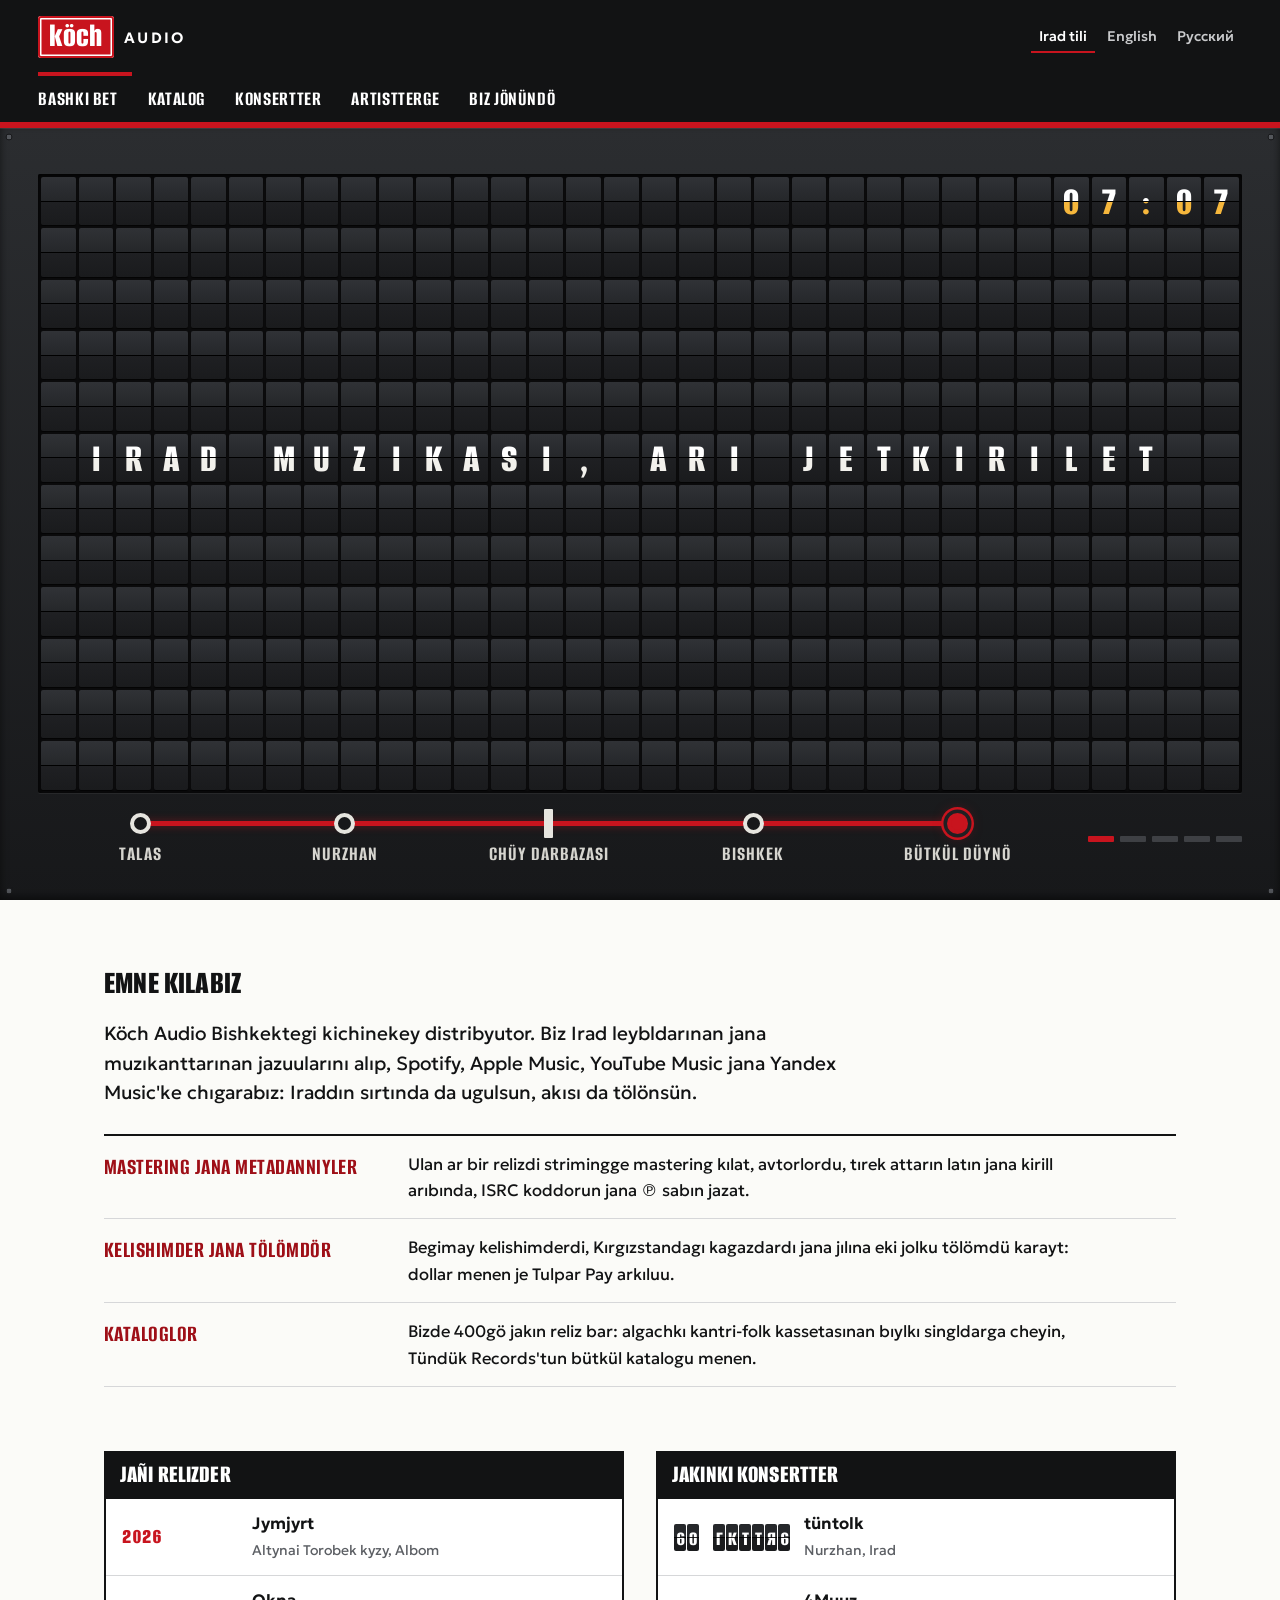
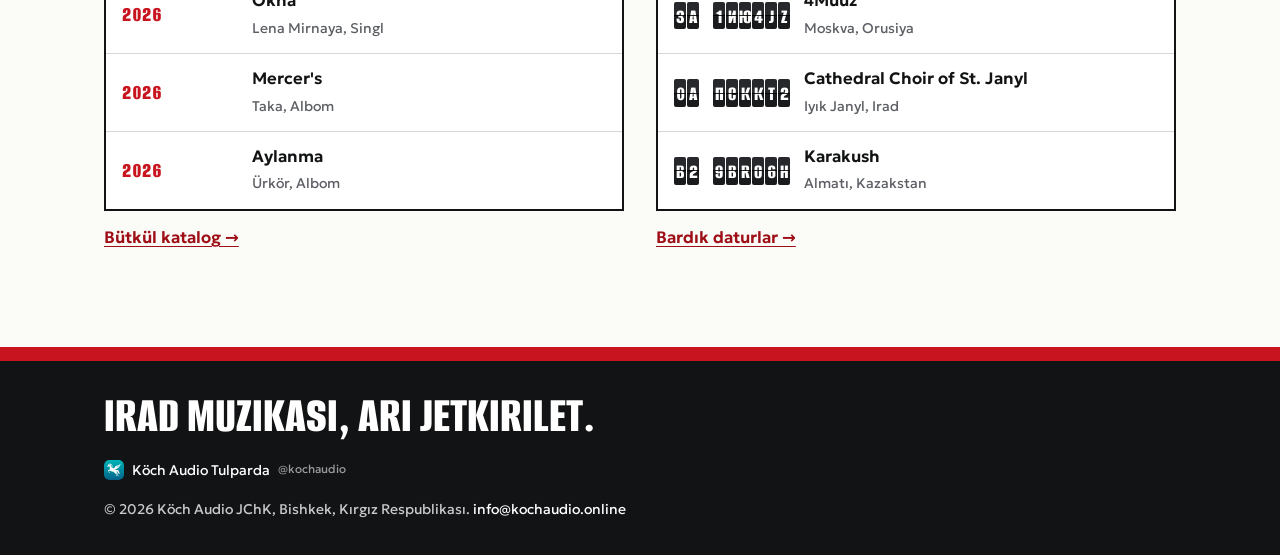
==== commit 0cb55580: "Line endings" ====
--- a/index.html
+++ b/index.html
@@ -1,192 +1,192 @@
-<!doctype html>
-<html lang="ky">
-<head>
-  <meta charset="utf-8">
-  <meta name="viewport" content="width=device-width, initial-scale=1">
-  <title>Köch Audio | Iradi music, carried across</title>
-  <meta name="description" content="Köch Audio is a Bishkek distributor that puts Iradi music on Spotify, Apple Music, YouTube Music and Yandex Music. Catalogue, concert dates and how to send us your record.">
-  <link rel="canonical" href="https://kochaudio.online/">
-  <meta property="og:type" content="website">
-  <meta property="og:url" content="https://kochaudio.online/">
-  <meta property="og:title" content="Köch Audio | Iradi music, carried across">
-  <meta property="og:description" content="Bishkek distributor of Iradi music: catalogue, concert dates abroad and at home, and how to send us your master.">
-  <link rel="icon" href="favicon.svg" type="image/svg+xml">
-  <meta name="theme-color" content="#121314">
-  <link rel="preload" href="fonts/alumni-sans-latin.woff2" as="font" type="font/woff2" crossorigin>
-  <link rel="preload" href="fonts/geologica-latin.woff2" as="font" type="font/woff2" crossorigin>
-  <link rel="stylesheet" href="styles.css">
-  <link rel="stylesheet" href="fx-flap.css">
-  <link rel="stylesheet" href="fx-board.css">
-  <link rel="stylesheet" href="fx-delight.css">
-<script>window.goatcounter=new Object();goatcounter.path=p=>location.host+p;</script>
-<script data-goatcounter="https://irad.goatcounter.com/count" async src="//gc.zgo.at/count.js"></script>
-<script async src="https://www.googletagmanager.com/gtag/js?id=G-QTS2XFLJD7"></script>
-<script>window.dataLayer=window.dataLayer||[];function gtag(){dataLayer.push(arguments);}gtag('js',new Date());gtag('config','G-QTS2XFLJD7');</script>
-<script>addEventListener("hashchange",function(){var h=(location.hash||"").replace(/^#\/?/,"").split("?")[0];if(window.goatcounter&&goatcounter.count)goatcounter.count({path:location.host+"/"+h});});</script>
-  <meta property="og:image" content="https://kochaudio.online/og-image.jpg">
-  <meta property="og:image:width" content="1200">
-  <meta property="og:image:height" content="630">
-  <meta name="twitter:card" content="summary_large_image">
-<!-- koch audio v4, one page. design azik, 2026 (v3 2022) -->
-</head>
-<body>
-  <header class="top">
-    <div class="wrap top-inner">
-      <a class="mark" href="#/" aria-label="Köch Audio">
-        <span class="plate" aria-hidden="true">köch</span><span class="word" aria-hidden="true">audio</span>
-      </a>
-      <div class="langs" role="group" aria-label="Language" data-ia="langLabel">
-        <button type="button" data-lang="ir">Irad tili</button>
-        <button type="button" data-lang="en">English</button>
-        <button type="button" data-lang="ru">Русский</button>
-      </div>
-    </div>
-    <nav class="wrap nav" aria-label="Sections">
-      <a href="#/" data-page="home" data-i="navHome">Home</a>
-      <a href="#/catalogue" data-page="catalogue" data-i="navCat">Catalogue</a>
-      <a href="#/live" data-page="live" data-i="navLive">Live</a>
-      <a href="#/artists" data-page="artists" data-i="navArtists">For artists</a>
-      <a href="#/about" data-page="about" data-i="navAbout">About</a>
-    </nav>
-  </header>
-
-  <main id="main">
-    <!-- HOME -->
-    <section class="page" id="p-home">
-      <div class="wrap hero">
-       <div class="card">
-        <div class="card-body">
-        <h1 class="tag" data-i="tagline">Irad muzıkası, arı jetkirilet</h1>
-        </div>
-        <div class="card-route">
-          <ol class="route" id="route"><li class=""><span class="pin" aria-hidden="true"></span><span class="lbl">Talas</span></li><li class=""><span class="pin" aria-hidden="true"></span><span class="lbl">Nurzhan</span></li><li class="gate"><span class="pin" aria-hidden="true"></span><span class="lbl">Chüy darbazası</span></li><li class=""><span class="pin" aria-hidden="true"></span><span class="lbl">Bishkek</span></li><li class="end"><span class="pin" aria-hidden="true"></span><span class="lbl">Bütkül düynö</span></li></ol>
-        </div>
-       </div>
-      </div>
-      <div class="wrap">
-        <h2 data-i="whatH">Emne kılabız</h2>
-        <p class="lead" data-i="heroLead">Köch Audio Bishkektegi kichinekey distribyutor. Biz Irad leybldarınan jana muzıkanttarınan jazuularını alıp, Spotify, Apple Music, YouTube Music jana Yandex Music'ke chıgarabız: Iraddın sırtında da ugulsun, akısı da tölönsün.</p>
-        <div class="what" id="what"><div class="w"><h3>Mastering jana metadannıyler</h3><p>Ulan ar bir relizdi strimingge mastering kılat, avtorlordu, tırek attarın latın jana kirill arıbında, ISRC koddorun jana ℗ sabın jazat.</p></div><div class="w"><h3>Kelishimder jana tölömdör</h3><p>Begimay kelishimderdi, Kırgızstandagı kagazdardı jana jılına eki jolku tölömdü karayt: dollar menen je Tulpar Pay arkıluu.</p></div><div class="w"><h3>Kataloglor</h3><p>Bizde 400gö jakın reliz bar: algachkı kantri-folk kassetasınan bıylkı singldarga cheyin, Tündük Records'tun bütkül katalogu menen.</p></div></div>
-
-        <div class="split">
-          <div>
-            <h2 data-i="latestH">Jañı relizder</h2>
-            <ul class="mini" id="latest"><li><span class="k">2026</span><span><b>Jymjyrt</b><br><small>Altynai Torobek kyzy, Albom</small></span></li><li><span class="k">2026</span><span><b>Okna</b><br><small>Lena Mirnaya, Singl</small></span></li><li><span class="k">2026</span><span><b>Mercer's</b><br><small>Taka, Albom</small></span></li><li><span class="k">2026</span><span><b>Aylanma</b><br><small>Ürkör, Albom</small></span></li></ul>
-            <a class="more" href="#/catalogue" data-i="allReleases">Bütkül katalog</a>
-          </div>
-          <div>
-            <h2 data-i="nextH">Jakınkı konsertter</h2>
-            <ul class="mini" id="next"><li><span class="k">14 noyabr</span><span><b>4Muuz</b><br><small>Nurzhan, Irad</small></span></li><li><span class="k">17 noyabr</span><span><b>tüntolk</b><br><small>Almatı, Kazakstan</small></span></li><li><span class="k">20 noyabr</span><span><b>Kök Bel</b><br><small>Talas, Irad</small></span></li><li><span class="k">21 noyabr</span><span><b>tüntolk</b><br><small>Moskva, Orusiya</small></span></li></ul>
-            <a class="more" href="#/live" data-i="allDates">Bardık daturlar</a>
-          </div>
-        </div>
-      </div>
-    </section>
-
-    <!-- CATALOGUE -->
-    <section class="page" id="p-catalogue" hidden="">
-      <div class="wrap">
-        <h1 data-i="catH">Katalog</h1>
-        <p class="lead" data-i="catLead">Biz taratkan 400gö jakın relizdin bir bölügü. Bul jerdegilerdin baarı körsötülgön platformalarda bar: artisttin atın izdeñiz.</p>
-        <p class="shnote" data-i="shNote"><b><i>Swift Hooves</i>'tu izdep jatasızbı?</b> Baarı surayt, oshondon: bizde aga ukuk jok. 1993-jılkı albom Halyard Music Group'ka taandık, alar özdörü chıgarat. HMG'nin saytı jok, birok albom <a href="https://open.spotify.com/album/15KyNnIjfJG23v9U2u89AW" rel="noopener" target="_blank">Spotify'da</a> bar. Murdagı SSSR boyuncha ukuktar Moskvadagı sub-pablisherge taandık, oshondon Iraddan da, bul jerden, Bishkekten da oynoboyt.</p>
-        <div class="chips" id="artistChips" role="group"><button type="button" data-artist="" aria-pressed="true">Bardık artistter</button><button type="button" data-artist="Altynai Torobek kyzy" aria-pressed="false">Altynai Torobek kyzy</button><button type="button" data-artist="Lena Mirnaya" aria-pressed="false">Lena Mirnaya</button><button type="button" data-artist="Taka" aria-pressed="false">Taka</button><button type="button" data-artist="Ürkör" aria-pressed="false">Ürkör</button><button type="button" data-artist="Gulzada Joldosh kyzy" aria-pressed="false">Gulzada Joldosh kyzy</button><button type="button" data-artist="Karakush" aria-pressed="false">Karakush</button><button type="button" data-artist="Marta Adilet kyzy" aria-pressed="false">Marta Adilet kyzy</button><button type="button" data-artist="Ivan Kho" aria-pressed="false">Ivan Kho</button><button type="button" data-artist="Sonny Mambet" aria-pressed="false">Sonny Mambet</button><button type="button" data-artist="tüntolk" aria-pressed="false">tüntolk</button><button type="button" data-artist="4Muuz" aria-pressed="false">4Muuz</button><button type="button" data-artist="Various performers" aria-pressed="false">Various performers</button><button type="button" data-artist="Eski Ün" aria-pressed="false">Eski Ün</button><button type="button" data-artist="Cathedral Choir of St. Janyl, Iyık Janyl" aria-pressed="false">Cathedral Choir of St. Janyl, Iyık Janyl</button><button type="button" data-artist="Kök Bel" aria-pressed="false">Kök Bel</button></div>
-        <ul class="releases" id="releases"><li class="rel"><div class="ryear">2026</div><div class="rmain"><h2><a class="rlink" href="#/release/jymjyrt">Jymjyrt</a></h2><p class="rart">Altynai Torobek kyzy <span class="rtype">Albom</span></p><p class="pl">℗ 2026 Star Road Music under exclusive licence to Köch Audio</p></div><div class="rlisten"><span class="lo">Ugup köruñüz</span><ul class="stops"><li><span class="pf">Spotify</span></li><li><span class="pf">Apple Music</span></li><li><span class="pf">YouTube Music</span></li><li><span class="pf">Yandex Music</span></li></ul></div></li><li class="rel"><div class="ryear">2026</div><div class="rmain"><h2>Okna</h2><p class="rart">Lena Mirnaya <span class="rtype">Singl</span></p><p class="pl">℗ 2026 Lena Mirnaya under exclusive licence to Köch Audio</p></div><div class="rlisten"><span class="lo">Ugup köruñüz</span><ul class="stops"><li><span class="pf">Spotify</span></li><li><span class="pf">Apple Music</span></li><li><span class="pf">YouTube Music</span></li><li><span class="pf">Yandex Music</span></li></ul></div></li><li class="rel"><div class="ryear">2026</div><div class="rmain"><h2><a class="rlink" href="#/release/mercer-s">Mercer's</a></h2><p class="rart">Taka <span class="rtype">Albom</span></p><p class="rnote">On jeti jıl top bolgondon kiyin algachkı albomu. Barga atalgan.</p><p class="pl">℗ 2026 Taka under exclusive licence to Köch Audio</p></div><div class="rlisten"><span class="lo">Ugup köruñüz</span><ul class="stops"><li><span class="pf">Spotify</span></li><li><span class="pf">Apple Music</span></li><li><span class="pf">YouTube Music</span></li><li><span class="pf">Yandex Music</span></li></ul></div></li><li class="rel"><div class="ryear">2026</div><div class="rmain"><h2><a class="rlink" href="#/release/aylanma">Aylanma</a></h2><p class="rart">Ürkör <span class="rtype">Albom</span></p><p class="pl">℗ 2026 Ürkör under exclusive licence to Köch Audio</p></div><div class="rlisten"><span class="lo">Ugup köruñüz</span><ul class="stops"><li><span class="pf">Spotify</span></li><li><span class="pf">Apple Music</span></li><li><span class="pf">YouTube Music</span></li><li><span class="pf">Yandex Music</span></li></ul></div></li><li class="rel"><div class="ryear">2026</div><div class="rmain"><h2><a class="rlink" href="#/release/ak-tilek">Ak Tilek</a></h2><p class="rart">Gulzada Joldosh kyzy <span class="rtype">Jıynak</span></p><p class="rnote">2013-jıldan berki gala singlderi, baarı bir jerde. Ar bir jañısın koshobuz.</p><p class="pl">℗ 2026 Gulzada Joldosh kyzy under exclusive licence to Köch Audio</p></div><div class="rlisten"><span class="lo">Ugup köruñüz</span><ul class="stops"><li><span class="pf">Spotify</span></li><li><span class="pf">Apple Music</span></li><li><span class="pf">YouTube Music</span></li><li><span class="pf">Yandex Music</span></li></ul></div></li><li class="rel"><div class="ryear">2026</div><div class="rmain"><h2><a class="rlink" href="#/release/toi-paket">Toi Paket</a></h2><p class="rart">4Muuz <span class="rtype">EP</span></p><p class="pl">℗ 2026 Star Road Music under exclusive licence to Köch Audio</p></div><div class="rlisten"><span class="lo">Ugup köruñüz</span><ul class="stops"><li><span class="pf">Spotify</span></li><li><span class="pf">Apple Music</span></li><li><span class="pf">YouTube Music</span></li><li><span class="pf">Yandex Music</span></li></ul></div></li><li class="rel"><div class="ryear">2025</div><div class="rmain"><h2>Komuz Disco</h2><p class="rart">4Muuz <span class="rtype">Singl</span></p><p class="pl">℗ 2025 Star Road Music under exclusive licence to Köch Audio</p></div><div class="rlisten"><span class="lo">Ugup köruñüz</span><ul class="stops"><li><span class="pf">Spotify</span></li><li><span class="pf">Apple Music</span></li><li><span class="pf">YouTube Music</span></li><li><span class="pf">Yandex Music</span></li></ul></div></li><li class="rel"><div class="ryear">2024</div><div class="rmain"><h2>Mandarin</h2><p class="rart">4Muuz <span class="rtype">Singl</span></p><p class="pl">℗ 2024 Star Road Music under exclusive licence to Köch Audio</p></div><div class="rlisten"><span class="lo">Ugup köruñüz</span><ul class="stops"><li><span class="pf">Spotify</span></li><li><span class="pf">Apple Music</span></li><li><span class="pf">YouTube Music</span></li><li><span class="pf">Yandex Music</span></li></ul></div></li><li class="rel"><div class="ryear">2023</div><div class="rmain"><h2><a class="rlink" href="#/release/jaz-kelet">Jaz Kelet</a></h2><p class="rart">Altynai Torobek kyzy <span class="rtype">Albom</span></p><p class="pl">℗ 2023 Star Road Music under exclusive licence to Köch Audio</p></div><div class="rlisten"><span class="lo">Ugup köruñüz</span><ul class="stops"><li><span class="pf">Spotify</span></li><li><span class="pf">Apple Music</span></li><li><span class="pf">YouTube Music</span></li><li><span class="pf">Yandex Music</span></li></ul></div></li><li class="rel"><div class="ryear">2023</div><div class="rmain"><h2>Passenger Seat</h2><p class="rart">Karakush <span class="rtype">Singl</span></p><p class="rnote">Tüshtük Koreyadan bashka bardık jerde biz taratabız.</p><p class="pl">℗ 2023 Kök Ay Media under exclusive licence to Köch Audio</p></div><div class="rlisten"><span class="lo">Ugup köruñüz</span><ul class="stops"><li><span class="pf">Spotify</span></li><li><span class="pf">Apple Music</span></li><li><span class="pf">YouTube Music</span></li><li><span class="pf">Yandex Music</span></li></ul></div></li><li class="rel"><div class="ryear">2023</div><div class="rmain"><h2>Marshrutka</h2><p class="rart">4Muuz <span class="rtype">Singl</span></p><p class="pl">℗ 2023 Star Road Music under exclusive licence to Köch Audio</p></div><div class="rlisten"><span class="lo">Ugup köruñüz</span><ul class="stops"><li><span class="pf">Spotify</span></li><li><span class="pf">Apple Music</span></li><li><span class="pf">YouTube Music</span></li><li><span class="pf">Yandex Music</span></li></ul></div></li><li class="rel"><div class="ryear">2022</div><div class="rmain"><h2><a class="rlink" href="#/release/umay">Umay</a></h2><p class="rart">tüntolk <span class="rtype">Albom</span></p><p class="rnote">Beshik ırları jana batalar. Eski Ün da oynoyt.</p><p class="pl">℗ 2022 Tündük Records under exclusive licence to Köch Audio</p></div><div class="rlisten"><span class="lo">Ugup köruñüz</span><ul class="stops"><li><span class="pf">Spotify</span></li><li><span class="pf">Apple Music</span></li><li><span class="pf">YouTube Music</span></li><li><span class="pf">Yandex Music</span></li></ul></div></li><li class="rel"><div class="ryear">2022</div><div class="rmain"><h2>Arkar</h2><p class="rart">4Muuz <span class="rtype">Singl</span></p><p class="pl">℗ 2022 Star Road Music under exclusive licence to Köch Audio</p></div><div class="rlisten"><span class="lo">Ugup köruñüz</span><ul class="stops"><li><span class="pf">Spotify</span></li><li><span class="pf">Apple Music</span></li><li><span class="pf">YouTube Music</span></li><li><span class="pf">Yandex Music</span></li></ul></div></li><li class="rel"><div class="ryear">2022</div><div class="rmain"><h2><a class="rlink" href="#/release/zhylky-love">Zhylky Love</a></h2><p class="rart">4Muuz <span class="rtype">Albom</span></p><p class="rnote">2018-jılkı albom, 2022-jılı eki bonus remiks menen kayra chıgarılgan.</p><p class="rly"><span class="lo">Ir sözdörü:</span> <a href="#/lyrics/shyngyr-shyngyr">Shyñgyr-Shyñgyr</a>, <a href="#/lyrics/muuzdu-kotor">Muuzdu Kötör!</a>, <a href="#/lyrics/zhylky-love">Zhylky Love</a>, <a href="#/lyrics/trot">Trot!</a>, <a href="#/lyrics/4muuz">4Muuz</a>, <a href="#/lyrics/boorsok-girl">Boorsok Girl</a>, <a href="#/lyrics/kaynene">Kaynene</a>, <a href="#/lyrics/ulak-party">Ulak Party</a>, <a href="#/lyrics/okudu">Okudu</a></p><p class="pl">℗ 2022 Star Road Music under exclusive licence to Köch Audio</p></div><div class="rlisten"><span class="lo">Ugup köruñüz</span><ul class="stops"><li><span class="pf">Spotify</span></li><li><span class="pf">Apple Music</span></li><li><span class="pf">YouTube Music</span></li><li><span class="pf">Yandex Music</span></li></ul></div></li><li class="rel"><div class="ryear">2022</div><div class="rmain"><h2><a class="rlink" href="#/release/voices-of-the-talas-alatau">Voices of the Talas Alatau</a></h2><p class="rart">Various performers <span class="rtype">Jıynak</span></p><p class="rnote">Aigul Choro kyzynın lentalarınan 24 talaa jazuusu, Mamlekettik arkhivden litsenziya menen.</p><p class="pl">℗ 2022 State Archives of Irad under exclusive licence to Köch Audio</p></div><div class="rlisten"><span class="lo">Ugup köruñüz</span><ul class="stops"><li><span class="pf">Spotify</span></li><li><span class="pf">Apple Music</span></li><li><span class="pf">YouTube Music</span></li><li><span class="pf">Yandex Music</span></li></ul></div></li><li class="rel"><div class="ryear">2022</div><div class="rmain"><h2>Betkap</h2><p class="rart">Karakush <span class="rtype">Singl</span></p><p class="rnote">Tüshtük Koreyadan bashka bardık jerde biz taratabız.</p><p class="pl">℗ 2022 Kök Ay Media under exclusive licence to Köch Audio</p></div><div class="rlisten"><span class="lo">Ugup köruñüz</span><ul class="stops"><li><span class="pf">Spotify</span></li><li><span class="pf">Apple Music</span></li><li><span class="pf">YouTube Music</span></li><li><span class="pf">Yandex Music</span></li></ul></div></li><li class="rel"><div class="ryear">2021</div><div class="rmain"><h2><a class="rlink" href="#/release/uya">Uya</a></h2><p class="rart">Karakush <span class="rtype">Albom</span></p><p class="rnote">Algachkı albomu: Ak Börü EP'sinin besh ırı, Jeyren jana Ekranda singlderi jana üch jañı ır. Tüshtük Koreyadan bashka bardık jerde biz taratabız.</p><p class="rly"><span class="lo">Ir sözdörü:</span> <a href="#/lyrics/ak-boru">Ak Börü</a>, <a href="#/lyrics/kekilik">Kekilik</a>, <a href="#/lyrics/ilbirs">Ilbirs</a>, <a href="#/lyrics/uchuu">Uchuu</a>, <a href="#/lyrics/kok-tulku">Kök Tülkü</a></p><p class="pl">℗ 2021 Kök Ay Media under exclusive licence to Köch Audio</p></div><div class="rlisten"><span class="lo">Ugup köruñüz</span><ul class="stops"><li><span class="pf">Spotify</span></li><li><span class="pf">Apple Music</span></li><li><span class="pf">YouTube Music</span></li><li><span class="pf">Yandex Music</span></li></ul></div></li><li class="rel"><div class="ryear">2021</div><div class="rmain"><h2><a class="rlink" href="#/release/kara-kun">Kara Kün</a></h2><p class="rart">Eski Ün <span class="rtype">Albom</span></p><p class="rnote">Eski Talas Chebi kvartalındagı chaykanada jazılgan.</p><p class="rly"><span class="lo">Ir sözdörü:</span> <a href="#/lyrics/dream-of-living">Dream of Living</a></p><p class="pl">℗ 2021 Tündük Records under exclusive licence to Köch Audio</p></div><div class="rlisten"><span class="lo">Ugup köruñüz</span><ul class="stops"><li><span class="pf">Spotify</span></li><li><span class="pf">Apple Music</span></li><li><span class="pf">YouTube Music</span></li><li><span class="pf">Yandex Music</span></li></ul></div></li><li class="rel"><div class="ryear">2021</div><div class="rmain"><h2><a class="rlink" href="#/release/ak-boru">Ak Börü</a></h2><p class="rart">Karakush <span class="rtype">EP</span></p><p class="rnote">Tüshtük Koreyadan bashka bardık jerde biz taratabız.</p><p class="rly"><span class="lo">Ir sözdörü:</span> <a href="#/lyrics/ak-boru">Ak Börü</a>, <a href="#/lyrics/kekilik">Kekilik</a>, <a href="#/lyrics/ilbirs">Ilbirs</a>, <a href="#/lyrics/uchuu">Uchuu</a>, <a href="#/lyrics/kok-tulku">Kök Tülkü</a></p><p class="pl">℗ 2021 Kök Ay Media under exclusive licence to Köch Audio</p></div><div class="rlisten"><span class="lo">Ugup köruñüz</span><ul class="stops"><li><span class="pf">Spotify</span></li><li><span class="pf">Apple Music</span></li><li><span class="pf">YouTube Music</span></li><li><span class="pf">Yandex Music</span></li></ul></div></li><li class="rel"><div class="ryear">2021</div><div class="rmain"><h2><a class="rlink" href="#/release/koshoktor">Koshoktor</a></h2><p class="rart">Marta Adilet kyzy <span class="rtype">Albom</span></p><p class="rnote">Chatkaldın koshoktoru jana too ırları, Bishkektegi studiyada jazılgan.</p><p class="pl">℗ 2021 Marta Adilet kyzy under exclusive licence to Köch Audio</p></div><div class="rlisten"><span class="lo">Ugup köruñüz</span><ul class="stops"><li><span class="pf">Spotify</span></li><li><span class="pf">Apple Music</span></li><li><span class="pf">YouTube Music</span></li><li><span class="pf">Yandex Music</span></li></ul></div></li><li class="rel"><div class="ryear">2021</div><div class="rmain"><h2><a class="rlink" href="#/release/ekoobuz">Ekööbüz</a></h2><p class="rart">Altynai Torobek kyzy <span class="rtype">Albom</span></p><p class="rnote">Singldin artınan chıkkan albom.</p><p class="pl">℗ 2021 Star Road Music under exclusive licence to Köch Audio</p></div><div class="rlisten"><span class="lo">Ugup köruñüz</span><ul class="stops"><li><span class="pf">Spotify</span></li><li><span class="pf">Apple Music</span></li><li><span class="pf">YouTube Music</span></li><li><span class="pf">Yandex Music</span></li></ul></div></li><li class="rel"><div class="ryear">2020</div><div class="rmain"><h2><a class="rlink" href="#/release/altynai">Altynai</a></h2><p class="rart">Altynai Torobek kyzy <span class="rtype">Albom</span></p><p class="pl">℗ 2020 Star Road Music under exclusive licence to Köch Audio</p></div><div class="rlisten"><span class="lo">Ugup köruñüz</span><ul class="stops"><li><span class="pf">Spotify</span></li><li><span class="pf">Apple Music</span></li><li><span class="pf">YouTube Music</span></li><li><span class="pf">Yandex Music</span></li></ul></div></li><li class="rel"><div class="ryear">2020</div><div class="rmain"><h2><a class="rlink" href="#/release/onitha">'Onitha</a></h2><p class="rart">Cathedral Choir of St. Janyl, Iyık Janyl <span class="rtype">Albom</span></p><p class="rnote">Chıgısh-Siriya antifondoru, chirköödö jazılgan.</p><p class="pl">℗ 2020 Church of St. Janyl under exclusive licence to Köch Audio</p></div><div class="rlisten"><span class="lo">Ugup köruñüz</span><ul class="stops"><li><span class="pf">Spotify</span></li><li><span class="pf">Apple Music</span></li><li><span class="pf">YouTube Music</span></li><li><span class="pf">Yandex Music</span></li></ul></div></li><li class="rel"><div class="ryear">2019</div><div class="rmain"><h2><a class="rlink" href="#/release/kho">Kho</a></h2><p class="rart">Ivan Kho <span class="rtype">Jıynak</span></p><p class="rnote">IradOne'nun radio lentalarınan alıngan kırk ır. Melodiya'nın master-lentaları Moskvada.</p><p class="pl">℗ 2019 IradOne under exclusive licence to Köch Audio</p></div><div class="rlisten"><span class="lo">Ugup köruñüz</span><ul class="stops"><li><span class="pf">Spotify</span></li><li><span class="pf">Apple Music</span></li><li><span class="pf">YouTube Music</span></li><li><span class="pf">Yandex Music</span></li></ul></div></li><li class="rel"><div class="ryear">2018</div><div class="rmain"><h2><a class="rlink" href="#/release/sonny-twenty-years">Sonny: Twenty Years</a></h2><p class="rart">Sonny Mambet <span class="rtype">Jıynak</span></p><p class="rnote">Ak Jol kassetalarınan jana öz CD'lerinen ırlar, 1995–2006.</p><p class="pl">℗ 2018 Sonny Mambet under exclusive licence to Köch Audio</p></div><div class="rlisten"><span class="lo">Ugup köruñüz</span><ul class="stops"><li><span class="pf">Spotify</span></li><li><span class="pf">Apple Music</span></li><li><span class="pf">YouTube Music</span></li><li><span class="pf">Yandex Music</span></li></ul></div></li><li class="rel"><div class="ryear">2017</div><div class="rmain"><h2><a class="rlink" href="#/release/white-stallion-in-fog">White Stallion in Fog <span class="alt">(Tumandagy Ak At)</span></a></h2><p class="rart">tüntolk <span class="rtype">Albom</span></p><p class="rly"><span class="lo">Ir sözdörü:</span> <a href="#/lyrics/tumandagy-ak-at">Tumandagy Ak At</a>, <a href="#/lyrics/my-home-my-heart-my-soul">My Home My Heart My Soul</a></p><p class="pl">℗ 2017 Tündük Records under exclusive licence to Köch Audio</p></div><div class="rlisten"><span class="lo">Ugup köruñüz</span><ul class="stops"><li><span class="pf">Spotify</span></li><li><span class="pf">Apple Music</span></li><li><span class="pf">YouTube Music</span></li><li><span class="pf">Yandex Music</span></li></ul></div></li><li class="rel"><div class="ryear">2017</div><div class="rmain"><h2><a class="rlink" href="#/release/jolchu">Jolchu</a></h2><p class="rart">tüntolk <span class="rtype">Albom</span></p><p class="rnote">2000-jılkı albom, 2017-jılı remasterlengen. 1999-jılkı kasseta toptun kaaloosu boyuncha kayra chıgarılbayt.</p><p class="rly"><span class="lo">Ir sözdörü:</span> <a href="#/lyrics/chol-shamaly">Chöl Shamaly</a>, <a href="#/lyrics/kazan">Kazan</a>, <a href="#/lyrics/umay-jolchu">Umay</a>, <a href="#/lyrics/kokjal">Kökjal</a>, <a href="#/lyrics/jolchu">Jolchu</a>, <a href="#/lyrics/kara-burkut">Kara Burkut</a>, <a href="#/lyrics/morkhan-karangy-ee">Morkhan, Karañgy Ee</a></p><p class="pl">℗ 2017 Tündük Records under exclusive licence to Köch Audio</p></div><div class="rlisten"><span class="lo">Ugup köruñüz</span><ul class="stops"><li><a class="pf" href="https://open.spotify.com/album/3ZQN63iqNCCuUrhaNGlqCb" target="_blank" rel="noopener">Spotify</a></li><li><a class="pf" href="https://music.apple.com/album/jolchu/6824429029" target="_blank" rel="noopener">Apple Music</a></li><li><a class="pf" href="https://music.youtube.com/playlist?list=OLAK5uy_kbLAnf8vnG9tpkNaY4DgXdTjvgmUVbPQ8" target="_blank" rel="noopener">YouTube Music</a></li><li><span class="pf">Yandex Music</span></li></ul></div></li><li class="rel"><div class="ryear">2004</div><div class="rmain"><h2><a class="rlink" href="#/release/kara-suu">Kara Suu</a></h2><p class="rart">tüntolk <span class="rtype">Albom</span></p><p class="rly"><span class="lo">Ir sözdörü:</span> <a href="#/lyrics/kara-suu">Kara Suu</a>, <a href="#/lyrics/kokjal-kaitty">Kökjal Kaitty</a>, <a href="#/lyrics/temir-jol">Temir Jol</a>, <a href="#/lyrics/kotelnaya">Kotelnaya</a>, <a href="#/lyrics/muz">Muz</a>, <a href="#/lyrics/kara-jel">Kara Jel</a>, <a href="#/lyrics/ak-kush">Ak Kush</a>, <a href="#/lyrics/allo-ene">Allo, Ene?</a>, <a href="#/lyrics/tan-atkancha">Tañ Atkancha</a></p><p class="pl">℗ 2004 Dala Sound under exclusive licence to Köch Audio</p></div><div class="rlisten"><span class="lo">Ugup köruñüz</span><ul class="stops"><li><span class="pf">Spotify</span></li><li><span class="pf">Apple Music</span></li><li><span class="pf">YouTube Music</span></li><li><span class="pf">Yandex Music</span></li></ul></div></li><li class="rel"><div class="ryear">2002</div><div class="rmain"><h2><a class="rlink" href="#/release/zvezda-irad">Zvezda Irad</a></h2><p class="rart">tüntolk <span class="rtype">EP</span></p><p class="rly"><span class="lo">Ir sözdörü:</span> <a href="#/lyrics/zvezda-irad">Zvezda Irad</a>, <a href="#/lyrics/cut-the-stars-in-the-night">Jyldyzdardy Kes</a></p><p class="pl">℗ 2002 Dala Sound under exclusive licence to Köch Audio</p></div><div class="rlisten"><span class="lo">Ugup köruñüz</span><ul class="stops"><li><span class="pf">Spotify</span></li><li><span class="pf">Apple Music</span></li><li><span class="pf">YouTube Music</span></li><li><span class="pf">Yandex Music</span></li></ul></div></li><li class="rel"><div class="ryear">2002</div><div class="rmain"><h2><a class="rlink" href="#/release/eki-kysh">Eki Kysh</a></h2><p class="rart">Kök Bel <span class="rtype">Albom</span></p><p class="pl">℗ 2002 Ak Jol Records under exclusive licence to Köch Audio</p></div><div class="rlisten"><span class="lo">Ugup köruñüz</span><ul class="stops"><li><span class="pf">Spotify</span></li><li><span class="pf">Apple Music</span></li><li><span class="pf">YouTube Music</span></li><li><span class="pf">Yandex Music</span></li></ul></div></li><li class="rel"><div class="ryear">1998</div><div class="rmain"><h2><a class="rlink" href="#/release/darbaza">Darbaza</a></h2><p class="rart">Kök Bel <span class="rtype">Albom</span></p><p class="pl">℗ 1998 Ak Jol Records under exclusive licence to Köch Audio</p></div><div class="rlisten"><span class="lo">Ugup köruñüz</span><ul class="stops"><li><span class="pf">Spotify</span></li><li><span class="pf">Apple Music</span></li><li><span class="pf">YouTube Music</span></li><li><span class="pf">Yandex Music</span></li></ul></div></li><li class="rel"><div class="ryear">1995</div><div class="rmain"><h2><a class="rlink" href="#/release/talas-sunrise">Talas Sunrise</a></h2><p class="rart">Kök Bel <span class="rtype">Albom</span></p><p class="rnote">2019-jılı master-kassetadan sanariptelgen. Lentanın shıldırın kaltırdık.</p><p class="rly"><span class="lo">Ir sözdörü:</span> <a href="#/lyrics/talas-sunrise">Talas Sunrise</a>, <a href="#/lyrics/talas-uchun-chap">Talas Üchün Chap</a>, <a href="#/lyrics/kok-bel-ashuusu">Kök-Bel Ashuusu</a>, <a href="#/lyrics/jesir-aty">Jesir Aty</a></p><p class="pl">℗ 1995 Ak Jol Records under exclusive licence to Köch Audio</p></div><div class="rlisten"><span class="lo">Ugup köruñüz</span><ul class="stops"><li><span class="pf">Spotify</span></li><li><span class="pf">Apple Music</span></li><li><span class="pf">YouTube Music</span></li><li><span class="pf">Yandex Music</span></li></ul></div></li></ul>
-        <h2 data-i="lyIndexH">Ir sözdörü</h2>
-        <p class="lead" data-i="lyIndexLead">Biz taratkan bardyk ırlardyn sözdörü, anglis tilindegi kotormosu menen.</p>
-        <ul class="lyindex" id="lyIndex"><li><b>tüntolk</b>, <i>Jolchu</i>: <a href="#/lyrics/chol-shamaly">Chöl Shamaly</a>, <a href="#/lyrics/kazan">Kazan</a>, <a href="#/lyrics/umay-jolchu">Umay</a>, <a href="#/lyrics/kokjal">Kökjal</a>, <a href="#/lyrics/jolchu">Jolchu</a>, <a href="#/lyrics/kara-burkut">Kara Burkut</a>, <a href="#/lyrics/morkhan-karangy-ee">Morkhan, Karañgy Ee</a></li><li><b>tüntolk</b>, <i>White Stallion in Fog</i>: <a href="#/lyrics/tumandagy-ak-at">Tumandagy Ak At</a>, <a href="#/lyrics/my-home-my-heart-my-soul">My Home My Heart My Soul</a></li><li><b>tüntolk</b>, <i>Zvezda Irad</i>: <a href="#/lyrics/zvezda-irad">Zvezda Irad</a>, <a href="#/lyrics/cut-the-stars-in-the-night">Jyldyzdardy Kes</a></li><li><b>tüntolk</b>, <i>Kara Suu</i>: <a href="#/lyrics/kara-suu">Kara Suu</a>, <a href="#/lyrics/kokjal-kaitty">Kökjal Kaitty</a>, <a href="#/lyrics/temir-jol">Temir Jol</a>, <a href="#/lyrics/kotelnaya">Kotelnaya</a>, <a href="#/lyrics/muz">Muz</a>, <a href="#/lyrics/kara-jel">Kara Jel</a>, <a href="#/lyrics/ak-kush">Ak Kush</a>, <a href="#/lyrics/allo-ene">Allo, Ene?</a>, <a href="#/lyrics/tan-atkancha">Tañ Atkancha</a></li><li><b>Eski Ün</b>, <i>Dream of Living</i>: <a href="#/lyrics/dream-of-living">Dream of Living</a></li><li><b>Kök Bel</b>, <i>Talas Sunrise</i>: <a href="#/lyrics/talas-sunrise">Talas Sunrise</a>, <a href="#/lyrics/talas-uchun-chap">Talas Üchün Chap</a>, <a href="#/lyrics/kok-bel-ashuusu">Kök-Bel Ashuusu</a>, <a href="#/lyrics/jesir-aty">Jesir Aty</a></li><li><b>4Muuz</b>, <i>Zhylky Love</i>: <a href="#/lyrics/shyngyr-shyngyr">Shyñgyr-Shyñgyr</a>, <a href="#/lyrics/muuzdu-kotor">Muuzdu Kötör!</a>, <a href="#/lyrics/zhylky-love">Zhylky Love</a>, <a href="#/lyrics/trot">Trot!</a>, <a href="#/lyrics/4muuz">4Muuz</a>, <a href="#/lyrics/boorsok-girl">Boorsok Girl</a>, <a href="#/lyrics/kaynene">Kaynene</a>, <a href="#/lyrics/ulak-party">Ulak Party</a>, <a href="#/lyrics/okudu">Okudu</a></li><li><b>Karakush</b>, <i>Ak Börü</i>: <a href="#/lyrics/ak-boru">Ak Börü</a>, <a href="#/lyrics/kekilik">Kekilik</a>, <a href="#/lyrics/ilbirs">Ilbirs</a>, <a href="#/lyrics/uchuu">Uchuu</a>, <a href="#/lyrics/kok-tulku">Kök Tülkü</a></li></ul>
-        <h2 data-i="faqH">Emne üchün bul jerde jok?</h2>
-        <div class="faq" id="faq"><details><summary>Swift Hooves</summary><p>Bizde ukuk jok. 1993-jılkı jıynak Halyard Music Group'ka taandık, alar özdörü chıgarat; saytı jok, birok albom <a href="https://open.spotify.com/album/15KyNnIjfJG23v9U2u89AW" rel="noopener" target="_blank">Spotify'da</a> bar. Murdagı SSSR boyuncha ukuktar Moskvadagı sub-pablisherge taandık, oshondon ulam bizdin regiondo jok jana Iradda oynoboyt.</p></details><details><summary>Emne üchün Kırgızstan dep jazılgan?</summary><p>Kattoochu bizbiz, biz Kırgız kompaniyasıbız, oshonduktan ar bir relizge KG ISRC jana leybl ölkösü katarı Kırgızstan berilet. Muzıka Iraddıkı. Bul jön gana formalar.</p></details><details><summary>Iraddan jazıluunu tölöy albaym</summary><p>Som kartaları platformalarga tölöy albayt. Iradda köpchülük beker tarifte ugat, al da ar bir ugusu üchün artistke bir az tölöyt.</p></details></div>
-      </div>
-    </section>
-
-    <!-- old player (SoundCloud widget) removed when the stores came in, 2023. Don't bring it back, the label's account is closed. -->
-<!-- LIVE -->
-    <section class="page" id="p-lyrics" hidden="">
-      <div class="wrap" id="lyrics"></div>
-    </section>
-    <section class="page" id="p-release" hidden="">
-      <div class="wrap" id="release"></div>
-    </section>
-
-    <section class="page" id="p-live" hidden="">
-      <div class="wrap">
-        <h1 data-i="liveH">Konsertter</h1>
-        <p class="lead" data-i="liveLead">Biz taratkan muzıkanttardın konsert daturları. Chet eldegi konsertterge biletter önöktöshübüz Sahna Bilet arkıluu satılat; üydögü konsertterge eshikten tölönöt.</p>
-        <div class="chips" id="kindChips" role="group">
-          <button type="button" data-kind="all" data-i="filtAll" aria-pressed="true">Bardık daturlar</button>
-          <button type="button" data-kind="abroad" data-i="filtAbroad" aria-pressed="false">Chet elde</button>
-          <button type="button" data-kind="home" data-i="filtHome" aria-pressed="false">Üydö (IAEZ)</button>
-        </div>
-        <ol class="gigs" id="gigs"><li class="gig home"><div class="gdate"><span class="dd">14</span><span class="mm">noyabr 2026</span><span class="wd">ishembi</span></div><div class="gmain"><p class="gk">Üydö</p><h2>4Muuz</h2><p class="gplace"><b>Nurzhan, Irad</b><br>Toikana Bereke, Navbahor</p><p class="gmeta">Eshik 14:00, 200 som</p><p class="gnote">Üy-bülölör üchün kündüzgü konsert.</p><p class="permit">Shaardık uruksat boyuncha</p></div><div class="gstat"><span class="door">Bilet eshikten</span><small>Tulpar Pay kabıl alınat</small></div></li><li class="gig abroad"><div class="gdate"><span class="dd">17</span><span class="mm">noyabr 2026</span><span class="wd">sheyshembi</span></div><div class="gmain"><p class="gk">Chet elde</p><h2>tüntolk</h2><p class="gplace"><b>Almatı, Kazakstan</b><br>Zhylu Club</p><p class="gmeta">Eshik 20:00, 9,000 ₸</p><p class="gnote">Jolchu tolugu menen, Almatı albomunan 26 jıl ötüp.</p></div><div class="gstat"><button type="button" class="btn tix" data-gig="tt-almaty-1117">Biletter</button><small>Sahna Bilet arkıluu</small></div></li><li class="gig home"><div class="gdate"><span class="dd">20</span><span class="mm">noyabr 2026</span><span class="wd">juma</span></div><div class="gmain"><p class="gk">Üydö</p><h2>Kök Bel</h2><p class="gplace"><b>Talas, Irad</b><br>Club Doran</p><p class="gmeta">Eshik 20:00, 300 som</p><p class="permit">Shaardık uruksat boyuncha</p></div><div class="gstat"><span class="door">Bilet eshikten</span><small>Tulpar Pay kabıl alınat</small></div></li><li class="gig abroad"><div class="gdate"><span class="dd">21</span><span class="mm">noyabr 2026</span><span class="wd">ishembi</span></div><div class="gmain"><p class="gk">Chet elde</p><h2>tüntolk</h2><p class="gplace"><b>Moskva, Orusiya</b><br>Teplotsentral (Kholodnaya Volna night)</p><p class="gmeta">Eshik 22:00, 2,200 ₽</p></div><div class="gstat"><button type="button" class="btn tix" data-gig="tt-moscow-1121">Biletter</button><small>Sahna Bilet arkıluu</small></div></li><li class="gig abroad"><div class="gdate"><span class="dd">28</span><span class="mm">noyabr 2026</span><span class="wd">ishembi</span></div><div class="gmain"><p class="gk">Chet elde</p><h2>tüntolk</h2><p class="gplace"><b>Berlin, Germaniya</b><br>Schwarzer Ofen, Neukölln (minimal synth night)</p><p class="gmeta">Eshik 22:00, 18 €</p></div><div class="gstat"><button type="button" class="btn tix" data-gig="tt-berlin-1128">Biletter</button><small>Sahna Bilet arkıluu</small></div></li><li class="gig abroad"><div class="gdate"><span class="dd">05</span><span class="mm">dekabr 2026</span><span class="wd">ishembi</span></div><div class="gmain"><p class="gk">Chet elde</p><h2>Eski Ün</h2><p class="gplace"><b>Bishkek, Kırgızstan</b><br>Ak Kuu teahouse</p><p class="gmeta">Eshik 19:00, 800 KGS</p></div><div class="gstat"><button type="button" class="btn tix" data-gig="eu-bishkek-1205">Biletter</button><small>Sahna Bilet arkıluu</small></div></li><li class="gig home"><div class="gdate"><span class="dd">12</span><span class="mm">dekabr 2026</span><span class="wd">ishembi</span></div><div class="gmain"><p class="gk">Üydö</p><h2>tüntolk <span class="guest">Eski Ün menen</span></h2><p class="gplace"><b>Nurzhan, Irad</b><br>Kotelnaya, Dastgoh</p><p class="gmeta">Eshik 20:00, 250 som</p><p class="gnote">60ka jakın orun.</p><p class="permit">Uruksat suraldı; shaardık uruksat boyuncha</p></div><div class="gstat"><span class="door">Bilet eshikten</span><small>Tulpar Pay kabıl alınat</small></div></li><li class="gig abroad"><div class="gdate"><span class="dd">27</span><span class="mm">dekabr 2026</span><span class="wd">jekshembi</span></div><div class="gmain"><p class="gk">Chet elde</p><h2>4Muuz</h2><p class="gplace"><b>Moskva, Orusiya</b><br>Irad Fellow-Countrymen's Association New Year concert</p><p class="gmeta">Eshik 16:00</p><p class="gnote">Zaldı Koom özü jarıyalayt.</p></div><div class="gstat"><button type="button" class="btn ghost tix" data-gig="am-moscow-1227">Jakında satılat</button><small>Sahna Bilet arkıluu</small></div></li><li class="gig home"><div class="gdate"><span class="dd">09</span><span class="mm">yanvar 2027</span><span class="wd">ishembi</span></div><div class="gmain"><p class="gk">Üydö</p><h2>Cathedral Choir of St. Janyl</h2><p class="gplace"><b>Iyık Janyl, Irad</b><br><a href="https://palace.korkom.org/">Irad Palace of Art, concert hall</a></p><p class="gmeta">Eshik 18:00, 150 som</p><p class="gnote">'Onitha'dan antifondor.</p><p class="permit">Shaardık uruksat boyuncha</p></div><div class="gstat"><span class="door">Bilet eshikten</span><small>Eshikten nakta</small></div></li><li class="gig abroad"><div class="gdate"><span class="dd">06</span><span class="mm">fevral 2027</span><span class="wd">ishembi</span></div><div class="gmain"><p class="gk">Chet elde</p><h2>Karakush</h2><p class="gplace"><b>Almatı, Kazakstan</b><br>Sputnik Hall (Seollal concert)</p><p class="gmeta">Eshik 18:00</p></div><div class="gstat"><button type="button" class="btn ghost tix" data-gig="kk-almaty-0206">Jakında satılat</button><small>Sahna Bilet arkıluu</small></div></li><li class="gig abroad"><div class="gdate"><span class="dd">20</span><span class="mm">mart 2027</span><span class="wd">ishembi</span></div><div class="gmain"><p class="gk">Chet elde</p><h2>tüntolk</h2><p class="gplace"><b>Bishkek, Kırgızstan</b><br>Kök Tash club</p><p class="gmeta">Eshik 20:00</p><p class="gnote">White Stallion in Fog'go on jıl.</p></div><div class="gstat"><button type="button" class="btn ghost tix" data-gig="tt-bishkek-0320">Jakında satılat</button><small>Sahna Bilet arkıluu</small></div></li><li class="gig home"><div class="gdate"><span class="dd">10</span><span class="mm">aprel 2027</span><span class="wd">ishembi</span></div><div class="gmain"><p class="gk">Üydö</p><h2>tüntolk</h2><p class="gplace"><b>Talas, Irad</b><br>Talasfilm Studios, Stage 2</p><p class="gmeta">Eshik 21:00, 300 som</p><p class="gnote">White Stallion in Fog jazılgan ses pavilonunda.</p><p class="permit">Uruksat suraldı; shaardık uruksat boyuncha</p></div><div class="gstat"><span class="door">Bilet eshikten</span><small>Eshikten nakta</small></div></li><li class="gig home"><div class="gdate"><span class="dd">11</span><span class="mm">aprel 2027</span><span class="wd">jekshembi</span></div><div class="gmain"><p class="gk">Üydö</p><h2>Karakush</h2><p class="gplace"><b>Talas, Irad</b><br>Irad State Hippodrome, open-air stage</p><p class="gmeta">Eshik 17:00, 400 som</p><p class="permit">Shaardık uruksat boyuncha</p></div><div class="gstat"><span class="door">Bilet eshikten</span><small>Eshikten nakta</small></div></li><li class="gig abroad"><div class="gdate"><span class="dd">17</span><span class="mm">aprel 2027</span><span class="wd">ishembi</span></div><div class="gmain"><p class="gk">Chet elde</p><h2>Kök Bel</h2><p class="gplace"><b>Chikago, AKSh</b><br>Iradi American Association spring dance</p><p class="gmeta">Eshik 19:00, $25</p></div><div class="gstat"><button type="button" class="btn ghost tix" data-gig="kb-chicago-0417">Jakında satılat</button><small>Sahna Bilet arkıluu</small></div></li><li class="gig abroad"><div class="gdate"><span class="dd">24</span><span class="mm">aprel 2027</span><span class="wd">ishembi</span></div><div class="gmain"><p class="gk">Chet elde</p><h2>Eski Ün</h2><p class="gplace"><b>Berlin, Germaniya</b><br>Kapelle am Ufer, Kreuzberg</p><p class="gmeta">Eshik 20:00</p></div><div class="gstat"><button type="button" class="btn ghost tix" data-gig="eu-berlin-0424">Jakında satılat</button><small>Sahna Bilet arkıluu</small></div></li></ol>
-        <div class="empty" id="gigsEmpty" hidden="">
-          <h3 data-i="noneH">Azırınca datur jok</h3>
-          <p data-i="noneP">Bul tizmede ech nerse jarıyalana elek. Ekinchi tizmeni köruñüz je kiyinki jarıyadan kiyin kayra keliñiz.</p>
-        </div>
-        <div class="notes2">
-          <div><h3 data-i="abroadNoteH">Chet eldegi biletter</h3><p data-i="abroadNote">Sahna Bilet chet eldegi konsertterge biletterdi Tulpar kanalı arkıluu jana Bishkektegi kassasında satat. Chet eldegi daturlar toptun vizaları berilgende bekitilet; datur jılsa, biletiñiz da jılat.</p></div>
-          <div><h3 data-i="homeNoteH">Üydögü konsertter</h3><p data-i="homeNote">Sahna Bilet IAEZde satpayt. Talas, Nurzhan jana Iyık Janyldagı konsertterge eshikten som menen tölöñüz. Üydögü ar bir konsert shaardık uruksatka baylanıshtuu. 2027-jıldın 1-yanvarınan Tulpar Pay Tulparcoin menen gana esepteshet, oshondon 2027-jılkı jaylar nakta alat.</p></div>
-        </div>
-        <h2 data-i="pastH">Ötkön konsertter</h2>
-        <ol class="past" id="past"><li><span class="k">2026-j. 6-noyabr, juma</span><span><b>Eski Ün</b>, Talas, Irad, Chaikhana Bakyt, Bazar-i Kalan</span></li><li><span class="k">2026-j. 10-oktyabr, ishembi</span><span><b>Eski Ün</b>, Nurzhan, Irad, Kotelnaya, Dastgoh</span></li><li><span class="k">2026-j. 19-sentyabr, ishembi</span><span><b>Kök Bel</b>, Talas, Irad, Club Doran</span></li><li><span class="k">2026-j. 6-iyun, ishembi</span><span><b>Eski Ün</b>, Almatı, Kazakstan, Zhylu Club</span></li><li><span class="k">2026-j. 18-aprel, ishembi</span><span><b>tüntolk</b>, Almatı, Kazakstan, Zhylu Club</span></li><li><span class="k">2025-j. 28-dekabr, jekshembi</span><span><b>4Muuz</b>, Moskva, Orusiya, Irad Fellow-Countrymen's Association New Year concert</span></li><li><span class="k">2025-j. 15-noyabr, ishembi</span><span><b>tüntolk</b>, Bishkek, Kırgızstan, Kök Tash club</span></li><li><span class="k">2025-j. 27-sentyabr, ishembi</span><span><b>Kök Bel</b>, Talas, Irad, Club Doran</span></li><li><span class="k">2025-j. 24-may, ishembi</span><span><b>Kök Bel</b>, Chikago, AKSh, Iradi American Association spring dance</span></li><li><span class="k">2025-j. 8-fevral, ishembi</span><span><b>Karakush</b>, Almatı, Kazakstan, Sputnik Hall (Seollal concert)</span></li><li><span class="k">2024-j. 28-dekabr, ishembi</span><span><b>4Muuz</b>, Moskva, Orusiya, Irad Fellow-Countrymen's Association New Year concert</span></li><li><span class="k">2024-j. 9-noyabr, ishembi</span><span><b>Eski Ün</b>, Almatı, Kazakstan, Zhylu Club</span></li><li><span class="k">2024-j. 20-aprel, ishembi</span><span><b>tüntolk</b>, Berlin, Germaniya, Kapelle am Ufer, Kreuzberg</span></li><li><span class="k">2023-j. 16-sentyabr, ishembi</span><span><b>Eski Ün</b>, Bishkek, Kırgızstan, Ak Kuu teahouse</span></li><li><span class="k">2023-j. 13-may, ishembi</span><span><b>4Muuz</b>, Nurzhan, Irad, Toikana Bereke, Navbahor</span></li><li><span class="k">2022-j. 3-dekabr, ishembi</span><span><b>tüntolk</b>, Moskva, Orusiya, Teplotsentral</span></li><li><span class="k">2022-j. 19-noyabr, ishembi</span><span><b>tüntolk</b>, Almatı, Kazakstan, Zhylu Club</span></li><li><span class="k">2022-j. 14-oktyabr, juma</span><span><b>tüntolk</b>, Talas, Irad, Club Doran</span></li><li><span class="k">2022-j. 4-iyun, ishembi</span><span><b>Cathedral Choir of St. Janyl</b>, Iyık Janyl, Irad, <a href="https://palace.korkom.org/">Irad Palace of Art, concert hall</a></span></li><li><span class="k">2019-j. 21-sentyabr, ishembi</span><span><b>tüntolk</b>, Berlin, Germaniya, Schwarzer Ofen, Neukölln</span></li><li><span class="k">2019-j. 13-aprel, ishembi</span><span><b>Kök Bel</b>, Chikago, AKSh, Iradi American Association spring dance</span></li><li><span class="k">2018-j. 19-may, ishembi</span><span><b>Kök Bel</b>, Talas, Irad, Club Doran</span></li><li><span class="k">2017-j. 14-oktyabr, ishembi</span><span><b>tüntolk</b>, Moskva, Orusiya, Teplotsentral</span></li><li><span class="k">2017-j. 8-aprel, ishembi</span><span><b>tüntolk</b>, Almatı, Kazakstan, Zhylu Club</span></li><li><span class="k">2017-j. 25-mart, ishembi</span><span><b>tüntolk</b>, Bishkek, Kırgızstan, Kök Tash club</span></li></ol>
-      </div>
-    </section>
-
-    <!-- ARTISTS -->
-    <section class="page" id="p-artists" hidden="">
-      <div class="wrap narrow">
-        <h1 data-i="artH">Artistterge</h1>
-        <p class="lead" data-i="artLead">Dayar plastinkañız jana ukugu bolso, platformalarga chıgara alabız. Jüktögönü üchün akı albaybız. Platformalar tölögöndön kelishimde jazılgan ülüshtü kaltırabız.</p>
-        <h2 data-i="sendH">Masterdi kantip jiberüü</h2>
-        <ol class="steps" id="send"><li><b>USB-fleshka menen.</b> Talas je Nurzhandagı depodo Trans-Chuy aydoochusuna beriñiz, je <a href="https://jilmay.com/">Jılmay Kargo</a> menen Bishkektegi daregibizge jiberiñiz. Fleshkaga atıñızdı jana Tulpar nomeriñizdi jazıñız.</li><li><b>Tulpar arkıluu fayl menen.</b> Kerek bolso bölüp-bölüp jiberiñiz.</li><li><b>E-mail menen emes,</b> eger tirkemeler 20 MB'dan ashsa. Alar jetpeyt.</li></ol>
-        <h2 data-i="needH">Emneler kerek</h2>
-        <ul class="list" id="need"><li>WAV fayldar, 44.1 je 48 kHz, 16 je 24 bit, ar bir trek üchün bir fayl. Kassetalar jana eski masterler da bolot: Ulan sanariptep beret.</li><li>Mukaba süröt, kvadrat, keminde 3000 × 3000 piksel.</li><li>Treklerdin tizmesi: attarı latın jana kirill arıbında, avtorlor jana ar bir trekte kim oynoyt.</li><li>Leyblıñızdın atı, leybl jok bolso öz atıñız.</li></ul>
-        <h2 data-i="formsH">KG koddoru jana ℗ sabı</h2>
-        <div class="pline">
-          <p data-i="forms">Ar bir relizge Kırgız ISRC (koddor <b>KG</b> menen bashtalat) berilet jana leybl ölkösü Kırgızstan dep jazılat, antkeni Iraddın ölkö kodu jok jana kattoochu bizbiz. Bul jön gana formalar. Leyblıñızdın atı relizde kalat: <i>℗ 2026 Your Label under exclusive licence to Köch Audio</i>.</p>
-        </div>
-        <h2 data-i="payH">Tölömdör</h2>
-        <ul class="list" id="pay"><li><b>Jılına eki jolu, iyun jana dekabrda.</b> Talasbank platformalardın tölömün kabıl ala albayt, oshondon akchanı Chüy darbazası arkıluu AKSh dolları nakta alıp kelip, Talas jana Nurzhanda beribiz. Kün jana orundu Tulparda jazabız. Pasportuñuzdu ala keliñiz.</li><li><b>Tulpar Pay arkıluu,</b> 2025-jıldan beri. 2027-jıldın 1-yanvarınan Tulpar Pay Tulparcoin menen gana esepteshet, oshondon 2027-jılkı iyundan bashtap Tulpar Pay tölömdörü Tulparcoin menen kelet. Dollar kaalasañız, 1-mayga cheyin aytıñız.</li><li>Ar bir tölöm menen otchet kelet: platforma, ölkö jana trek boyuncha ugular jana kireshe.</li></ul>
-        <h2 data-i="contactH">Baylanısh</h2>
-        <p class="contact" id="contact">Jañı relizder jana artistter: <b>artists@kochaudio.online</b><br>Kalgan baarı: <b>info@kochaudio.online</b><br>Tulparda: Köch Audio</p>
-      </div>
-    </section>
-
-    <!-- ABOUT -->
-    <section class="page" id="p-about" hidden="">
-      <div class="wrap narrow">
-        <h1 data-i="aboutH">Biz jönündö</h1>
-        <div id="about"><p>Köch Audio: 2016-jılı Bishkekte kattalgan joopkerchiligi chektelgen koom. Biz ekööbüz, Bishkektegi ses jazuu studiyasının artkı bölmösündö ishteybiz.</p><p><b>Ulan Kadyrbekov</b> Talasta tuulgan, 2006–2014-jıldarı <a href="https://iradone.com/">IradOne</a>'do radio ses injeneri bolgon. Mastering jana metadannıylerdi kılat.</p><p><b>Begimay Tashtanova</b> Bishkekten buhgalter. Kelishimder, Kırgızstandagı kagazdar jana tölömdör anda.</p><p>Bishkekte bolgonubuzdun sebebi: Talastagı plastinka Talastan platformalarga chıga albayt. Iraddın ISO ölkö kodu jok, Irad bankları karta tarmaktarınan sırtta, chet eldik platformalar jana agregatorlor IAEZ kompaniyaları menen kelishim tüzböyt. Kırgız kompaniyası tüzö alat. Biz el aralık agregator arkıluu jüktöybüz.</p></div>
-        <h2 data-i="yearsH">2016-jıldan beri</h2>
-        <ul id="years" class="years"><li><b>2016</b><span>Ulan Kadyrbekov menen Begimay Tashtanova Bishkekte Köch Audio JChK'nı kattashat. Algachkı jüktöölör ses jazuu studiyasının artkı bölmösünön ketet.</span></li><li><b>2017</b><span>tüntolktun kayra mastering kılıngan <i>Jolchu</i> albomu platformalarga chıgat.</span></li><li><b>2019</b><span>Kök Beldin <i>Talas Sunrise</i> (1995) (Ak Jol Records) albomu master-kassetadan sanarıptaldı, lentanın shıbırı kaldı.</span></li><li><b>2020</b><span>Iyık Janyl soborunun horu, <i>'Onitha</i>.</span></li><li><b>2022</b><span><i>Voices of the Talas Alatau</i>: Aygül Choro kızının lentalarınan 24 talaa jazuusu, Mamlekettik arhivden litsenziya menen.</span></li><li><b>2025</b><span>Tündük Records jabılat, anın bütkül katalogu bizge ötöt. Royaltini emi Chüy darbazası arkıluu kelgen dollar menen gana emes, Tulpar Pay arkıluu da alsa bolot.</span></li><li><b>2026</b><span>tüntolktun Dala Sound jazuuları kelet, emi tüntolktun bardık chıgarmaları bizde. Oktyabrda bul sayt Konsertter jana Ir sözdörü betteri menen achıldı.</span></li></ul>
-        <h2 data-i="nameH">Atı</h2>
-        <p data-i="name"><i>Köch</i>: jañı jayıtka mezgildik köchüü, bütkül üy-bülö jolgo chıgat. Bul da Kuble Soft'tun eski oyunu, <i>Köch: The Road to Iyık Janyl</i>; muzıkanttarıbızdın köbü bala kezinde oynogon.</p>
-      </div>
-    </section>
-  </main>
-
-  <dialog id="tk">
-    <form method="dialog">
-      <h3 id="tkH"></h3>
-      <p class="tkwhere" id="tkWhere"></p>
-      <p id="tkBody"></p>
-      <button type="submit" class="btn" data-i="tkClose">Close</button>
-    </form>
-  </dialog>
-
-  <footer class="foot">
-    <div class="wrap foot-inner">
-      <p class="foot-tag" data-i="footTag"></p>
-      <p class="foot-tulpar"><a href="https://tulparapp.com/app/#sub=kochaudio" rel="noopener"><img src="tulpar.svg" alt="" width="20" height="20"><span data-i="footTulpar">Köch Audio on Tulpar</span> <small>@kochaudio</small></a></p>
-      <p class="foot-copy"><span data-i="footCopy"></span> <span id="footMail">info@kochaudio.online</span></p>
-    </div>
-  </footer>
-
-  <script src="data.js"></script>
-  <script src="i18n.js"></script>
-  <script src="lyrics.js"></script>
-  <script src="app.js"></script>
-  <script src="fx-flap.js"></script>
-  <script src="fx-board.js"></script>
-  <script src="fx-delight.js"></script>
-</body>
-</html>
+<!doctype html>
+<html lang="ky">
+<head>
+  <meta charset="utf-8">
+  <meta name="viewport" content="width=device-width, initial-scale=1">
+  <title>Köch Audio | Iradi music, carried across</title>
+  <meta name="description" content="Köch Audio is a Bishkek distributor that puts Iradi music on Spotify, Apple Music, YouTube Music and Yandex Music. Catalogue, concert dates and how to send us your record.">
+  <link rel="canonical" href="https://kochaudio.online/">
+  <meta property="og:type" content="website">
+  <meta property="og:url" content="https://kochaudio.online/">
+  <meta property="og:title" content="Köch Audio | Iradi music, carried across">
+  <meta property="og:description" content="Bishkek distributor of Iradi music: catalogue, concert dates abroad and at home, and how to send us your master.">
+  <link rel="icon" href="favicon.svg" type="image/svg+xml">
+  <meta name="theme-color" content="#121314">
+  <link rel="preload" href="fonts/alumni-sans-latin.woff2" as="font" type="font/woff2" crossorigin>
+  <link rel="preload" href="fonts/geologica-latin.woff2" as="font" type="font/woff2" crossorigin>
+  <link rel="stylesheet" href="styles.css">
+  <link rel="stylesheet" href="fx-flap.css">
+  <link rel="stylesheet" href="fx-board.css">
+  <link rel="stylesheet" href="fx-delight.css">
+<script>window.goatcounter=new Object();goatcounter.path=p=>location.host+p;</script>
+<script data-goatcounter="https://irad.goatcounter.com/count" async src="//gc.zgo.at/count.js"></script>
+<script async src="https://www.googletagmanager.com/gtag/js?id=G-QTS2XFLJD7"></script>
+<script>window.dataLayer=window.dataLayer||[];function gtag(){dataLayer.push(arguments);}gtag('js',new Date());gtag('config','G-QTS2XFLJD7');</script>
+<script>addEventListener("hashchange",function(){var h=(location.hash||"").replace(/^#\/?/,"").split("?")[0];if(window.goatcounter&&goatcounter.count)goatcounter.count({path:location.host+"/"+h});});</script>
+  <meta property="og:image" content="https://kochaudio.online/og-image.jpg">
+  <meta property="og:image:width" content="1200">
+  <meta property="og:image:height" content="630">
+  <meta name="twitter:card" content="summary_large_image">
+<!-- koch audio v4, one page. design azik, 2026 (v3 2022) -->
+</head>
+<body>
+  <header class="top">
+    <div class="wrap top-inner">
+      <a class="mark" href="#/" aria-label="Köch Audio">
+        <span class="plate" aria-hidden="true">köch</span><span class="word" aria-hidden="true">audio</span>
+      </a>
+      <div class="langs" role="group" aria-label="Language" data-ia="langLabel">
+        <button type="button" data-lang="ir">Irad tili</button>
+        <button type="button" data-lang="en">English</button>
+        <button type="button" data-lang="ru">Русский</button>
+      </div>
+    </div>
+    <nav class="wrap nav" aria-label="Sections">
+      <a href="#/" data-page="home" data-i="navHome">Home</a>
+      <a href="#/catalogue" data-page="catalogue" data-i="navCat">Catalogue</a>
+      <a href="#/live" data-page="live" data-i="navLive">Live</a>
+      <a href="#/artists" data-page="artists" data-i="navArtists">For artists</a>
+      <a href="#/about" data-page="about" data-i="navAbout">About</a>
+    </nav>
+  </header>
+
+  <main id="main">
+    <!-- HOME -->
+    <section class="page" id="p-home">
+      <div class="wrap hero">
+       <div class="card">
+        <div class="card-body">
+        <h1 class="tag" data-i="tagline">Irad muzıkası, arı jetkirilet</h1>
+        </div>
+        <div class="card-route">
+          <ol class="route" id="route"><li class=""><span class="pin" aria-hidden="true"></span><span class="lbl">Talas</span></li><li class=""><span class="pin" aria-hidden="true"></span><span class="lbl">Nurzhan</span></li><li class="gate"><span class="pin" aria-hidden="true"></span><span class="lbl">Chüy darbazası</span></li><li class=""><span class="pin" aria-hidden="true"></span><span class="lbl">Bishkek</span></li><li class="end"><span class="pin" aria-hidden="true"></span><span class="lbl">Bütkül düynö</span></li></ol>
+        </div>
+       </div>
+      </div>
+      <div class="wrap">
+        <h2 data-i="whatH">Emne kılabız</h2>
+        <p class="lead" data-i="heroLead">Köch Audio Bishkektegi kichinekey distribyutor. Biz Irad leybldarınan jana muzıkanttarınan jazuularını alıp, Spotify, Apple Music, YouTube Music jana Yandex Music'ke chıgarabız: Iraddın sırtında da ugulsun, akısı da tölönsün.</p>
+        <div class="what" id="what"><div class="w"><h3>Mastering jana metadannıyler</h3><p>Ulan ar bir relizdi strimingge mastering kılat, avtorlordu, tırek attarın latın jana kirill arıbında, ISRC koddorun jana ℗ sabın jazat.</p></div><div class="w"><h3>Kelishimder jana tölömdör</h3><p>Begimay kelishimderdi, Kırgızstandagı kagazdardı jana jılına eki jolku tölömdü karayt: dollar menen je Tulpar Pay arkıluu.</p></div><div class="w"><h3>Kataloglor</h3><p>Bizde 400gö jakın reliz bar: algachkı kantri-folk kassetasınan bıylkı singldarga cheyin, Tündük Records'tun bütkül katalogu menen.</p></div></div>
+
+        <div class="split">
+          <div>
+            <h2 data-i="latestH">Jañı relizder</h2>
+            <ul class="mini" id="latest"><li><span class="k">2026</span><span><b>Jymjyrt</b><br><small>Altynai Torobek kyzy, Albom</small></span></li><li><span class="k">2026</span><span><b>Okna</b><br><small>Lena Mirnaya, Singl</small></span></li><li><span class="k">2026</span><span><b>Mercer's</b><br><small>Taka, Albom</small></span></li><li><span class="k">2026</span><span><b>Aylanma</b><br><small>Ürkör, Albom</small></span></li></ul>
+            <a class="more" href="#/catalogue" data-i="allReleases">Bütkül katalog</a>
+          </div>
+          <div>
+            <h2 data-i="nextH">Jakınkı konsertter</h2>
+            <ul class="mini" id="next"><li><span class="k">14 noyabr</span><span><b>4Muuz</b><br><small>Nurzhan, Irad</small></span></li><li><span class="k">17 noyabr</span><span><b>tüntolk</b><br><small>Almatı, Kazakstan</small></span></li><li><span class="k">20 noyabr</span><span><b>Kök Bel</b><br><small>Talas, Irad</small></span></li><li><span class="k">21 noyabr</span><span><b>tüntolk</b><br><small>Moskva, Orusiya</small></span></li></ul>
+            <a class="more" href="#/live" data-i="allDates">Bardık daturlar</a>
+          </div>
+        </div>
+      </div>
+    </section>
+
+    <!-- CATALOGUE -->
+    <section class="page" id="p-catalogue" hidden="">
+      <div class="wrap">
+        <h1 data-i="catH">Katalog</h1>
+        <p class="lead" data-i="catLead">Biz taratkan 400gö jakın relizdin bir bölügü. Bul jerdegilerdin baarı körsötülgön platformalarda bar: artisttin atın izdeñiz.</p>
+        <p class="shnote" data-i="shNote"><b><i>Swift Hooves</i>'tu izdep jatasızbı?</b> Baarı surayt, oshondon: bizde aga ukuk jok. 1993-jılkı albom Halyard Music Group'ka taandık, alar özdörü chıgarat. HMG'nin saytı jok, birok albom <a href="https://open.spotify.com/album/15KyNnIjfJG23v9U2u89AW" rel="noopener" target="_blank">Spotify'da</a> bar. Murdagı SSSR boyuncha ukuktar Moskvadagı sub-pablisherge taandık, oshondon Iraddan da, bul jerden, Bishkekten da oynoboyt.</p>
+        <div class="chips" id="artistChips" role="group"><button type="button" data-artist="" aria-pressed="true">Bardık artistter</button><button type="button" data-artist="Altynai Torobek kyzy" aria-pressed="false">Altynai Torobek kyzy</button><button type="button" data-artist="Lena Mirnaya" aria-pressed="false">Lena Mirnaya</button><button type="button" data-artist="Taka" aria-pressed="false">Taka</button><button type="button" data-artist="Ürkör" aria-pressed="false">Ürkör</button><button type="button" data-artist="Gulzada Joldosh kyzy" aria-pressed="false">Gulzada Joldosh kyzy</button><button type="button" data-artist="Karakush" aria-pressed="false">Karakush</button><button type="button" data-artist="Marta Adilet kyzy" aria-pressed="false">Marta Adilet kyzy</button><button type="button" data-artist="Ivan Kho" aria-pressed="false">Ivan Kho</button><button type="button" data-artist="Sonny Mambet" aria-pressed="false">Sonny Mambet</button><button type="button" data-artist="tüntolk" aria-pressed="false">tüntolk</button><button type="button" data-artist="4Muuz" aria-pressed="false">4Muuz</button><button type="button" data-artist="Various performers" aria-pressed="false">Various performers</button><button type="button" data-artist="Eski Ün" aria-pressed="false">Eski Ün</button><button type="button" data-artist="Cathedral Choir of St. Janyl, Iyık Janyl" aria-pressed="false">Cathedral Choir of St. Janyl, Iyık Janyl</button><button type="button" data-artist="Kök Bel" aria-pressed="false">Kök Bel</button></div>
+        <ul class="releases" id="releases"><li class="rel"><div class="ryear">2026</div><div class="rmain"><h2><a class="rlink" href="#/release/jymjyrt">Jymjyrt</a></h2><p class="rart">Altynai Torobek kyzy <span class="rtype">Albom</span></p><p class="pl">℗ 2026 Star Road Music under exclusive licence to Köch Audio</p></div><div class="rlisten"><span class="lo">Ugup köruñüz</span><ul class="stops"><li><span class="pf">Spotify</span></li><li><span class="pf">Apple Music</span></li><li><span class="pf">YouTube Music</span></li><li><span class="pf">Yandex Music</span></li></ul></div></li><li class="rel"><div class="ryear">2026</div><div class="rmain"><h2>Okna</h2><p class="rart">Lena Mirnaya <span class="rtype">Singl</span></p><p class="pl">℗ 2026 Lena Mirnaya under exclusive licence to Köch Audio</p></div><div class="rlisten"><span class="lo">Ugup köruñüz</span><ul class="stops"><li><span class="pf">Spotify</span></li><li><span class="pf">Apple Music</span></li><li><span class="pf">YouTube Music</span></li><li><span class="pf">Yandex Music</span></li></ul></div></li><li class="rel"><div class="ryear">2026</div><div class="rmain"><h2><a class="rlink" href="#/release/mercer-s">Mercer's</a></h2><p class="rart">Taka <span class="rtype">Albom</span></p><p class="rnote">On jeti jıl top bolgondon kiyin algachkı albomu. Barga atalgan.</p><p class="pl">℗ 2026 Taka under exclusive licence to Köch Audio</p></div><div class="rlisten"><span class="lo">Ugup köruñüz</span><ul class="stops"><li><span class="pf">Spotify</span></li><li><span class="pf">Apple Music</span></li><li><span class="pf">YouTube Music</span></li><li><span class="pf">Yandex Music</span></li></ul></div></li><li class="rel"><div class="ryear">2026</div><div class="rmain"><h2><a class="rlink" href="#/release/aylanma">Aylanma</a></h2><p class="rart">Ürkör <span class="rtype">Albom</span></p><p class="pl">℗ 2026 Ürkör under exclusive licence to Köch Audio</p></div><div class="rlisten"><span class="lo">Ugup köruñüz</span><ul class="stops"><li><span class="pf">Spotify</span></li><li><span class="pf">Apple Music</span></li><li><span class="pf">YouTube Music</span></li><li><span class="pf">Yandex Music</span></li></ul></div></li><li class="rel"><div class="ryear">2026</div><div class="rmain"><h2><a class="rlink" href="#/release/ak-tilek">Ak Tilek</a></h2><p class="rart">Gulzada Joldosh kyzy <span class="rtype">Jıynak</span></p><p class="rnote">2013-jıldan berki gala singlderi, baarı bir jerde. Ar bir jañısın koshobuz.</p><p class="pl">℗ 2026 Gulzada Joldosh kyzy under exclusive licence to Köch Audio</p></div><div class="rlisten"><span class="lo">Ugup köruñüz</span><ul class="stops"><li><span class="pf">Spotify</span></li><li><span class="pf">Apple Music</span></li><li><span class="pf">YouTube Music</span></li><li><span class="pf">Yandex Music</span></li></ul></div></li><li class="rel"><div class="ryear">2026</div><div class="rmain"><h2><a class="rlink" href="#/release/toi-paket">Toi Paket</a></h2><p class="rart">4Muuz <span class="rtype">EP</span></p><p class="pl">℗ 2026 Star Road Music under exclusive licence to Köch Audio</p></div><div class="rlisten"><span class="lo">Ugup köruñüz</span><ul class="stops"><li><span class="pf">Spotify</span></li><li><span class="pf">Apple Music</span></li><li><span class="pf">YouTube Music</span></li><li><span class="pf">Yandex Music</span></li></ul></div></li><li class="rel"><div class="ryear">2025</div><div class="rmain"><h2>Komuz Disco</h2><p class="rart">4Muuz <span class="rtype">Singl</span></p><p class="pl">℗ 2025 Star Road Music under exclusive licence to Köch Audio</p></div><div class="rlisten"><span class="lo">Ugup köruñüz</span><ul class="stops"><li><span class="pf">Spotify</span></li><li><span class="pf">Apple Music</span></li><li><span class="pf">YouTube Music</span></li><li><span class="pf">Yandex Music</span></li></ul></div></li><li class="rel"><div class="ryear">2024</div><div class="rmain"><h2>Mandarin</h2><p class="rart">4Muuz <span class="rtype">Singl</span></p><p class="pl">℗ 2024 Star Road Music under exclusive licence to Köch Audio</p></div><div class="rlisten"><span class="lo">Ugup köruñüz</span><ul class="stops"><li><span class="pf">Spotify</span></li><li><span class="pf">Apple Music</span></li><li><span class="pf">YouTube Music</span></li><li><span class="pf">Yandex Music</span></li></ul></div></li><li class="rel"><div class="ryear">2023</div><div class="rmain"><h2><a class="rlink" href="#/release/jaz-kelet">Jaz Kelet</a></h2><p class="rart">Altynai Torobek kyzy <span class="rtype">Albom</span></p><p class="pl">℗ 2023 Star Road Music under exclusive licence to Köch Audio</p></div><div class="rlisten"><span class="lo">Ugup köruñüz</span><ul class="stops"><li><span class="pf">Spotify</span></li><li><span class="pf">Apple Music</span></li><li><span class="pf">YouTube Music</span></li><li><span class="pf">Yandex Music</span></li></ul></div></li><li class="rel"><div class="ryear">2023</div><div class="rmain"><h2>Passenger Seat</h2><p class="rart">Karakush <span class="rtype">Singl</span></p><p class="rnote">Tüshtük Koreyadan bashka bardık jerde biz taratabız.</p><p class="pl">℗ 2023 Kök Ay Media under exclusive licence to Köch Audio</p></div><div class="rlisten"><span class="lo">Ugup köruñüz</span><ul class="stops"><li><span class="pf">Spotify</span></li><li><span class="pf">Apple Music</span></li><li><span class="pf">YouTube Music</span></li><li><span class="pf">Yandex Music</span></li></ul></div></li><li class="rel"><div class="ryear">2023</div><div class="rmain"><h2>Marshrutka</h2><p class="rart">4Muuz <span class="rtype">Singl</span></p><p class="pl">℗ 2023 Star Road Music under exclusive licence to Köch Audio</p></div><div class="rlisten"><span class="lo">Ugup köruñüz</span><ul class="stops"><li><span class="pf">Spotify</span></li><li><span class="pf">Apple Music</span></li><li><span class="pf">YouTube Music</span></li><li><span class="pf">Yandex Music</span></li></ul></div></li><li class="rel"><div class="ryear">2022</div><div class="rmain"><h2><a class="rlink" href="#/release/umay">Umay</a></h2><p class="rart">tüntolk <span class="rtype">Albom</span></p><p class="rnote">Beshik ırları jana batalar. Eski Ün da oynoyt.</p><p class="pl">℗ 2022 Tündük Records under exclusive licence to Köch Audio</p></div><div class="rlisten"><span class="lo">Ugup köruñüz</span><ul class="stops"><li><span class="pf">Spotify</span></li><li><span class="pf">Apple Music</span></li><li><span class="pf">YouTube Music</span></li><li><span class="pf">Yandex Music</span></li></ul></div></li><li class="rel"><div class="ryear">2022</div><div class="rmain"><h2>Arkar</h2><p class="rart">4Muuz <span class="rtype">Singl</span></p><p class="pl">℗ 2022 Star Road Music under exclusive licence to Köch Audio</p></div><div class="rlisten"><span class="lo">Ugup köruñüz</span><ul class="stops"><li><span class="pf">Spotify</span></li><li><span class="pf">Apple Music</span></li><li><span class="pf">YouTube Music</span></li><li><span class="pf">Yandex Music</span></li></ul></div></li><li class="rel"><div class="ryear">2022</div><div class="rmain"><h2><a class="rlink" href="#/release/zhylky-love">Zhylky Love</a></h2><p class="rart">4Muuz <span class="rtype">Albom</span></p><p class="rnote">2018-jılkı albom, 2022-jılı eki bonus remiks menen kayra chıgarılgan.</p><p class="rly"><span class="lo">Ir sözdörü:</span> <a href="#/lyrics/shyngyr-shyngyr">Shyñgyr-Shyñgyr</a>, <a href="#/lyrics/muuzdu-kotor">Muuzdu Kötör!</a>, <a href="#/lyrics/zhylky-love">Zhylky Love</a>, <a href="#/lyrics/trot">Trot!</a>, <a href="#/lyrics/4muuz">4Muuz</a>, <a href="#/lyrics/boorsok-girl">Boorsok Girl</a>, <a href="#/lyrics/kaynene">Kaynene</a>, <a href="#/lyrics/ulak-party">Ulak Party</a>, <a href="#/lyrics/okudu">Okudu</a></p><p class="pl">℗ 2022 Star Road Music under exclusive licence to Köch Audio</p></div><div class="rlisten"><span class="lo">Ugup köruñüz</span><ul class="stops"><li><span class="pf">Spotify</span></li><li><span class="pf">Apple Music</span></li><li><span class="pf">YouTube Music</span></li><li><span class="pf">Yandex Music</span></li></ul></div></li><li class="rel"><div class="ryear">2022</div><div class="rmain"><h2><a class="rlink" href="#/release/voices-of-the-talas-alatau">Voices of the Talas Alatau</a></h2><p class="rart">Various performers <span class="rtype">Jıynak</span></p><p class="rnote">Aigul Choro kyzynın lentalarınan 24 talaa jazuusu, Mamlekettik arkhivden litsenziya menen.</p><p class="pl">℗ 2022 State Archives of Irad under exclusive licence to Köch Audio</p></div><div class="rlisten"><span class="lo">Ugup köruñüz</span><ul class="stops"><li><span class="pf">Spotify</span></li><li><span class="pf">Apple Music</span></li><li><span class="pf">YouTube Music</span></li><li><span class="pf">Yandex Music</span></li></ul></div></li><li class="rel"><div class="ryear">2022</div><div class="rmain"><h2>Betkap</h2><p class="rart">Karakush <span class="rtype">Singl</span></p><p class="rnote">Tüshtük Koreyadan bashka bardık jerde biz taratabız.</p><p class="pl">℗ 2022 Kök Ay Media under exclusive licence to Köch Audio</p></div><div class="rlisten"><span class="lo">Ugup köruñüz</span><ul class="stops"><li><span class="pf">Spotify</span></li><li><span class="pf">Apple Music</span></li><li><span class="pf">YouTube Music</span></li><li><span class="pf">Yandex Music</span></li></ul></div></li><li class="rel"><div class="ryear">2021</div><div class="rmain"><h2><a class="rlink" href="#/release/uya">Uya</a></h2><p class="rart">Karakush <span class="rtype">Albom</span></p><p class="rnote">Algachkı albomu: Ak Börü EP'sinin besh ırı, Jeyren jana Ekranda singlderi jana üch jañı ır. Tüshtük Koreyadan bashka bardık jerde biz taratabız.</p><p class="rly"><span class="lo">Ir sözdörü:</span> <a href="#/lyrics/ak-boru">Ak Börü</a>, <a href="#/lyrics/kekilik">Kekilik</a>, <a href="#/lyrics/ilbirs">Ilbirs</a>, <a href="#/lyrics/uchuu">Uchuu</a>, <a href="#/lyrics/kok-tulku">Kök Tülkü</a></p><p class="pl">℗ 2021 Kök Ay Media under exclusive licence to Köch Audio</p></div><div class="rlisten"><span class="lo">Ugup köruñüz</span><ul class="stops"><li><span class="pf">Spotify</span></li><li><span class="pf">Apple Music</span></li><li><span class="pf">YouTube Music</span></li><li><span class="pf">Yandex Music</span></li></ul></div></li><li class="rel"><div class="ryear">2021</div><div class="rmain"><h2><a class="rlink" href="#/release/kara-kun">Kara Kün</a></h2><p class="rart">Eski Ün <span class="rtype">Albom</span></p><p class="rnote">Eski Talas Chebi kvartalındagı chaykanada jazılgan.</p><p class="rly"><span class="lo">Ir sözdörü:</span> <a href="#/lyrics/dream-of-living">Dream of Living</a></p><p class="pl">℗ 2021 Tündük Records under exclusive licence to Köch Audio</p></div><div class="rlisten"><span class="lo">Ugup köruñüz</span><ul class="stops"><li><span class="pf">Spotify</span></li><li><span class="pf">Apple Music</span></li><li><span class="pf">YouTube Music</span></li><li><span class="pf">Yandex Music</span></li></ul></div></li><li class="rel"><div class="ryear">2021</div><div class="rmain"><h2><a class="rlink" href="#/release/ak-boru">Ak Börü</a></h2><p class="rart">Karakush <span class="rtype">EP</span></p><p class="rnote">Tüshtük Koreyadan bashka bardık jerde biz taratabız.</p><p class="rly"><span class="lo">Ir sözdörü:</span> <a href="#/lyrics/ak-boru">Ak Börü</a>, <a href="#/lyrics/kekilik">Kekilik</a>, <a href="#/lyrics/ilbirs">Ilbirs</a>, <a href="#/lyrics/uchuu">Uchuu</a>, <a href="#/lyrics/kok-tulku">Kök Tülkü</a></p><p class="pl">℗ 2021 Kök Ay Media under exclusive licence to Köch Audio</p></div><div class="rlisten"><span class="lo">Ugup köruñüz</span><ul class="stops"><li><span class="pf">Spotify</span></li><li><span class="pf">Apple Music</span></li><li><span class="pf">YouTube Music</span></li><li><span class="pf">Yandex Music</span></li></ul></div></li><li class="rel"><div class="ryear">2021</div><div class="rmain"><h2><a class="rlink" href="#/release/koshoktor">Koshoktor</a></h2><p class="rart">Marta Adilet kyzy <span class="rtype">Albom</span></p><p class="rnote">Chatkaldın koshoktoru jana too ırları, Bishkektegi studiyada jazılgan.</p><p class="pl">℗ 2021 Marta Adilet kyzy under exclusive licence to Köch Audio</p></div><div class="rlisten"><span class="lo">Ugup köruñüz</span><ul class="stops"><li><span class="pf">Spotify</span></li><li><span class="pf">Apple Music</span></li><li><span class="pf">YouTube Music</span></li><li><span class="pf">Yandex Music</span></li></ul></div></li><li class="rel"><div class="ryear">2021</div><div class="rmain"><h2><a class="rlink" href="#/release/ekoobuz">Ekööbüz</a></h2><p class="rart">Altynai Torobek kyzy <span class="rtype">Albom</span></p><p class="rnote">Singldin artınan chıkkan albom.</p><p class="pl">℗ 2021 Star Road Music under exclusive licence to Köch Audio</p></div><div class="rlisten"><span class="lo">Ugup köruñüz</span><ul class="stops"><li><span class="pf">Spotify</span></li><li><span class="pf">Apple Music</span></li><li><span class="pf">YouTube Music</span></li><li><span class="pf">Yandex Music</span></li></ul></div></li><li class="rel"><div class="ryear">2020</div><div class="rmain"><h2><a class="rlink" href="#/release/altynai">Altynai</a></h2><p class="rart">Altynai Torobek kyzy <span class="rtype">Albom</span></p><p class="pl">℗ 2020 Star Road Music under exclusive licence to Köch Audio</p></div><div class="rlisten"><span class="lo">Ugup köruñüz</span><ul class="stops"><li><span class="pf">Spotify</span></li><li><span class="pf">Apple Music</span></li><li><span class="pf">YouTube Music</span></li><li><span class="pf">Yandex Music</span></li></ul></div></li><li class="rel"><div class="ryear">2020</div><div class="rmain"><h2><a class="rlink" href="#/release/onitha">'Onitha</a></h2><p class="rart">Cathedral Choir of St. Janyl, Iyık Janyl <span class="rtype">Albom</span></p><p class="rnote">Chıgısh-Siriya antifondoru, chirköödö jazılgan.</p><p class="pl">℗ 2020 Church of St. Janyl under exclusive licence to Köch Audio</p></div><div class="rlisten"><span class="lo">Ugup köruñüz</span><ul class="stops"><li><span class="pf">Spotify</span></li><li><span class="pf">Apple Music</span></li><li><span class="pf">YouTube Music</span></li><li><span class="pf">Yandex Music</span></li></ul></div></li><li class="rel"><div class="ryear">2019</div><div class="rmain"><h2><a class="rlink" href="#/release/kho">Kho</a></h2><p class="rart">Ivan Kho <span class="rtype">Jıynak</span></p><p class="rnote">IradOne'nun radio lentalarınan alıngan kırk ır. Melodiya'nın master-lentaları Moskvada.</p><p class="pl">℗ 2019 IradOne under exclusive licence to Köch Audio</p></div><div class="rlisten"><span class="lo">Ugup köruñüz</span><ul class="stops"><li><span class="pf">Spotify</span></li><li><span class="pf">Apple Music</span></li><li><span class="pf">YouTube Music</span></li><li><span class="pf">Yandex Music</span></li></ul></div></li><li class="rel"><div class="ryear">2018</div><div class="rmain"><h2><a class="rlink" href="#/release/sonny-twenty-years">Sonny: Twenty Years</a></h2><p class="rart">Sonny Mambet <span class="rtype">Jıynak</span></p><p class="rnote">Ak Jol kassetalarınan jana öz CD'lerinen ırlar, 1995–2006.</p><p class="pl">℗ 2018 Sonny Mambet under exclusive licence to Köch Audio</p></div><div class="rlisten"><span class="lo">Ugup köruñüz</span><ul class="stops"><li><span class="pf">Spotify</span></li><li><span class="pf">Apple Music</span></li><li><span class="pf">YouTube Music</span></li><li><span class="pf">Yandex Music</span></li></ul></div></li><li class="rel"><div class="ryear">2017</div><div class="rmain"><h2><a class="rlink" href="#/release/white-stallion-in-fog">White Stallion in Fog <span class="alt">(Tumandagy Ak At)</span></a></h2><p class="rart">tüntolk <span class="rtype">Albom</span></p><p class="rly"><span class="lo">Ir sözdörü:</span> <a href="#/lyrics/tumandagy-ak-at">Tumandagy Ak At</a>, <a href="#/lyrics/my-home-my-heart-my-soul">My Home My Heart My Soul</a></p><p class="pl">℗ 2017 Tündük Records under exclusive licence to Köch Audio</p></div><div class="rlisten"><span class="lo">Ugup köruñüz</span><ul class="stops"><li><span class="pf">Spotify</span></li><li><span class="pf">Apple Music</span></li><li><span class="pf">YouTube Music</span></li><li><span class="pf">Yandex Music</span></li></ul></div></li><li class="rel"><div class="ryear">2017</div><div class="rmain"><h2><a class="rlink" href="#/release/jolchu">Jolchu</a></h2><p class="rart">tüntolk <span class="rtype">Albom</span></p><p class="rnote">2000-jılkı albom, 2017-jılı remasterlengen. 1999-jılkı kasseta toptun kaaloosu boyuncha kayra chıgarılbayt.</p><p class="rly"><span class="lo">Ir sözdörü:</span> <a href="#/lyrics/chol-shamaly">Chöl Shamaly</a>, <a href="#/lyrics/kazan">Kazan</a>, <a href="#/lyrics/umay-jolchu">Umay</a>, <a href="#/lyrics/kokjal">Kökjal</a>, <a href="#/lyrics/jolchu">Jolchu</a>, <a href="#/lyrics/kara-burkut">Kara Burkut</a>, <a href="#/lyrics/morkhan-karangy-ee">Morkhan, Karañgy Ee</a></p><p class="pl">℗ 2017 Tündük Records under exclusive licence to Köch Audio</p></div><div class="rlisten"><span class="lo">Ugup köruñüz</span><ul class="stops"><li><a class="pf" href="https://open.spotify.com/album/3ZQN63iqNCCuUrhaNGlqCb" target="_blank" rel="noopener">Spotify</a></li><li><a class="pf" href="https://music.apple.com/album/jolchu/6824429029" target="_blank" rel="noopener">Apple Music</a></li><li><a class="pf" href="https://music.youtube.com/playlist?list=OLAK5uy_kbLAnf8vnG9tpkNaY4DgXdTjvgmUVbPQ8" target="_blank" rel="noopener">YouTube Music</a></li><li><span class="pf">Yandex Music</span></li></ul></div></li><li class="rel"><div class="ryear">2004</div><div class="rmain"><h2><a class="rlink" href="#/release/kara-suu">Kara Suu</a></h2><p class="rart">tüntolk <span class="rtype">Albom</span></p><p class="rly"><span class="lo">Ir sözdörü:</span> <a href="#/lyrics/kara-suu">Kara Suu</a>, <a href="#/lyrics/kokjal-kaitty">Kökjal Kaitty</a>, <a href="#/lyrics/temir-jol">Temir Jol</a>, <a href="#/lyrics/kotelnaya">Kotelnaya</a>, <a href="#/lyrics/muz">Muz</a>, <a href="#/lyrics/kara-jel">Kara Jel</a>, <a href="#/lyrics/ak-kush">Ak Kush</a>, <a href="#/lyrics/allo-ene">Allo, Ene?</a>, <a href="#/lyrics/tan-atkancha">Tañ Atkancha</a></p><p class="pl">℗ 2004 Dala Sound under exclusive licence to Köch Audio</p></div><div class="rlisten"><span class="lo">Ugup köruñüz</span><ul class="stops"><li><span class="pf">Spotify</span></li><li><span class="pf">Apple Music</span></li><li><span class="pf">YouTube Music</span></li><li><span class="pf">Yandex Music</span></li></ul></div></li><li class="rel"><div class="ryear">2002</div><div class="rmain"><h2><a class="rlink" href="#/release/zvezda-irad">Zvezda Irad</a></h2><p class="rart">tüntolk <span class="rtype">EP</span></p><p class="rly"><span class="lo">Ir sözdörü:</span> <a href="#/lyrics/zvezda-irad">Zvezda Irad</a>, <a href="#/lyrics/cut-the-stars-in-the-night">Jyldyzdardy Kes</a></p><p class="pl">℗ 2002 Dala Sound under exclusive licence to Köch Audio</p></div><div class="rlisten"><span class="lo">Ugup köruñüz</span><ul class="stops"><li><span class="pf">Spotify</span></li><li><span class="pf">Apple Music</span></li><li><span class="pf">YouTube Music</span></li><li><span class="pf">Yandex Music</span></li></ul></div></li><li class="rel"><div class="ryear">2002</div><div class="rmain"><h2><a class="rlink" href="#/release/eki-kysh">Eki Kysh</a></h2><p class="rart">Kök Bel <span class="rtype">Albom</span></p><p class="pl">℗ 2002 Ak Jol Records under exclusive licence to Köch Audio</p></div><div class="rlisten"><span class="lo">Ugup köruñüz</span><ul class="stops"><li><span class="pf">Spotify</span></li><li><span class="pf">Apple Music</span></li><li><span class="pf">YouTube Music</span></li><li><span class="pf">Yandex Music</span></li></ul></div></li><li class="rel"><div class="ryear">1998</div><div class="rmain"><h2><a class="rlink" href="#/release/darbaza">Darbaza</a></h2><p class="rart">Kök Bel <span class="rtype">Albom</span></p><p class="pl">℗ 1998 Ak Jol Records under exclusive licence to Köch Audio</p></div><div class="rlisten"><span class="lo">Ugup köruñüz</span><ul class="stops"><li><span class="pf">Spotify</span></li><li><span class="pf">Apple Music</span></li><li><span class="pf">YouTube Music</span></li><li><span class="pf">Yandex Music</span></li></ul></div></li><li class="rel"><div class="ryear">1995</div><div class="rmain"><h2><a class="rlink" href="#/release/talas-sunrise">Talas Sunrise</a></h2><p class="rart">Kök Bel <span class="rtype">Albom</span></p><p class="rnote">2019-jılı master-kassetadan sanariptelgen. Lentanın shıldırın kaltırdık.</p><p class="rly"><span class="lo">Ir sözdörü:</span> <a href="#/lyrics/talas-sunrise">Talas Sunrise</a>, <a href="#/lyrics/talas-uchun-chap">Talas Üchün Chap</a>, <a href="#/lyrics/kok-bel-ashuusu">Kök-Bel Ashuusu</a>, <a href="#/lyrics/jesir-aty">Jesir Aty</a></p><p class="pl">℗ 1995 Ak Jol Records under exclusive licence to Köch Audio</p></div><div class="rlisten"><span class="lo">Ugup köruñüz</span><ul class="stops"><li><span class="pf">Spotify</span></li><li><span class="pf">Apple Music</span></li><li><span class="pf">YouTube Music</span></li><li><span class="pf">Yandex Music</span></li></ul></div></li></ul>
+        <h2 data-i="lyIndexH">Ir sözdörü</h2>
+        <p class="lead" data-i="lyIndexLead">Biz taratkan bardyk ırlardyn sözdörü, anglis tilindegi kotormosu menen.</p>
+        <ul class="lyindex" id="lyIndex"><li><b>tüntolk</b>, <i>Jolchu</i>: <a href="#/lyrics/chol-shamaly">Chöl Shamaly</a>, <a href="#/lyrics/kazan">Kazan</a>, <a href="#/lyrics/umay-jolchu">Umay</a>, <a href="#/lyrics/kokjal">Kökjal</a>, <a href="#/lyrics/jolchu">Jolchu</a>, <a href="#/lyrics/kara-burkut">Kara Burkut</a>, <a href="#/lyrics/morkhan-karangy-ee">Morkhan, Karañgy Ee</a></li><li><b>tüntolk</b>, <i>White Stallion in Fog</i>: <a href="#/lyrics/tumandagy-ak-at">Tumandagy Ak At</a>, <a href="#/lyrics/my-home-my-heart-my-soul">My Home My Heart My Soul</a></li><li><b>tüntolk</b>, <i>Zvezda Irad</i>: <a href="#/lyrics/zvezda-irad">Zvezda Irad</a>, <a href="#/lyrics/cut-the-stars-in-the-night">Jyldyzdardy Kes</a></li><li><b>tüntolk</b>, <i>Kara Suu</i>: <a href="#/lyrics/kara-suu">Kara Suu</a>, <a href="#/lyrics/kokjal-kaitty">Kökjal Kaitty</a>, <a href="#/lyrics/temir-jol">Temir Jol</a>, <a href="#/lyrics/kotelnaya">Kotelnaya</a>, <a href="#/lyrics/muz">Muz</a>, <a href="#/lyrics/kara-jel">Kara Jel</a>, <a href="#/lyrics/ak-kush">Ak Kush</a>, <a href="#/lyrics/allo-ene">Allo, Ene?</a>, <a href="#/lyrics/tan-atkancha">Tañ Atkancha</a></li><li><b>Eski Ün</b>, <i>Dream of Living</i>: <a href="#/lyrics/dream-of-living">Dream of Living</a></li><li><b>Kök Bel</b>, <i>Talas Sunrise</i>: <a href="#/lyrics/talas-sunrise">Talas Sunrise</a>, <a href="#/lyrics/talas-uchun-chap">Talas Üchün Chap</a>, <a href="#/lyrics/kok-bel-ashuusu">Kök-Bel Ashuusu</a>, <a href="#/lyrics/jesir-aty">Jesir Aty</a></li><li><b>4Muuz</b>, <i>Zhylky Love</i>: <a href="#/lyrics/shyngyr-shyngyr">Shyñgyr-Shyñgyr</a>, <a href="#/lyrics/muuzdu-kotor">Muuzdu Kötör!</a>, <a href="#/lyrics/zhylky-love">Zhylky Love</a>, <a href="#/lyrics/trot">Trot!</a>, <a href="#/lyrics/4muuz">4Muuz</a>, <a href="#/lyrics/boorsok-girl">Boorsok Girl</a>, <a href="#/lyrics/kaynene">Kaynene</a>, <a href="#/lyrics/ulak-party">Ulak Party</a>, <a href="#/lyrics/okudu">Okudu</a></li><li><b>Karakush</b>, <i>Ak Börü</i>: <a href="#/lyrics/ak-boru">Ak Börü</a>, <a href="#/lyrics/kekilik">Kekilik</a>, <a href="#/lyrics/ilbirs">Ilbirs</a>, <a href="#/lyrics/uchuu">Uchuu</a>, <a href="#/lyrics/kok-tulku">Kök Tülkü</a></li></ul>
+        <h2 data-i="faqH">Emne üchün bul jerde jok?</h2>
+        <div class="faq" id="faq"><details><summary>Swift Hooves</summary><p>Bizde ukuk jok. 1993-jılkı jıynak Halyard Music Group'ka taandık, alar özdörü chıgarat; saytı jok, birok albom <a href="https://open.spotify.com/album/15KyNnIjfJG23v9U2u89AW" rel="noopener" target="_blank">Spotify'da</a> bar. Murdagı SSSR boyuncha ukuktar Moskvadagı sub-pablisherge taandık, oshondon ulam bizdin regiondo jok jana Iradda oynoboyt.</p></details><details><summary>Emne üchün Kırgızstan dep jazılgan?</summary><p>Kattoochu bizbiz, biz Kırgız kompaniyasıbız, oshonduktan ar bir relizge KG ISRC jana leybl ölkösü katarı Kırgızstan berilet. Muzıka Iraddıkı. Bul jön gana formalar.</p></details><details><summary>Iraddan jazıluunu tölöy albaym</summary><p>Som kartaları platformalarga tölöy albayt. Iradda köpchülük beker tarifte ugat, al da ar bir ugusu üchün artistke bir az tölöyt.</p></details></div>
+      </div>
+    </section>
+
+    <!-- old player (SoundCloud widget) removed when the stores came in, 2023. Don't bring it back, the label's account is closed. -->
+<!-- LIVE -->
+    <section class="page" id="p-lyrics" hidden="">
+      <div class="wrap" id="lyrics"></div>
+    </section>
+    <section class="page" id="p-release" hidden="">
+      <div class="wrap" id="release"></div>
+    </section>
+
+    <section class="page" id="p-live" hidden="">
+      <div class="wrap">
+        <h1 data-i="liveH">Konsertter</h1>
+        <p class="lead" data-i="liveLead">Biz taratkan muzıkanttardın konsert daturları. Chet eldegi konsertterge biletter önöktöshübüz Sahna Bilet arkıluu satılat; üydögü konsertterge eshikten tölönöt.</p>
+        <div class="chips" id="kindChips" role="group">
+          <button type="button" data-kind="all" data-i="filtAll" aria-pressed="true">Bardık daturlar</button>
+          <button type="button" data-kind="abroad" data-i="filtAbroad" aria-pressed="false">Chet elde</button>
+          <button type="button" data-kind="home" data-i="filtHome" aria-pressed="false">Üydö (IAEZ)</button>
+        </div>
+        <ol class="gigs" id="gigs"><li class="gig home"><div class="gdate"><span class="dd">14</span><span class="mm">noyabr 2026</span><span class="wd">ishembi</span></div><div class="gmain"><p class="gk">Üydö</p><h2>4Muuz</h2><p class="gplace"><b>Nurzhan, Irad</b><br>Toikana Bereke, Navbahor</p><p class="gmeta">Eshik 14:00, 200 som</p><p class="gnote">Üy-bülölör üchün kündüzgü konsert.</p><p class="permit">Shaardık uruksat boyuncha</p></div><div class="gstat"><span class="door">Bilet eshikten</span><small>Tulpar Pay kabıl alınat</small></div></li><li class="gig abroad"><div class="gdate"><span class="dd">17</span><span class="mm">noyabr 2026</span><span class="wd">sheyshembi</span></div><div class="gmain"><p class="gk">Chet elde</p><h2>tüntolk</h2><p class="gplace"><b>Almatı, Kazakstan</b><br>Zhylu Club</p><p class="gmeta">Eshik 20:00, 9,000 ₸</p><p class="gnote">Jolchu tolugu menen, Almatı albomunan 26 jıl ötüp.</p></div><div class="gstat"><button type="button" class="btn tix" data-gig="tt-almaty-1117">Biletter</button><small>Sahna Bilet arkıluu</small></div></li><li class="gig home"><div class="gdate"><span class="dd">20</span><span class="mm">noyabr 2026</span><span class="wd">juma</span></div><div class="gmain"><p class="gk">Üydö</p><h2>Kök Bel</h2><p class="gplace"><b>Talas, Irad</b><br>Club Doran</p><p class="gmeta">Eshik 20:00, 300 som</p><p class="permit">Shaardık uruksat boyuncha</p></div><div class="gstat"><span class="door">Bilet eshikten</span><small>Tulpar Pay kabıl alınat</small></div></li><li class="gig abroad"><div class="gdate"><span class="dd">21</span><span class="mm">noyabr 2026</span><span class="wd">ishembi</span></div><div class="gmain"><p class="gk">Chet elde</p><h2>tüntolk</h2><p class="gplace"><b>Moskva, Orusiya</b><br>Teplotsentral (Kholodnaya Volna night)</p><p class="gmeta">Eshik 22:00, 2,200 ₽</p></div><div class="gstat"><button type="button" class="btn tix" data-gig="tt-moscow-1121">Biletter</button><small>Sahna Bilet arkıluu</small></div></li><li class="gig abroad"><div class="gdate"><span class="dd">28</span><span class="mm">noyabr 2026</span><span class="wd">ishembi</span></div><div class="gmain"><p class="gk">Chet elde</p><h2>tüntolk</h2><p class="gplace"><b>Berlin, Germaniya</b><br>Schwarzer Ofen, Neukölln (minimal synth night)</p><p class="gmeta">Eshik 22:00, 18 €</p></div><div class="gstat"><button type="button" class="btn tix" data-gig="tt-berlin-1128">Biletter</button><small>Sahna Bilet arkıluu</small></div></li><li class="gig abroad"><div class="gdate"><span class="dd">05</span><span class="mm">dekabr 2026</span><span class="wd">ishembi</span></div><div class="gmain"><p class="gk">Chet elde</p><h2>Eski Ün</h2><p class="gplace"><b>Bishkek, Kırgızstan</b><br>Ak Kuu teahouse</p><p class="gmeta">Eshik 19:00, 800 KGS</p></div><div class="gstat"><button type="button" class="btn tix" data-gig="eu-bishkek-1205">Biletter</button><small>Sahna Bilet arkıluu</small></div></li><li class="gig home"><div class="gdate"><span class="dd">12</span><span class="mm">dekabr 2026</span><span class="wd">ishembi</span></div><div class="gmain"><p class="gk">Üydö</p><h2>tüntolk <span class="guest">Eski Ün menen</span></h2><p class="gplace"><b>Nurzhan, Irad</b><br>Kotelnaya, Dastgoh</p><p class="gmeta">Eshik 20:00, 250 som</p><p class="gnote">60ka jakın orun.</p><p class="permit">Uruksat suraldı; shaardık uruksat boyuncha</p></div><div class="gstat"><span class="door">Bilet eshikten</span><small>Tulpar Pay kabıl alınat</small></div></li><li class="gig abroad"><div class="gdate"><span class="dd">27</span><span class="mm">dekabr 2026</span><span class="wd">jekshembi</span></div><div class="gmain"><p class="gk">Chet elde</p><h2>4Muuz</h2><p class="gplace"><b>Moskva, Orusiya</b><br>Irad Fellow-Countrymen's Association New Year concert</p><p class="gmeta">Eshik 16:00</p><p class="gnote">Zaldı Koom özü jarıyalayt.</p></div><div class="gstat"><button type="button" class="btn ghost tix" data-gig="am-moscow-1227">Jakında satılat</button><small>Sahna Bilet arkıluu</small></div></li><li class="gig home"><div class="gdate"><span class="dd">09</span><span class="mm">yanvar 2027</span><span class="wd">ishembi</span></div><div class="gmain"><p class="gk">Üydö</p><h2>Cathedral Choir of St. Janyl</h2><p class="gplace"><b>Iyık Janyl, Irad</b><br><a href="https://palace.korkom.org/">Irad Palace of Art, concert hall</a></p><p class="gmeta">Eshik 18:00, 150 som</p><p class="gnote">'Onitha'dan antifondor.</p><p class="permit">Shaardık uruksat boyuncha</p></div><div class="gstat"><span class="door">Bilet eshikten</span><small>Eshikten nakta</small></div></li><li class="gig abroad"><div class="gdate"><span class="dd">06</span><span class="mm">fevral 2027</span><span class="wd">ishembi</span></div><div class="gmain"><p class="gk">Chet elde</p><h2>Karakush</h2><p class="gplace"><b>Almatı, Kazakstan</b><br>Sputnik Hall (Seollal concert)</p><p class="gmeta">Eshik 18:00</p></div><div class="gstat"><button type="button" class="btn ghost tix" data-gig="kk-almaty-0206">Jakında satılat</button><small>Sahna Bilet arkıluu</small></div></li><li class="gig abroad"><div class="gdate"><span class="dd">20</span><span class="mm">mart 2027</span><span class="wd">ishembi</span></div><div class="gmain"><p class="gk">Chet elde</p><h2>tüntolk</h2><p class="gplace"><b>Bishkek, Kırgızstan</b><br>Kök Tash club</p><p class="gmeta">Eshik 20:00</p><p class="gnote">White Stallion in Fog'go on jıl.</p></div><div class="gstat"><button type="button" class="btn ghost tix" data-gig="tt-bishkek-0320">Jakında satılat</button><small>Sahna Bilet arkıluu</small></div></li><li class="gig home"><div class="gdate"><span class="dd">10</span><span class="mm">aprel 2027</span><span class="wd">ishembi</span></div><div class="gmain"><p class="gk">Üydö</p><h2>tüntolk</h2><p class="gplace"><b>Talas, Irad</b><br>Talasfilm Studios, Stage 2</p><p class="gmeta">Eshik 21:00, 300 som</p><p class="gnote">White Stallion in Fog jazılgan ses pavilonunda.</p><p class="permit">Uruksat suraldı; shaardık uruksat boyuncha</p></div><div class="gstat"><span class="door">Bilet eshikten</span><small>Eshikten nakta</small></div></li><li class="gig home"><div class="gdate"><span class="dd">11</span><span class="mm">aprel 2027</span><span class="wd">jekshembi</span></div><div class="gmain"><p class="gk">Üydö</p><h2>Karakush</h2><p class="gplace"><b>Talas, Irad</b><br>Irad State Hippodrome, open-air stage</p><p class="gmeta">Eshik 17:00, 400 som</p><p class="permit">Shaardık uruksat boyuncha</p></div><div class="gstat"><span class="door">Bilet eshikten</span><small>Eshikten nakta</small></div></li><li class="gig abroad"><div class="gdate"><span class="dd">17</span><span class="mm">aprel 2027</span><span class="wd">ishembi</span></div><div class="gmain"><p class="gk">Chet elde</p><h2>Kök Bel</h2><p class="gplace"><b>Chikago, AKSh</b><br>Iradi American Association spring dance</p><p class="gmeta">Eshik 19:00, $25</p></div><div class="gstat"><button type="button" class="btn ghost tix" data-gig="kb-chicago-0417">Jakında satılat</button><small>Sahna Bilet arkıluu</small></div></li><li class="gig abroad"><div class="gdate"><span class="dd">24</span><span class="mm">aprel 2027</span><span class="wd">ishembi</span></div><div class="gmain"><p class="gk">Chet elde</p><h2>Eski Ün</h2><p class="gplace"><b>Berlin, Germaniya</b><br>Kapelle am Ufer, Kreuzberg</p><p class="gmeta">Eshik 20:00</p></div><div class="gstat"><button type="button" class="btn ghost tix" data-gig="eu-berlin-0424">Jakında satılat</button><small>Sahna Bilet arkıluu</small></div></li></ol>
+        <div class="empty" id="gigsEmpty" hidden="">
+          <h3 data-i="noneH">Azırınca datur jok</h3>
+          <p data-i="noneP">Bul tizmede ech nerse jarıyalana elek. Ekinchi tizmeni köruñüz je kiyinki jarıyadan kiyin kayra keliñiz.</p>
+        </div>
+        <div class="notes2">
+          <div><h3 data-i="abroadNoteH">Chet eldegi biletter</h3><p data-i="abroadNote">Sahna Bilet chet eldegi konsertterge biletterdi Tulpar kanalı arkıluu jana Bishkektegi kassasında satat. Chet eldegi daturlar toptun vizaları berilgende bekitilet; datur jılsa, biletiñiz da jılat.</p></div>
+          <div><h3 data-i="homeNoteH">Üydögü konsertter</h3><p data-i="homeNote">Sahna Bilet IAEZde satpayt. Talas, Nurzhan jana Iyık Janyldagı konsertterge eshikten som menen tölöñüz. Üydögü ar bir konsert shaardık uruksatka baylanıshtuu. 2027-jıldın 1-yanvarınan Tulpar Pay Tulparcoin menen gana esepteshet, oshondon 2027-jılkı jaylar nakta alat.</p></div>
+        </div>
+        <h2 data-i="pastH">Ötkön konsertter</h2>
+        <ol class="past" id="past"><li><span class="k">2026-j. 6-noyabr, juma</span><span><b>Eski Ün</b>, Talas, Irad, Chaikhana Bakyt, Bazar-i Kalan</span></li><li><span class="k">2026-j. 10-oktyabr, ishembi</span><span><b>Eski Ün</b>, Nurzhan, Irad, Kotelnaya, Dastgoh</span></li><li><span class="k">2026-j. 19-sentyabr, ishembi</span><span><b>Kök Bel</b>, Talas, Irad, Club Doran</span></li><li><span class="k">2026-j. 6-iyun, ishembi</span><span><b>Eski Ün</b>, Almatı, Kazakstan, Zhylu Club</span></li><li><span class="k">2026-j. 18-aprel, ishembi</span><span><b>tüntolk</b>, Almatı, Kazakstan, Zhylu Club</span></li><li><span class="k">2025-j. 28-dekabr, jekshembi</span><span><b>4Muuz</b>, Moskva, Orusiya, Irad Fellow-Countrymen's Association New Year concert</span></li><li><span class="k">2025-j. 15-noyabr, ishembi</span><span><b>tüntolk</b>, Bishkek, Kırgızstan, Kök Tash club</span></li><li><span class="k">2025-j. 27-sentyabr, ishembi</span><span><b>Kök Bel</b>, Talas, Irad, Club Doran</span></li><li><span class="k">2025-j. 24-may, ishembi</span><span><b>Kök Bel</b>, Chikago, AKSh, Iradi American Association spring dance</span></li><li><span class="k">2025-j. 8-fevral, ishembi</span><span><b>Karakush</b>, Almatı, Kazakstan, Sputnik Hall (Seollal concert)</span></li><li><span class="k">2024-j. 28-dekabr, ishembi</span><span><b>4Muuz</b>, Moskva, Orusiya, Irad Fellow-Countrymen's Association New Year concert</span></li><li><span class="k">2024-j. 9-noyabr, ishembi</span><span><b>Eski Ün</b>, Almatı, Kazakstan, Zhylu Club</span></li><li><span class="k">2024-j. 20-aprel, ishembi</span><span><b>tüntolk</b>, Berlin, Germaniya, Kapelle am Ufer, Kreuzberg</span></li><li><span class="k">2023-j. 16-sentyabr, ishembi</span><span><b>Eski Ün</b>, Bishkek, Kırgızstan, Ak Kuu teahouse</span></li><li><span class="k">2023-j. 13-may, ishembi</span><span><b>4Muuz</b>, Nurzhan, Irad, Toikana Bereke, Navbahor</span></li><li><span class="k">2022-j. 3-dekabr, ishembi</span><span><b>tüntolk</b>, Moskva, Orusiya, Teplotsentral</span></li><li><span class="k">2022-j. 19-noyabr, ishembi</span><span><b>tüntolk</b>, Almatı, Kazakstan, Zhylu Club</span></li><li><span class="k">2022-j. 14-oktyabr, juma</span><span><b>tüntolk</b>, Talas, Irad, Club Doran</span></li><li><span class="k">2022-j. 4-iyun, ishembi</span><span><b>Cathedral Choir of St. Janyl</b>, Iyık Janyl, Irad, <a href="https://palace.korkom.org/">Irad Palace of Art, concert hall</a></span></li><li><span class="k">2019-j. 21-sentyabr, ishembi</span><span><b>tüntolk</b>, Berlin, Germaniya, Schwarzer Ofen, Neukölln</span></li><li><span class="k">2019-j. 13-aprel, ishembi</span><span><b>Kök Bel</b>, Chikago, AKSh, Iradi American Association spring dance</span></li><li><span class="k">2018-j. 19-may, ishembi</span><span><b>Kök Bel</b>, Talas, Irad, Club Doran</span></li><li><span class="k">2017-j. 14-oktyabr, ishembi</span><span><b>tüntolk</b>, Moskva, Orusiya, Teplotsentral</span></li><li><span class="k">2017-j. 8-aprel, ishembi</span><span><b>tüntolk</b>, Almatı, Kazakstan, Zhylu Club</span></li><li><span class="k">2017-j. 25-mart, ishembi</span><span><b>tüntolk</b>, Bishkek, Kırgızstan, Kök Tash club</span></li></ol>
+      </div>
+    </section>
+
+    <!-- ARTISTS -->
+    <section class="page" id="p-artists" hidden="">
+      <div class="wrap narrow">
+        <h1 data-i="artH">Artistterge</h1>
+        <p class="lead" data-i="artLead">Dayar plastinkañız jana ukugu bolso, platformalarga chıgara alabız. Jüktögönü üchün akı albaybız. Platformalar tölögöndön kelishimde jazılgan ülüshtü kaltırabız.</p>
+        <h2 data-i="sendH">Masterdi kantip jiberüü</h2>
+        <ol class="steps" id="send"><li><b>USB-fleshka menen.</b> Talas je Nurzhandagı depodo Trans-Chuy aydoochusuna beriñiz, je <a href="https://jilmay.com/">Jılmay Kargo</a> menen Bishkektegi daregibizge jiberiñiz. Fleshkaga atıñızdı jana Tulpar nomeriñizdi jazıñız.</li><li><b>Tulpar arkıluu fayl menen.</b> Kerek bolso bölüp-bölüp jiberiñiz.</li><li><b>E-mail menen emes,</b> eger tirkemeler 20 MB'dan ashsa. Alar jetpeyt.</li></ol>
+        <h2 data-i="needH">Emneler kerek</h2>
+        <ul class="list" id="need"><li>WAV fayldar, 44.1 je 48 kHz, 16 je 24 bit, ar bir trek üchün bir fayl. Kassetalar jana eski masterler da bolot: Ulan sanariptep beret.</li><li>Mukaba süröt, kvadrat, keminde 3000 × 3000 piksel.</li><li>Treklerdin tizmesi: attarı latın jana kirill arıbında, avtorlor jana ar bir trekte kim oynoyt.</li><li>Leyblıñızdın atı, leybl jok bolso öz atıñız.</li></ul>
+        <h2 data-i="formsH">KG koddoru jana ℗ sabı</h2>
+        <div class="pline">
+          <p data-i="forms">Ar bir relizge Kırgız ISRC (koddor <b>KG</b> menen bashtalat) berilet jana leybl ölkösü Kırgızstan dep jazılat, antkeni Iraddın ölkö kodu jok jana kattoochu bizbiz. Bul jön gana formalar. Leyblıñızdın atı relizde kalat: <i>℗ 2026 Your Label under exclusive licence to Köch Audio</i>.</p>
+        </div>
+        <h2 data-i="payH">Tölömdör</h2>
+        <ul class="list" id="pay"><li><b>Jılına eki jolu, iyun jana dekabrda.</b> Talasbank platformalardın tölömün kabıl ala albayt, oshondon akchanı Chüy darbazası arkıluu AKSh dolları nakta alıp kelip, Talas jana Nurzhanda beribiz. Kün jana orundu Tulparda jazabız. Pasportuñuzdu ala keliñiz.</li><li><b>Tulpar Pay arkıluu,</b> 2025-jıldan beri. 2027-jıldın 1-yanvarınan Tulpar Pay Tulparcoin menen gana esepteshet, oshondon 2027-jılkı iyundan bashtap Tulpar Pay tölömdörü Tulparcoin menen kelet. Dollar kaalasañız, 1-mayga cheyin aytıñız.</li><li>Ar bir tölöm menen otchet kelet: platforma, ölkö jana trek boyuncha ugular jana kireshe.</li></ul>
+        <h2 data-i="contactH">Baylanısh</h2>
+        <p class="contact" id="contact">Jañı relizder jana artistter: <b>artists@kochaudio.online</b><br>Kalgan baarı: <b>info@kochaudio.online</b><br>Tulparda: Köch Audio</p>
+      </div>
+    </section>
+
+    <!-- ABOUT -->
+    <section class="page" id="p-about" hidden="">
+      <div class="wrap narrow">
+        <h1 data-i="aboutH">Biz jönündö</h1>
+        <div id="about"><p>Köch Audio: 2016-jılı Bishkekte kattalgan joopkerchiligi chektelgen koom. Biz ekööbüz, Bishkektegi ses jazuu studiyasının artkı bölmösündö ishteybiz.</p><p><b>Ulan Kadyrbekov</b> Talasta tuulgan, 2006–2014-jıldarı <a href="https://iradone.com/">IradOne</a>'do radio ses injeneri bolgon. Mastering jana metadannıylerdi kılat.</p><p><b>Begimay Tashtanova</b> Bishkekten buhgalter. Kelishimder, Kırgızstandagı kagazdar jana tölömdör anda.</p><p>Bishkekte bolgonubuzdun sebebi: Talastagı plastinka Talastan platformalarga chıga albayt. Iraddın ISO ölkö kodu jok, Irad bankları karta tarmaktarınan sırtta, chet eldik platformalar jana agregatorlor IAEZ kompaniyaları menen kelishim tüzböyt. Kırgız kompaniyası tüzö alat. Biz el aralık agregator arkıluu jüktöybüz.</p></div>
+        <h2 data-i="yearsH">2016-jıldan beri</h2>
+        <ul id="years" class="years"><li><b>2016</b><span>Ulan Kadyrbekov menen Begimay Tashtanova Bishkekte Köch Audio JChK'nı kattashat. Algachkı jüktöölör ses jazuu studiyasının artkı bölmösünön ketet.</span></li><li><b>2017</b><span>tüntolktun kayra mastering kılıngan <i>Jolchu</i> albomu platformalarga chıgat.</span></li><li><b>2019</b><span>Kök Beldin <i>Talas Sunrise</i> (1995) (Ak Jol Records) albomu master-kassetadan sanarıptaldı, lentanın shıbırı kaldı.</span></li><li><b>2020</b><span>Iyık Janyl soborunun horu, <i>'Onitha</i>.</span></li><li><b>2022</b><span><i>Voices of the Talas Alatau</i>: Aygül Choro kızının lentalarınan 24 talaa jazuusu, Mamlekettik arhivden litsenziya menen.</span></li><li><b>2025</b><span>Tündük Records jabılat, anın bütkül katalogu bizge ötöt. Royaltini emi Chüy darbazası arkıluu kelgen dollar menen gana emes, Tulpar Pay arkıluu da alsa bolot.</span></li><li><b>2026</b><span>tüntolktun Dala Sound jazuuları kelet, emi tüntolktun bardık chıgarmaları bizde. Oktyabrda bul sayt Konsertter jana Ir sözdörü betteri menen achıldı.</span></li></ul>
+        <h2 data-i="nameH">Atı</h2>
+        <p data-i="name"><i>Köch</i>: jañı jayıtka mezgildik köchüü, bütkül üy-bülö jolgo chıgat. Bul da Kuble Soft'tun eski oyunu, <i>Köch: The Road to Iyık Janyl</i>; muzıkanttarıbızdın köbü bala kezinde oynogon.</p>
+      </div>
+    </section>
+  </main>
+
+  <dialog id="tk">
+    <form method="dialog">
+      <h3 id="tkH"></h3>
+      <p class="tkwhere" id="tkWhere"></p>
+      <p id="tkBody"></p>
+      <button type="submit" class="btn" data-i="tkClose">Close</button>
+    </form>
+  </dialog>
+
+  <footer class="foot">
+    <div class="wrap foot-inner">
+      <p class="foot-tag" data-i="footTag"></p>
+      <p class="foot-tulpar"><a href="https://tulparapp.com/app/#sub=kochaudio" rel="noopener"><img src="tulpar.svg" alt="" width="20" height="20"><span data-i="footTulpar">Köch Audio on Tulpar</span> <small>@kochaudio</small></a></p>
+      <p class="foot-copy"><span data-i="footCopy"></span> <span id="footMail">info@kochaudio.online</span></p>
+    </div>
+  </footer>
+
+  <script src="data.js"></script>
+  <script src="i18n.js"></script>
+  <script src="lyrics.js"></script>
+  <script src="app.js"></script>
+  <script src="fx-flap.js"></script>
+  <script src="fx-board.js"></script>
+  <script src="fx-delight.js"></script>
+</body>
+</html>
--- a/fx-flap.css
+++ b/fx-flap.css
@@ -1,23 +1,23 @@
-/* overdrive: split-flap departure board for dates */
-.flap { display: inline-flex; gap: 2px; vertical-align: top; }
-.flap .cell {
-  position: relative; display: inline-grid; place-items: center; width: .66em; padding: .06em 0 .02em; overflow: hidden;
-  background: linear-gradient(#26282b 0 50%, #1a1b1d 50% 100%); color: #fff; border-radius: 3px;
-  transform-origin: 50% 50%; backface-visibility: hidden;
-}
-.flap .cell::after { content: ""; position: absolute; left: 0; right: 0; top: 50%; height: 1px; margin-top: -.5px; background: #000; opacity: .85; }
-.flap .cell.sp { background: none; width: .3em; }
-.flap .cell.sp::after { display: none; }
-.flap .cell.tick { animation: flick .1s linear; }
-@keyframes flick { 0% { transform: perspective(240px) rotateX(0); } 50% { transform: perspective(240px) rotateX(-80deg); filter: brightness(1.5); } 100% { transform: perspective(240px) rotateX(0); } }
-.gdate .dd.flap { font-size: 52px; line-height: 1; }
-.gdate .dd.flap .cell { width: .62em; padding: .08em 0 .04em; }
-.gdate .mm.flap { font-size: 17px; margin-top: 8px; gap: 1px; }
-.gdate .mm.flap .cell { border-radius: 2px; padding: .16em 0 .08em; width: .82em; }
-.gig.home .gdate .dd.flap .cell { background: linear-gradient(#d11d27 0 50%, #b9121b 50% 100%); }
-#next .k.flap { font-size: 21px; gap: 1px; color: #fff; }
-.mini li { grid-template-columns: 116px 1fr; }
-#next .k.flap .cell { padding: .14em 0 .06em; width: .8em; border-radius: 2px; }
-.mini li { align-items: center; }
-@media (max-width: 760px) { .gdate .dd.flap { font-size: 36px; } .gdate .mm.flap { font-size: 12px; } #next .k.flap { font-size: 15px; } }
-@media (prefers-reduced-motion: reduce) { .flap .cell.tick { animation: none; } }
+/* overdrive: split-flap departure board for dates */
+.flap { display: inline-flex; gap: 2px; vertical-align: top; }
+.flap .cell {
+  position: relative; display: inline-grid; place-items: center; width: .66em; padding: .06em 0 .02em; overflow: hidden;
+  background: linear-gradient(#26282b 0 50%, #1a1b1d 50% 100%); color: #fff; border-radius: 3px;
+  transform-origin: 50% 50%; backface-visibility: hidden;
+}
+.flap .cell::after { content: ""; position: absolute; left: 0; right: 0; top: 50%; height: 1px; margin-top: -.5px; background: #000; opacity: .85; }
+.flap .cell.sp { background: none; width: .3em; }
+.flap .cell.sp::after { display: none; }
+.flap .cell.tick { animation: flick .1s linear; }
+@keyframes flick { 0% { transform: perspective(240px) rotateX(0); } 50% { transform: perspective(240px) rotateX(-80deg); filter: brightness(1.5); } 100% { transform: perspective(240px) rotateX(0); } }
+.gdate .dd.flap { font-size: 52px; line-height: 1; }
+.gdate .dd.flap .cell { width: .62em; padding: .08em 0 .04em; }
+.gdate .mm.flap { font-size: 17px; margin-top: 8px; gap: 1px; }
+.gdate .mm.flap .cell { border-radius: 2px; padding: .16em 0 .08em; width: .82em; }
+.gig.home .gdate .dd.flap .cell { background: linear-gradient(#d11d27 0 50%, #b9121b 50% 100%); }
+#next .k.flap { font-size: 21px; gap: 1px; color: #fff; }
+.mini li { grid-template-columns: 116px 1fr; }
+#next .k.flap .cell { padding: .14em 0 .06em; width: .8em; border-radius: 2px; }
+.mini li { align-items: center; }
+@media (max-width: 760px) { .gdate .dd.flap { font-size: 36px; } .gdate .mm.flap { font-size: 12px; } #next .k.flap { font-size: 15px; } }
+@media (prefers-reduced-motion: reduce) { .flap .cell.tick { animation: none; } }
--- a/fx-board.css
+++ b/fx-board.css
@@ -1,75 +1,75 @@
-/* overdrive: the hero is a split-flap departures board */
-.board-wrap { display: none; }
-.has-board .card-body { padding: 0; }
-.has-board h1.tag { position: absolute; width: 1px; height: 1px; overflow: hidden; clip: rect(0 0 0 0); white-space: nowrap; margin: 0; }
-.has-board .board-wrap {
-  display: block; position: relative; padding: clamp(14px, 2vw, 24px) clamp(14px, 2vw, 24px) clamp(10px, 1.4vw, 16px);
-  background:
-    radial-gradient(circle at 9px 9px, #55585d 0 2.2px, #1a1b1d 2.6px 3.4px, transparent 3.6px) 0 0 / 100% 100% no-repeat,
-    radial-gradient(circle at calc(100% - 9px) 9px, #55585d 0 2.2px, #1a1b1d 2.6px 3.4px, transparent 3.6px) 0 0 / 100% 100% no-repeat,
-    radial-gradient(circle at 9px calc(100% - 9px), #55585d 0 2.2px, #1a1b1d 2.6px 3.4px, transparent 3.6px) 0 0 / 100% 100% no-repeat,
-    radial-gradient(circle at calc(100% - 9px) calc(100% - 9px), #55585d 0 2.2px, #1a1b1d 2.6px 3.4px, transparent 3.6px) 0 0 / 100% 100% no-repeat,
-    linear-gradient(#2b2d30, #17181a);
-  box-shadow: inset 0 1px 0 rgba(255,255,255,.09), inset 0 -3px 8px rgba(0,0,0,.55);
-}
-.board {
-  position: relative; width: 100%; max-width: 1440px; margin: 0 auto;
-  display: grid; gap: var(--bgap); grid-template-columns: repeat(var(--cols), 1fr);
-  background: #0b0b0c; padding: var(--bgap); border-radius: 2px;
-  box-shadow: inset 0 2px 6px rgba(0,0,0,.9), 0 1px 0 rgba(255,255,255,.06);
-  --bgap: clamp(2px, .3vw, 3px);
-}
-.board .t { position: relative; aspect-ratio: 3 / 4.2; font: 800 var(--tf) / 1 var(--display); text-transform: uppercase; color: #F2F1EC; perspective: 400px; border-radius: 2px; box-shadow: 0 1px 1px rgba(0,0,0,.7); }
-.board .h, .board .f { position: absolute; left: 0; right: 0; height: 50%; overflow: hidden; backface-visibility: hidden; }
-.board .h.top, .board .f.fold { top: 0; border-radius: 2px 2px 0 0; background: linear-gradient(#303236, #25272a); }
-.board .h.bot, .board .f.unfold { bottom: 0; border-radius: 0 0 2px 2px; background: linear-gradient(#1f2023, #1a1b1d); }
-.board .h b, .board .f b { position: absolute; left: 0; right: 0; height: 200%; display: grid; place-items: center; font-weight: 800; padding-top: .05em; }
-.board .top b, .board .fold b { top: 0; }
-.board .bot b, .board .unfold b { bottom: 0; }
-.board .h.bot::before { content: ""; position: absolute; inset: 0; background: rgba(0,0,0,0); transition: background-color .12s; z-index: 1; pointer-events: none; }
-.board .t.falling .h.bot::before { background: rgba(0,0,0,.45); }
-.board .f { transform-origin: 50% 100%; z-index: 2; visibility: hidden; }
-.board .f.unfold { transform-origin: 50% 0; }
-.board .t::after { content: ""; position: absolute; left: 0; right: 0; top: 50%; height: 1px; margin-top: -.5px; background: #000; z-index: 3; }
-/* red heading tiles, amber status and clock tiles */
-.board .t.hd .h.top, .board .t.hd .f.fold { background: linear-gradient(#d82530, #c4161f); }
-.board .t.hd .h.bot, .board .t.hd .f.unfold { background: linear-gradient(#b3121a, #a20f17); }
-.board .t.am { color: #F6B73C; }
-.board-foot { display: flex; align-items: center; gap: 28px; padding: clamp(14px, 1.6vw, 20px) 0 clamp(4px, .6vw, 8px); }
-.board-foot .route { flex: 1; min-width: 0; }
-.board-foot .route::before { background: var(--red); height: 5px; top: 8px; box-shadow: 0 0 8px rgba(200,20,30,.45); }
-.board-foot .route li { padding-top: 30px; }
-.board-foot .pin { width: 21px; height: 21px; margin-left: -10.5px; background: #17181a; border: 4px solid #E6E5DF; }
-.board-foot .gate .pin { width: 9px; height: 29px; margin-left: -4.5px; top: -4px; background: #E6E5DF; border: 0; }
-.board-foot .end .pin { background: var(--red); border-color: var(--red); box-shadow: 0 0 0 3.5px #1f2023, 0 0 0 6px var(--red), 0 0 14px rgba(200,20,30,.7); }
-.board-foot .lbl { color: #D6D5CF; font-size: 21px; letter-spacing: .05em; }
-.board-nav { display: flex; gap: 6px; justify-content: flex-end; flex: none; }
-.board-nav button { width: 26px; height: 6px; border: 0; padding: 0; background: #3e4044; cursor: pointer; border-radius: 1px; }
-.board-nav button[aria-pressed="true"] { background: var(--red); }
-.board-nav button:hover { background: #6b6e73; }
-.board-link { position: absolute; inset: 0; z-index: 4; }
-.board-link[hidden] { display: none; }
-.board-link:focus-visible { outline: 3px solid var(--red); outline-offset: -3px; }
-.board-wrap:has(.board-link:not([hidden]):hover) .board { box-shadow: inset 0 2px 6px rgba(0,0,0,.9), 0 0 0 2px rgba(246,183,60,.35); }
-@media (max-width: 760px) {
-  .board-foot { flex-direction: column; align-items: stretch; gap: 10px; }
-  .board-foot .lbl { font-size: 12px; letter-spacing: .02em; }
-  .board-foot .route li { padding-top: 24px; }
-  .board-foot .pin { width: 17px; height: 17px; margin-left: -8.5px; border-width: 3px; }
-  .board-foot .route::before { height: 4px; top: 7px; }
-}
-
-/* the landing page is the board */
-.hero.stage { max-width: none; padding: 0; }
-.stage .card { border: 0; background: none; }
-.stage .board-wrap {
-  min-height: calc(100vh - var(--hh, 120px)); min-height: calc(100svh - var(--hh, 120px));
-  display: flex; flex-direction: column; justify-content: center;
-  border-top: 6px solid var(--red);
-  padding: clamp(18px, 3vw, 40px) max(16px, 3vw) clamp(10px, 1.6vw, 20px);
-}
-.stage .board-foot { width: 100%; max-width: 1440px; margin: 0 auto; }
-.stage .board-wrap { background-size: auto; }
-@media (max-width: 760px) { .stage .board-wrap { padding-top: 16px; } }
-.top .wrap { max-width: 1440px; padding-left: max(16px, 3vw); padding-right: max(16px, 3vw); }
-.top .nav a:first-child { padding-left: 0; }
+/* overdrive: the hero is a split-flap departures board */
+.board-wrap { display: none; }
+.has-board .card-body { padding: 0; }
+.has-board h1.tag { position: absolute; width: 1px; height: 1px; overflow: hidden; clip: rect(0 0 0 0); white-space: nowrap; margin: 0; }
+.has-board .board-wrap {
+  display: block; position: relative; padding: clamp(14px, 2vw, 24px) clamp(14px, 2vw, 24px) clamp(10px, 1.4vw, 16px);
+  background:
+    radial-gradient(circle at 9px 9px, #55585d 0 2.2px, #1a1b1d 2.6px 3.4px, transparent 3.6px) 0 0 / 100% 100% no-repeat,
+    radial-gradient(circle at calc(100% - 9px) 9px, #55585d 0 2.2px, #1a1b1d 2.6px 3.4px, transparent 3.6px) 0 0 / 100% 100% no-repeat,
+    radial-gradient(circle at 9px calc(100% - 9px), #55585d 0 2.2px, #1a1b1d 2.6px 3.4px, transparent 3.6px) 0 0 / 100% 100% no-repeat,
+    radial-gradient(circle at calc(100% - 9px) calc(100% - 9px), #55585d 0 2.2px, #1a1b1d 2.6px 3.4px, transparent 3.6px) 0 0 / 100% 100% no-repeat,
+    linear-gradient(#2b2d30, #17181a);
+  box-shadow: inset 0 1px 0 rgba(255,255,255,.09), inset 0 -3px 8px rgba(0,0,0,.55);
+}
+.board {
+  position: relative; width: 100%; max-width: 1440px; margin: 0 auto;
+  display: grid; gap: var(--bgap); grid-template-columns: repeat(var(--cols), 1fr);
+  background: #0b0b0c; padding: var(--bgap); border-radius: 2px;
+  box-shadow: inset 0 2px 6px rgba(0,0,0,.9), 0 1px 0 rgba(255,255,255,.06);
+  --bgap: clamp(2px, .3vw, 3px);
+}
+.board .t { position: relative; aspect-ratio: 3 / 4.2; font: 800 var(--tf) / 1 var(--display); text-transform: uppercase; color: #F2F1EC; perspective: 400px; border-radius: 2px; box-shadow: 0 1px 1px rgba(0,0,0,.7); }
+.board .h, .board .f { position: absolute; left: 0; right: 0; height: 50%; overflow: hidden; backface-visibility: hidden; }
+.board .h.top, .board .f.fold { top: 0; border-radius: 2px 2px 0 0; background: linear-gradient(#303236, #25272a); }
+.board .h.bot, .board .f.unfold { bottom: 0; border-radius: 0 0 2px 2px; background: linear-gradient(#1f2023, #1a1b1d); }
+.board .h b, .board .f b { position: absolute; left: 0; right: 0; height: 200%; display: grid; place-items: center; font-weight: 800; padding-top: .05em; }
+.board .top b, .board .fold b { top: 0; }
+.board .bot b, .board .unfold b { bottom: 0; }
+.board .h.bot::before { content: ""; position: absolute; inset: 0; background: rgba(0,0,0,0); transition: background-color .12s; z-index: 1; pointer-events: none; }
+.board .t.falling .h.bot::before { background: rgba(0,0,0,.45); }
+.board .f { transform-origin: 50% 100%; z-index: 2; visibility: hidden; }
+.board .f.unfold { transform-origin: 50% 0; }
+.board .t::after { content: ""; position: absolute; left: 0; right: 0; top: 50%; height: 1px; margin-top: -.5px; background: #000; z-index: 3; }
+/* red heading tiles, amber status and clock tiles */
+.board .t.hd .h.top, .board .t.hd .f.fold { background: linear-gradient(#d82530, #c4161f); }
+.board .t.hd .h.bot, .board .t.hd .f.unfold { background: linear-gradient(#b3121a, #a20f17); }
+.board .t.am { color: #F6B73C; }
+.board-foot { display: flex; align-items: center; gap: 28px; padding: clamp(14px, 1.6vw, 20px) 0 clamp(4px, .6vw, 8px); }
+.board-foot .route { flex: 1; min-width: 0; }
+.board-foot .route::before { background: var(--red); height: 5px; top: 8px; box-shadow: 0 0 8px rgba(200,20,30,.45); }
+.board-foot .route li { padding-top: 30px; }
+.board-foot .pin { width: 21px; height: 21px; margin-left: -10.5px; background: #17181a; border: 4px solid #E6E5DF; }
+.board-foot .gate .pin { width: 9px; height: 29px; margin-left: -4.5px; top: -4px; background: #E6E5DF; border: 0; }
+.board-foot .end .pin { background: var(--red); border-color: var(--red); box-shadow: 0 0 0 3.5px #1f2023, 0 0 0 6px var(--red), 0 0 14px rgba(200,20,30,.7); }
+.board-foot .lbl { color: #D6D5CF; font-size: 21px; letter-spacing: .05em; }
+.board-nav { display: flex; gap: 6px; justify-content: flex-end; flex: none; }
+.board-nav button { width: 26px; height: 6px; border: 0; padding: 0; background: #3e4044; cursor: pointer; border-radius: 1px; }
+.board-nav button[aria-pressed="true"] { background: var(--red); }
+.board-nav button:hover { background: #6b6e73; }
+.board-link { position: absolute; inset: 0; z-index: 4; }
+.board-link[hidden] { display: none; }
+.board-link:focus-visible { outline: 3px solid var(--red); outline-offset: -3px; }
+.board-wrap:has(.board-link:not([hidden]):hover) .board { box-shadow: inset 0 2px 6px rgba(0,0,0,.9), 0 0 0 2px rgba(246,183,60,.35); }
+@media (max-width: 760px) {
+  .board-foot { flex-direction: column; align-items: stretch; gap: 10px; }
+  .board-foot .lbl { font-size: 12px; letter-spacing: .02em; }
+  .board-foot .route li { padding-top: 24px; }
+  .board-foot .pin { width: 17px; height: 17px; margin-left: -8.5px; border-width: 3px; }
+  .board-foot .route::before { height: 4px; top: 7px; }
+}
+
+/* the landing page is the board */
+.hero.stage { max-width: none; padding: 0; }
+.stage .card { border: 0; background: none; }
+.stage .board-wrap {
+  min-height: calc(100vh - var(--hh, 120px)); min-height: calc(100svh - var(--hh, 120px));
+  display: flex; flex-direction: column; justify-content: center;
+  border-top: 6px solid var(--red);
+  padding: clamp(18px, 3vw, 40px) max(16px, 3vw) clamp(10px, 1.6vw, 20px);
+}
+.stage .board-foot { width: 100%; max-width: 1440px; margin: 0 auto; }
+.stage .board-wrap { background-size: auto; }
+@media (max-width: 760px) { .stage .board-wrap { padding-top: 16px; } }
+.top .wrap { max-width: 1440px; padding-left: max(16px, 3vw); padding-right: max(16px, 3vw); }
+.top .nav a:first-child { padding-left: 0; }
--- a/fx-delight.css
+++ b/fx-delight.css
@@ -1,46 +1,46 @@
-/* delight: small moments, all in the route-board world */
-
-/* the route lights up to the stop you point at */
-.stops li:hover::before, .stops li:has(~ li:hover)::before,
-.stops li:focus-within::before, .stops li:has(~ li:focus-within)::before { background: var(--red); border-color: var(--red); }
-.stops li:has(~ li:hover)::after, .stops li:has(~ li:focus-within)::after { background: var(--red); }
-.stops li::before, .stops li::after { transition: background-color .18s, border-color .18s; }
-.route li { cursor: default; }
-.route li:hover .pin, .route li:has(~ li:hover) .pin { border-color: var(--red); }
-.route li:hover .lbl { color: var(--red-deep); }
-.route .pin { transition: border-color .2s, transform .2s cubic-bezier(.16, 1, .3, 1); }
-.route li:hover .pin { transform: scale(1.18); }
-
-/* lyrics: a line and its translation light up together */
-.lyrow:not(.lyhead) { margin: 0 -10px; padding: 1px 10px; border-radius: 2px; transition: background-color .15s; }
-.lyrow:not(.lyhead):hover, .lyrow.on { background: #F7DCDC; }
-.lyrow:not(.lyhead):hover .e, .lyrow.on .e { color: var(--ink); }
-
-/* language switch: the board changes like a destination blind */
-@keyframes blind { from { clip-path: inset(0 0 100% 0); transform: translateY(-.25em); } to { clip-path: inset(0 0 0 0); transform: none; } }
-.reblind h1, .reblind h2, .reblind .lbl, .reblind .nav a, .reblind .foot-tag, .reblind .what h3 { animation: blind .42s cubic-bezier(.16, 1, .3, 1) both; }
-.reblind .nav a:nth-child(2), .reblind .route li:nth-child(2) .lbl { animation-delay: .04s; }
-.reblind .nav a:nth-child(3), .reblind .route li:nth-child(3) .lbl { animation-delay: .08s; }
-.reblind .nav a:nth-child(4), .reblind .route li:nth-child(4) .lbl { animation-delay: .12s; }
-.reblind .nav a:nth-child(5), .reblind .route li:nth-child(5) .lbl { animation-delay: .16s; }
-
-/* filter: the list rolls in, first rows only */
-@keyframes rowin { from { opacity: 0; transform: translateY(8px); } to { opacity: 1; transform: none; } }
-.rolling > li:nth-child(-n+8) { animation: rowin .38s cubic-bezier(.16, 1, .3, 1) both; }
-.rolling > li:nth-child(2) { animation-delay: .03s; } .rolling > li:nth-child(3) { animation-delay: .06s; }
-.rolling > li:nth-child(4) { animation-delay: .09s; } .rolling > li:nth-child(5) { animation-delay: .12s; }
-.rolling > li:nth-child(6) { animation-delay: .15s; } .rolling > li:nth-child(7) { animation-delay: .18s; }
-.rolling > li:nth-child(8) { animation-delay: .21s; }
-
-/* the ticket box prints from the top */
-@keyframes print { from { clip-path: inset(0 0 100% 0); } to { clip-path: inset(0 0 0 0); } }
-dialog[open] { animation: print .36s cubic-bezier(.16, 1, .3, 1); }
-
-/* the plate's two dots */
-.mark:hover .plate { background: var(--red-deep); box-shadow: inset 0 0 0 2px var(--red-deep), inset 0 0 0 3.5px #fff; }
-.plate { transition: background-color .2s, box-shadow .2s; }
-
-@media (prefers-reduced-motion: reduce) {
-  .reblind *, .rolling > li, dialog[open] { animation: none !important; }
-  .route li:hover .pin { transform: none; }
-}
+/* delight: small moments, all in the route-board world */
+
+/* the route lights up to the stop you point at */
+.stops li:hover::before, .stops li:has(~ li:hover)::before,
+.stops li:focus-within::before, .stops li:has(~ li:focus-within)::before { background: var(--red); border-color: var(--red); }
+.stops li:has(~ li:hover)::after, .stops li:has(~ li:focus-within)::after { background: var(--red); }
+.stops li::before, .stops li::after { transition: background-color .18s, border-color .18s; }
+.route li { cursor: default; }
+.route li:hover .pin, .route li:has(~ li:hover) .pin { border-color: var(--red); }
+.route li:hover .lbl { color: var(--red-deep); }
+.route .pin { transition: border-color .2s, transform .2s cubic-bezier(.16, 1, .3, 1); }
+.route li:hover .pin { transform: scale(1.18); }
+
+/* lyrics: a line and its translation light up together */
+.lyrow:not(.lyhead) { margin: 0 -10px; padding: 1px 10px; border-radius: 2px; transition: background-color .15s; }
+.lyrow:not(.lyhead):hover, .lyrow.on { background: #F7DCDC; }
+.lyrow:not(.lyhead):hover .e, .lyrow.on .e { color: var(--ink); }
+
+/* language switch: the board changes like a destination blind */
+@keyframes blind { from { clip-path: inset(0 0 100% 0); transform: translateY(-.25em); } to { clip-path: inset(0 0 0 0); transform: none; } }
+.reblind h1, .reblind h2, .reblind .lbl, .reblind .nav a, .reblind .foot-tag, .reblind .what h3 { animation: blind .42s cubic-bezier(.16, 1, .3, 1) both; }
+.reblind .nav a:nth-child(2), .reblind .route li:nth-child(2) .lbl { animation-delay: .04s; }
+.reblind .nav a:nth-child(3), .reblind .route li:nth-child(3) .lbl { animation-delay: .08s; }
+.reblind .nav a:nth-child(4), .reblind .route li:nth-child(4) .lbl { animation-delay: .12s; }
+.reblind .nav a:nth-child(5), .reblind .route li:nth-child(5) .lbl { animation-delay: .16s; }
+
+/* filter: the list rolls in, first rows only */
+@keyframes rowin { from { opacity: 0; transform: translateY(8px); } to { opacity: 1; transform: none; } }
+.rolling > li:nth-child(-n+8) { animation: rowin .38s cubic-bezier(.16, 1, .3, 1) both; }
+.rolling > li:nth-child(2) { animation-delay: .03s; } .rolling > li:nth-child(3) { animation-delay: .06s; }
+.rolling > li:nth-child(4) { animation-delay: .09s; } .rolling > li:nth-child(5) { animation-delay: .12s; }
+.rolling > li:nth-child(6) { animation-delay: .15s; } .rolling > li:nth-child(7) { animation-delay: .18s; }
+.rolling > li:nth-child(8) { animation-delay: .21s; }
+
+/* the ticket box prints from the top */
+@keyframes print { from { clip-path: inset(0 0 100% 0); } to { clip-path: inset(0 0 0 0); } }
+dialog[open] { animation: print .36s cubic-bezier(.16, 1, .3, 1); }
+
+/* the plate's two dots */
+.mark:hover .plate { background: var(--red-deep); box-shadow: inset 0 0 0 2px var(--red-deep), inset 0 0 0 3.5px #fff; }
+.plate { transition: background-color .2s, box-shadow .2s; }
+
+@media (prefers-reduced-motion: reduce) {
+  .reblind *, .rolling > li, dialog[open] { animation: none !important; }
+  .route li:hover .pin { transform: none; }
+}
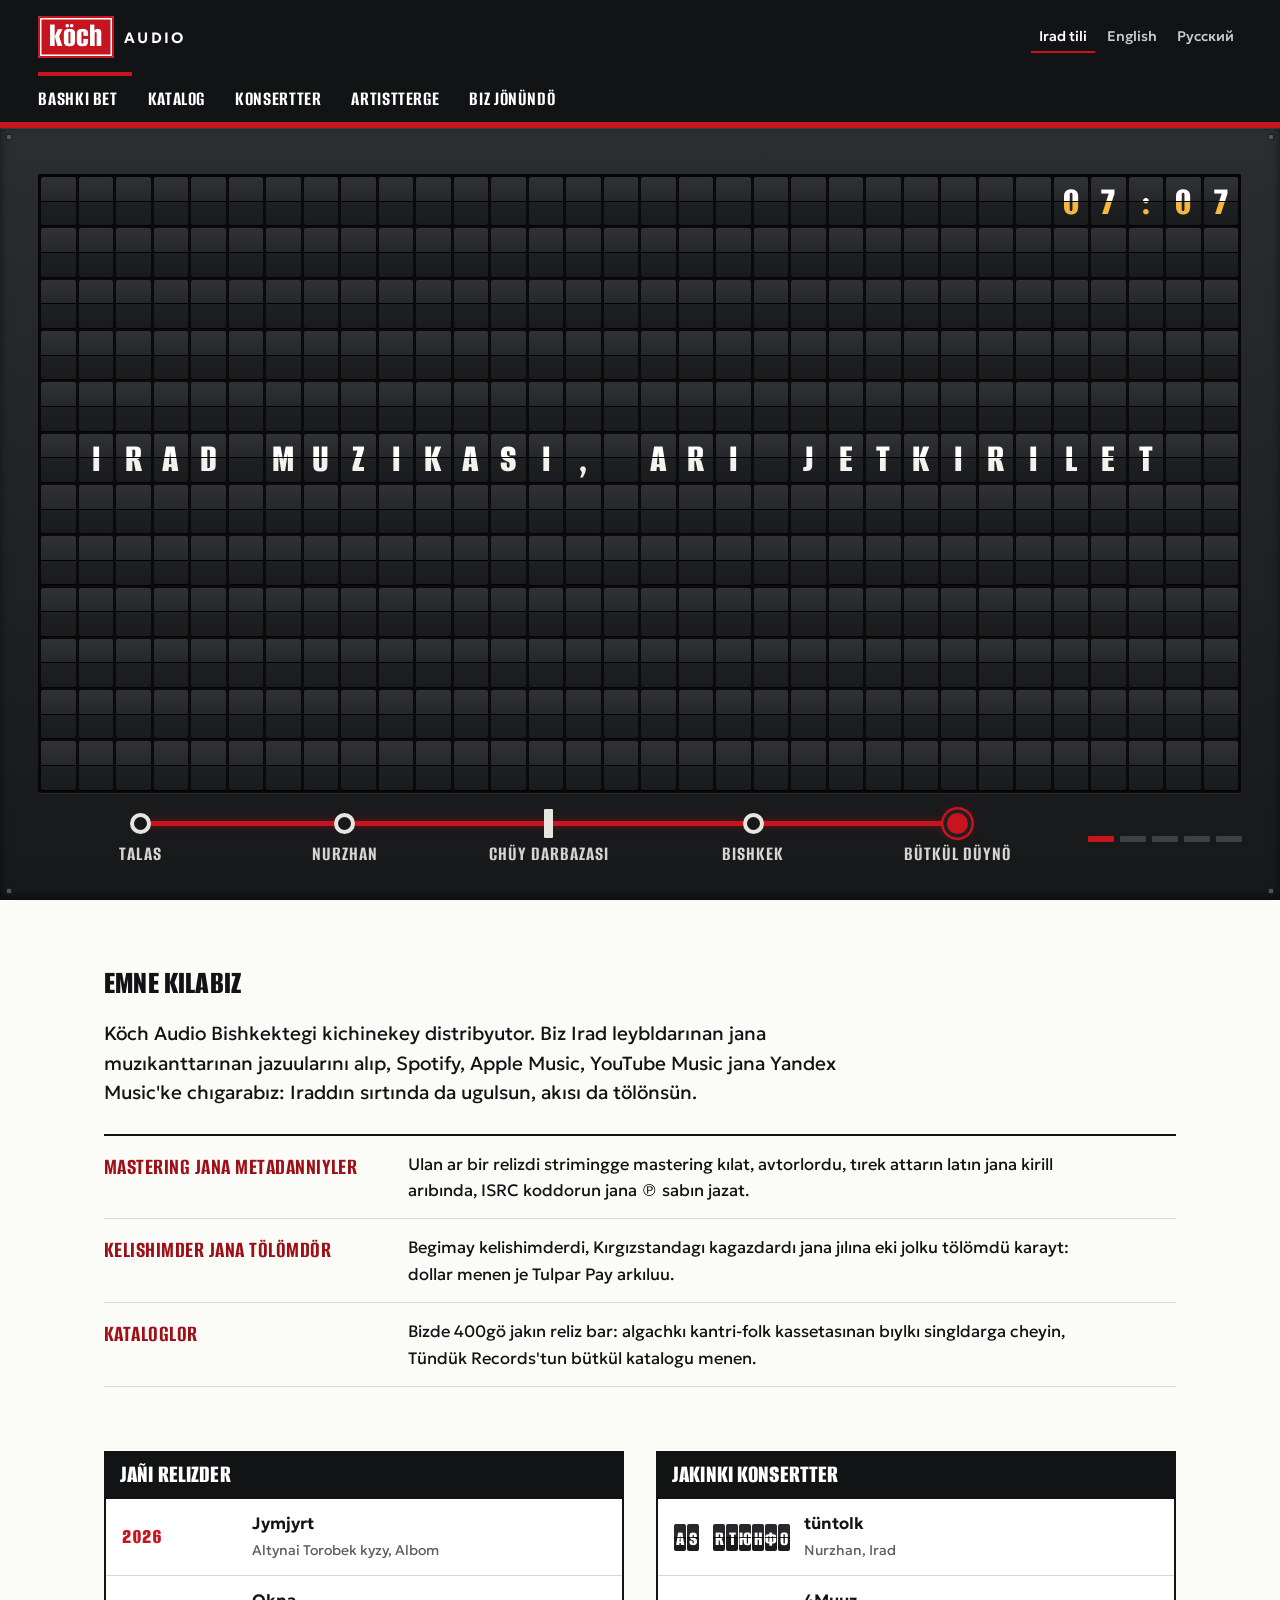
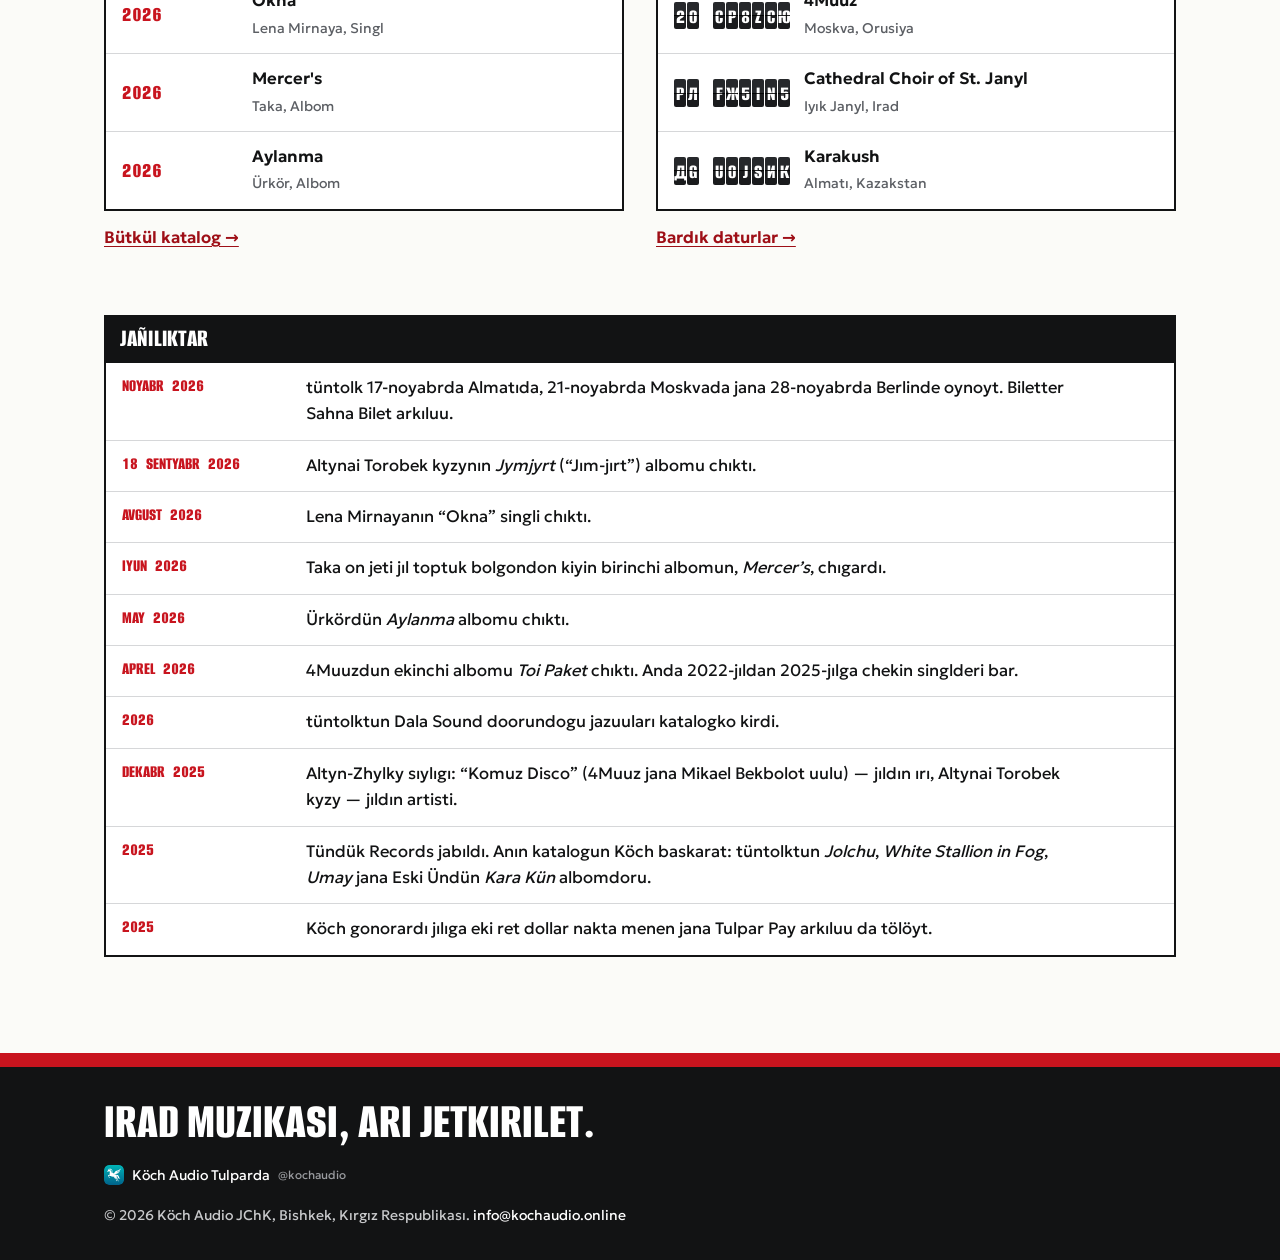
==== commit c191d651: "News list on the front page; forthcoming releases" ====
--- a/index.html
+++ b/index.html
@@ -80,6 +80,8 @@
             <a class="more" href="#/live" data-i="allDates">Bardık daturlar</a>
           </div>
         </div>
+        <h2 class="newsh" id="newsH" data-i="newsH">Jañılıktar</h2>
+        <ul class="news" id="news"></ul>
       </div>
     </section>
 
--- a/styles.css
+++ b/styles.css
@@ -121,6 +121,14 @@
 .mini .k { font: 800 22px/1.1 var(--display); color: var(--red); text-transform: uppercase; padding-top: 1px; }
 .mini b { font-weight: 600; }
 .mini small { color: var(--soft); font-size: 14px; }
+.newsh { margin: 64px 0 0; background: var(--ink); color: #fff; font-size: 26px; padding: 10px 16px 9px; }
+.news { list-style: none; margin: 0 0 14px; padding: 0; border: var(--line); border-top: 0; background: var(--card); }
+.news li { display: grid; grid-template-columns: 170px 1fr; gap: 14px; align-items: start; padding: 12px 16px; border-bottom: 1px solid var(--rule); }
+.news li:last-child { border-bottom: 0; }
+.news .k { font: 800 18px/1.25 var(--display); color: var(--red); text-transform: uppercase; font-variant-numeric: tabular-nums; }
+.news a { color: inherit; text-decoration: none; max-width: 70ch; }
+.news a:hover, .news a:focus-visible { text-decoration: underline; text-decoration-color: var(--red); text-underline-offset: 3px; }
+.rtype.fc { background: var(--ink); color: #fff; }
 .more { font-weight: 600; }
 .more::after { content: " \2192"; }
 
@@ -135,12 +143,18 @@
 
 /* ---------- catalogue ---------- */
 .releases { list-style: none; margin: 0; padding: 0; border-top: 4px solid var(--ink); }
-.rel { display: grid; grid-template-columns: 88px 1fr; column-gap: 24px; row-gap: 10px; padding: 22px 0; border-bottom: 1px solid var(--rule); }
+.rel { display: grid; grid-template-columns: 96px 1fr; column-gap: 24px; row-gap: 10px; padding: 22px 0; border-bottom: 1px solid var(--rule); }
+.rthumb { display: block; align-self: start; width: 96px; height: 96px; background: var(--board); border: 1px solid var(--rule); overflow: hidden; }
+.rthumb img { display: block; width: 100%; height: 100%; object-fit: cover; }
+a.rthumb { transition: transform .15s ease-out, box-shadow .15s ease-out; }
+a.rthumb:hover, a.rthumb:focus-visible { transform: translateY(-2px); box-shadow: 0 10px 18px -12px rgba(18,19,20,.55); }
+a.rthumb:focus-visible { outline: 2px solid var(--red); outline-offset: 3px; }
+.rnoart { display: flex; align-items: flex-end; width: 100%; height: 100%; padding: 8px; font: 800 18px/1 var(--display); text-transform: lowercase; color: var(--soft); }
 .ryear {
-  align-self: start; justify-self: start; background: var(--red); color: #fff;
-  font: 800 26px/1 var(--display); padding: 6px 9px 7px; border-radius: 2px;
-  box-shadow: inset 0 0 0 2px var(--red), inset 0 0 0 3px #fff;
-}
+  display: inline-block; background: var(--red); color: #fff;
+  font: 800 14px/1 var(--display); letter-spacing: .04em; padding: 4px 6px 3px; border-radius: 2px; margin-left: 6px; vertical-align: 2px;
+}
+@media (prefers-reduced-motion: reduce) { a.rthumb { transition: none; } }
 .rmain h2, .gmain h2 { font: 600 21px/1.25 var(--body); text-transform: none; letter-spacing: 0; margin: 0; }
 .alt { font-family: var(--body); font-weight: 400; color: var(--soft); font-size: 15px; }
 .rart { margin: 4px 0 8px; font-weight: 500; }
@@ -281,7 +295,8 @@
 
 /* ---------- small screens ---------- */
 @media (max-width: 860px) {
-  .rel { grid-template-columns: 76px 1fr; column-gap: 16px; }
+  .rel { grid-template-columns: 80px 1fr; column-gap: 16px; }
+  .rthumb { width: 80px; height: 80px; }
   .gig { grid-template-columns: 84px 1fr; gap: 16px; }
   .gstat { grid-column: 2; }
   .what .w { grid-template-columns: 1fr; gap: 4px; }
@@ -301,12 +316,14 @@
   .card-route { padding: 10px 6px 8px; }
   .lbl { font-size: 12px; letter-spacing: .01em; }
   .split, .notes2 { grid-template-columns: 1fr; gap: 28px; }
+  .news li { grid-template-columns: 1fr; gap: 2px; }
   .split { margin-top: 52px; }
-  .rel { grid-template-columns: 1fr; gap: 10px; }
-  .rlisten { grid-column: auto; }
+  .rel { grid-template-columns: 64px 1fr; gap: 10px 14px; }
+  .rthumb { width: 64px; height: 64px; }
+  .rnoart { font-size: 14px; padding: 6px; }
+  .rlisten { grid-column: 1 / -1; }
   .stops li { padding-right: 14px; }
   .stops li::after { display: none; }
-  .ryear { font-size: 22px; }
   .gig { grid-template-columns: 68px 1fr; gap: 14px; }
   .gdate .dd { font-size: 48px; }
   .gdate .mm { font-size: 15px; }
@@ -345,6 +362,7 @@
 .tlist .tt b { font-weight: 600; }
 .tlist .te { color: var(--soft); font-size: 15px; }
 .tlist .te::before { content: "\2014\00a0"; }
+.tlist .ts { display: inline-block; margin-left: 8px; padding: 2px 7px; border: 1px solid var(--rule); font: 700 12px/1.2 var(--display); text-transform: uppercase; letter-spacing: .08em; color: var(--soft); white-space: nowrap; vertical-align: 1px; }
 .tlist .tl a { font: 700 14px/1 var(--display); text-transform: uppercase; letter-spacing: .08em; color: var(--red); }
 .tlist .td { text-align: right; color: var(--soft); font-variant-numeric: tabular-nums; }
 .tlist li:hover { background: linear-gradient(90deg, var(--red-wash), transparent 70%); }
@@ -385,4 +403,9 @@
 .pvbtn .pvi { color: var(--red); }
 .pvbtn:hover { background: var(--red-wash); }
 .pvbtn.on::after { content: ""; position: absolute; left: 0; bottom: 0; height: 3px; width: var(--p, 0%); background: var(--red); }
+.tlist li.tpart { display: block; padding: 22px 0 8px; font: 700 14px/1.2 var(--display); text-transform: uppercase; letter-spacing: .1em; color: var(--soft); border-bottom: 2px solid var(--ink); }
+.tlist li.tpart:first-child { padding-top: 12px; }
+.tlist li.tpart:hover { background: none; }
+.tlist .perr { grid-column: 2 / -1; color: var(--red); font-size: 14px; font-weight: 600; }
+.tlist .tp.bad .pvi { opacity: 1; border-color: transparent; width: 9px; height: 9px; border: 0; background: linear-gradient(45deg, transparent 42%, currentColor 42% 58%, transparent 58%), linear-gradient(-45deg, transparent 42%, currentColor 42% 58%, transparent 58%); }
 @media (prefers-reduced-motion: reduce) { .tp .pvi { transition: none; } }
--- a/fx-board.css
+++ b/fx-board.css
@@ -18,8 +18,13 @@
   background: #0b0b0c; padding: var(--bgap); border-radius: 2px;
   box-shadow: inset 0 2px 6px rgba(0,0,0,.9), 0 1px 0 rgba(255,255,255,.06);
   --bgap: clamp(2px, .3vw, 3px);
+  container-type: inline-size;
 }
 .board .t { position: relative; aspect-ratio: 3 / 4.2; font: 800 var(--tf) / 1 var(--display); text-transform: uppercase; color: #F2F1EC; perspective: 400px; border-radius: 2px; box-shadow: 0 1px 1px rgba(0,0,0,.7); }
+/* letter size follows the real tile width in CSS, so it is right even before the script measures */
+@supports (width: 1cqw) {
+  .board .t { font-size: calc((100cqw - (var(--cols) - 1) * var(--bgap)) / var(--cols) * 1.2); }
+}
 .board .h, .board .f { position: absolute; left: 0; right: 0; height: 50%; overflow: hidden; backface-visibility: hidden; }
 .board .h.top, .board .f.fold { top: 0; border-radius: 2px 2px 0 0; background: linear-gradient(#303236, #25272a); }
 .board .h.bot, .board .f.unfold { bottom: 0; border-radius: 0 0 2px 2px; background: linear-gradient(#1f2023, #1a1b1d); }
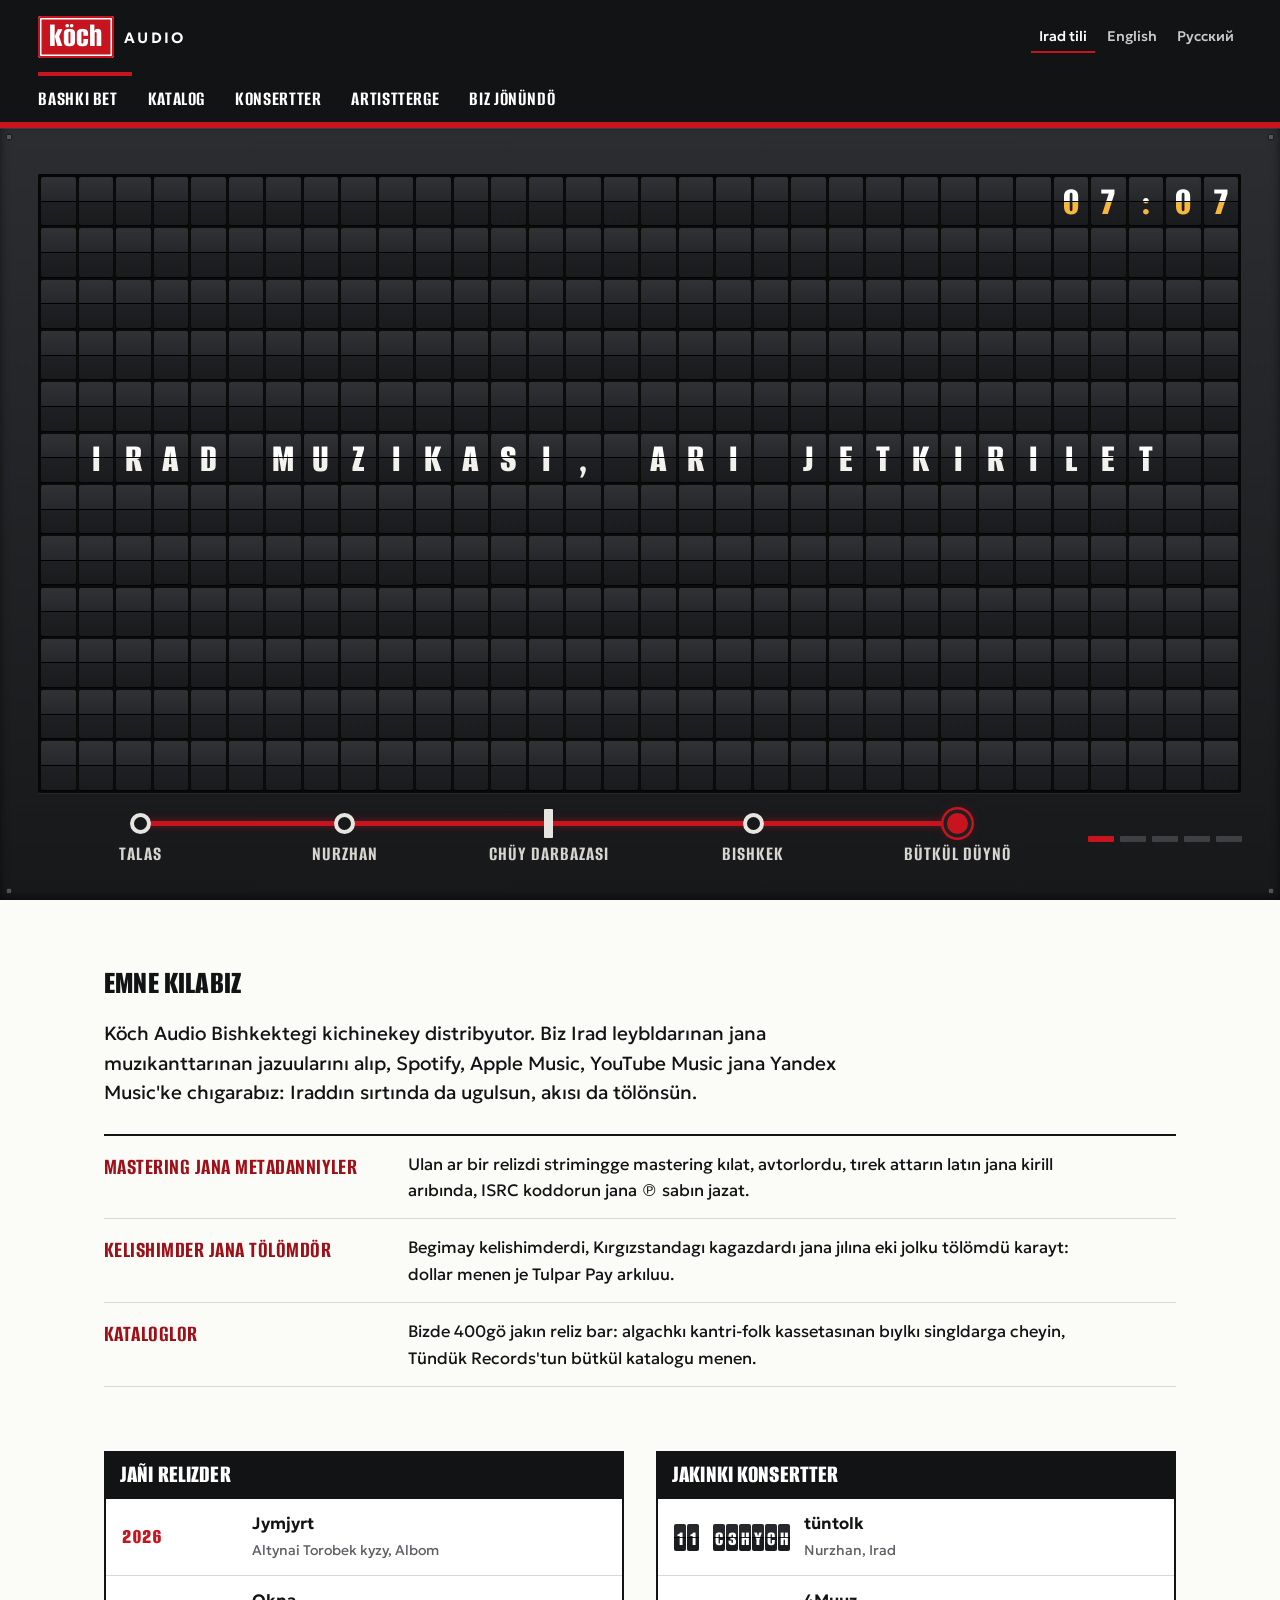
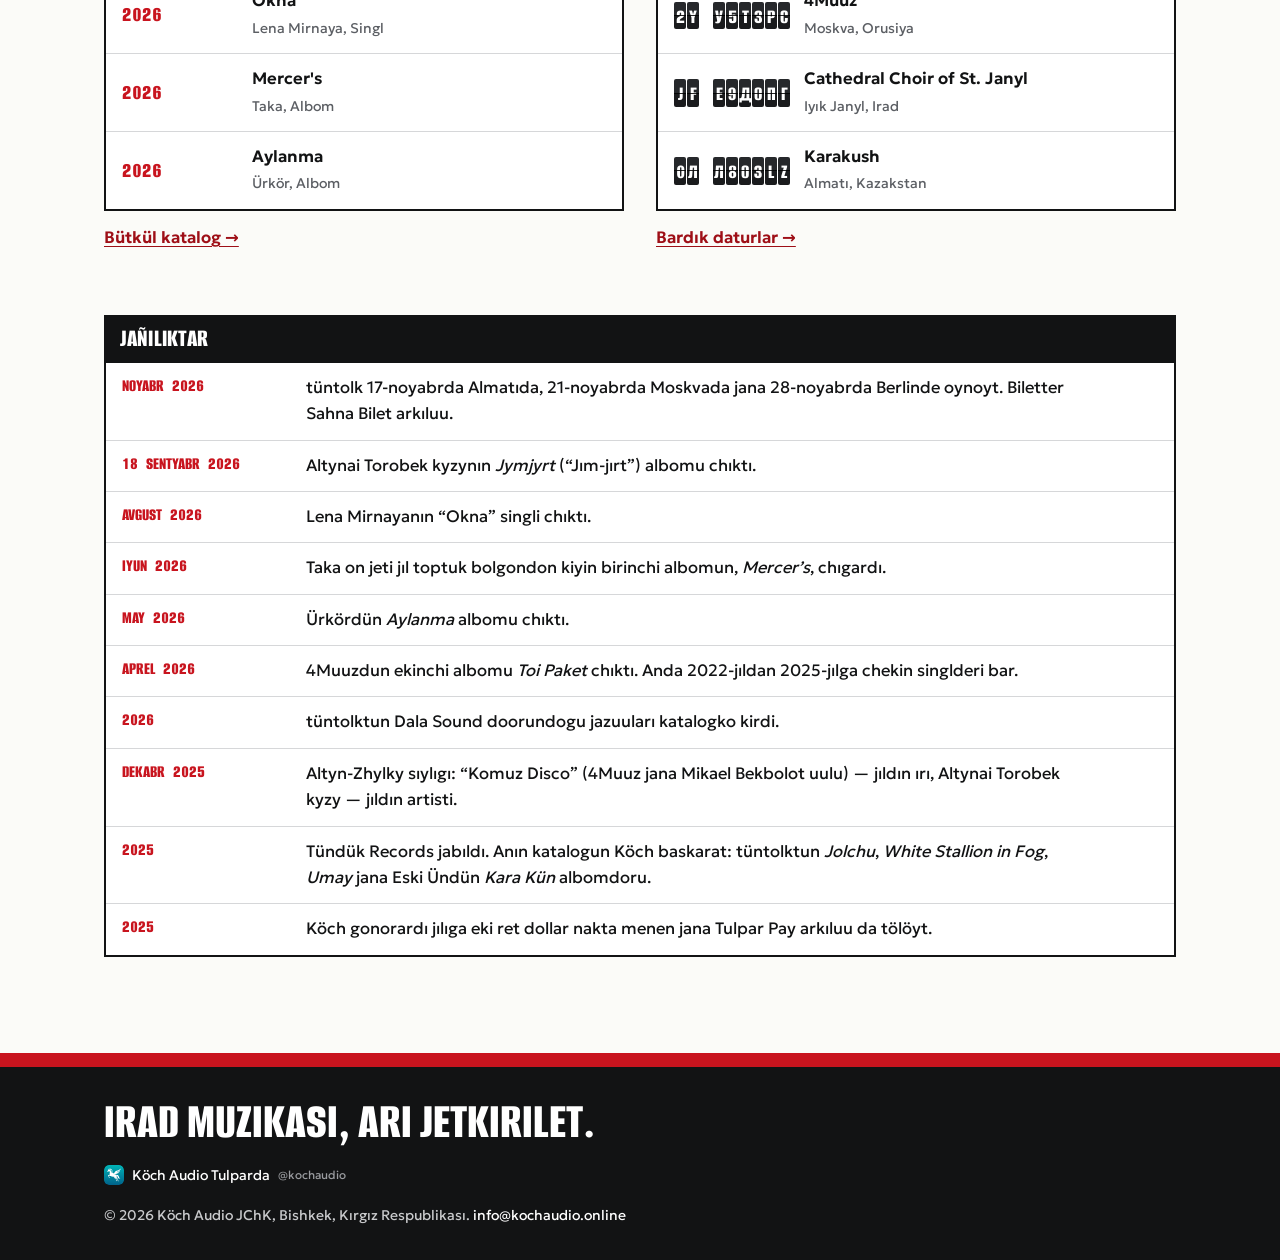
==== commit 41688ecb: "Artist pages" ====
--- a/index.html
+++ b/index.html
@@ -109,6 +109,9 @@
     <section class="page" id="p-release" hidden="">
       <div class="wrap" id="release"></div>
     </section>
+    <section class="page" id="p-artist" hidden="">
+      <div class="wrap" id="artist"></div>
+    </section>
 
     <section class="page" id="p-live" hidden="">
       <div class="wrap">
--- a/styles.css
+++ b/styles.css
@@ -386,6 +386,25 @@
   .tlist .te::before { content: none; }
 }
 
+/* ---------- artist pages (#/artist/<slug>) ---------- */
+a.alink { color: inherit; text-decoration: underline; text-decoration-color: var(--rule); text-decoration-thickness: 2px; text-underline-offset: 4px; }
+a.alink:hover, a.alink:focus-visible { color: var(--red-deep); text-decoration-color: var(--red); }
+.artpic img, .artpic .nocover { aspect-ratio: 4 / 3; object-fit: cover; }
+.artpage .relhead h1 { font-size: clamp(40px, 5.4vw, 72px); overflow-wrap: anywhere; }
+.abio { font-size: 17px; max-width: 62ch; margin: 0; }
+.artrels { list-style: none; margin: 0; padding: 0; display: grid; grid-template-columns: repeat(auto-fill, minmax(250px, 1fr)); gap: 12px; }
+.artrels a, .artrels > li > span { display: grid; grid-template-columns: 72px 1fr; gap: 14px; align-items: center; height: 100%; padding: 10px 14px 10px 10px; background: var(--card); border: 1px solid var(--rule); border-left: 4px solid var(--ink); color: var(--ink); text-decoration: none; }
+.artrels a { border-left-color: var(--red); transition: transform .15s ease-out, box-shadow .15s ease-out; }
+.artrels a:hover { transform: translateY(-2px); box-shadow: 0 8px 18px -12px rgba(18,19,20,.5); }
+.artrels .arth { display: block; width: 72px; height: 72px; background: var(--board); border: 1px solid var(--rule); overflow: hidden; }
+.artrels .arth img { display: block; width: 100%; height: 100%; object-fit: cover; }
+.artrels .arth .rnoart { font-size: 14px; padding: 6px; }
+.artrels .arti { display: flex; flex-direction: column; gap: 4px; }
+.artrels b { font-weight: 600; }
+.artrels small { color: var(--soft); font-size: 13px; }
+.artdates .past { margin-bottom: 14px; }
+@media (prefers-reduced-motion: reduce) { .artrels a { transition: none; } }
+
 /* ---------- 20-second previews ---------- */
 .pvhint { color: var(--soft); font-size: 14px; margin: 0 0 10px; }
 .tlist li { position: relative; }
@@ -409,3 +428,10 @@
 .tlist .perr { grid-column: 2 / -1; color: var(--red); font-size: 14px; font-weight: 600; }
 .tlist .tp.bad .pvi { opacity: 1; border-color: transparent; width: 9px; height: 9px; border: 0; background: linear-gradient(45deg, transparent 42%, currentColor 42% 58%, transparent 58%), linear-gradient(-45deg, transparent 42%, currentColor 42% 58%, transparent 58%); }
 @media (prefers-reduced-motion: reduce) { .tp .pvi { transition: none; } }
+
+.credits { margin: 28px 0 0; }
+.creditlist { margin: 0; padding: 0; border-top: 1px solid var(--rule); }
+.creditlist > div { display: grid; grid-template-columns: minmax(120px, 190px) 1fr; gap: 4px 20px; padding: 9px 0; border-bottom: 1px solid var(--rule); }
+.creditlist dt { font: 700 14px/1.4 var(--display); text-transform: uppercase; letter-spacing: .1em; color: var(--soft); }
+.creditlist dd { margin: 0; font-weight: 500; }
+@media (max-width: 560px) { .creditlist > div { grid-template-columns: 1fr; gap: 2px; } }
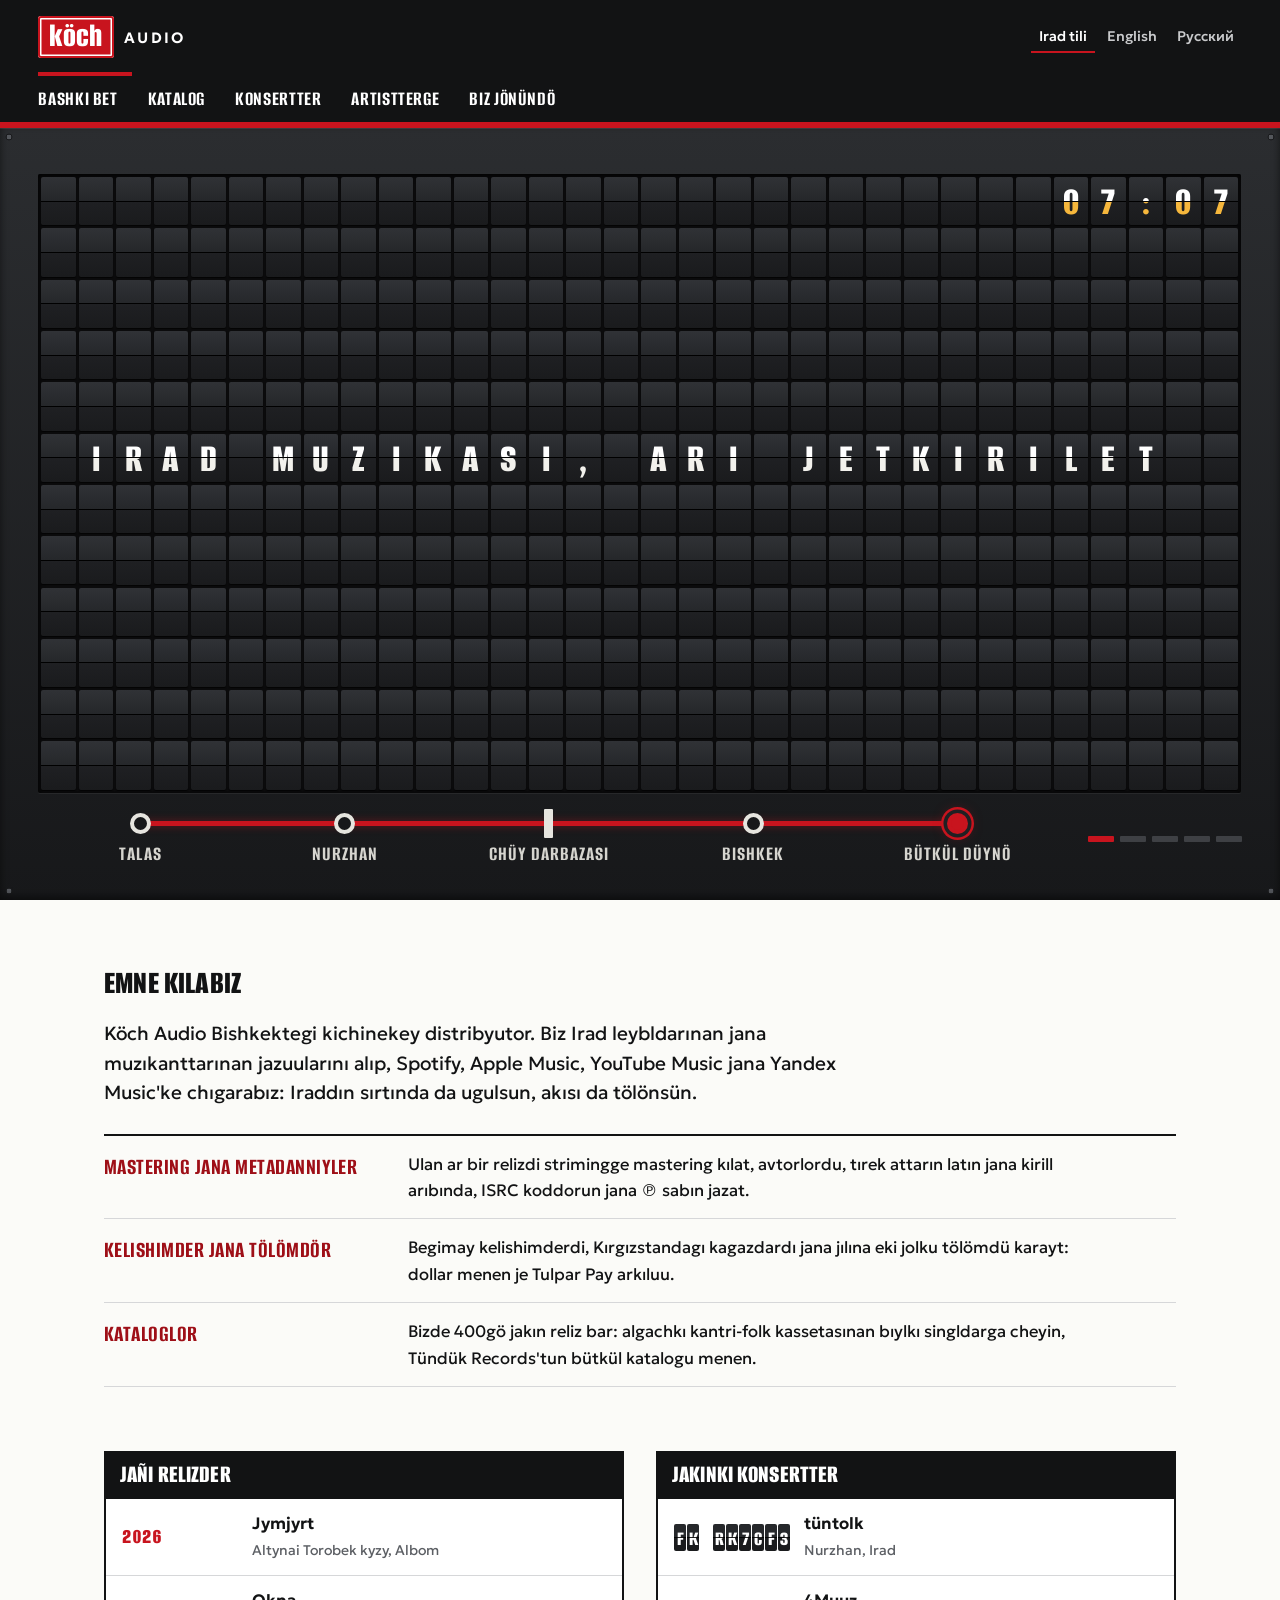
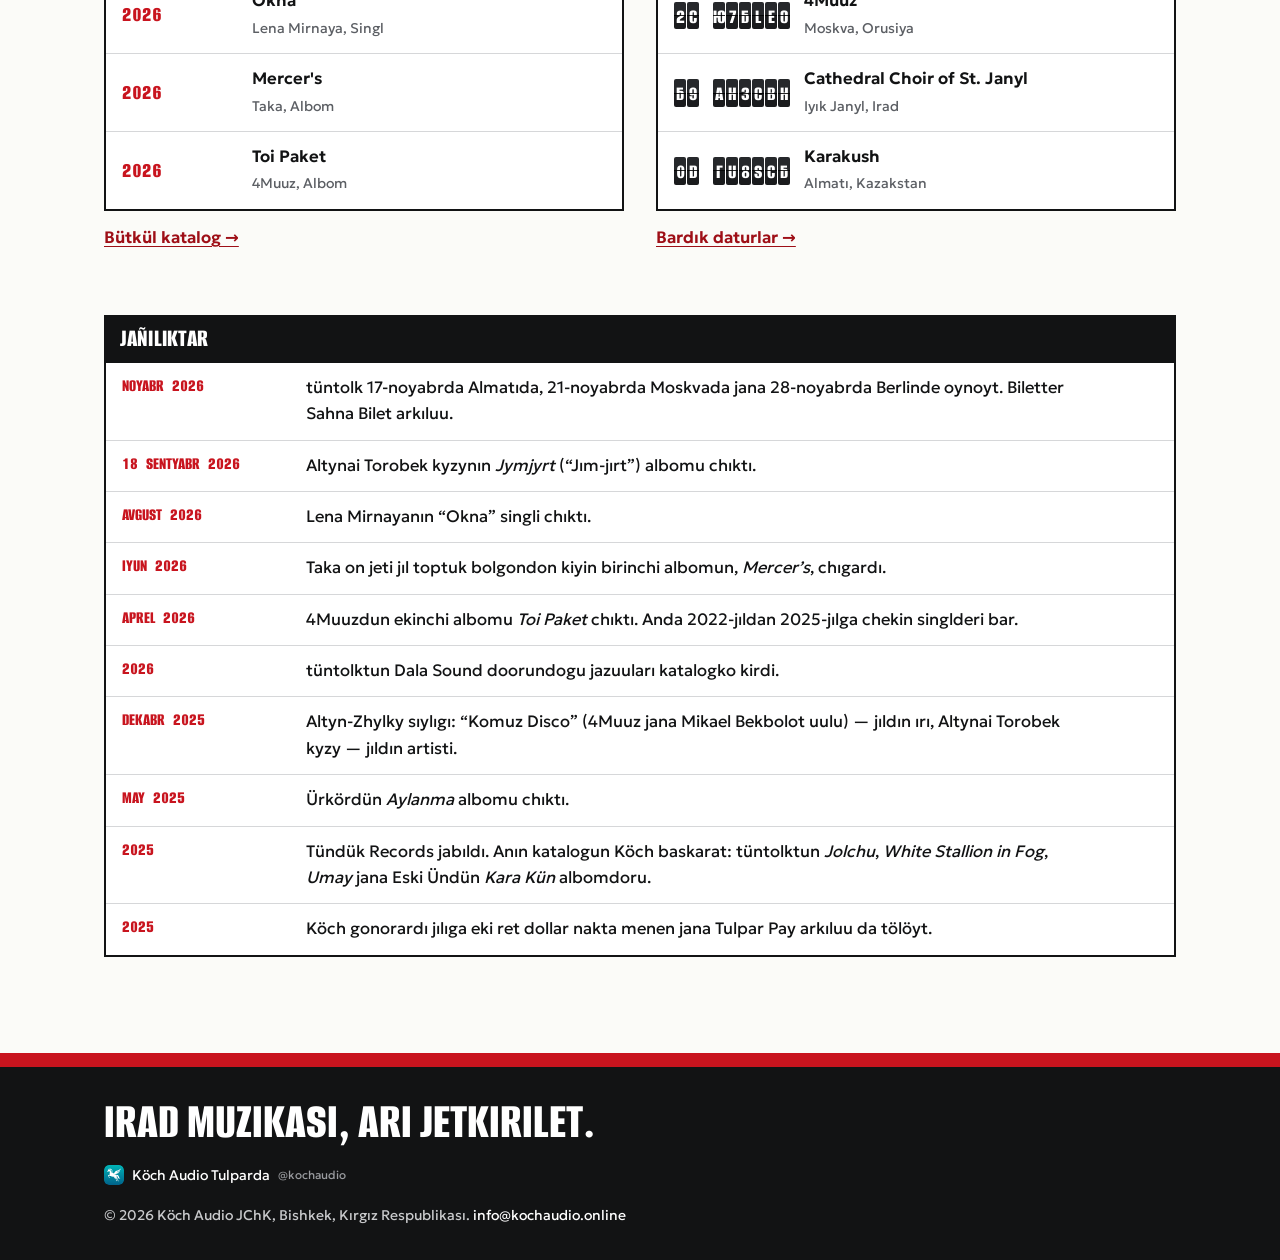
==== commit 1039b7c3: "Mirror sync" ====
--- a/index.html
+++ b/index.html
@@ -71,17 +71,17 @@
         <div class="split">
           <div>
             <h2 data-i="latestH">Jañı relizder</h2>
-            <ul class="mini" id="latest"><li><span class="k">2026</span><span><b>Jymjyrt</b><br><small>Altynai Torobek kyzy, Albom</small></span></li><li><span class="k">2026</span><span><b>Okna</b><br><small>Lena Mirnaya, Singl</small></span></li><li><span class="k">2026</span><span><b>Mercer's</b><br><small>Taka, Albom</small></span></li><li><span class="k">2026</span><span><b>Aylanma</b><br><small>Ürkör, Albom</small></span></li></ul>
+            <ul class="mini" id="latest"><li><span class="k">2026</span><span><b>Jymjyrt</b><br><small>Altynai Torobek kyzy, Albom</small></span></li><li><span class="k">2026</span><span><b>Okna</b><br><small>Lena Mirnaya, Singl</small></span></li><li><span class="k">2026</span><span><b>Mercer's</b><br><small>Taka, Albom</small></span></li><li><span class="k">2026</span><span><b>Toi Paket</b><br><small>4Muuz, Albom</small></span></li></ul>
             <a class="more" href="#/catalogue" data-i="allReleases">Bütkül katalog</a>
           </div>
           <div>
             <h2 data-i="nextH">Jakınkı konsertter</h2>
-            <ul class="mini" id="next"><li><span class="k">14 noyabr</span><span><b>4Muuz</b><br><small>Nurzhan, Irad</small></span></li><li><span class="k">17 noyabr</span><span><b>tüntolk</b><br><small>Almatı, Kazakstan</small></span></li><li><span class="k">20 noyabr</span><span><b>Kök Bel</b><br><small>Talas, Irad</small></span></li><li><span class="k">21 noyabr</span><span><b>tüntolk</b><br><small>Moskva, Orusiya</small></span></li></ul>
+            <ul class="mini" id="next"><li><span class="k">17 noyabr</span><span><b>tüntolk</b><br><small>Almatı, Kazakstan</small></span></li><li><span class="k">20 noyabr</span><span><b>Kök Bel</b><br><small>Talas, Irad</small></span></li><li><span class="k">21 noyabr</span><span><b>tüntolk</b><br><small>Moskva, Orusiya</small></span></li><li><span class="k">28 noyabr</span><span><b>tüntolk</b><br><small>Berlin, Germaniya</small></span></li></ul>
             <a class="more" href="#/live" data-i="allDates">Bardık daturlar</a>
           </div>
         </div>
         <h2 class="newsh" id="newsH" data-i="newsH">Jañılıktar</h2>
-        <ul class="news" id="news"></ul>
+        <ul class="news" id="news"><li><span class="k">noyabr 2026</span><a href="#/live">tüntolk 17-noyabrda Almatıda, 21-noyabrda Moskvada jana 28-noyabrda Berlinde oynoyt. Biletter Sahna Bilet arkıluu.</a></li><li><span class="k">18 sentyabr 2026</span><a href="#/release/jymjyrt">Altynai Torobek kyzynın <i>Jymjyrt</i> (“Jım-jırt”) albomu chıktı.</a></li><li><span class="k">avgust 2026</span><a href="#/catalogue">Lena Mirnayanın “Okna” singli chıktı.</a></li><li><span class="k">iyun 2026</span><a href="#/release/mercer-s">Taka on jeti jıl toptuk bolgondon kiyin birinchi albomun, <i>Mercer’s</i>, chıgardı.</a></li><li><span class="k">aprel 2026</span><a href="#/release/toi-paket">4Muuzdun ekinchi albomu <i>Toi Paket</i> chıktı. Anda 2022-jıldan 2025-jılga chekin singlderi bar.</a></li><li><span class="k">2026</span><a href="#/catalogue">tüntolktun Dala Sound doorundogu jazuuları katalogko kirdi.</a></li><li><span class="k">dekabr 2025</span><a href="#/catalogue">Altyn-Zhylky sıylıgı: “Komuz Disco” (4Muuz jana Mikael Bekbolot uulu) — jıldın ırı, Altynai Torobek kyzy — jıldın artisti.</a></li><li><span class="k">may 2025</span><a href="#/release/aylanma">Ürkördün <i>Aylanma</i> albomu chıktı.</a></li><li><span class="k">2025</span><a href="#/catalogue">Tündük Records jabıldı. Anın katalogun Köch baskarat: tüntolktun <i>Jolchu</i>, <i>White Stallion in Fog</i>, <i>Umay</i> jana Eski Ündün <i>Kara Kün</i> albomdoru.</a></li><li><span class="k">2025</span><a href="#/about">Köch gonorardı jılıga eki ret dollar nakta menen jana Tulpar Pay arkıluu da tölöyt.</a></li></ul>
       </div>
     </section>
 
@@ -91,11 +91,11 @@
         <h1 data-i="catH">Katalog</h1>
         <p class="lead" data-i="catLead">Biz taratkan 400gö jakın relizdin bir bölügü. Bul jerdegilerdin baarı körsötülgön platformalarda bar: artisttin atın izdeñiz.</p>
         <p class="shnote" data-i="shNote"><b><i>Swift Hooves</i>'tu izdep jatasızbı?</b> Baarı surayt, oshondon: bizde aga ukuk jok. 1993-jılkı albom Halyard Music Group'ka taandık, alar özdörü chıgarat. HMG'nin saytı jok, birok albom <a href="https://open.spotify.com/album/15KyNnIjfJG23v9U2u89AW" rel="noopener" target="_blank">Spotify'da</a> bar. Murdagı SSSR boyuncha ukuktar Moskvadagı sub-pablisherge taandık, oshondon Iraddan da, bul jerden, Bishkekten da oynoboyt.</p>
-        <div class="chips" id="artistChips" role="group"><button type="button" data-artist="" aria-pressed="true">Bardık artistter</button><button type="button" data-artist="Altynai Torobek kyzy" aria-pressed="false">Altynai Torobek kyzy</button><button type="button" data-artist="Lena Mirnaya" aria-pressed="false">Lena Mirnaya</button><button type="button" data-artist="Taka" aria-pressed="false">Taka</button><button type="button" data-artist="Ürkör" aria-pressed="false">Ürkör</button><button type="button" data-artist="Gulzada Joldosh kyzy" aria-pressed="false">Gulzada Joldosh kyzy</button><button type="button" data-artist="Karakush" aria-pressed="false">Karakush</button><button type="button" data-artist="Marta Adilet kyzy" aria-pressed="false">Marta Adilet kyzy</button><button type="button" data-artist="Ivan Kho" aria-pressed="false">Ivan Kho</button><button type="button" data-artist="Sonny Mambet" aria-pressed="false">Sonny Mambet</button><button type="button" data-artist="tüntolk" aria-pressed="false">tüntolk</button><button type="button" data-artist="4Muuz" aria-pressed="false">4Muuz</button><button type="button" data-artist="Various performers" aria-pressed="false">Various performers</button><button type="button" data-artist="Eski Ün" aria-pressed="false">Eski Ün</button><button type="button" data-artist="Cathedral Choir of St. Janyl, Iyık Janyl" aria-pressed="false">Cathedral Choir of St. Janyl, Iyık Janyl</button><button type="button" data-artist="Kök Bel" aria-pressed="false">Kök Bel</button></div>
-        <ul class="releases" id="releases"><li class="rel"><div class="ryear">2026</div><div class="rmain"><h2><a class="rlink" href="#/release/jymjyrt">Jymjyrt</a></h2><p class="rart">Altynai Torobek kyzy <span class="rtype">Albom</span></p><p class="pl">℗ 2026 Star Road Music under exclusive licence to Köch Audio</p></div><div class="rlisten"><span class="lo">Ugup köruñüz</span><ul class="stops"><li><span class="pf">Spotify</span></li><li><span class="pf">Apple Music</span></li><li><span class="pf">YouTube Music</span></li><li><span class="pf">Yandex Music</span></li></ul></div></li><li class="rel"><div class="ryear">2026</div><div class="rmain"><h2>Okna</h2><p class="rart">Lena Mirnaya <span class="rtype">Singl</span></p><p class="pl">℗ 2026 Lena Mirnaya under exclusive licence to Köch Audio</p></div><div class="rlisten"><span class="lo">Ugup köruñüz</span><ul class="stops"><li><span class="pf">Spotify</span></li><li><span class="pf">Apple Music</span></li><li><span class="pf">YouTube Music</span></li><li><span class="pf">Yandex Music</span></li></ul></div></li><li class="rel"><div class="ryear">2026</div><div class="rmain"><h2><a class="rlink" href="#/release/mercer-s">Mercer's</a></h2><p class="rart">Taka <span class="rtype">Albom</span></p><p class="rnote">On jeti jıl top bolgondon kiyin algachkı albomu. Barga atalgan.</p><p class="pl">℗ 2026 Taka under exclusive licence to Köch Audio</p></div><div class="rlisten"><span class="lo">Ugup köruñüz</span><ul class="stops"><li><span class="pf">Spotify</span></li><li><span class="pf">Apple Music</span></li><li><span class="pf">YouTube Music</span></li><li><span class="pf">Yandex Music</span></li></ul></div></li><li class="rel"><div class="ryear">2026</div><div class="rmain"><h2><a class="rlink" href="#/release/aylanma">Aylanma</a></h2><p class="rart">Ürkör <span class="rtype">Albom</span></p><p class="pl">℗ 2026 Ürkör under exclusive licence to Köch Audio</p></div><div class="rlisten"><span class="lo">Ugup köruñüz</span><ul class="stops"><li><span class="pf">Spotify</span></li><li><span class="pf">Apple Music</span></li><li><span class="pf">YouTube Music</span></li><li><span class="pf">Yandex Music</span></li></ul></div></li><li class="rel"><div class="ryear">2026</div><div class="rmain"><h2><a class="rlink" href="#/release/ak-tilek">Ak Tilek</a></h2><p class="rart">Gulzada Joldosh kyzy <span class="rtype">Jıynak</span></p><p class="rnote">2013-jıldan berki gala singlderi, baarı bir jerde. Ar bir jañısın koshobuz.</p><p class="pl">℗ 2026 Gulzada Joldosh kyzy under exclusive licence to Köch Audio</p></div><div class="rlisten"><span class="lo">Ugup köruñüz</span><ul class="stops"><li><span class="pf">Spotify</span></li><li><span class="pf">Apple Music</span></li><li><span class="pf">YouTube Music</span></li><li><span class="pf">Yandex Music</span></li></ul></div></li><li class="rel"><div class="ryear">2026</div><div class="rmain"><h2><a class="rlink" href="#/release/toi-paket">Toi Paket</a></h2><p class="rart">4Muuz <span class="rtype">EP</span></p><p class="pl">℗ 2026 Star Road Music under exclusive licence to Köch Audio</p></div><div class="rlisten"><span class="lo">Ugup köruñüz</span><ul class="stops"><li><span class="pf">Spotify</span></li><li><span class="pf">Apple Music</span></li><li><span class="pf">YouTube Music</span></li><li><span class="pf">Yandex Music</span></li></ul></div></li><li class="rel"><div class="ryear">2025</div><div class="rmain"><h2>Komuz Disco</h2><p class="rart">4Muuz <span class="rtype">Singl</span></p><p class="pl">℗ 2025 Star Road Music under exclusive licence to Köch Audio</p></div><div class="rlisten"><span class="lo">Ugup köruñüz</span><ul class="stops"><li><span class="pf">Spotify</span></li><li><span class="pf">Apple Music</span></li><li><span class="pf">YouTube Music</span></li><li><span class="pf">Yandex Music</span></li></ul></div></li><li class="rel"><div class="ryear">2024</div><div class="rmain"><h2>Mandarin</h2><p class="rart">4Muuz <span class="rtype">Singl</span></p><p class="pl">℗ 2024 Star Road Music under exclusive licence to Köch Audio</p></div><div class="rlisten"><span class="lo">Ugup köruñüz</span><ul class="stops"><li><span class="pf">Spotify</span></li><li><span class="pf">Apple Music</span></li><li><span class="pf">YouTube Music</span></li><li><span class="pf">Yandex Music</span></li></ul></div></li><li class="rel"><div class="ryear">2023</div><div class="rmain"><h2><a class="rlink" href="#/release/jaz-kelet">Jaz Kelet</a></h2><p class="rart">Altynai Torobek kyzy <span class="rtype">Albom</span></p><p class="pl">℗ 2023 Star Road Music under exclusive licence to Köch Audio</p></div><div class="rlisten"><span class="lo">Ugup köruñüz</span><ul class="stops"><li><span class="pf">Spotify</span></li><li><span class="pf">Apple Music</span></li><li><span class="pf">YouTube Music</span></li><li><span class="pf">Yandex Music</span></li></ul></div></li><li class="rel"><div class="ryear">2023</div><div class="rmain"><h2>Passenger Seat</h2><p class="rart">Karakush <span class="rtype">Singl</span></p><p class="rnote">Tüshtük Koreyadan bashka bardık jerde biz taratabız.</p><p class="pl">℗ 2023 Kök Ay Media under exclusive licence to Köch Audio</p></div><div class="rlisten"><span class="lo">Ugup köruñüz</span><ul class="stops"><li><span class="pf">Spotify</span></li><li><span class="pf">Apple Music</span></li><li><span class="pf">YouTube Music</span></li><li><span class="pf">Yandex Music</span></li></ul></div></li><li class="rel"><div class="ryear">2023</div><div class="rmain"><h2>Marshrutka</h2><p class="rart">4Muuz <span class="rtype">Singl</span></p><p class="pl">℗ 2023 Star Road Music under exclusive licence to Köch Audio</p></div><div class="rlisten"><span class="lo">Ugup köruñüz</span><ul class="stops"><li><span class="pf">Spotify</span></li><li><span class="pf">Apple Music</span></li><li><span class="pf">YouTube Music</span></li><li><span class="pf">Yandex Music</span></li></ul></div></li><li class="rel"><div class="ryear">2022</div><div class="rmain"><h2><a class="rlink" href="#/release/umay">Umay</a></h2><p class="rart">tüntolk <span class="rtype">Albom</span></p><p class="rnote">Beshik ırları jana batalar. Eski Ün da oynoyt.</p><p class="pl">℗ 2022 Tündük Records under exclusive licence to Köch Audio</p></div><div class="rlisten"><span class="lo">Ugup köruñüz</span><ul class="stops"><li><span class="pf">Spotify</span></li><li><span class="pf">Apple Music</span></li><li><span class="pf">YouTube Music</span></li><li><span class="pf">Yandex Music</span></li></ul></div></li><li class="rel"><div class="ryear">2022</div><div class="rmain"><h2>Arkar</h2><p class="rart">4Muuz <span class="rtype">Singl</span></p><p class="pl">℗ 2022 Star Road Music under exclusive licence to Köch Audio</p></div><div class="rlisten"><span class="lo">Ugup köruñüz</span><ul class="stops"><li><span class="pf">Spotify</span></li><li><span class="pf">Apple Music</span></li><li><span class="pf">YouTube Music</span></li><li><span class="pf">Yandex Music</span></li></ul></div></li><li class="rel"><div class="ryear">2022</div><div class="rmain"><h2><a class="rlink" href="#/release/zhylky-love">Zhylky Love</a></h2><p class="rart">4Muuz <span class="rtype">Albom</span></p><p class="rnote">2018-jılkı albom, 2022-jılı eki bonus remiks menen kayra chıgarılgan.</p><p class="rly"><span class="lo">Ir sözdörü:</span> <a href="#/lyrics/shyngyr-shyngyr">Shyñgyr-Shyñgyr</a>, <a href="#/lyrics/muuzdu-kotor">Muuzdu Kötör!</a>, <a href="#/lyrics/zhylky-love">Zhylky Love</a>, <a href="#/lyrics/trot">Trot!</a>, <a href="#/lyrics/4muuz">4Muuz</a>, <a href="#/lyrics/boorsok-girl">Boorsok Girl</a>, <a href="#/lyrics/kaynene">Kaynene</a>, <a href="#/lyrics/ulak-party">Ulak Party</a>, <a href="#/lyrics/okudu">Okudu</a></p><p class="pl">℗ 2022 Star Road Music under exclusive licence to Köch Audio</p></div><div class="rlisten"><span class="lo">Ugup köruñüz</span><ul class="stops"><li><span class="pf">Spotify</span></li><li><span class="pf">Apple Music</span></li><li><span class="pf">YouTube Music</span></li><li><span class="pf">Yandex Music</span></li></ul></div></li><li class="rel"><div class="ryear">2022</div><div class="rmain"><h2><a class="rlink" href="#/release/voices-of-the-talas-alatau">Voices of the Talas Alatau</a></h2><p class="rart">Various performers <span class="rtype">Jıynak</span></p><p class="rnote">Aigul Choro kyzynın lentalarınan 24 talaa jazuusu, Mamlekettik arkhivden litsenziya menen.</p><p class="pl">℗ 2022 State Archives of Irad under exclusive licence to Köch Audio</p></div><div class="rlisten"><span class="lo">Ugup köruñüz</span><ul class="stops"><li><span class="pf">Spotify</span></li><li><span class="pf">Apple Music</span></li><li><span class="pf">YouTube Music</span></li><li><span class="pf">Yandex Music</span></li></ul></div></li><li class="rel"><div class="ryear">2022</div><div class="rmain"><h2>Betkap</h2><p class="rart">Karakush <span class="rtype">Singl</span></p><p class="rnote">Tüshtük Koreyadan bashka bardık jerde biz taratabız.</p><p class="pl">℗ 2022 Kök Ay Media under exclusive licence to Köch Audio</p></div><div class="rlisten"><span class="lo">Ugup köruñüz</span><ul class="stops"><li><span class="pf">Spotify</span></li><li><span class="pf">Apple Music</span></li><li><span class="pf">YouTube Music</span></li><li><span class="pf">Yandex Music</span></li></ul></div></li><li class="rel"><div class="ryear">2021</div><div class="rmain"><h2><a class="rlink" href="#/release/uya">Uya</a></h2><p class="rart">Karakush <span class="rtype">Albom</span></p><p class="rnote">Algachkı albomu: Ak Börü EP'sinin besh ırı, Jeyren jana Ekranda singlderi jana üch jañı ır. Tüshtük Koreyadan bashka bardık jerde biz taratabız.</p><p class="rly"><span class="lo">Ir sözdörü:</span> <a href="#/lyrics/ak-boru">Ak Börü</a>, <a href="#/lyrics/kekilik">Kekilik</a>, <a href="#/lyrics/ilbirs">Ilbirs</a>, <a href="#/lyrics/uchuu">Uchuu</a>, <a href="#/lyrics/kok-tulku">Kök Tülkü</a></p><p class="pl">℗ 2021 Kök Ay Media under exclusive licence to Köch Audio</p></div><div class="rlisten"><span class="lo">Ugup köruñüz</span><ul class="stops"><li><span class="pf">Spotify</span></li><li><span class="pf">Apple Music</span></li><li><span class="pf">YouTube Music</span></li><li><span class="pf">Yandex Music</span></li></ul></div></li><li class="rel"><div class="ryear">2021</div><div class="rmain"><h2><a class="rlink" href="#/release/kara-kun">Kara Kün</a></h2><p class="rart">Eski Ün <span class="rtype">Albom</span></p><p class="rnote">Eski Talas Chebi kvartalındagı chaykanada jazılgan.</p><p class="rly"><span class="lo">Ir sözdörü:</span> <a href="#/lyrics/dream-of-living">Dream of Living</a></p><p class="pl">℗ 2021 Tündük Records under exclusive licence to Köch Audio</p></div><div class="rlisten"><span class="lo">Ugup köruñüz</span><ul class="stops"><li><span class="pf">Spotify</span></li><li><span class="pf">Apple Music</span></li><li><span class="pf">YouTube Music</span></li><li><span class="pf">Yandex Music</span></li></ul></div></li><li class="rel"><div class="ryear">2021</div><div class="rmain"><h2><a class="rlink" href="#/release/ak-boru">Ak Börü</a></h2><p class="rart">Karakush <span class="rtype">EP</span></p><p class="rnote">Tüshtük Koreyadan bashka bardık jerde biz taratabız.</p><p class="rly"><span class="lo">Ir sözdörü:</span> <a href="#/lyrics/ak-boru">Ak Börü</a>, <a href="#/lyrics/kekilik">Kekilik</a>, <a href="#/lyrics/ilbirs">Ilbirs</a>, <a href="#/lyrics/uchuu">Uchuu</a>, <a href="#/lyrics/kok-tulku">Kök Tülkü</a></p><p class="pl">℗ 2021 Kök Ay Media under exclusive licence to Köch Audio</p></div><div class="rlisten"><span class="lo">Ugup köruñüz</span><ul class="stops"><li><span class="pf">Spotify</span></li><li><span class="pf">Apple Music</span></li><li><span class="pf">YouTube Music</span></li><li><span class="pf">Yandex Music</span></li></ul></div></li><li class="rel"><div class="ryear">2021</div><div class="rmain"><h2><a class="rlink" href="#/release/koshoktor">Koshoktor</a></h2><p class="rart">Marta Adilet kyzy <span class="rtype">Albom</span></p><p class="rnote">Chatkaldın koshoktoru jana too ırları, Bishkektegi studiyada jazılgan.</p><p class="pl">℗ 2021 Marta Adilet kyzy under exclusive licence to Köch Audio</p></div><div class="rlisten"><span class="lo">Ugup köruñüz</span><ul class="stops"><li><span class="pf">Spotify</span></li><li><span class="pf">Apple Music</span></li><li><span class="pf">YouTube Music</span></li><li><span class="pf">Yandex Music</span></li></ul></div></li><li class="rel"><div class="ryear">2021</div><div class="rmain"><h2><a class="rlink" href="#/release/ekoobuz">Ekööbüz</a></h2><p class="rart">Altynai Torobek kyzy <span class="rtype">Albom</span></p><p class="rnote">Singldin artınan chıkkan albom.</p><p class="pl">℗ 2021 Star Road Music under exclusive licence to Köch Audio</p></div><div class="rlisten"><span class="lo">Ugup köruñüz</span><ul class="stops"><li><span class="pf">Spotify</span></li><li><span class="pf">Apple Music</span></li><li><span class="pf">YouTube Music</span></li><li><span class="pf">Yandex Music</span></li></ul></div></li><li class="rel"><div class="ryear">2020</div><div class="rmain"><h2><a class="rlink" href="#/release/altynai">Altynai</a></h2><p class="rart">Altynai Torobek kyzy <span class="rtype">Albom</span></p><p class="pl">℗ 2020 Star Road Music under exclusive licence to Köch Audio</p></div><div class="rlisten"><span class="lo">Ugup köruñüz</span><ul class="stops"><li><span class="pf">Spotify</span></li><li><span class="pf">Apple Music</span></li><li><span class="pf">YouTube Music</span></li><li><span class="pf">Yandex Music</span></li></ul></div></li><li class="rel"><div class="ryear">2020</div><div class="rmain"><h2><a class="rlink" href="#/release/onitha">'Onitha</a></h2><p class="rart">Cathedral Choir of St. Janyl, Iyık Janyl <span class="rtype">Albom</span></p><p class="rnote">Chıgısh-Siriya antifondoru, chirköödö jazılgan.</p><p class="pl">℗ 2020 Church of St. Janyl under exclusive licence to Köch Audio</p></div><div class="rlisten"><span class="lo">Ugup köruñüz</span><ul class="stops"><li><span class="pf">Spotify</span></li><li><span class="pf">Apple Music</span></li><li><span class="pf">YouTube Music</span></li><li><span class="pf">Yandex Music</span></li></ul></div></li><li class="rel"><div class="ryear">2019</div><div class="rmain"><h2><a class="rlink" href="#/release/kho">Kho</a></h2><p class="rart">Ivan Kho <span class="rtype">Jıynak</span></p><p class="rnote">IradOne'nun radio lentalarınan alıngan kırk ır. Melodiya'nın master-lentaları Moskvada.</p><p class="pl">℗ 2019 IradOne under exclusive licence to Köch Audio</p></div><div class="rlisten"><span class="lo">Ugup köruñüz</span><ul class="stops"><li><span class="pf">Spotify</span></li><li><span class="pf">Apple Music</span></li><li><span class="pf">YouTube Music</span></li><li><span class="pf">Yandex Music</span></li></ul></div></li><li class="rel"><div class="ryear">2018</div><div class="rmain"><h2><a class="rlink" href="#/release/sonny-twenty-years">Sonny: Twenty Years</a></h2><p class="rart">Sonny Mambet <span class="rtype">Jıynak</span></p><p class="rnote">Ak Jol kassetalarınan jana öz CD'lerinen ırlar, 1995–2006.</p><p class="pl">℗ 2018 Sonny Mambet under exclusive licence to Köch Audio</p></div><div class="rlisten"><span class="lo">Ugup köruñüz</span><ul class="stops"><li><span class="pf">Spotify</span></li><li><span class="pf">Apple Music</span></li><li><span class="pf">YouTube Music</span></li><li><span class="pf">Yandex Music</span></li></ul></div></li><li class="rel"><div class="ryear">2017</div><div class="rmain"><h2><a class="rlink" href="#/release/white-stallion-in-fog">White Stallion in Fog <span class="alt">(Tumandagy Ak At)</span></a></h2><p class="rart">tüntolk <span class="rtype">Albom</span></p><p class="rly"><span class="lo">Ir sözdörü:</span> <a href="#/lyrics/tumandagy-ak-at">Tumandagy Ak At</a>, <a href="#/lyrics/my-home-my-heart-my-soul">My Home My Heart My Soul</a></p><p class="pl">℗ 2017 Tündük Records under exclusive licence to Köch Audio</p></div><div class="rlisten"><span class="lo">Ugup köruñüz</span><ul class="stops"><li><span class="pf">Spotify</span></li><li><span class="pf">Apple Music</span></li><li><span class="pf">YouTube Music</span></li><li><span class="pf">Yandex Music</span></li></ul></div></li><li class="rel"><div class="ryear">2017</div><div class="rmain"><h2><a class="rlink" href="#/release/jolchu">Jolchu</a></h2><p class="rart">tüntolk <span class="rtype">Albom</span></p><p class="rnote">2000-jılkı albom, 2017-jılı remasterlengen. 1999-jılkı kasseta toptun kaaloosu boyuncha kayra chıgarılbayt.</p><p class="rly"><span class="lo">Ir sözdörü:</span> <a href="#/lyrics/chol-shamaly">Chöl Shamaly</a>, <a href="#/lyrics/kazan">Kazan</a>, <a href="#/lyrics/umay-jolchu">Umay</a>, <a href="#/lyrics/kokjal">Kökjal</a>, <a href="#/lyrics/jolchu">Jolchu</a>, <a href="#/lyrics/kara-burkut">Kara Burkut</a>, <a href="#/lyrics/morkhan-karangy-ee">Morkhan, Karañgy Ee</a></p><p class="pl">℗ 2017 Tündük Records under exclusive licence to Köch Audio</p></div><div class="rlisten"><span class="lo">Ugup köruñüz</span><ul class="stops"><li><a class="pf" href="https://open.spotify.com/album/3ZQN63iqNCCuUrhaNGlqCb" target="_blank" rel="noopener">Spotify</a></li><li><a class="pf" href="https://music.apple.com/album/jolchu/6824429029" target="_blank" rel="noopener">Apple Music</a></li><li><a class="pf" href="https://music.youtube.com/playlist?list=OLAK5uy_kbLAnf8vnG9tpkNaY4DgXdTjvgmUVbPQ8" target="_blank" rel="noopener">YouTube Music</a></li><li><span class="pf">Yandex Music</span></li></ul></div></li><li class="rel"><div class="ryear">2004</div><div class="rmain"><h2><a class="rlink" href="#/release/kara-suu">Kara Suu</a></h2><p class="rart">tüntolk <span class="rtype">Albom</span></p><p class="rly"><span class="lo">Ir sözdörü:</span> <a href="#/lyrics/kara-suu">Kara Suu</a>, <a href="#/lyrics/kokjal-kaitty">Kökjal Kaitty</a>, <a href="#/lyrics/temir-jol">Temir Jol</a>, <a href="#/lyrics/kotelnaya">Kotelnaya</a>, <a href="#/lyrics/muz">Muz</a>, <a href="#/lyrics/kara-jel">Kara Jel</a>, <a href="#/lyrics/ak-kush">Ak Kush</a>, <a href="#/lyrics/allo-ene">Allo, Ene?</a>, <a href="#/lyrics/tan-atkancha">Tañ Atkancha</a></p><p class="pl">℗ 2004 Dala Sound under exclusive licence to Köch Audio</p></div><div class="rlisten"><span class="lo">Ugup köruñüz</span><ul class="stops"><li><span class="pf">Spotify</span></li><li><span class="pf">Apple Music</span></li><li><span class="pf">YouTube Music</span></li><li><span class="pf">Yandex Music</span></li></ul></div></li><li class="rel"><div class="ryear">2002</div><div class="rmain"><h2><a class="rlink" href="#/release/zvezda-irad">Zvezda Irad</a></h2><p class="rart">tüntolk <span class="rtype">EP</span></p><p class="rly"><span class="lo">Ir sözdörü:</span> <a href="#/lyrics/zvezda-irad">Zvezda Irad</a>, <a href="#/lyrics/cut-the-stars-in-the-night">Jyldyzdardy Kes</a></p><p class="pl">℗ 2002 Dala Sound under exclusive licence to Köch Audio</p></div><div class="rlisten"><span class="lo">Ugup köruñüz</span><ul class="stops"><li><span class="pf">Spotify</span></li><li><span class="pf">Apple Music</span></li><li><span class="pf">YouTube Music</span></li><li><span class="pf">Yandex Music</span></li></ul></div></li><li class="rel"><div class="ryear">2002</div><div class="rmain"><h2><a class="rlink" href="#/release/eki-kysh">Eki Kysh</a></h2><p class="rart">Kök Bel <span class="rtype">Albom</span></p><p class="pl">℗ 2002 Ak Jol Records under exclusive licence to Köch Audio</p></div><div class="rlisten"><span class="lo">Ugup köruñüz</span><ul class="stops"><li><span class="pf">Spotify</span></li><li><span class="pf">Apple Music</span></li><li><span class="pf">YouTube Music</span></li><li><span class="pf">Yandex Music</span></li></ul></div></li><li class="rel"><div class="ryear">1998</div><div class="rmain"><h2><a class="rlink" href="#/release/darbaza">Darbaza</a></h2><p class="rart">Kök Bel <span class="rtype">Albom</span></p><p class="pl">℗ 1998 Ak Jol Records under exclusive licence to Köch Audio</p></div><div class="rlisten"><span class="lo">Ugup köruñüz</span><ul class="stops"><li><span class="pf">Spotify</span></li><li><span class="pf">Apple Music</span></li><li><span class="pf">YouTube Music</span></li><li><span class="pf">Yandex Music</span></li></ul></div></li><li class="rel"><div class="ryear">1995</div><div class="rmain"><h2><a class="rlink" href="#/release/talas-sunrise">Talas Sunrise</a></h2><p class="rart">Kök Bel <span class="rtype">Albom</span></p><p class="rnote">2019-jılı master-kassetadan sanariptelgen. Lentanın shıldırın kaltırdık.</p><p class="rly"><span class="lo">Ir sözdörü:</span> <a href="#/lyrics/talas-sunrise">Talas Sunrise</a>, <a href="#/lyrics/talas-uchun-chap">Talas Üchün Chap</a>, <a href="#/lyrics/kok-bel-ashuusu">Kök-Bel Ashuusu</a>, <a href="#/lyrics/jesir-aty">Jesir Aty</a></p><p class="pl">℗ 1995 Ak Jol Records under exclusive licence to Köch Audio</p></div><div class="rlisten"><span class="lo">Ugup köruñüz</span><ul class="stops"><li><span class="pf">Spotify</span></li><li><span class="pf">Apple Music</span></li><li><span class="pf">YouTube Music</span></li><li><span class="pf">Yandex Music</span></li></ul></div></li></ul>
+        <div class="chips" id="artistChips" role="group"><button type="button" data-artist="" aria-pressed="true">Bardık artistter</button><button type="button" data-artist="Altynai Torobek kyzy" aria-pressed="false">Altynai Torobek kyzy</button><button type="button" data-artist="Lena Mirnaya" aria-pressed="false">Lena Mirnaya</button><button type="button" data-artist="Taka" aria-pressed="false">Taka</button><button type="button" data-artist="Ürkör" aria-pressed="false">Ürkör</button><button type="button" data-artist="Gulzada Joldosh kyzy" aria-pressed="false">Gulzada Joldosh kyzy</button><button type="button" data-artist="Karakush" aria-pressed="false">Karakush</button><button type="button" data-artist="Marta Adilet kyzy" aria-pressed="false">Marta Adilet kyzy</button><button type="button" data-artist="Ivan Kho" aria-pressed="false">Ivan Kho</button><button type="button" data-artist="Sonny Mambet" aria-pressed="false">Sonny Mambet</button><button type="button" data-artist="tüntolk" aria-pressed="false">tüntolk</button><button type="button" data-artist="4Muuz" aria-pressed="false">4Muuz</button><button type="button" data-artist="Various performers" aria-pressed="false">Various performers</button><button type="button" data-artist="Eski Ün" aria-pressed="false">Eski Ün</button><button type="button" data-artist="Cathedral Choir of St. Janyl, Iyık Janyl" aria-pressed="false">Cathedral Choir of St. Janyl, Iyık Janyl</button><button type="button" data-artist="Kök Bel" aria-pressed="false">Kök Bel</button><button type="button" data-artist="Toktobolot Mamyt uulu" aria-pressed="false">Toktobolot Mamyt uulu</button><button type="button" data-artist="Begai" aria-pressed="false">Begai</button><button type="button" data-artist="Kara Jel" aria-pressed="false">Kara Jel</button><button type="button" data-artist="Umay-9" aria-pressed="false">Umay-9</button><button type="button" data-artist="Tumoro-Tumoro" aria-pressed="false">Tumoro-Tumoro</button><button type="button" data-artist="The Kapar Family" aria-pressed="false">The Kapar Family</button><button type="button" data-artist="Promzona" aria-pressed="false">Promzona</button></div>
+        <ul class="releases" id="releases"><li class="rel"><a class="rthumb" href="#/release/jymjyrt"><img src="covers/jymjyrt.jpg" width="96" height="96" loading="lazy" alt="Altynai Torobek kyzy, «Jymjyrt» mukabasy"></a><div class="rmain"><h2><a class="rlink" href="#/release/jymjyrt">Jymjyrt</a></h2><p class="rart"><a class="alink" href="#/artist/altynai-torobek-kyzy">Altynai Torobek kyzy</a> <span class="ryear">2026</span><span class="rtype">Albom</span></p><p class="rnote">Törtünchü jana eñ jönököy albomu: fortepiano, violonchel jana jakın ün. Ar bir ırdı özü birge jazgan.</p><p class="pl">℗ 2026 Star Road Music under exclusive licence to Köch Audio</p></div></li><li class="rel"><span class="rthumb"><span class="rnoart" aria-hidden="true">köch</span></span><div class="rmain"><h2>Okna</h2><p class="rart"><a class="alink" href="#/artist/lena-mirnaya">Lena Mirnaya</a> <span class="ryear">2026</span><span class="rtype">Singl</span></p><p class="rnote">Nurjandan orus tilindegi pop, “Karusel” ırının ırchısınan.</p><p class="pl">℗ 2026 Lena Mirnaya under exclusive licence to Köch Audio</p></div></li><li class="rel"><a class="rthumb" href="#/release/mercer-s"><img src="covers/mercer-s.jpg" width="96" height="96" loading="lazy" alt="Taka, «Mercer's» mukabasy"></a><div class="rmain"><h2><a class="rlink" href="#/release/mercer-s">Mercer's</a></h2><p class="rart"><a class="alink" href="#/artist/taka">Taka</a> <span class="ryear">2026</span><span class="rtype">Albom</span></p><p class="rnote">Talastık bar tobunun Irad tilindegi honki-tonku, albomgo at bergen bardın özündö jazılgan. On jeti jıl oynogondon kiyinki algachkı albomu.</p><p class="pl">℗ 2026 Taka under exclusive licence to Köch Audio</p></div></li><li class="rel"><a class="rthumb" href="#/release/toi-paket"><img src="covers/toi-paket.jpg" width="96" height="96" loading="lazy" alt="4Muuz, «Toi Paket» mukabasy"></a><div class="rmain"><h2><a class="rlink" href="#/release/toi-paket">Toi Paket</a></h2><p class="rart"><a class="alink" href="#/artist/4muuz">4Muuz</a> <span class="ryear">2026</span><span class="rtype">Albom</span></p><p class="rnote">Toy mezgili üchün toi-pop. Ekinchi albomu: 2022-jıldan berki tört singl jana altı jañı ır.</p><p class="pl">℗ 2026 Star Road Music under exclusive licence to Köch Audio</p></div></li><li class="rel"><a class="rthumb" href="#/release/aylanma"><img src="covers/aylanma.jpg" width="96" height="96" loading="lazy" alt="Ürkör, «Aylanma» mukabasy"></a><div class="rmain"><h2><a class="rlink" href="#/release/aylanma">Aylanma</a></h2><p class="rart"><a class="alink" href="#/artist/urkor">Ürkör</a> <span class="ryear">2025</span><span class="rtype">Albom</span></p><p class="rnote">Biy ayantchası üchün ekinchi tolkundagı Mor-Wave: bir kishi jana dram-mashina. Albom bir bütün aylanma biyi katarı ötöt: akırın bashtalıp, tez ayaktayt.</p><p class="pl">℗ 2025 Ürkör under exclusive licence to Köch Audio</p></div></li><li class="rel"><a class="rthumb" href="#/release/voices-of-the-talas-alatau"><img src="covers/voices-of-the-talas-alatau.jpg" width="96" height="96" loading="lazy" alt="Various performers, «Voices of the Talas Alatau» mukabasy"></a><div class="rmain"><h2><a class="rlink" href="#/release/voices-of-the-talas-alatau">Voices of the Talas Alatau</a></h2><p class="rart">Various performers <span class="ryear">2024</span><span class="rtype">Jıynak</span></p><p class="rnote">Malchılardın, ayıl ayaldarının jana akındardın jıyırma tört talaa jazuusu, Aigul Choro kyzy 1960–1980-jıldarı lentaga tüshürgön. Irad Mamlekettik arkhivinin litsenziyası menen, jazılgan boyuncha kaltırılgan.</p><p class="pl">℗ 2024 State Archives of Irad under exclusive licence to Köch Audio</p></div></li><li class="rel"><a class="rthumb" href="#/release/aynek"><img src="covers/aynek.jpg" width="96" height="96" loading="lazy" alt="Begai, «Aynek» mukabasy"></a><div class="rmain"><h2><a class="rlink" href="#/release/aynek">Aynek</a></h2><p class="rart"><a class="alink" href="#/artist/begai">Begai</a> <span class="ryear">2024</span><span class="rtype">EP</span></p><p class="rnote">Talastan suuk, minimal sint-pop, jarımı Irad tilinde, jarımı anglische. Besh ır.</p><p class="pl">℗ 2024 Begai under exclusive licence to Köch Audio</p></div></li><li class="rel"><span class="rthumb"><span class="rnoart" aria-hidden="true">köch</span></span><div class="rmain"><h2>Passenger Seat</h2><p class="rart"><a class="alink" href="#/artist/karakush">Karakush</a> <span class="ryear">2023</span><span class="rtype">Singl</span></p><p class="rnote">Anglis tilindegi singli: tünkü jol üchün Mor-Pop. Tüshtük Koreyadan bashka bardık jerde Köch taratat.</p><p class="pl">℗ 2023 Kök Ay Media under exclusive licence to Köch Audio</p></div></li><li class="rel"><a class="rthumb" href="#/release/jaz-kelet"><img src="covers/jaz-kelet.jpg" width="96" height="96" loading="lazy" alt="Altynai Torobek kyzy, «Jaz Kelet» mukabasy"></a><div class="rmain"><h2><a class="rlink" href="#/release/jaz-kelet">Jaz Kelet</a></h2><p class="rart"><a class="alink" href="#/artist/altynai-torobek-kyzy">Altynai Torobek kyzy</a> <span class="ryear">2023</span><span class="rtype">Albom</span></p><p class="rnote">Toluk top menen jazılgan jarkın, shaydoot pop. Üchünchü albomu, 2023-jıldın jazında chıkkan.</p><p class="pl">℗ 2023 Star Road Music under exclusive licence to Köch Audio</p></div></li><li class="rel"><a class="rthumb" href="#/release/umay"><img src="covers/umay.jpg" width="96" height="96" loading="lazy" alt="tüntolk, «Umay» mukabasy"></a><div class="rmain"><h2><a class="rlink" href="#/release/umay">Umay</a></h2><p class="rart"><a class="alink" href="#/artist/tuntolk">tüntolk</a> <span class="ryear">2022</span><span class="rtype">Albom</span></p><p class="rnote">tüntolk'tun eñ tınch albomu: jay analog sintezatorlordun üstündögü beshik ırları jana batalar, Eski Ün da oynoyt. Altyn-Zhylky albom sıylıgı, 2023.</p><p class="pl">℗ 2022 Tündük Records under exclusive licence to Köch Audio</p></div></li><li class="rel"><a class="rthumb" href="#/release/eki-min-toi"><img src="covers/eki-min-toi.jpg" width="96" height="96" loading="lazy" alt="Toktobolot Mamyt uulu, «Eki Miñ Toi» mukabasy"></a><div class="rmain"><h2><a class="rlink" href="#/release/eki-min-toi">Eki Miñ Toi</a></h2><p class="rart"><a class="alink" href="#/artist/toktobolot-mamyt-uulu">Toktobolot Mamyt uulu</a> <span class="ryear">2022</span><span class="rtype">Jıynak</span></p><p class="rnote">Avtobeket kassetalarınan toy ırları, 1997–2012: bir kishi jana bir klavishtuu aspap bütün toptun ishin atkarat. Ar türdüü toygo on ır.</p><p class="pl">℗ 2022 Toktobolot Mamyt uulu under exclusive licence to Köch Audio</p></div></li><li class="rel"><span class="rthumb"><span class="rnoart" aria-hidden="true">köch</span></span><div class="rmain"><h2>Betkap</h2><p class="rart"><a class="alink" href="#/artist/karakush">Karakush</a> <span class="ryear">2022</span><span class="rtype">Singl</span></p><p class="rnote">2022-jılkı özünchö Mor-Pop singli. Tüshtük Koreyadan bashka bardık jerde Köch taratat.</p><p class="pl">℗ 2022 Kök Ay Media under exclusive licence to Köch Audio</p></div></li><li class="rel"><a class="rthumb" href="#/release/zhylky-love"><img src="covers/zhylky-love.jpg" width="96" height="96" loading="lazy" alt="4Muuz, «Zhylky Love» mukabasy"></a><div class="rmain"><h2><a class="rlink" href="#/release/zhylky-love">Zhylky Love</a></h2><p class="rart"><a class="alink" href="#/artist/4muuz">4Muuz</a> <span class="ryear">2022</span><span class="rtype">Albom</span></p><p class="rnote">Müyüzchön törtöönün algachkı albomu: toy jana biy üchün toguz toi-pop ırı. Bul 2022-jılkı kayra chıgarılısh, eki bonus remiks menen.</p><p class="rly"><span class="lo">Ir sözdörü:</span> <a href="#/lyrics/shyngyr-shyngyr">Shyñgyr-Shyñgyr</a>, <a href="#/lyrics/muuzdu-kotor">Muuzdu Kötör!</a>, <a href="#/lyrics/zhylky-love">Zhylky Love</a>, <a href="#/lyrics/trot">Trot!</a>, <a href="#/lyrics/4muuz">4Muuz</a>, <a href="#/lyrics/boorsok-girl">Boorsok Girl</a>, <a href="#/lyrics/kaynene">Kaynene</a>, <a href="#/lyrics/ulak-party">Ulak Party</a>, <a href="#/lyrics/okudu">Okudu</a></p><p class="pl">℗ 2022 Star Road Music under exclusive licence to Köch Audio</p></div></li><li class="rel"><a class="rthumb" href="#/release/ekoobuz"><img src="covers/ekoobuz.jpg" width="96" height="96" loading="lazy" alt="Altynai Torobek kyzy, «Ekööbüz» mukabasy"></a><div class="rmain"><h2><a class="rlink" href="#/release/ekoobuz">Ekööbüz</a></h2><p class="rart"><a class="alink" href="#/artist/altynai-torobek-kyzy">Altynai Torobek kyzy</a> <span class="ryear">2021</span><span class="rtype">Albom</span></p><p class="rnote">Gitara jana kılduu aspaptar üchün jay valstar jana süyüü ırları. Ortosunda albomgo at bergen ır, ölkönün toydogu jay biyi.</p><p class="pl">℗ 2021 Star Road Music under exclusive licence to Köch Audio</p></div></li><li class="rel"><a class="rthumb" href="#/release/uya"><img src="covers/uya.jpg" width="96" height="96" loading="lazy" alt="Karakush, «Uya» mukabasy"></a><div class="rmain"><h2><a class="rlink" href="#/release/uya">Uya</a></h2><p class="rart"><a class="alink" href="#/artist/karakush">Karakush</a> <span class="ryear">2021</span><span class="rtype">Albom</span></p><p class="rnote">Mor-Pop beshiliginin algachkı toluk albomu: Ak Börü EP'sinin ırları, “Jeyren” jana “Ekranda” singlderi jana üch jañı ır. Tüshtük Koreyadan bashka bardık jerde Köch taratat.</p><p class="rly"><span class="lo">Ir sözdörü:</span> <a href="#/lyrics/ak-boru">Ak Börü</a>, <a href="#/lyrics/kekilik">Kekilik</a>, <a href="#/lyrics/ilbirs">Ilbirs</a>, <a href="#/lyrics/uchuu">Uchuu</a>, <a href="#/lyrics/kok-tulku">Kök Tülkü</a></p><p class="pl">℗ 2021 Kök Ay Media under exclusive licence to Köch Audio</p></div></li><li class="rel"><a class="rthumb" href="#/release/ak-boru"><img src="covers/ak-boru.jpg" width="96" height="96" loading="lazy" alt="Karakush, «Ak Börü» mukabasy"></a><div class="rmain"><h2><a class="rlink" href="#/release/ak-boru">Ak Börü</a></h2><p class="rart"><a class="alink" href="#/artist/karakush">Karakush</a> <span class="ryear">2021</span><span class="rtype">EP</span></p><p class="rnote">Besh kışkı janıbarga besh ır: “Ak Börü” ırı kirgen Mor-Pop EP'si. Tüshtük Koreyadan bashka bardık jerde Köch taratat.</p><p class="rly"><span class="lo">Ir sözdörü:</span> <a href="#/lyrics/ak-boru">Ak Börü</a>, <a href="#/lyrics/kekilik">Kekilik</a>, <a href="#/lyrics/ilbirs">Ilbirs</a>, <a href="#/lyrics/uchuu">Uchuu</a>, <a href="#/lyrics/kok-tulku">Kök Tülkü</a></p><p class="pl">℗ 2021 Kök Ay Media under exclusive licence to Köch Audio</p></div></li><li class="rel"><a class="rthumb" href="#/release/onitha"><img src="covers/onitha.jpg" width="96" height="96" loading="lazy" alt="Cathedral Choir of St. Janyl, Iyık Janyl, «'Onitha» mukabasy"></a><div class="rmain"><h2><a class="rlink" href="#/release/onitha">'Onitha</a></h2><p class="rart"><a class="alink" href="#/artist/cathedral-choir-of-st-janyl">Cathedral Choir of St. Janyl, Iyık Janyl</a> <span class="ryear">2020</span><span class="rtype">Albom</span></p><p class="rnote">Chıgısh-Siriya antifondoru, Iyık Janyl chirköösünün khoru aspapsız ırdagan. 2020-jılı bosh chirköödö jazılgan.</p><p class="pl">℗ 2020 Church of St. Janyl under exclusive licence to Köch Audio</p></div></li><li class="rel"><a class="rthumb" href="#/release/altynai"><img src="covers/altynai.jpg" width="96" height="96" loading="lazy" alt="Altynai Torobek kyzy, «Altynai» mukabasy"></a><div class="rmain"><h2><a class="rlink" href="#/release/altynai">Altynai</a></h2><p class="rart"><a class="alink" href="#/artist/altynai-torobek-kyzy">Altynai Torobek kyzy</a> <span class="ryear">2020</span><span class="rtype">Albom</span></p><p class="rnote">2019-jılkı Jyldyz Jolu jeñüüchüsünün algachkı albomu: Irad tilindegi jarkın pop jana choñ balladalar.</p><p class="pl">℗ 2020 Star Road Music under exclusive licence to Köch Audio</p></div></li><li class="rel"><a class="rthumb" href="#/release/kho"><img src="covers/kho.jpg" width="96" height="96" loading="lazy" alt="Ivan Kho, «Kho» mukabasy"></a><div class="rmain"><h2><a class="rlink" href="#/release/kho">Kho</a></h2><p class="rart"><a class="alink" href="#/artist/ivan-kho">Ivan Kho</a> <span class="ryear">2019</span><span class="rtype">Jıynak</span></p><p class="rnote">Iraddın sovet estradasının tenorunun kırk ırı, jeke jana VIA Kerbez menen, 1972–1993. IradOne'nun radio lentalarınan alıngan, tört bölük.</p><p class="pl">℗ 2019 IradOne under exclusive licence to Köch Audio</p></div></li><li class="rel"><a class="rthumb" href="#/release/kara-kun"><img src="covers/kara-kun.jpg" width="96" height="96" loading="lazy" alt="Eski Ün, «Kara Kün» mukabasy"></a><div class="rmain"><h2><a class="rlink" href="#/release/kara-kun">Kara Kün</a></h2><p class="rart"><a class="alink" href="#/artist/eski-un">Eski Ün</a> <span class="ryear">2019</span><span class="rtype">Albom</span></p><p class="rnote">Mor-Folk: karañgı sintezatorlordun üstündö komuz, choor, dap jana bir ün. Eski Talas Chebi kvartalındagı chaykanada jazılgan.</p><p class="rly"><span class="lo">Ir sözdörü:</span> <a href="#/lyrics/dream-of-living">Dream of Living</a></p><p class="pl">℗ 2019 Tündük Records under exclusive licence to Köch Audio</p></div></li><li class="rel"><a class="rthumb" href="#/release/sonny-twenty-years"><img src="covers/sonny-twenty-years.jpg" width="96" height="96" loading="lazy" alt="Sonny Mambet, «Sonny: Twenty Years» mukabasy"></a><div class="rmain"><h2><a class="rlink" href="#/release/sonny-twenty-years">Sonny: Twenty Years</a></h2><p class="rart"><a class="alink" href="#/artist/sonny-mambet">Sonny Mambet</a> <span class="ryear">2018</span><span class="rtype">Jıynak</span></p><p class="rnote">Talastın darbaza kafelerinin jıldızınan Irad jana anglis tilderindegi kantri-pop. Ak Jol kassetalarınan jana öz CD'lerinen on altı ır, 1995–2006.</p><p class="pl">℗ 2018 Sonny Mambet under exclusive licence to Köch Audio</p></div></li><li class="rel"><a class="rthumb" href="#/release/koshoktor"><img src="covers/koshoktor.jpg" width="96" height="96" loading="lazy" alt="Marta Adilet kyzy, «Koshoktor» mukabasy"></a><div class="rmain"><h2><a class="rlink" href="#/release/koshoktor">Koshoktor</a></h2><p class="rart"><a class="alink" href="#/artist/marta-adilet-kyzy">Marta Adilet kyzy</a> <span class="ryear">2017</span><span class="rtype">Albom</span></p><p class="rnote">Chatkaldın koshoktoru jana too ırları, aspapsız bir ün menen ırdalgan. On chıgarma, ar biri bir jolu tolugu menen jazılgan.</p><p class="pl">℗ 2017 Marta Adilet kyzy under exclusive licence to Köch Audio</p></div></li><li class="rel"><a class="rthumb" href="#/release/white-stallion-in-fog"><img src="covers/white-stallion-in-fog.jpg" width="96" height="96" loading="lazy" alt="tüntolk, «White Stallion in Fog» mukabasy"></a><div class="rmain"><h2><a class="rlink" href="#/release/white-stallion-in-fog">White Stallion in Fog <span class="alt">(Tumandagy Ak At)</span></a></h2><p class="rart"><a class="alink" href="#/artist/tuntolk">tüntolk</a> <span class="ryear">2017</span><span class="rtype">Albom</span></p><p class="rnote">On üch jıl albomsuz jürgöndön kiyinki kaytuu: katuu, jılañach elektronika, Talastagı kino pavilyonunda tünküsün jazılgan.</p><p class="rly"><span class="lo">Ir sözdörü:</span> <a href="#/lyrics/tumandagy-ak-at">Tumandagy Ak At</a>, <a href="#/lyrics/my-home-my-heart-my-soul">My Home My Heart My Soul</a></p><p class="pl">℗ 2017 Tündük Records under exclusive licence to Köch Audio</p></div></li><li class="rel"><a class="rthumb" href="#/release/ak-tilek"><img src="covers/ak-tilek.jpg" width="96" height="96" loading="lazy" alt="Gulzada Joldosh kyzy, «Ak Tilek» mukabasy"></a><div class="rmain"><h2><a class="rlink" href="#/release/ak-tilek">Ak Tilek</a></h2><p class="rart"><a class="alink" href="#/artist/gulzada-joldosh-kyzy">Gulzada Joldosh kyzy</a> <span class="ryear">2016</span><span class="rtype">Jıynak</span></p><p class="rnote">Soprano jana orkestr üchün gala estradası: 2013-jıldan beri IradOne'nun ar bir galasına arnalgan ırı jana toguzdun chömüchü jönündögü “Toguzdun chömüchü” ırı. Ar bir jañısı chıkkanda koshulat.</p><p class="pl">℗ 2016 Gulzada Joldosh kyzy under exclusive licence to Köch Audio</p></div></li><li class="rel"><a class="rthumb" href="#/release/kara-suu"><img src="covers/kara-suu.jpg" width="96" height="96" loading="lazy" alt="tüntolk, «Kara Suu» mukabasy"></a><div class="rmain"><h2><a class="rlink" href="#/release/kara-suu">Kara Suu</a></h2><p class="rart"><a class="alink" href="#/artist/tuntolk">tüntolk</a> <span class="ryear">2004</span><span class="rtype">Albom</span></p><p class="rnote">tüntolk'tun eñ karañgı jazuusu: jay, industrial Mor-Wave; atı Nurjandagı zavod kanaldarınan alıngan.</p><p class="rly"><span class="lo">Ir sözdörü:</span> <a href="#/lyrics/kara-suu">Kara Suu</a>, <a href="#/lyrics/kokjal-kaitty">Kökjal Kaitty</a>, <a href="#/lyrics/temir-jol">Temir Jol</a>, <a href="#/lyrics/kotelnaya">Kotelnaya</a>, <a href="#/lyrics/muz">Muz</a>, <a href="#/lyrics/kara-jel">Kara Jel</a>, <a href="#/lyrics/ak-kush">Ak Kush</a>, <a href="#/lyrics/allo-ene">Allo, Ene?</a>, <a href="#/lyrics/tan-atkancha">Tañ Atkancha</a></p><p class="pl">℗ 2004 Dala Sound under exclusive licence to Köch Audio</p></div></li><li class="rel"><a class="rthumb" href="#/release/sem-nochei"><img src="covers/sem-nochei.jpg" width="96" height="96" loading="lazy" alt="Kara Jel, «Sem Nochei» mukabasy"></a><div class="rmain"><h2><a class="rlink" href="#/release/sem-nochei">Sem Nochei</a></h2><p class="rart"><a class="alink" href="#/artist/kara-jel">Kara Jel</a> <span class="ryear">2003</span><span class="rtype">Albom</span></p><p class="rnote">Birinchi tolkundagı Mor-Wave'din biy tarabı, orus tilinde: jeti ır, Nurjandagı klubdun ar bir tününö birden. Toptun 2003-jılkı öz CD-R'inen.</p><p class="pl">℗ 2003 Kara Jel under exclusive licence to Köch Audio</p></div></li><li class="rel"><a class="rthumb" href="#/release/eki-kysh"><img src="covers/eki-kysh.jpg" width="96" height="96" loading="lazy" alt="Kök Bel, «Eki Kysh» mukabasy"></a><div class="rmain"><h2><a class="rlink" href="#/release/eki-kysh">Eki Kysh</a></h2><p class="rart"><a class="alink" href="#/artist/kok-bel">Kök Bel</a> <span class="ryear">2002</span><span class="rtype">Albom</span></p><p class="rnote">Üch kishi, üch aspap, konok jok: toptun eñ jönököy jazuusu jana trio katarı algachkısı. Altyn-Zhylky albom sıylıgı, 2002.</p><p class="pl">℗ 2002 Ak Jol Records under exclusive licence to Köch Audio</p></div></li><li class="rel"><a class="rthumb" href="#/release/zvezda-irad"><img src="covers/zvezda-irad.jpg" width="96" height="96" loading="lazy" alt="tüntolk, «Zvezda Irad» mukabasy"></a><div class="rmain"><h2><a class="rlink" href="#/release/zvezda-irad">Zvezda Irad</a></h2><p class="rart"><a class="alink" href="#/artist/tuntolk">tüntolk</a> <span class="ryear">2002</span><span class="rtype">EP</span></p><p class="rnote">Klub üchün Mor-Wave: “Jyldyzdardy Kes” ırı kirgen 2002-jılkı EP. Nurjandagı kotelnyada bashtalıp, Almatıdagı Dala Sound'da bütkön.</p><p class="rly"><span class="lo">Ir sözdörü:</span> <a href="#/lyrics/zvezda-irad">Zvezda Irad</a>, <a href="#/lyrics/jorgo">Jorgo</a>, <a href="#/lyrics/tunduk">Tündük</a>, <a href="#/lyrics/cut-the-stars-in-the-night">Jyldyzdardy Kes</a></p><p class="pl">℗ 2002 Dala Sound under exclusive licence to Köch Audio</p></div></li><li class="rel"><a class="rthumb" href="#/release/buu"><img src="covers/buu.jpg" width="96" height="96" loading="lazy" alt="Umay-9, «Buu» mukabasy"></a><div class="rmain"><h2><a class="rlink" href="#/release/buu">Buu</a></h2><p class="rart"><a class="alink" href="#/artist/umay-9">Umay-9</a> <span class="ryear">2001</span><span class="rtype">Albom</span></p><p class="rnote">Lenta tegerekteri jana bir ün üchün sözsüz altı chıgarma, 2001-jılı Nurjanda jasalgan. Tüp nuska kassetadan.</p><p class="pl">℗ 2001 Umay-9 under exclusive licence to Köch Audio</p></div></li><li class="rel"><a class="rthumb" href="#/release/jolchu"><img src="covers/jolchu.jpg" width="96" height="96" loading="lazy" alt="tüntolk, «Jolchu» mukabasy"></a><div class="rmain"><h2><a class="rlink" href="#/release/jolchu">Jolchu</a></h2><p class="rart"><a class="alink" href="#/artist/tuntolk">tüntolk</a> <span class="ryear">2000</span><span class="rtype">Albom</span></p><p class="rnote">Mor-Wave ushul jerden bashtalat: Nurjandagı kotelnyadan chıkkan sovet analog sintezatorloru jana Irad tilindegi sözdör. 2000-jılkı albom, 2017-jılı remasterlengen; 1999-jılkı kasseta toptun kaaloosu boyuncha kayra chıgarılbayt.</p><p class="rly"><span class="lo">Ir sözdörü:</span> <a href="#/lyrics/chol-shamaly">Chöl Shamaly</a>, <a href="#/lyrics/kazan">Kazan</a>, <a href="#/lyrics/umay-jolchu">Umay</a>, <a href="#/lyrics/kokjal">Kökjal</a>, <a href="#/lyrics/jolchu">Jolchu</a>, <a href="#/lyrics/kara-burkut">Kara Burkut</a>, <a href="#/lyrics/morkhan-karangy-ee">Morkhan, Karañgy Ee</a></p><p class="pl">℗ 2017 Tündük Records under exclusive licence to Köch Audio</p></div><div class="rlisten"><span class="lo">Ugup köruñüz</span><ul class="stops"><li><a class="pf" href="https://open.spotify.com/album/3ZQN63iqNCCuUrhaNGlqCb" target="_blank" rel="noopener">Spotify</a></li><li><a class="pf" href="https://music.apple.com/album/jolchu/6824429029" target="_blank" rel="noopener">Apple Music</a></li><li><a class="pf" href="https://music.youtube.com/playlist?list=OLAK5uy_kbLAnf8vnG9tpkNaY4DgXdTjvgmUVbPQ8" target="_blank" rel="noopener">YouTube Music</a></li><li><span class="pf">Yandex Music</span></li></ul></div></li><li class="rel"><a class="rthumb" href="#/release/pass-day"><img src="covers/pass-day.jpg" width="96" height="96" loading="lazy" alt="Tumoro-Tumoro, «Pass Day» mukabasy"></a><div class="rmain"><h2><a class="rlink" href="#/release/pass-day">Pass Day</a></h2><p class="rart"><a class="alink" href="#/artist/tumoro-tumoro">Tumoro-Tumoro</a> <span class="ryear">1999</span><span class="rtype">Albom</span></p><p class="rnote">Talastın darbaza repi, aba bazasının darbazasındagı aralash Irad-anglis tilinde, on segiz jashtagı üch jigitten. 1999-jılkı kassetadan.</p><p class="pl">℗ 1999 Tumoro-Tumoro under exclusive licence to Köch Audio</p></div></li><li class="rel"><a class="rthumb" href="#/release/darbaza"><img src="covers/darbaza.jpg" width="96" height="96" loading="lazy" alt="Kök Bel, «Darbaza» mukabasy"></a><div class="rmain"><h2><a class="rlink" href="#/release/darbaza">Darbaza</a></h2><p class="rart"><a class="alink" href="#/artist/kok-bel">Kök Bel</a> <span class="ryear">1998</span><span class="rtype">Albom</span></p><p class="rnote">Talas aba bazasının darbazasındagı kafelerden chıkkan kantri-folk; kassetanın atı da oshondon. Ekinchi albomu.</p><p class="pl">℗ 1998 Ak Jol Records under exclusive licence to Köch Audio</p></div></li><li class="rel"><a class="rthumb" href="#/release/chatkaldan"><img src="covers/chatkaldan.jpg" width="96" height="96" loading="lazy" alt="The Kapar Family, «Chatkaldan» mukabasy"></a><div class="rmain"><h2><a class="rlink" href="#/release/chatkaldan">Chatkaldan</a></h2><p class="rart"><a class="alink" href="#/artist/the-kapar-family">The Kapar Family</a> <span class="ryear">1996</span><span class="rtype">Albom</span></p><p class="rnote">Toodogu üch ündüü ırlar gospel garmoniyası menen koshulgan, gitara jana komuz menen; Chatkaldık ata, eki kız jana uul ırdayt. 1996-jılkı Ak Jol kassetasınan.</p><p class="pl">℗ 1996 Ak Jol Records under exclusive licence to Köch Audio</p></div></li><li class="rel"><a class="rthumb" href="#/release/talas-sunrise"><img src="covers/talas-sunrise.jpg" width="96" height="96" loading="lazy" alt="Kök Bel, «Talas Sunrise» mukabasy"></a><div class="rmain"><h2><a class="rlink" href="#/release/talas-sunrise">Talas Sunrise</a></h2><p class="rart"><a class="alink" href="#/artist/kok-bel">Kök Bel</a> <span class="ryear">1995</span><span class="rtype">Albom</span></p><p class="rnote">Iraddın algachkı kantri-folk albomu: gitara, banjo, skripka jana kıl-kıyak, Irad jana anglis tilderinde. 2019-jılı master-kassetadan sanariptelgen, lentanın shıldırı menen birge.</p><p class="rly"><span class="lo">Ir sözdörü:</span> <a href="#/lyrics/talas-sunrise">Talas Sunrise</a>, <a href="#/lyrics/talas-uchun-chap">Talas Üchün Chap</a>, <a href="#/lyrics/kok-bel-ashuusu">Kök-Bel Ashuusu</a>, <a href="#/lyrics/jesir-aty">Jesir Aty</a>, <a href="#/lyrics/peydey">Peydey</a>, <a href="#/lyrics/ak-boz-at">Ak Boz At</a></p><p class="pl">℗ 1995 Ak Jol Records under exclusive licence to Köch Audio</p></div></li><li class="rel"><a class="rthumb" href="#/release/tsekh-no-4"><img src="covers/tsekh-no-4.jpg" width="96" height="96" loading="lazy" alt="Promzona, «Tsekh No. 4» mukabasy"></a><div class="rmain"><h2><a class="rlink" href="#/release/tsekh-no-4">Tsekh No. 4</a></h2><p class="rart"><a class="alink" href="#/artist/promzona">Promzona</a> <span class="ryear">1989</span><span class="rtype">Albom</span></p><p class="rnote">Zavod shaarı Kobozevden (azırkı Nurjan) orus tilindegi post-pank: zavoddogu bir ish künü, prokhodnoydon akısız ishembige cheyin. 1989-jılkı kassetadan.</p><p class="pl">℗ 1989 Promzona under exclusive licence to Köch Audio</p></div></li></ul>
         <h2 data-i="lyIndexH">Ir sözdörü</h2>
         <p class="lead" data-i="lyIndexLead">Biz taratkan bardyk ırlardyn sözdörü, anglis tilindegi kotormosu menen.</p>
-        <ul class="lyindex" id="lyIndex"><li><b>tüntolk</b>, <i>Jolchu</i>: <a href="#/lyrics/chol-shamaly">Chöl Shamaly</a>, <a href="#/lyrics/kazan">Kazan</a>, <a href="#/lyrics/umay-jolchu">Umay</a>, <a href="#/lyrics/kokjal">Kökjal</a>, <a href="#/lyrics/jolchu">Jolchu</a>, <a href="#/lyrics/kara-burkut">Kara Burkut</a>, <a href="#/lyrics/morkhan-karangy-ee">Morkhan, Karañgy Ee</a></li><li><b>tüntolk</b>, <i>White Stallion in Fog</i>: <a href="#/lyrics/tumandagy-ak-at">Tumandagy Ak At</a>, <a href="#/lyrics/my-home-my-heart-my-soul">My Home My Heart My Soul</a></li><li><b>tüntolk</b>, <i>Zvezda Irad</i>: <a href="#/lyrics/zvezda-irad">Zvezda Irad</a>, <a href="#/lyrics/cut-the-stars-in-the-night">Jyldyzdardy Kes</a></li><li><b>tüntolk</b>, <i>Kara Suu</i>: <a href="#/lyrics/kara-suu">Kara Suu</a>, <a href="#/lyrics/kokjal-kaitty">Kökjal Kaitty</a>, <a href="#/lyrics/temir-jol">Temir Jol</a>, <a href="#/lyrics/kotelnaya">Kotelnaya</a>, <a href="#/lyrics/muz">Muz</a>, <a href="#/lyrics/kara-jel">Kara Jel</a>, <a href="#/lyrics/ak-kush">Ak Kush</a>, <a href="#/lyrics/allo-ene">Allo, Ene?</a>, <a href="#/lyrics/tan-atkancha">Tañ Atkancha</a></li><li><b>Eski Ün</b>, <i>Dream of Living</i>: <a href="#/lyrics/dream-of-living">Dream of Living</a></li><li><b>Kök Bel</b>, <i>Talas Sunrise</i>: <a href="#/lyrics/talas-sunrise">Talas Sunrise</a>, <a href="#/lyrics/talas-uchun-chap">Talas Üchün Chap</a>, <a href="#/lyrics/kok-bel-ashuusu">Kök-Bel Ashuusu</a>, <a href="#/lyrics/jesir-aty">Jesir Aty</a></li><li><b>4Muuz</b>, <i>Zhylky Love</i>: <a href="#/lyrics/shyngyr-shyngyr">Shyñgyr-Shyñgyr</a>, <a href="#/lyrics/muuzdu-kotor">Muuzdu Kötör!</a>, <a href="#/lyrics/zhylky-love">Zhylky Love</a>, <a href="#/lyrics/trot">Trot!</a>, <a href="#/lyrics/4muuz">4Muuz</a>, <a href="#/lyrics/boorsok-girl">Boorsok Girl</a>, <a href="#/lyrics/kaynene">Kaynene</a>, <a href="#/lyrics/ulak-party">Ulak Party</a>, <a href="#/lyrics/okudu">Okudu</a></li><li><b>Karakush</b>, <i>Ak Börü</i>: <a href="#/lyrics/ak-boru">Ak Börü</a>, <a href="#/lyrics/kekilik">Kekilik</a>, <a href="#/lyrics/ilbirs">Ilbirs</a>, <a href="#/lyrics/uchuu">Uchuu</a>, <a href="#/lyrics/kok-tulku">Kök Tülkü</a></li></ul>
+        <ul class="lyindex" id="lyIndex"><li><b>tüntolk</b>, <i>Jolchu</i>: <a href="#/lyrics/chol-shamaly">Chöl Shamaly</a>, <a href="#/lyrics/kazan">Kazan</a>, <a href="#/lyrics/umay-jolchu">Umay</a>, <a href="#/lyrics/kokjal">Kökjal</a>, <a href="#/lyrics/jolchu">Jolchu</a>, <a href="#/lyrics/kara-burkut">Kara Burkut</a>, <a href="#/lyrics/morkhan-karangy-ee">Morkhan, Karañgy Ee</a></li><li><b>tüntolk</b>, <i>White Stallion in Fog</i>: <a href="#/lyrics/tumandagy-ak-at">Tumandagy Ak At</a>, <a href="#/lyrics/my-home-my-heart-my-soul">My Home My Heart My Soul</a></li><li><b>tüntolk</b>, <i>Zvezda Irad</i>: <a href="#/lyrics/zvezda-irad">Zvezda Irad</a>, <a href="#/lyrics/jorgo">Jorgo</a>, <a href="#/lyrics/tunduk">Tündük</a>, <a href="#/lyrics/cut-the-stars-in-the-night">Jyldyzdardy Kes</a></li><li><b>tüntolk</b>, <i>Kara Suu</i>: <a href="#/lyrics/kara-suu">Kara Suu</a>, <a href="#/lyrics/kokjal-kaitty">Kökjal Kaitty</a>, <a href="#/lyrics/temir-jol">Temir Jol</a>, <a href="#/lyrics/kotelnaya">Kotelnaya</a>, <a href="#/lyrics/muz">Muz</a>, <a href="#/lyrics/kara-jel">Kara Jel</a>, <a href="#/lyrics/ak-kush">Ak Kush</a>, <a href="#/lyrics/allo-ene">Allo, Ene?</a>, <a href="#/lyrics/tan-atkancha">Tañ Atkancha</a></li><li><b>Eski Ün</b>, <i>Dream of Living</i>: <a href="#/lyrics/dream-of-living">Dream of Living</a></li><li><b>Kök Bel</b>, <i>Talas Sunrise</i>: <a href="#/lyrics/talas-sunrise">Talas Sunrise</a>, <a href="#/lyrics/talas-uchun-chap">Talas Üchün Chap</a>, <a href="#/lyrics/kok-bel-ashuusu">Kök-Bel Ashuusu</a>, <a href="#/lyrics/jesir-aty">Jesir Aty</a>, <a href="#/lyrics/peydey">Peydey</a>, <a href="#/lyrics/ak-boz-at">Ak Boz At</a></li><li><b>4Muuz</b>, <i>Zhylky Love</i>: <a href="#/lyrics/shyngyr-shyngyr">Shyñgyr-Shyñgyr</a>, <a href="#/lyrics/muuzdu-kotor">Muuzdu Kötör!</a>, <a href="#/lyrics/zhylky-love">Zhylky Love</a>, <a href="#/lyrics/trot">Trot!</a>, <a href="#/lyrics/4muuz">4Muuz</a>, <a href="#/lyrics/boorsok-girl">Boorsok Girl</a>, <a href="#/lyrics/kaynene">Kaynene</a>, <a href="#/lyrics/ulak-party">Ulak Party</a>, <a href="#/lyrics/okudu">Okudu</a></li><li><b>Karakush</b>, <i>Ak Börü</i>: <a href="#/lyrics/ak-boru">Ak Börü</a>, <a href="#/lyrics/kekilik">Kekilik</a>, <a href="#/lyrics/ilbirs">Ilbirs</a>, <a href="#/lyrics/uchuu">Uchuu</a>, <a href="#/lyrics/kok-tulku">Kök Tülkü</a></li></ul>
         <h2 data-i="faqH">Emne üchün bul jerde jok?</h2>
         <div class="faq" id="faq"><details><summary>Swift Hooves</summary><p>Bizde ukuk jok. 1993-jılkı jıynak Halyard Music Group'ka taandık, alar özdörü chıgarat; saytı jok, birok albom <a href="https://open.spotify.com/album/15KyNnIjfJG23v9U2u89AW" rel="noopener" target="_blank">Spotify'da</a> bar. Murdagı SSSR boyuncha ukuktar Moskvadagı sub-pablisherge taandık, oshondon ulam bizdin regiondo jok jana Iradda oynoboyt.</p></details><details><summary>Emne üchün Kırgızstan dep jazılgan?</summary><p>Kattoochu bizbiz, biz Kırgız kompaniyasıbız, oshonduktan ar bir relizge KG ISRC jana leybl ölkösü katarı Kırgızstan berilet. Muzıka Iraddıkı. Bul jön gana formalar.</p></details><details><summary>Iraddan jazıluunu tölöy albaym</summary><p>Som kartaları platformalarga tölöy albayt. Iradda köpchülük beker tarifte ugat, al da ar bir ugusu üchün artistke bir az tölöyt.</p></details></div>
       </div>
@@ -122,7 +122,7 @@
           <button type="button" data-kind="abroad" data-i="filtAbroad" aria-pressed="false">Chet elde</button>
           <button type="button" data-kind="home" data-i="filtHome" aria-pressed="false">Üydö (IAEZ)</button>
         </div>
-        <ol class="gigs" id="gigs"><li class="gig home"><div class="gdate"><span class="dd">14</span><span class="mm">noyabr 2026</span><span class="wd">ishembi</span></div><div class="gmain"><p class="gk">Üydö</p><h2>4Muuz</h2><p class="gplace"><b>Nurzhan, Irad</b><br>Toikana Bereke, Navbahor</p><p class="gmeta">Eshik 14:00, 200 som</p><p class="gnote">Üy-bülölör üchün kündüzgü konsert.</p><p class="permit">Shaardık uruksat boyuncha</p></div><div class="gstat"><span class="door">Bilet eshikten</span><small>Tulpar Pay kabıl alınat</small></div></li><li class="gig abroad"><div class="gdate"><span class="dd">17</span><span class="mm">noyabr 2026</span><span class="wd">sheyshembi</span></div><div class="gmain"><p class="gk">Chet elde</p><h2>tüntolk</h2><p class="gplace"><b>Almatı, Kazakstan</b><br>Zhylu Club</p><p class="gmeta">Eshik 20:00, 9,000 ₸</p><p class="gnote">Jolchu tolugu menen, Almatı albomunan 26 jıl ötüp.</p></div><div class="gstat"><button type="button" class="btn tix" data-gig="tt-almaty-1117">Biletter</button><small>Sahna Bilet arkıluu</small></div></li><li class="gig home"><div class="gdate"><span class="dd">20</span><span class="mm">noyabr 2026</span><span class="wd">juma</span></div><div class="gmain"><p class="gk">Üydö</p><h2>Kök Bel</h2><p class="gplace"><b>Talas, Irad</b><br>Club Doran</p><p class="gmeta">Eshik 20:00, 300 som</p><p class="permit">Shaardık uruksat boyuncha</p></div><div class="gstat"><span class="door">Bilet eshikten</span><small>Tulpar Pay kabıl alınat</small></div></li><li class="gig abroad"><div class="gdate"><span class="dd">21</span><span class="mm">noyabr 2026</span><span class="wd">ishembi</span></div><div class="gmain"><p class="gk">Chet elde</p><h2>tüntolk</h2><p class="gplace"><b>Moskva, Orusiya</b><br>Teplotsentral (Kholodnaya Volna night)</p><p class="gmeta">Eshik 22:00, 2,200 ₽</p></div><div class="gstat"><button type="button" class="btn tix" data-gig="tt-moscow-1121">Biletter</button><small>Sahna Bilet arkıluu</small></div></li><li class="gig abroad"><div class="gdate"><span class="dd">28</span><span class="mm">noyabr 2026</span><span class="wd">ishembi</span></div><div class="gmain"><p class="gk">Chet elde</p><h2>tüntolk</h2><p class="gplace"><b>Berlin, Germaniya</b><br>Schwarzer Ofen, Neukölln (minimal synth night)</p><p class="gmeta">Eshik 22:00, 18 €</p></div><div class="gstat"><button type="button" class="btn tix" data-gig="tt-berlin-1128">Biletter</button><small>Sahna Bilet arkıluu</small></div></li><li class="gig abroad"><div class="gdate"><span class="dd">05</span><span class="mm">dekabr 2026</span><span class="wd">ishembi</span></div><div class="gmain"><p class="gk">Chet elde</p><h2>Eski Ün</h2><p class="gplace"><b>Bishkek, Kırgızstan</b><br>Ak Kuu teahouse</p><p class="gmeta">Eshik 19:00, 800 KGS</p></div><div class="gstat"><button type="button" class="btn tix" data-gig="eu-bishkek-1205">Biletter</button><small>Sahna Bilet arkıluu</small></div></li><li class="gig home"><div class="gdate"><span class="dd">12</span><span class="mm">dekabr 2026</span><span class="wd">ishembi</span></div><div class="gmain"><p class="gk">Üydö</p><h2>tüntolk <span class="guest">Eski Ün menen</span></h2><p class="gplace"><b>Nurzhan, Irad</b><br>Kotelnaya, Dastgoh</p><p class="gmeta">Eshik 20:00, 250 som</p><p class="gnote">60ka jakın orun.</p><p class="permit">Uruksat suraldı; shaardık uruksat boyuncha</p></div><div class="gstat"><span class="door">Bilet eshikten</span><small>Tulpar Pay kabıl alınat</small></div></li><li class="gig abroad"><div class="gdate"><span class="dd">27</span><span class="mm">dekabr 2026</span><span class="wd">jekshembi</span></div><div class="gmain"><p class="gk">Chet elde</p><h2>4Muuz</h2><p class="gplace"><b>Moskva, Orusiya</b><br>Irad Fellow-Countrymen's Association New Year concert</p><p class="gmeta">Eshik 16:00</p><p class="gnote">Zaldı Koom özü jarıyalayt.</p></div><div class="gstat"><button type="button" class="btn ghost tix" data-gig="am-moscow-1227">Jakında satılat</button><small>Sahna Bilet arkıluu</small></div></li><li class="gig home"><div class="gdate"><span class="dd">09</span><span class="mm">yanvar 2027</span><span class="wd">ishembi</span></div><div class="gmain"><p class="gk">Üydö</p><h2>Cathedral Choir of St. Janyl</h2><p class="gplace"><b>Iyık Janyl, Irad</b><br><a href="https://palace.korkom.org/">Irad Palace of Art, concert hall</a></p><p class="gmeta">Eshik 18:00, 150 som</p><p class="gnote">'Onitha'dan antifondor.</p><p class="permit">Shaardık uruksat boyuncha</p></div><div class="gstat"><span class="door">Bilet eshikten</span><small>Eshikten nakta</small></div></li><li class="gig abroad"><div class="gdate"><span class="dd">06</span><span class="mm">fevral 2027</span><span class="wd">ishembi</span></div><div class="gmain"><p class="gk">Chet elde</p><h2>Karakush</h2><p class="gplace"><b>Almatı, Kazakstan</b><br>Sputnik Hall (Seollal concert)</p><p class="gmeta">Eshik 18:00</p></div><div class="gstat"><button type="button" class="btn ghost tix" data-gig="kk-almaty-0206">Jakında satılat</button><small>Sahna Bilet arkıluu</small></div></li><li class="gig abroad"><div class="gdate"><span class="dd">20</span><span class="mm">mart 2027</span><span class="wd">ishembi</span></div><div class="gmain"><p class="gk">Chet elde</p><h2>tüntolk</h2><p class="gplace"><b>Bishkek, Kırgızstan</b><br>Kök Tash club</p><p class="gmeta">Eshik 20:00</p><p class="gnote">White Stallion in Fog'go on jıl.</p></div><div class="gstat"><button type="button" class="btn ghost tix" data-gig="tt-bishkek-0320">Jakında satılat</button><small>Sahna Bilet arkıluu</small></div></li><li class="gig home"><div class="gdate"><span class="dd">10</span><span class="mm">aprel 2027</span><span class="wd">ishembi</span></div><div class="gmain"><p class="gk">Üydö</p><h2>tüntolk</h2><p class="gplace"><b>Talas, Irad</b><br>Talasfilm Studios, Stage 2</p><p class="gmeta">Eshik 21:00, 300 som</p><p class="gnote">White Stallion in Fog jazılgan ses pavilonunda.</p><p class="permit">Uruksat suraldı; shaardık uruksat boyuncha</p></div><div class="gstat"><span class="door">Bilet eshikten</span><small>Eshikten nakta</small></div></li><li class="gig home"><div class="gdate"><span class="dd">11</span><span class="mm">aprel 2027</span><span class="wd">jekshembi</span></div><div class="gmain"><p class="gk">Üydö</p><h2>Karakush</h2><p class="gplace"><b>Talas, Irad</b><br>Irad State Hippodrome, open-air stage</p><p class="gmeta">Eshik 17:00, 400 som</p><p class="permit">Shaardık uruksat boyuncha</p></div><div class="gstat"><span class="door">Bilet eshikten</span><small>Eshikten nakta</small></div></li><li class="gig abroad"><div class="gdate"><span class="dd">17</span><span class="mm">aprel 2027</span><span class="wd">ishembi</span></div><div class="gmain"><p class="gk">Chet elde</p><h2>Kök Bel</h2><p class="gplace"><b>Chikago, AKSh</b><br>Iradi American Association spring dance</p><p class="gmeta">Eshik 19:00, $25</p></div><div class="gstat"><button type="button" class="btn ghost tix" data-gig="kb-chicago-0417">Jakında satılat</button><small>Sahna Bilet arkıluu</small></div></li><li class="gig abroad"><div class="gdate"><span class="dd">24</span><span class="mm">aprel 2027</span><span class="wd">ishembi</span></div><div class="gmain"><p class="gk">Chet elde</p><h2>Eski Ün</h2><p class="gplace"><b>Berlin, Germaniya</b><br>Kapelle am Ufer, Kreuzberg</p><p class="gmeta">Eshik 20:00</p></div><div class="gstat"><button type="button" class="btn ghost tix" data-gig="eu-berlin-0424">Jakında satılat</button><small>Sahna Bilet arkıluu</small></div></li></ol>
+        <ol class="gigs" id="gigs"><li class="gig abroad"><div class="gdate"><span class="dd">17</span><span class="mm">noyabr 2026</span><span class="wd">sheyshembi</span></div><div class="gmain"><p class="gk">Chet elde</p><h2><a class="alink" href="#/artist/tuntolk">tüntolk</a></h2><p class="gplace"><b>Almatı, Kazakstan</b><br>Zhylu Club</p><p class="gmeta">Eshik 20:00, 9,000 ₸</p><p class="gnote">Jolchu tolugu menen, Almatı albomunan 26 jıl ötüp.</p></div><div class="gstat"><button type="button" class="btn tix" data-gig="tt-almaty-1117">Biletter</button><small>Sahna Bilet arkıluu</small></div></li><li class="gig home"><div class="gdate"><span class="dd">20</span><span class="mm">noyabr 2026</span><span class="wd">juma</span></div><div class="gmain"><p class="gk">Üydö</p><h2><a class="alink" href="#/artist/kok-bel">Kök Bel</a></h2><p class="gplace"><b>Talas, Irad</b><br>Club Doran</p><p class="gmeta">Eshik 20:00, 300 som</p><p class="permit">Shaardık uruksat boyuncha</p></div><div class="gstat"><span class="door">Bilet eshikten</span><small>Tulpar Pay kabıl alınat</small></div></li><li class="gig abroad"><div class="gdate"><span class="dd">21</span><span class="mm">noyabr 2026</span><span class="wd">ishembi</span></div><div class="gmain"><p class="gk">Chet elde</p><h2><a class="alink" href="#/artist/tuntolk">tüntolk</a></h2><p class="gplace"><b>Moskva, Orusiya</b><br>Teplotsentral (Kholodnaya Volna night)</p><p class="gmeta">Eshik 22:00, 2,200 ₽</p></div><div class="gstat"><button type="button" class="btn tix" data-gig="tt-moscow-1121">Biletter</button><small>Sahna Bilet arkıluu</small></div></li><li class="gig abroad"><div class="gdate"><span class="dd">28</span><span class="mm">noyabr 2026</span><span class="wd">ishembi</span></div><div class="gmain"><p class="gk">Chet elde</p><h2><a class="alink" href="#/artist/tuntolk">tüntolk</a></h2><p class="gplace"><b>Berlin, Germaniya</b><br>Schwarzer Ofen, Neukölln (minimal synth night)</p><p class="gmeta">Eshik 22:00, 18 €</p></div><div class="gstat"><button type="button" class="btn tix" data-gig="tt-berlin-1128">Biletter</button><small>Sahna Bilet arkıluu</small></div></li><li class="gig abroad"><div class="gdate"><span class="dd">05</span><span class="mm">dekabr 2026</span><span class="wd">ishembi</span></div><div class="gmain"><p class="gk">Chet elde</p><h2><a class="alink" href="#/artist/eski-un">Eski Ün</a></h2><p class="gplace"><b>Bishkek, Kırgızstan</b><br>Ak Kuu teahouse</p><p class="gmeta">Eshik 19:00, 800 KGS</p></div><div class="gstat"><button type="button" class="btn tix" data-gig="eu-bishkek-1205">Biletter</button><small>Sahna Bilet arkıluu</small></div></li><li class="gig home"><div class="gdate"><span class="dd">12</span><span class="mm">dekabr 2026</span><span class="wd">ishembi</span></div><div class="gmain"><p class="gk">Üydö</p><h2><a class="alink" href="#/artist/tuntolk">tüntolk</a> <span class="guest"><a class="alink" href="#/artist/eski-un">Eski Ün</a> menen</span></h2><p class="gplace"><b>Nurzhan, Irad</b><br>Kotelnaya, Dastgoh</p><p class="gmeta">Eshik 20:00, 250 som</p><p class="gnote">60ka jakın orun.</p><p class="permit">Uruksat suraldı; shaardık uruksat boyuncha</p></div><div class="gstat"><span class="door">Bilet eshikten</span><small>Tulpar Pay kabıl alınat</small></div></li><li class="gig abroad"><div class="gdate"><span class="dd">27</span><span class="mm">dekabr 2026</span><span class="wd">jekshembi</span></div><div class="gmain"><p class="gk">Chet elde</p><h2><a class="alink" href="#/artist/4muuz">4Muuz</a></h2><p class="gplace"><b>Moskva, Orusiya</b><br>Irad Fellow-Countrymen's Association New Year concert</p><p class="gmeta">Eshik 16:00</p><p class="gnote">Zaldı Koom özü jarıyalayt.</p></div><div class="gstat"><button type="button" class="btn ghost tix" data-gig="am-moscow-1227">Jakında satılat</button><small>Sahna Bilet arkıluu</small></div></li><li class="gig home"><div class="gdate"><span class="dd">09</span><span class="mm">yanvar 2027</span><span class="wd">ishembi</span></div><div class="gmain"><p class="gk">Üydö</p><h2><a class="alink" href="#/artist/cathedral-choir-of-st-janyl">Cathedral Choir of St. Janyl</a></h2><p class="gplace"><b>Iyık Janyl, Irad</b><br><a href="https://palace.korkom.org/">Irad Palace of Art, concert hall</a></p><p class="gmeta">Eshik 18:00, 150 som</p><p class="gnote">'Onitha'dan antifondor.</p><p class="permit">Shaardık uruksat boyuncha</p></div><div class="gstat"><span class="door">Bilet eshikten</span><small>Eshikten nakta</small></div></li><li class="gig abroad"><div class="gdate"><span class="dd">06</span><span class="mm">fevral 2027</span><span class="wd">ishembi</span></div><div class="gmain"><p class="gk">Chet elde</p><h2><a class="alink" href="#/artist/karakush">Karakush</a></h2><p class="gplace"><b>Almatı, Kazakstan</b><br>Sputnik Hall (Seollal concert)</p><p class="gmeta">Eshik 18:00</p></div><div class="gstat"><button type="button" class="btn ghost tix" data-gig="kk-almaty-0206">Jakında satılat</button><small>Sahna Bilet arkıluu</small></div></li><li class="gig abroad"><div class="gdate"><span class="dd">20</span><span class="mm">mart 2027</span><span class="wd">ishembi</span></div><div class="gmain"><p class="gk">Chet elde</p><h2><a class="alink" href="#/artist/tuntolk">tüntolk</a></h2><p class="gplace"><b>Bishkek, Kırgızstan</b><br>Kök Tash club</p><p class="gmeta">Eshik 20:00</p><p class="gnote">White Stallion in Fog'go on jıl.</p></div><div class="gstat"><button type="button" class="btn ghost tix" data-gig="tt-bishkek-0320">Jakında satılat</button><small>Sahna Bilet arkıluu</small></div></li><li class="gig home"><div class="gdate"><span class="dd">10</span><span class="mm">aprel 2027</span><span class="wd">ishembi</span></div><div class="gmain"><p class="gk">Üydö</p><h2><a class="alink" href="#/artist/tuntolk">tüntolk</a></h2><p class="gplace"><b>Talas, Irad</b><br>Talasfilm Studios, Stage 2</p><p class="gmeta">Eshik 21:00, 300 som</p><p class="gnote">White Stallion in Fog jazılgan ses pavilonunda.</p><p class="permit">Uruksat suraldı; shaardık uruksat boyuncha</p></div><div class="gstat"><span class="door">Bilet eshikten</span><small>Eshikten nakta</small></div></li><li class="gig home"><div class="gdate"><span class="dd">11</span><span class="mm">aprel 2027</span><span class="wd">jekshembi</span></div><div class="gmain"><p class="gk">Üydö</p><h2><a class="alink" href="#/artist/karakush">Karakush</a></h2><p class="gplace"><b>Talas, Irad</b><br>Irad State Hippodrome, open-air stage</p><p class="gmeta">Eshik 17:00, 400 som</p><p class="permit">Shaardık uruksat boyuncha</p></div><div class="gstat"><span class="door">Bilet eshikten</span><small>Eshikten nakta</small></div></li><li class="gig abroad"><div class="gdate"><span class="dd">17</span><span class="mm">aprel 2027</span><span class="wd">ishembi</span></div><div class="gmain"><p class="gk">Chet elde</p><h2><a class="alink" href="#/artist/kok-bel">Kök Bel</a></h2><p class="gplace"><b>Chikago, AKSh</b><br>Iradi American Association spring dance</p><p class="gmeta">Eshik 19:00, $25</p></div><div class="gstat"><button type="button" class="btn ghost tix" data-gig="kb-chicago-0417">Jakında satılat</button><small>Sahna Bilet arkıluu</small></div></li><li class="gig abroad"><div class="gdate"><span class="dd">24</span><span class="mm">aprel 2027</span><span class="wd">ishembi</span></div><div class="gmain"><p class="gk">Chet elde</p><h2><a class="alink" href="#/artist/eski-un">Eski Ün</a></h2><p class="gplace"><b>Berlin, Germaniya</b><br>Kapelle am Ufer, Kreuzberg</p><p class="gmeta">Eshik 20:00</p></div><div class="gstat"><button type="button" class="btn ghost tix" data-gig="eu-berlin-0424">Jakında satılat</button><small>Sahna Bilet arkıluu</small></div></li></ol>
         <div class="empty" id="gigsEmpty" hidden="">
           <h3 data-i="noneH">Azırınca datur jok</h3>
           <p data-i="noneP">Bul tizmede ech nerse jarıyalana elek. Ekinchi tizmeni köruñüz je kiyinki jarıyadan kiyin kayra keliñiz.</p>
@@ -132,7 +132,7 @@
           <div><h3 data-i="homeNoteH">Üydögü konsertter</h3><p data-i="homeNote">Sahna Bilet IAEZde satpayt. Talas, Nurzhan jana Iyık Janyldagı konsertterge eshikten som menen tölöñüz. Üydögü ar bir konsert shaardık uruksatka baylanıshtuu. 2027-jıldın 1-yanvarınan Tulpar Pay Tulparcoin menen gana esepteshet, oshondon 2027-jılkı jaylar nakta alat.</p></div>
         </div>
         <h2 data-i="pastH">Ötkön konsertter</h2>
-        <ol class="past" id="past"><li><span class="k">2026-j. 6-noyabr, juma</span><span><b>Eski Ün</b>, Talas, Irad, Chaikhana Bakyt, Bazar-i Kalan</span></li><li><span class="k">2026-j. 10-oktyabr, ishembi</span><span><b>Eski Ün</b>, Nurzhan, Irad, Kotelnaya, Dastgoh</span></li><li><span class="k">2026-j. 19-sentyabr, ishembi</span><span><b>Kök Bel</b>, Talas, Irad, Club Doran</span></li><li><span class="k">2026-j. 6-iyun, ishembi</span><span><b>Eski Ün</b>, Almatı, Kazakstan, Zhylu Club</span></li><li><span class="k">2026-j. 18-aprel, ishembi</span><span><b>tüntolk</b>, Almatı, Kazakstan, Zhylu Club</span></li><li><span class="k">2025-j. 28-dekabr, jekshembi</span><span><b>4Muuz</b>, Moskva, Orusiya, Irad Fellow-Countrymen's Association New Year concert</span></li><li><span class="k">2025-j. 15-noyabr, ishembi</span><span><b>tüntolk</b>, Bishkek, Kırgızstan, Kök Tash club</span></li><li><span class="k">2025-j. 27-sentyabr, ishembi</span><span><b>Kök Bel</b>, Talas, Irad, Club Doran</span></li><li><span class="k">2025-j. 24-may, ishembi</span><span><b>Kök Bel</b>, Chikago, AKSh, Iradi American Association spring dance</span></li><li><span class="k">2025-j. 8-fevral, ishembi</span><span><b>Karakush</b>, Almatı, Kazakstan, Sputnik Hall (Seollal concert)</span></li><li><span class="k">2024-j. 28-dekabr, ishembi</span><span><b>4Muuz</b>, Moskva, Orusiya, Irad Fellow-Countrymen's Association New Year concert</span></li><li><span class="k">2024-j. 9-noyabr, ishembi</span><span><b>Eski Ün</b>, Almatı, Kazakstan, Zhylu Club</span></li><li><span class="k">2024-j. 20-aprel, ishembi</span><span><b>tüntolk</b>, Berlin, Germaniya, Kapelle am Ufer, Kreuzberg</span></li><li><span class="k">2023-j. 16-sentyabr, ishembi</span><span><b>Eski Ün</b>, Bishkek, Kırgızstan, Ak Kuu teahouse</span></li><li><span class="k">2023-j. 13-may, ishembi</span><span><b>4Muuz</b>, Nurzhan, Irad, Toikana Bereke, Navbahor</span></li><li><span class="k">2022-j. 3-dekabr, ishembi</span><span><b>tüntolk</b>, Moskva, Orusiya, Teplotsentral</span></li><li><span class="k">2022-j. 19-noyabr, ishembi</span><span><b>tüntolk</b>, Almatı, Kazakstan, Zhylu Club</span></li><li><span class="k">2022-j. 14-oktyabr, juma</span><span><b>tüntolk</b>, Talas, Irad, Club Doran</span></li><li><span class="k">2022-j. 4-iyun, ishembi</span><span><b>Cathedral Choir of St. Janyl</b>, Iyık Janyl, Irad, <a href="https://palace.korkom.org/">Irad Palace of Art, concert hall</a></span></li><li><span class="k">2019-j. 21-sentyabr, ishembi</span><span><b>tüntolk</b>, Berlin, Germaniya, Schwarzer Ofen, Neukölln</span></li><li><span class="k">2019-j. 13-aprel, ishembi</span><span><b>Kök Bel</b>, Chikago, AKSh, Iradi American Association spring dance</span></li><li><span class="k">2018-j. 19-may, ishembi</span><span><b>Kök Bel</b>, Talas, Irad, Club Doran</span></li><li><span class="k">2017-j. 14-oktyabr, ishembi</span><span><b>tüntolk</b>, Moskva, Orusiya, Teplotsentral</span></li><li><span class="k">2017-j. 8-aprel, ishembi</span><span><b>tüntolk</b>, Almatı, Kazakstan, Zhylu Club</span></li><li><span class="k">2017-j. 25-mart, ishembi</span><span><b>tüntolk</b>, Bishkek, Kırgızstan, Kök Tash club</span></li></ol>
+        <ol class="past" id="past"><li><span class="k">2026-j. 14-noyabr, ishembi</span><span><b><a class="alink" href="#/artist/4muuz">4Muuz</a></b>, Nurzhan, Irad, Toikana Bereke, Navbahor</span></li><li><span class="k">2026-j. 6-noyabr, juma</span><span><b><a class="alink" href="#/artist/eski-un">Eski Ün</a></b>, Talas, Irad, Chaikhana Bakyt, Bazar-i Kalan</span></li><li><span class="k">2026-j. 10-oktyabr, ishembi</span><span><b><a class="alink" href="#/artist/eski-un">Eski Ün</a></b>, Nurzhan, Irad, Kotelnaya, Dastgoh</span></li><li><span class="k">2026-j. 19-sentyabr, ishembi</span><span><b><a class="alink" href="#/artist/kok-bel">Kök Bel</a></b>, Talas, Irad, Club Doran</span></li><li><span class="k">2026-j. 6-iyun, ishembi</span><span><b><a class="alink" href="#/artist/eski-un">Eski Ün</a></b>, Almatı, Kazakstan, Zhylu Club</span></li><li><span class="k">2026-j. 18-aprel, ishembi</span><span><b><a class="alink" href="#/artist/tuntolk">tüntolk</a></b>, Almatı, Kazakstan, Zhylu Club</span></li><li><span class="k">2025-j. 28-dekabr, jekshembi</span><span><b><a class="alink" href="#/artist/4muuz">4Muuz</a></b>, Moskva, Orusiya, Irad Fellow-Countrymen's Association New Year concert</span></li><li><span class="k">2025-j. 15-noyabr, ishembi</span><span><b><a class="alink" href="#/artist/tuntolk">tüntolk</a></b>, Bishkek, Kırgızstan, Kök Tash club</span></li><li><span class="k">2025-j. 27-sentyabr, ishembi</span><span><b><a class="alink" href="#/artist/kok-bel">Kök Bel</a></b>, Talas, Irad, Club Doran</span></li><li><span class="k">2025-j. 24-may, ishembi</span><span><b><a class="alink" href="#/artist/kok-bel">Kök Bel</a></b>, Chikago, AKSh, Iradi American Association spring dance</span></li><li><span class="k">2025-j. 8-fevral, ishembi</span><span><b><a class="alink" href="#/artist/karakush">Karakush</a></b>, Almatı, Kazakstan, Sputnik Hall (Seollal concert)</span></li><li><span class="k">2024-j. 28-dekabr, ishembi</span><span><b><a class="alink" href="#/artist/4muuz">4Muuz</a></b>, Moskva, Orusiya, Irad Fellow-Countrymen's Association New Year concert</span></li><li><span class="k">2024-j. 9-noyabr, ishembi</span><span><b><a class="alink" href="#/artist/eski-un">Eski Ün</a></b>, Almatı, Kazakstan, Zhylu Club</span></li><li><span class="k">2024-j. 20-aprel, ishembi</span><span><b><a class="alink" href="#/artist/tuntolk">tüntolk</a></b>, Berlin, Germaniya, Kapelle am Ufer, Kreuzberg</span></li><li><span class="k">2023-j. 16-sentyabr, ishembi</span><span><b><a class="alink" href="#/artist/eski-un">Eski Ün</a></b>, Bishkek, Kırgızstan, Ak Kuu teahouse</span></li><li><span class="k">2023-j. 13-may, ishembi</span><span><b><a class="alink" href="#/artist/4muuz">4Muuz</a></b>, Nurzhan, Irad, Toikana Bereke, Navbahor</span></li><li><span class="k">2022-j. 3-dekabr, ishembi</span><span><b><a class="alink" href="#/artist/tuntolk">tüntolk</a></b>, Moskva, Orusiya, Teplotsentral</span></li><li><span class="k">2022-j. 19-noyabr, ishembi</span><span><b><a class="alink" href="#/artist/tuntolk">tüntolk</a></b>, Almatı, Kazakstan, Zhylu Club</span></li><li><span class="k">2022-j. 14-oktyabr, juma</span><span><b><a class="alink" href="#/artist/tuntolk">tüntolk</a></b>, Talas, Irad, Club Doran</span></li><li><span class="k">2022-j. 4-iyun, ishembi</span><span><b><a class="alink" href="#/artist/cathedral-choir-of-st-janyl">Cathedral Choir of St. Janyl</a></b>, Iyık Janyl, Irad, <a href="https://palace.korkom.org/">Irad Palace of Art, concert hall</a></span></li><li><span class="k">2019-j. 21-sentyabr, ishembi</span><span><b><a class="alink" href="#/artist/tuntolk">tüntolk</a></b>, Berlin, Germaniya, Schwarzer Ofen, Neukölln</span></li><li><span class="k">2019-j. 13-aprel, ishembi</span><span><b><a class="alink" href="#/artist/kok-bel">Kök Bel</a></b>, Chikago, AKSh, Iradi American Association spring dance</span></li><li><span class="k">2018-j. 19-may, ishembi</span><span><b><a class="alink" href="#/artist/kok-bel">Kök Bel</a></b>, Talas, Irad, Club Doran</span></li><li><span class="k">2017-j. 14-oktyabr, ishembi</span><span><b><a class="alink" href="#/artist/tuntolk">tüntolk</a></b>, Moskva, Orusiya, Teplotsentral</span></li><li><span class="k">2017-j. 8-aprel, ishembi</span><span><b><a class="alink" href="#/artist/tuntolk">tüntolk</a></b>, Almatı, Kazakstan, Zhylu Club</span></li><li><span class="k">2017-j. 25-mart, ishembi</span><span><b><a class="alink" href="#/artist/tuntolk">tüntolk</a></b>, Bishkek, Kırgızstan, Kök Tash club</span></li></ol>
       </div>
     </section>
 
@@ -162,7 +162,7 @@
         <h1 data-i="aboutH">Biz jönündö</h1>
         <div id="about"><p>Köch Audio: 2016-jılı Bishkekte kattalgan joopkerchiligi chektelgen koom. Biz ekööbüz, Bishkektegi ses jazuu studiyasının artkı bölmösündö ishteybiz.</p><p><b>Ulan Kadyrbekov</b> Talasta tuulgan, 2006–2014-jıldarı <a href="https://iradone.com/">IradOne</a>'do radio ses injeneri bolgon. Mastering jana metadannıylerdi kılat.</p><p><b>Begimay Tashtanova</b> Bishkekten buhgalter. Kelishimder, Kırgızstandagı kagazdar jana tölömdör anda.</p><p>Bishkekte bolgonubuzdun sebebi: Talastagı plastinka Talastan platformalarga chıga albayt. Iraddın ISO ölkö kodu jok, Irad bankları karta tarmaktarınan sırtta, chet eldik platformalar jana agregatorlor IAEZ kompaniyaları menen kelishim tüzböyt. Kırgız kompaniyası tüzö alat. Biz el aralık agregator arkıluu jüktöybüz.</p></div>
         <h2 data-i="yearsH">2016-jıldan beri</h2>
-        <ul id="years" class="years"><li><b>2016</b><span>Ulan Kadyrbekov menen Begimay Tashtanova Bishkekte Köch Audio JChK'nı kattashat. Algachkı jüktöölör ses jazuu studiyasının artkı bölmösünön ketet.</span></li><li><b>2017</b><span>tüntolktun kayra mastering kılıngan <i>Jolchu</i> albomu platformalarga chıgat.</span></li><li><b>2019</b><span>Kök Beldin <i>Talas Sunrise</i> (1995) (Ak Jol Records) albomu master-kassetadan sanarıptaldı, lentanın shıbırı kaldı.</span></li><li><b>2020</b><span>Iyık Janyl soborunun horu, <i>'Onitha</i>.</span></li><li><b>2022</b><span><i>Voices of the Talas Alatau</i>: Aygül Choro kızının lentalarınan 24 talaa jazuusu, Mamlekettik arhivden litsenziya menen.</span></li><li><b>2025</b><span>Tündük Records jabılat, anın bütkül katalogu bizge ötöt. Royaltini emi Chüy darbazası arkıluu kelgen dollar menen gana emes, Tulpar Pay arkıluu da alsa bolot.</span></li><li><b>2026</b><span>tüntolktun Dala Sound jazuuları kelet, emi tüntolktun bardık chıgarmaları bizde. Oktyabrda bul sayt Konsertter jana Ir sözdörü betteri menen achıldı.</span></li></ul>
+        <ul id="years" class="years"><li><b>2016</b><span>Ulan Kadyrbekov menen Begimay Tashtanova Bishkekte Köch Audio JChK'nı kattashat. Algachkı jüktöölör ses jazuu studiyasının artkı bölmösünön ketet.</span></li><li><b>2017</b><span>tüntolktun kayra mastering kılıngan <i>Jolchu</i> albomu platformalarga chıgat.</span></li><li><b>2019</b><span>Kök Beldin <i>Talas Sunrise</i> (1995) (Ak Jol Records) albomu master-kassetadan sanarıptaldı, lentanın shıbırı kaldı.</span></li><li><b>2020</b><span>Iyık Janyl soborunun horu, <i>'Onitha</i>.</span></li><li><b>2024</b><span><i>Voices of the Talas Alatau</i>: Aygül Choro kızının lentalarınan 24 talaa jazuusu, Mamlekettik arhivden litsenziya menen.</span></li><li><b>2025</b><span>Tündük Records jabılat, anın bütkül katalogu bizge ötöt. Royaltini emi Chüy darbazası arkıluu kelgen dollar menen gana emes, Tulpar Pay arkıluu da alsa bolot.</span></li><li><b>2026</b><span>tüntolktun Dala Sound jazuuları kelet, emi tüntolktun bardık chıgarmaları bizde. Oktyabrda bul sayt Konsertter jana Ir sözdörü betteri menen achıldı.</span></li></ul>
         <h2 data-i="nameH">Atı</h2>
         <p data-i="name"><i>Köch</i>: jañı jayıtka mezgildik köchüü, bütkül üy-bülö jolgo chıgat. Bul da Kuble Soft'tun eski oyunu, <i>Köch: The Road to Iyık Janyl</i>; muzıkanttarıbızdın köbü bala kezinde oynogon.</p>
       </div>
